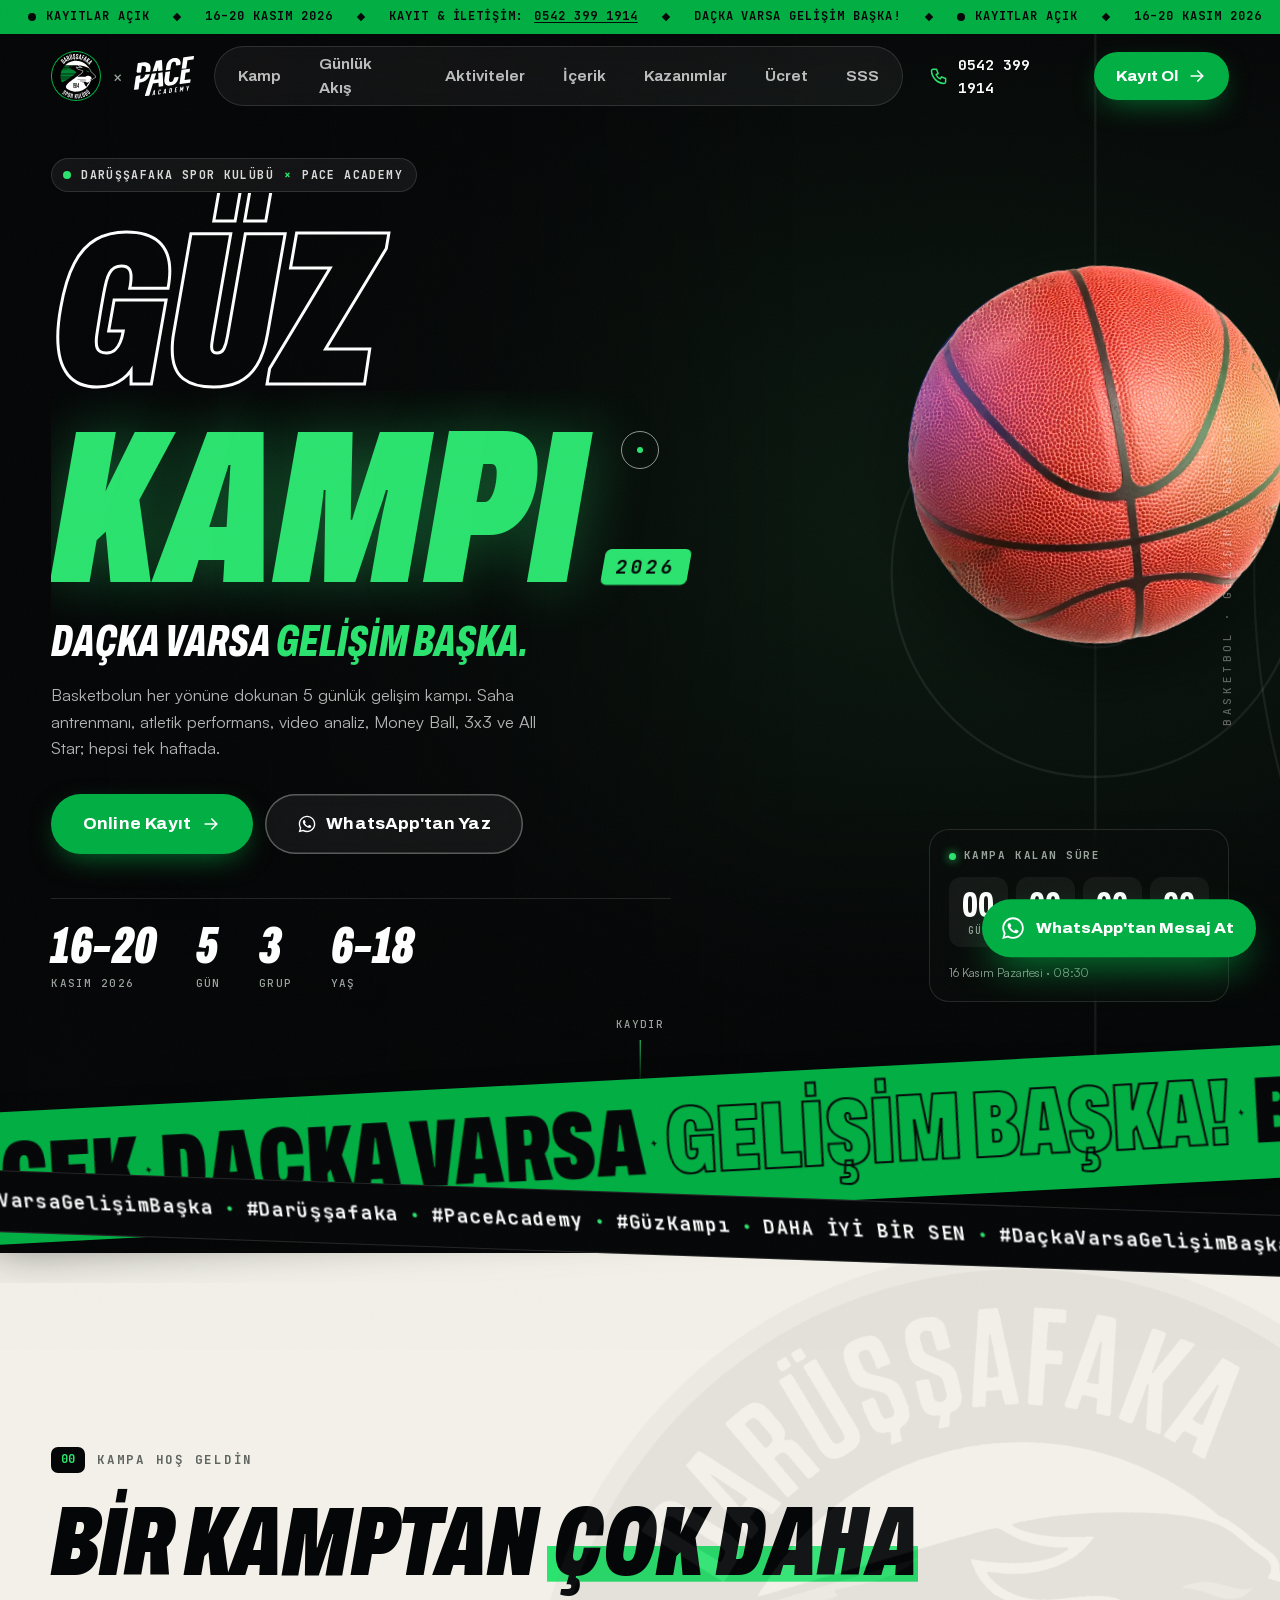
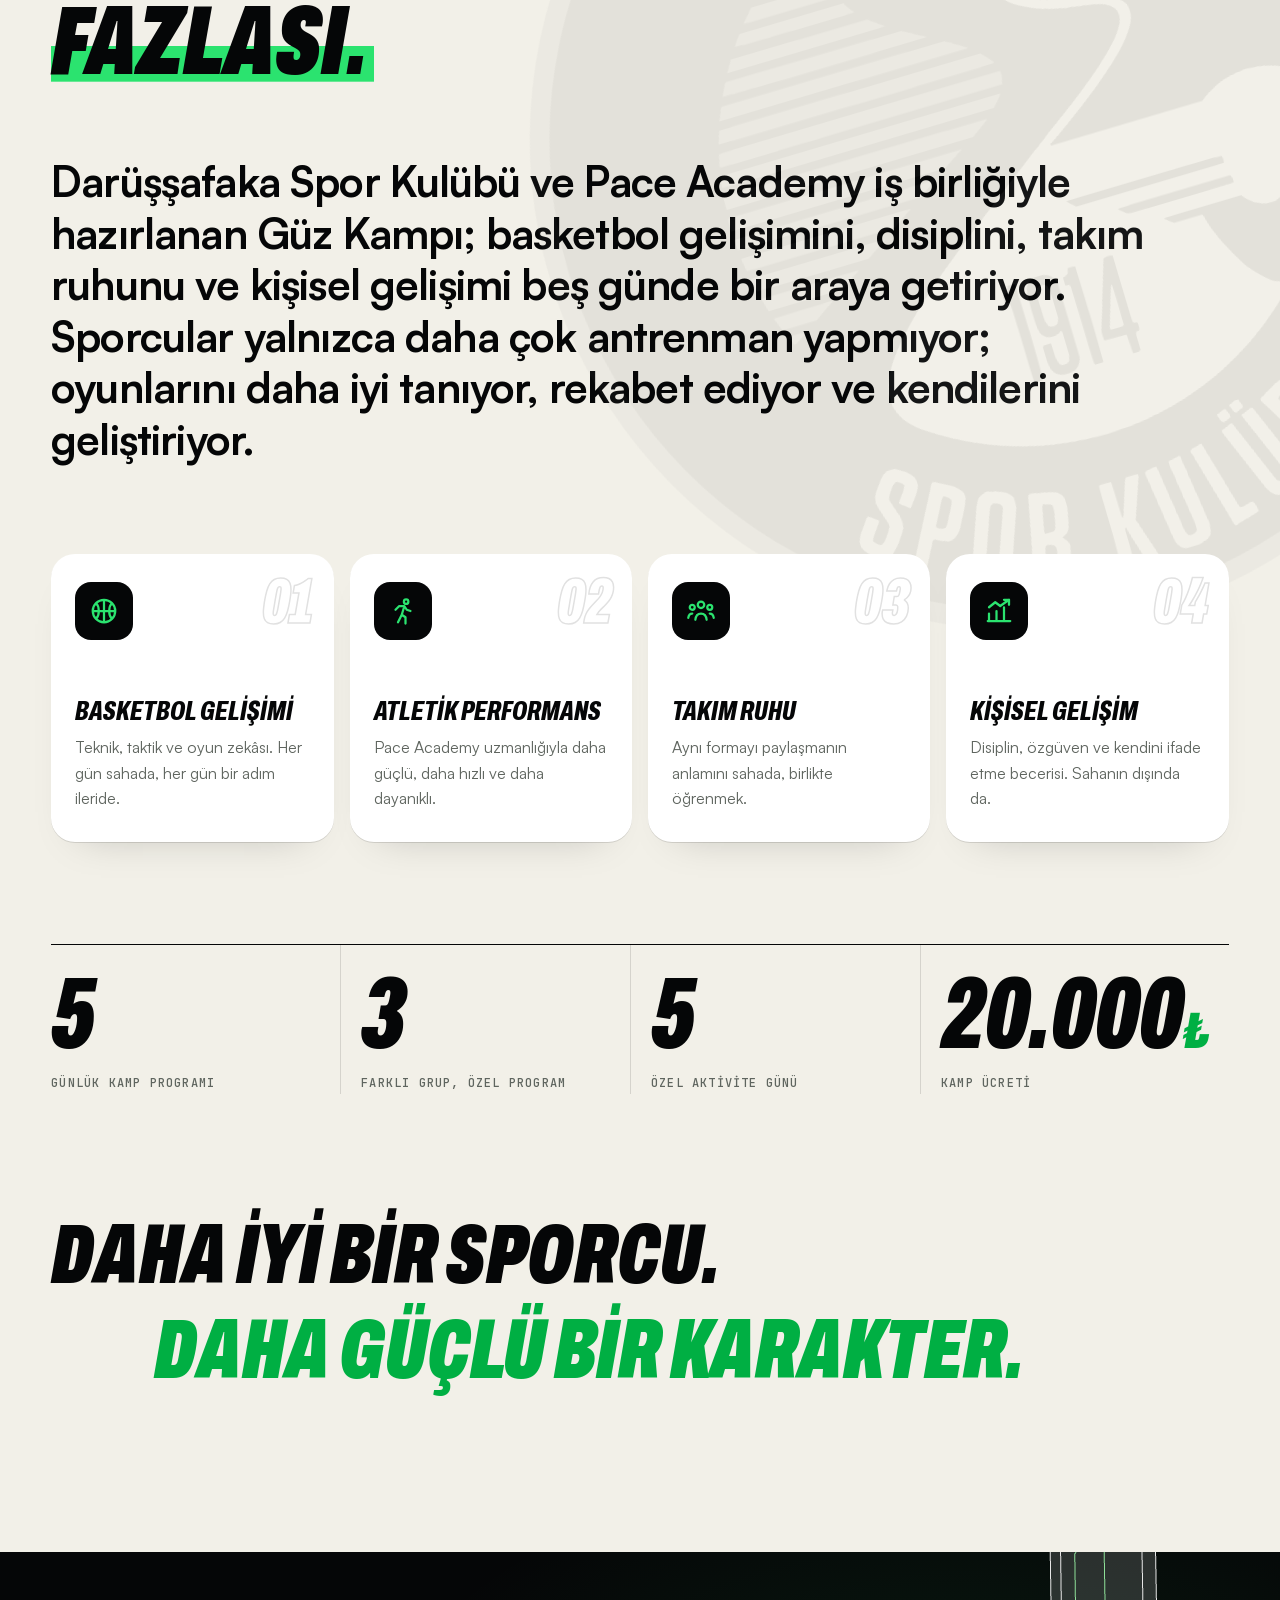
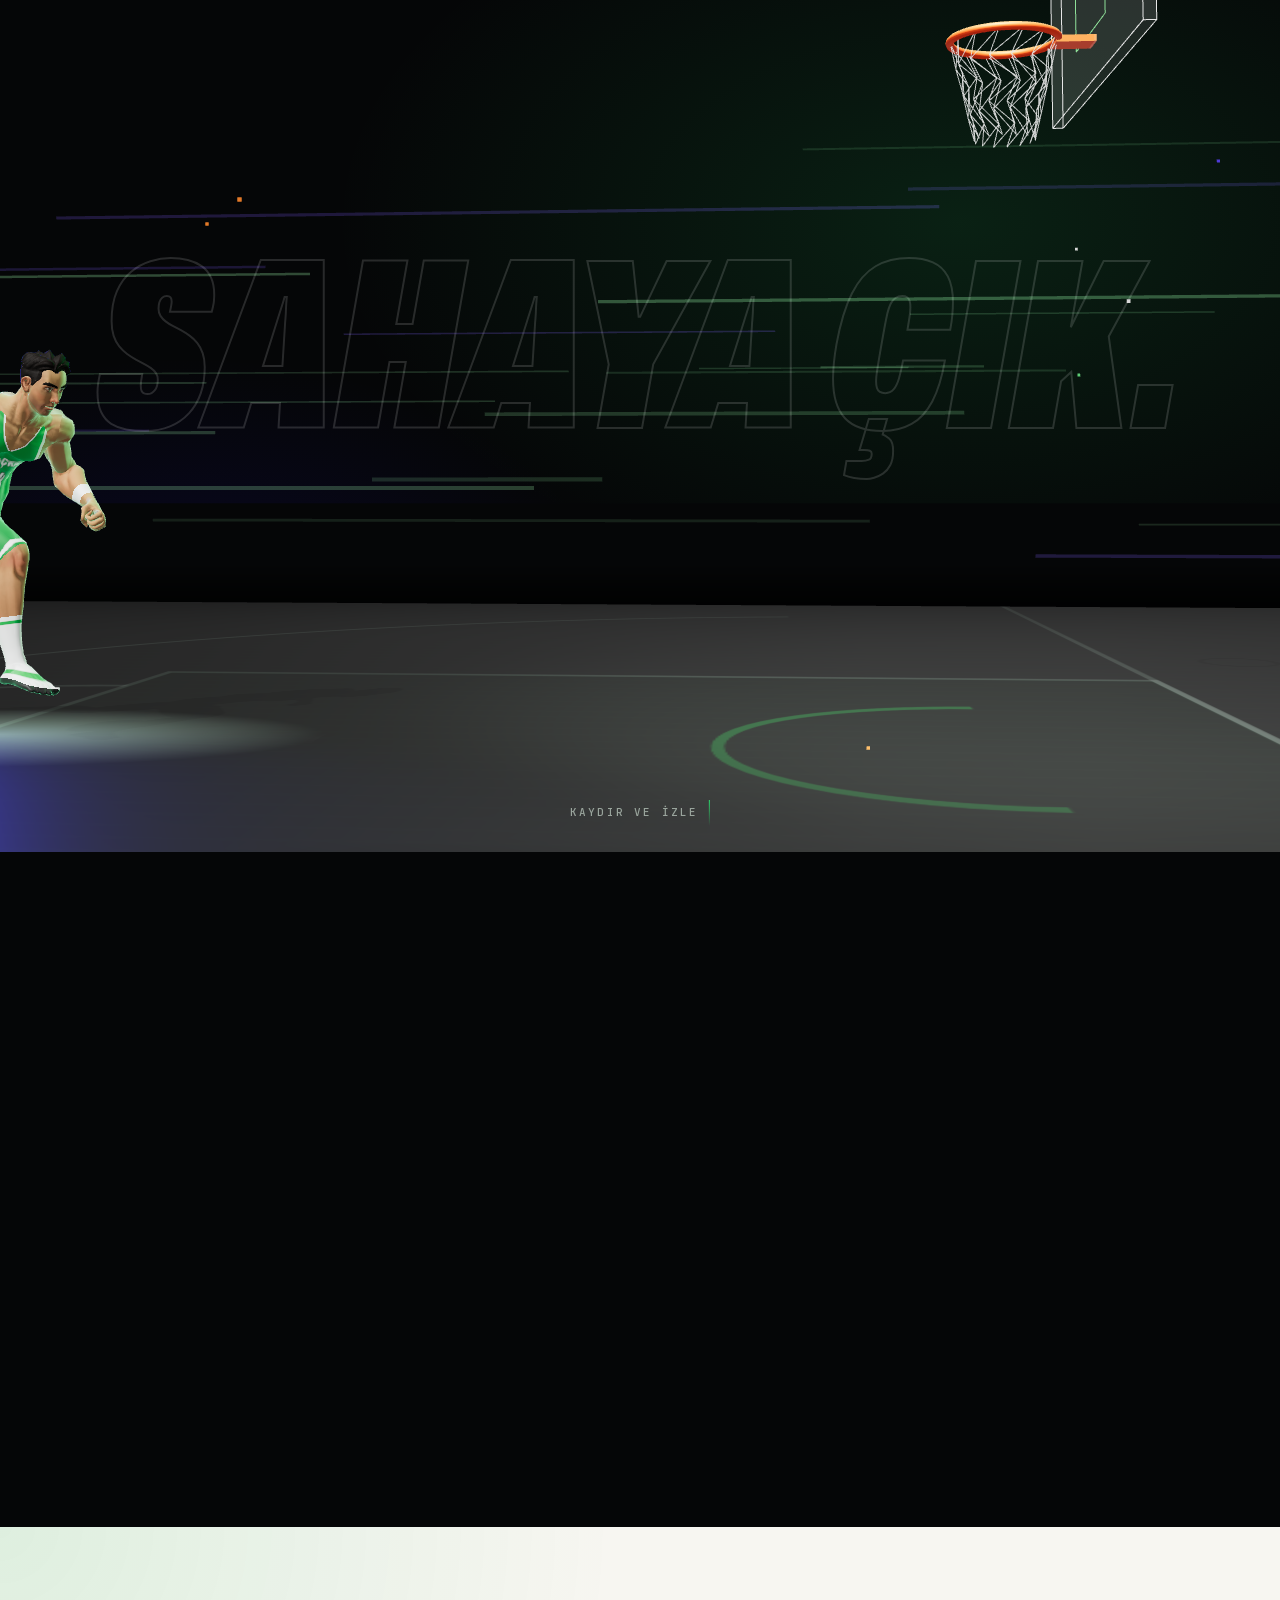
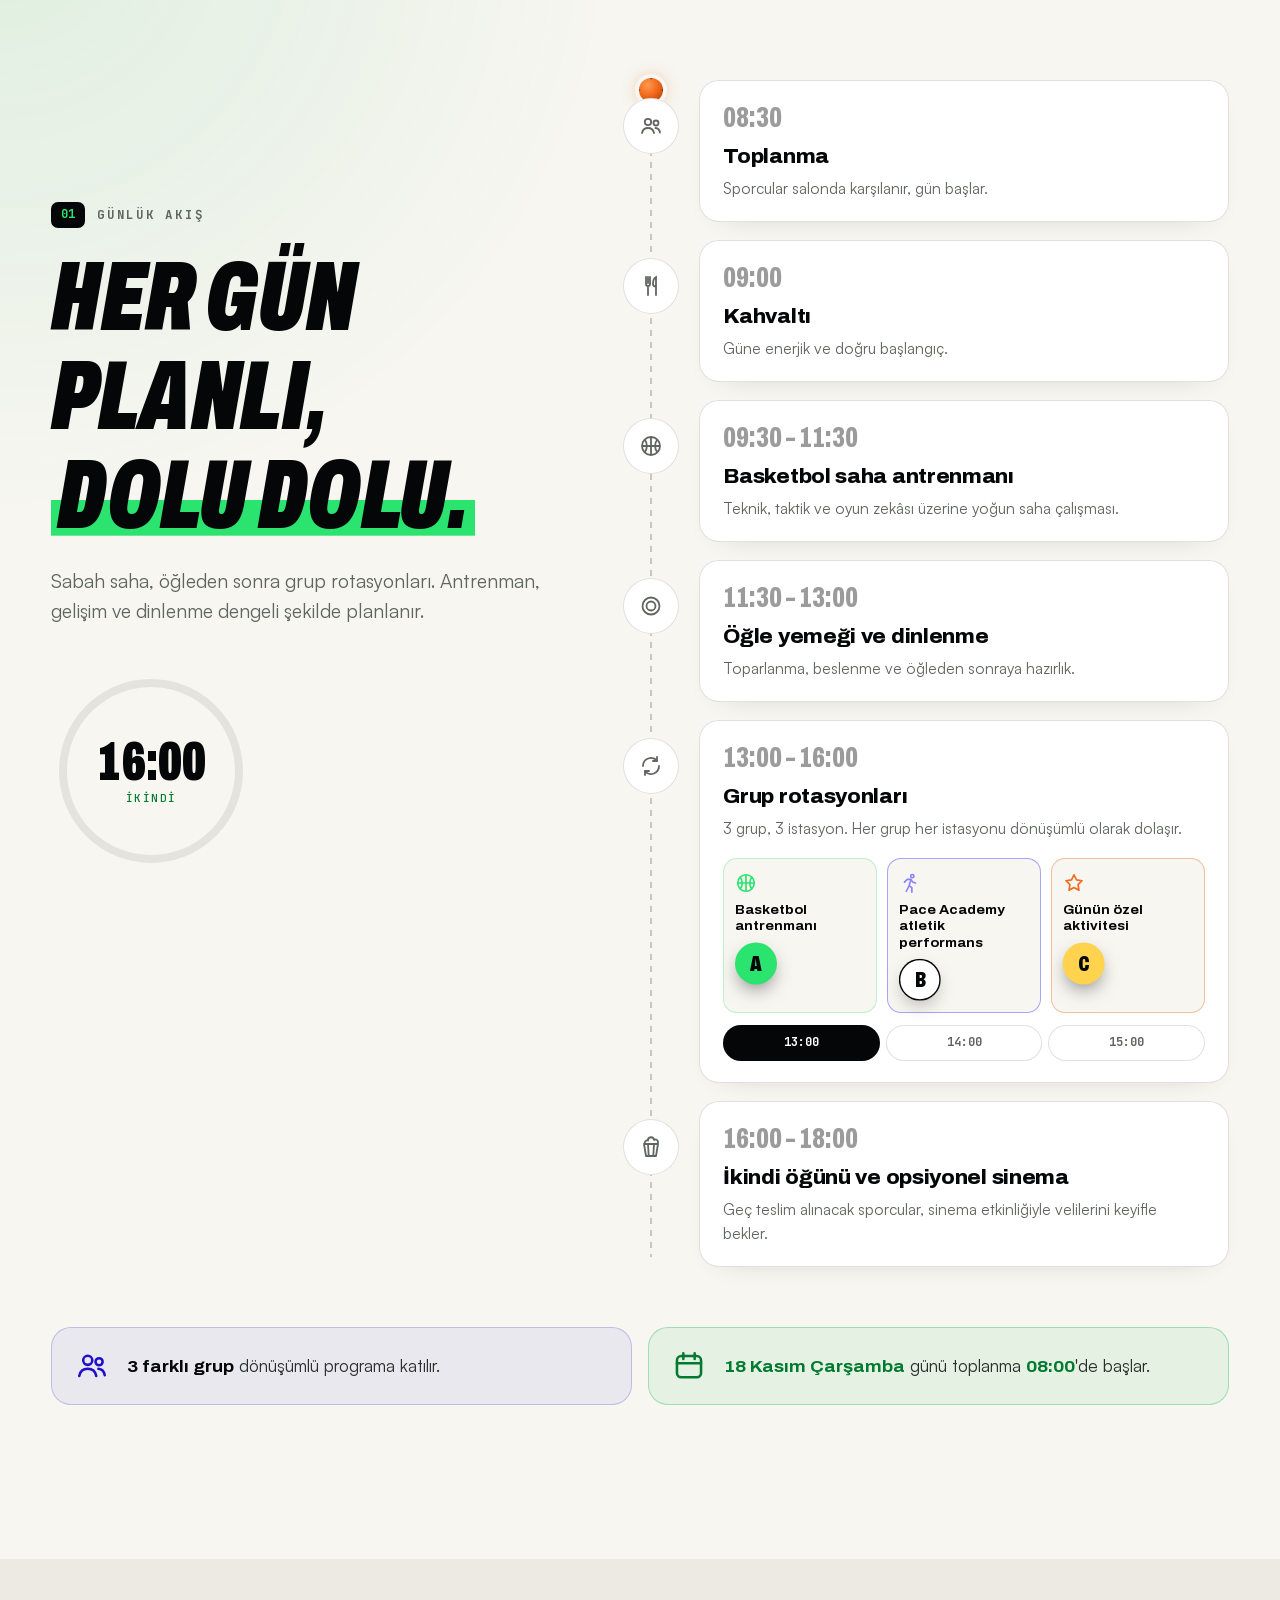
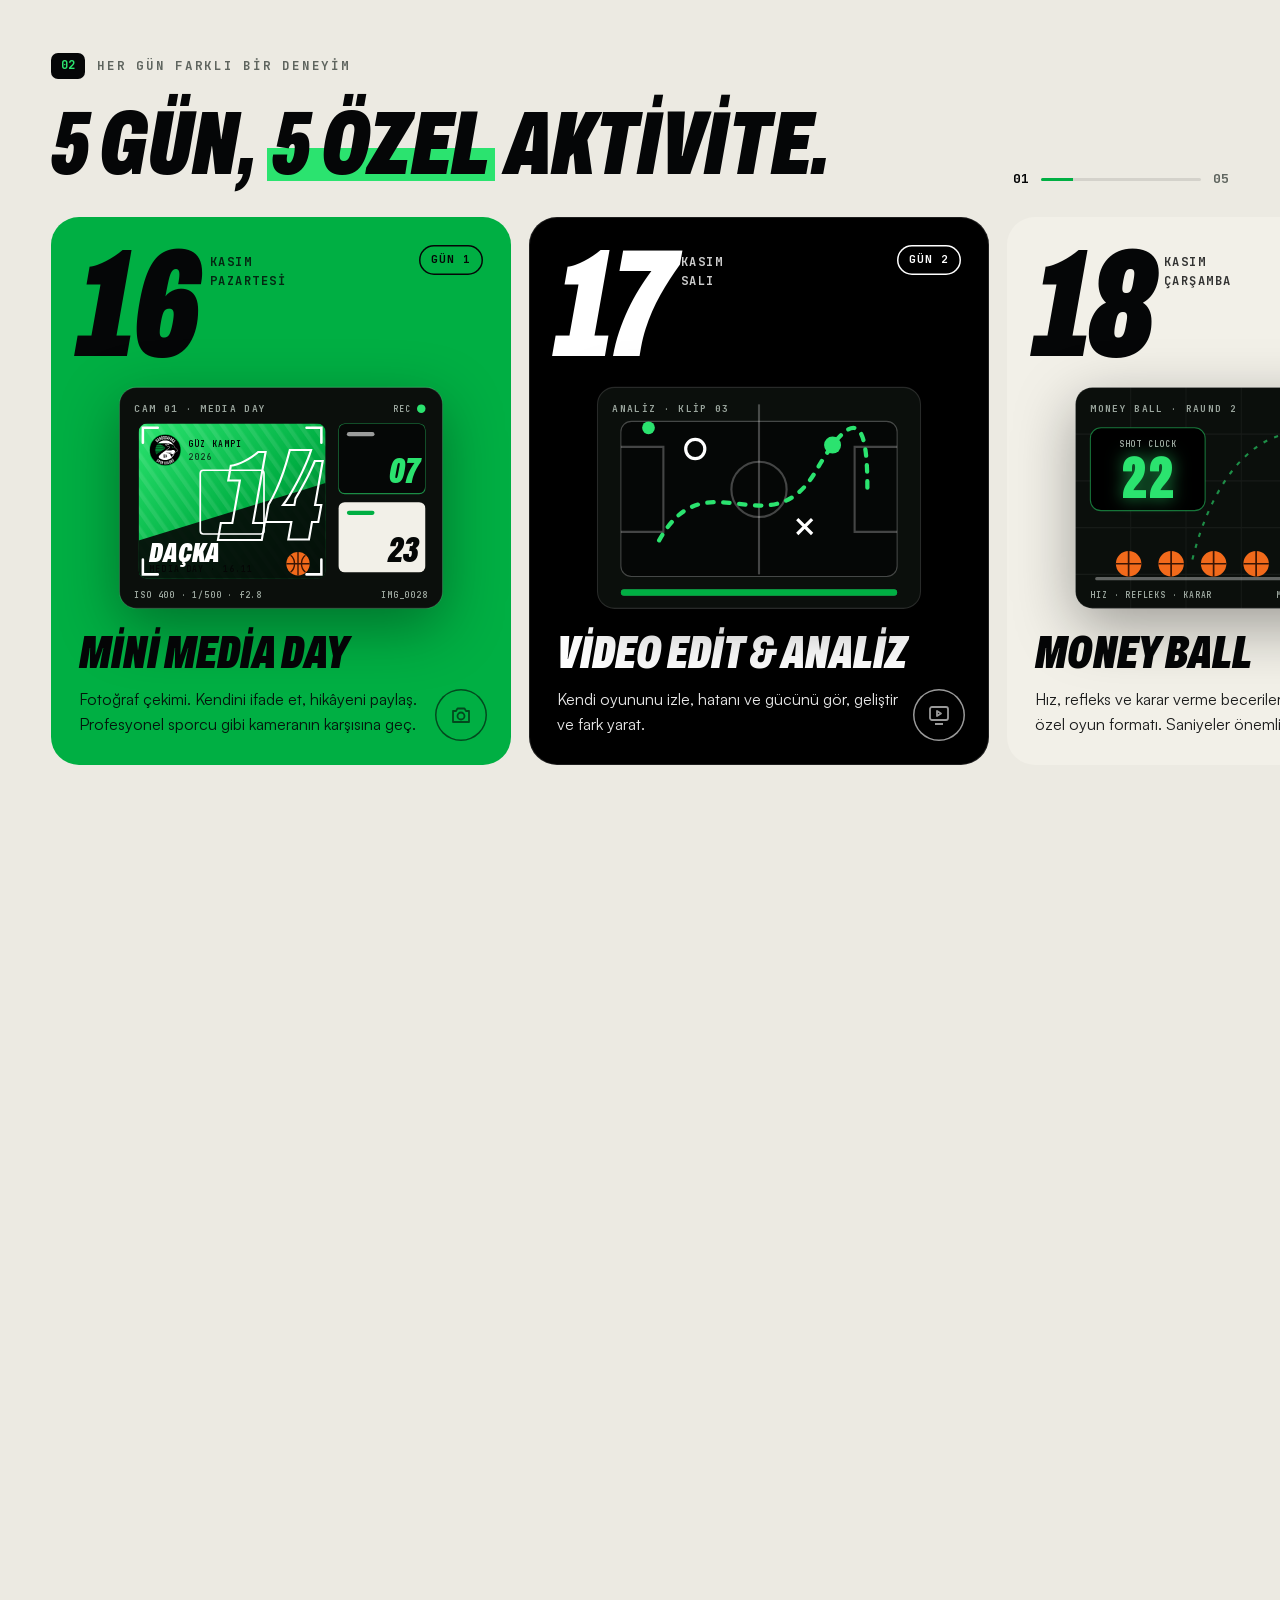
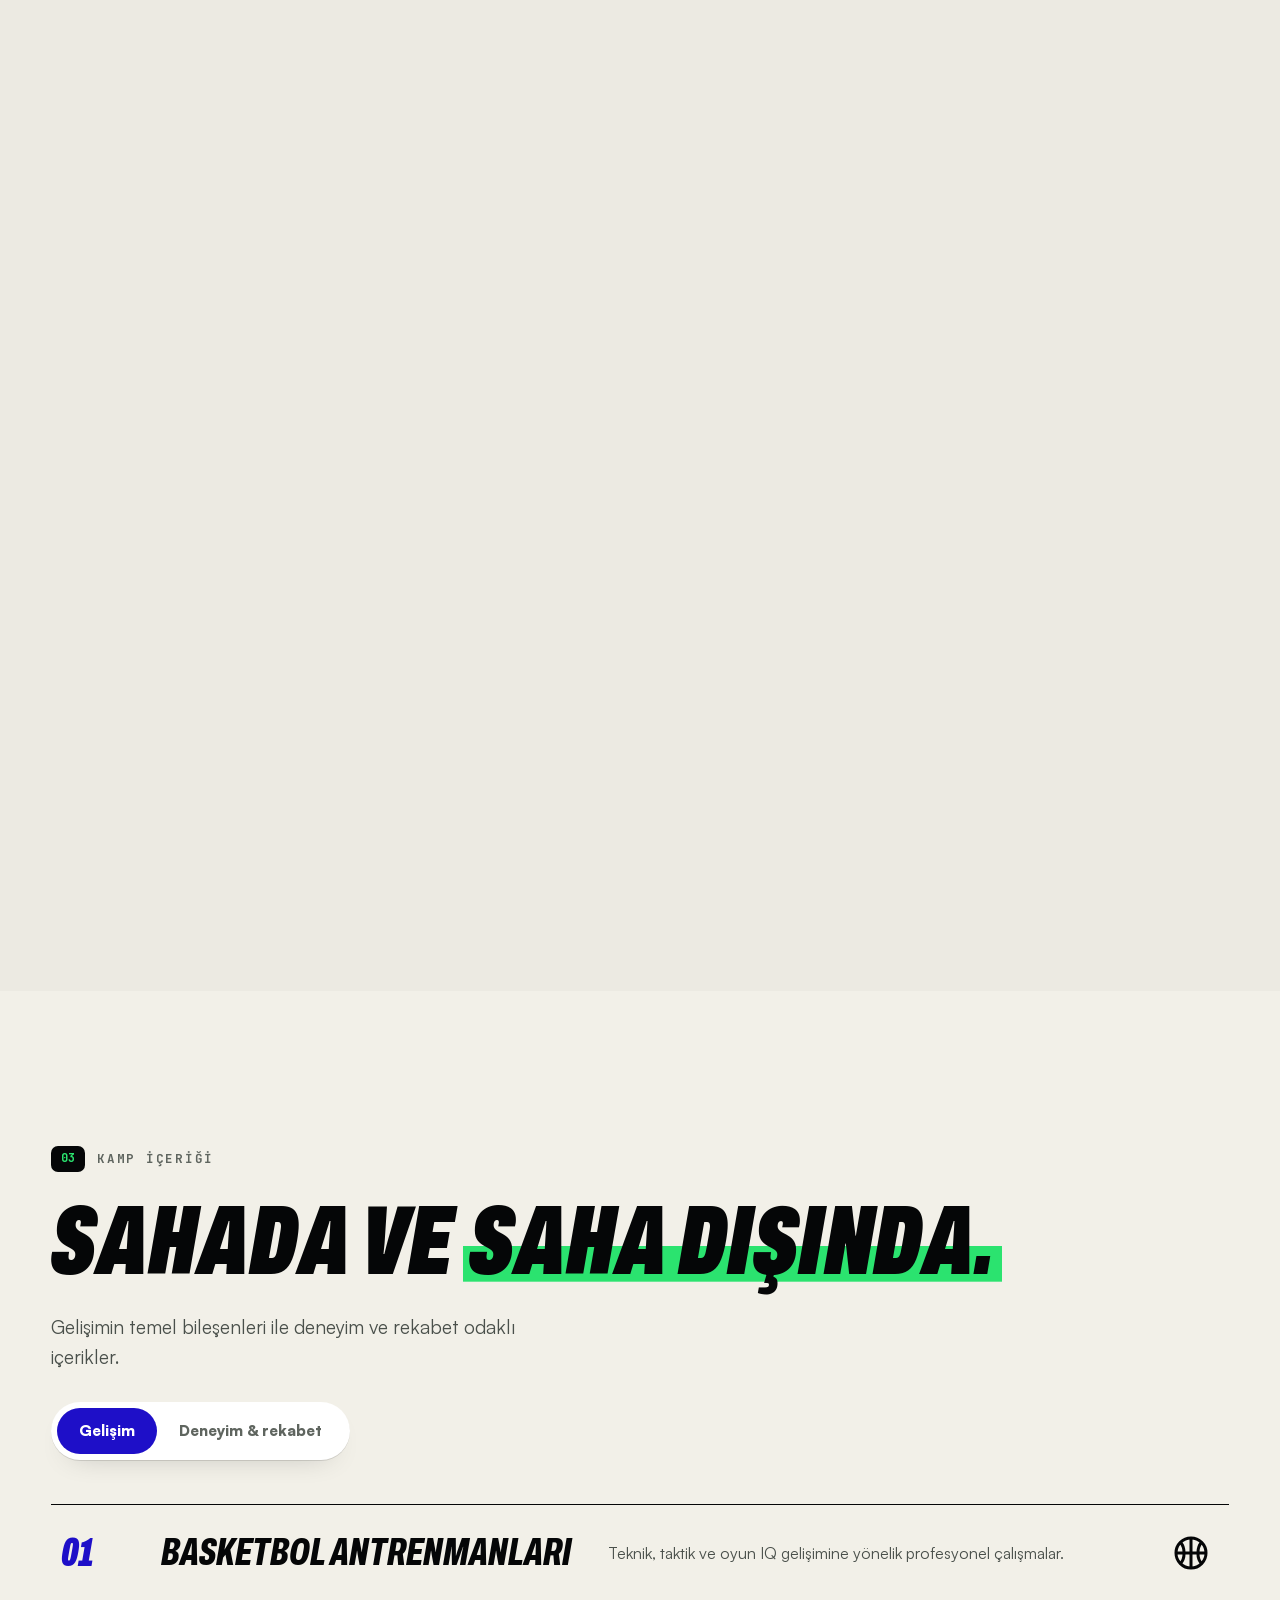
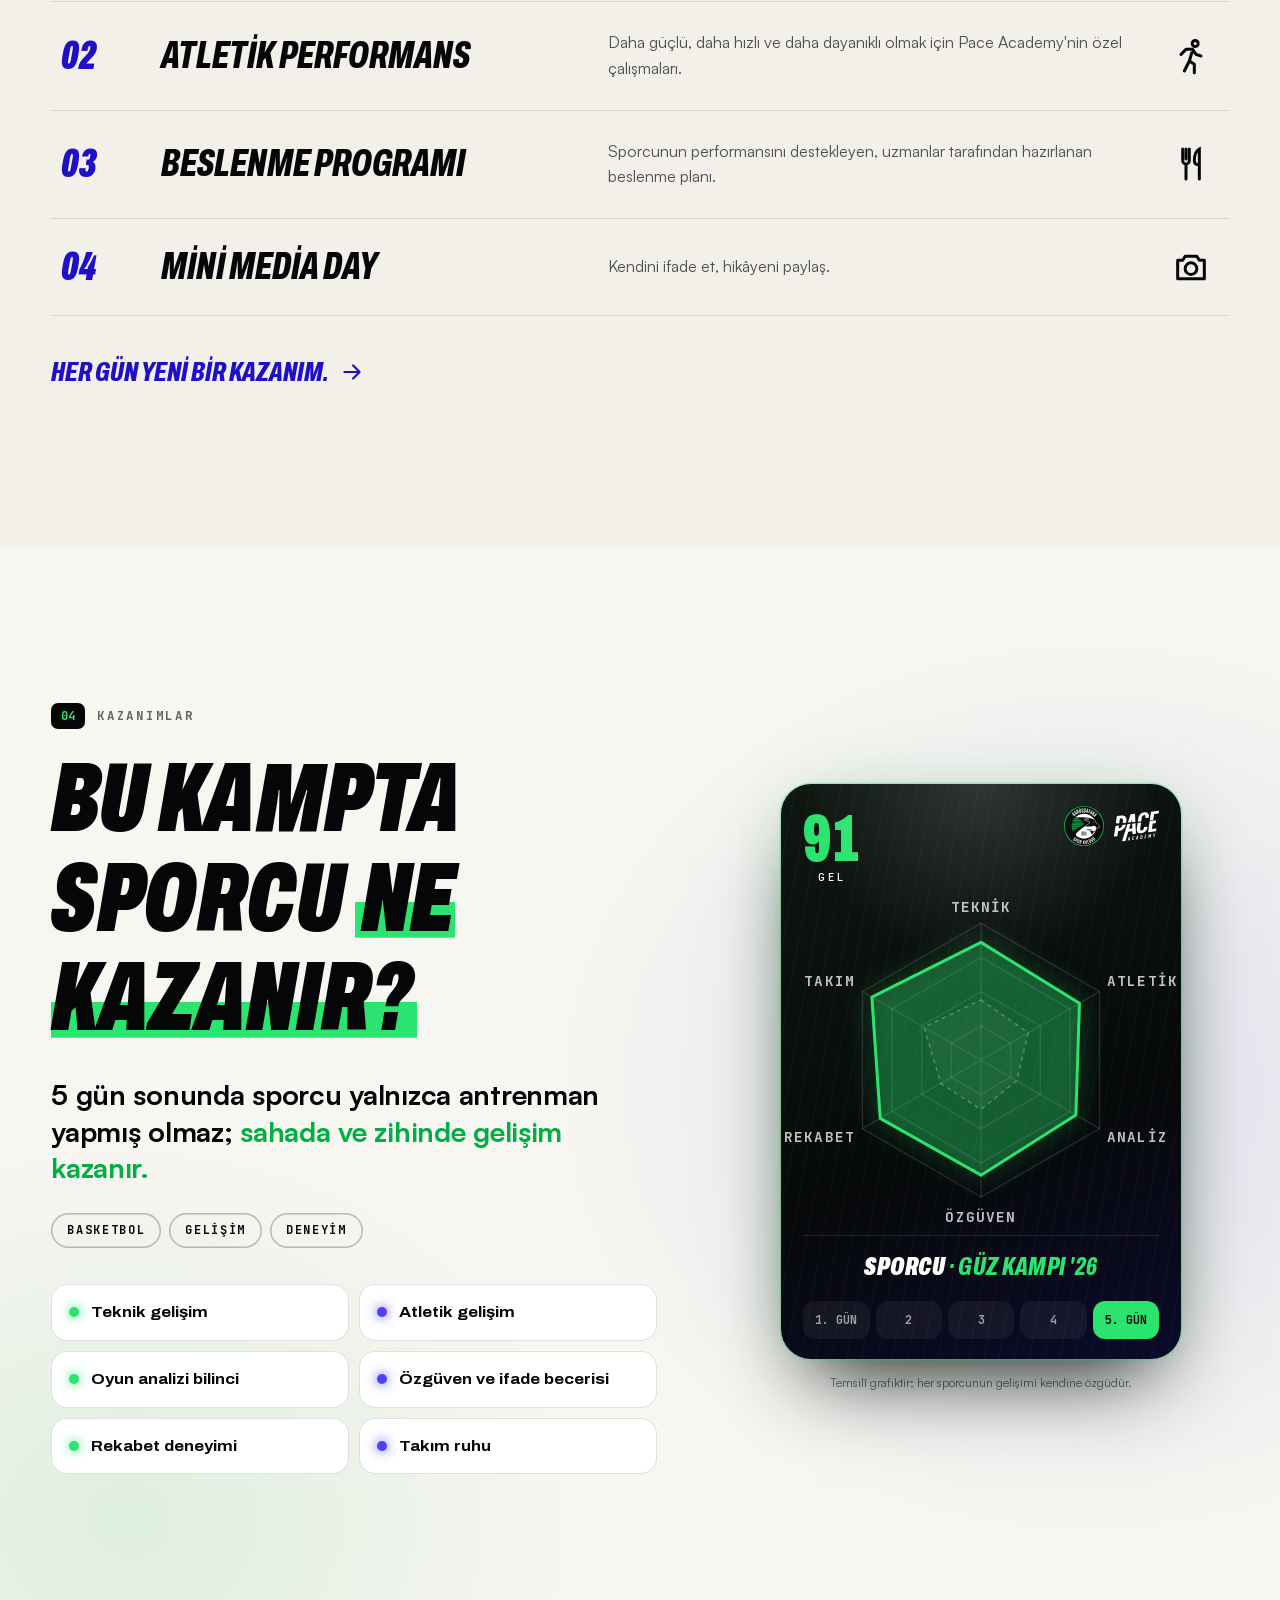
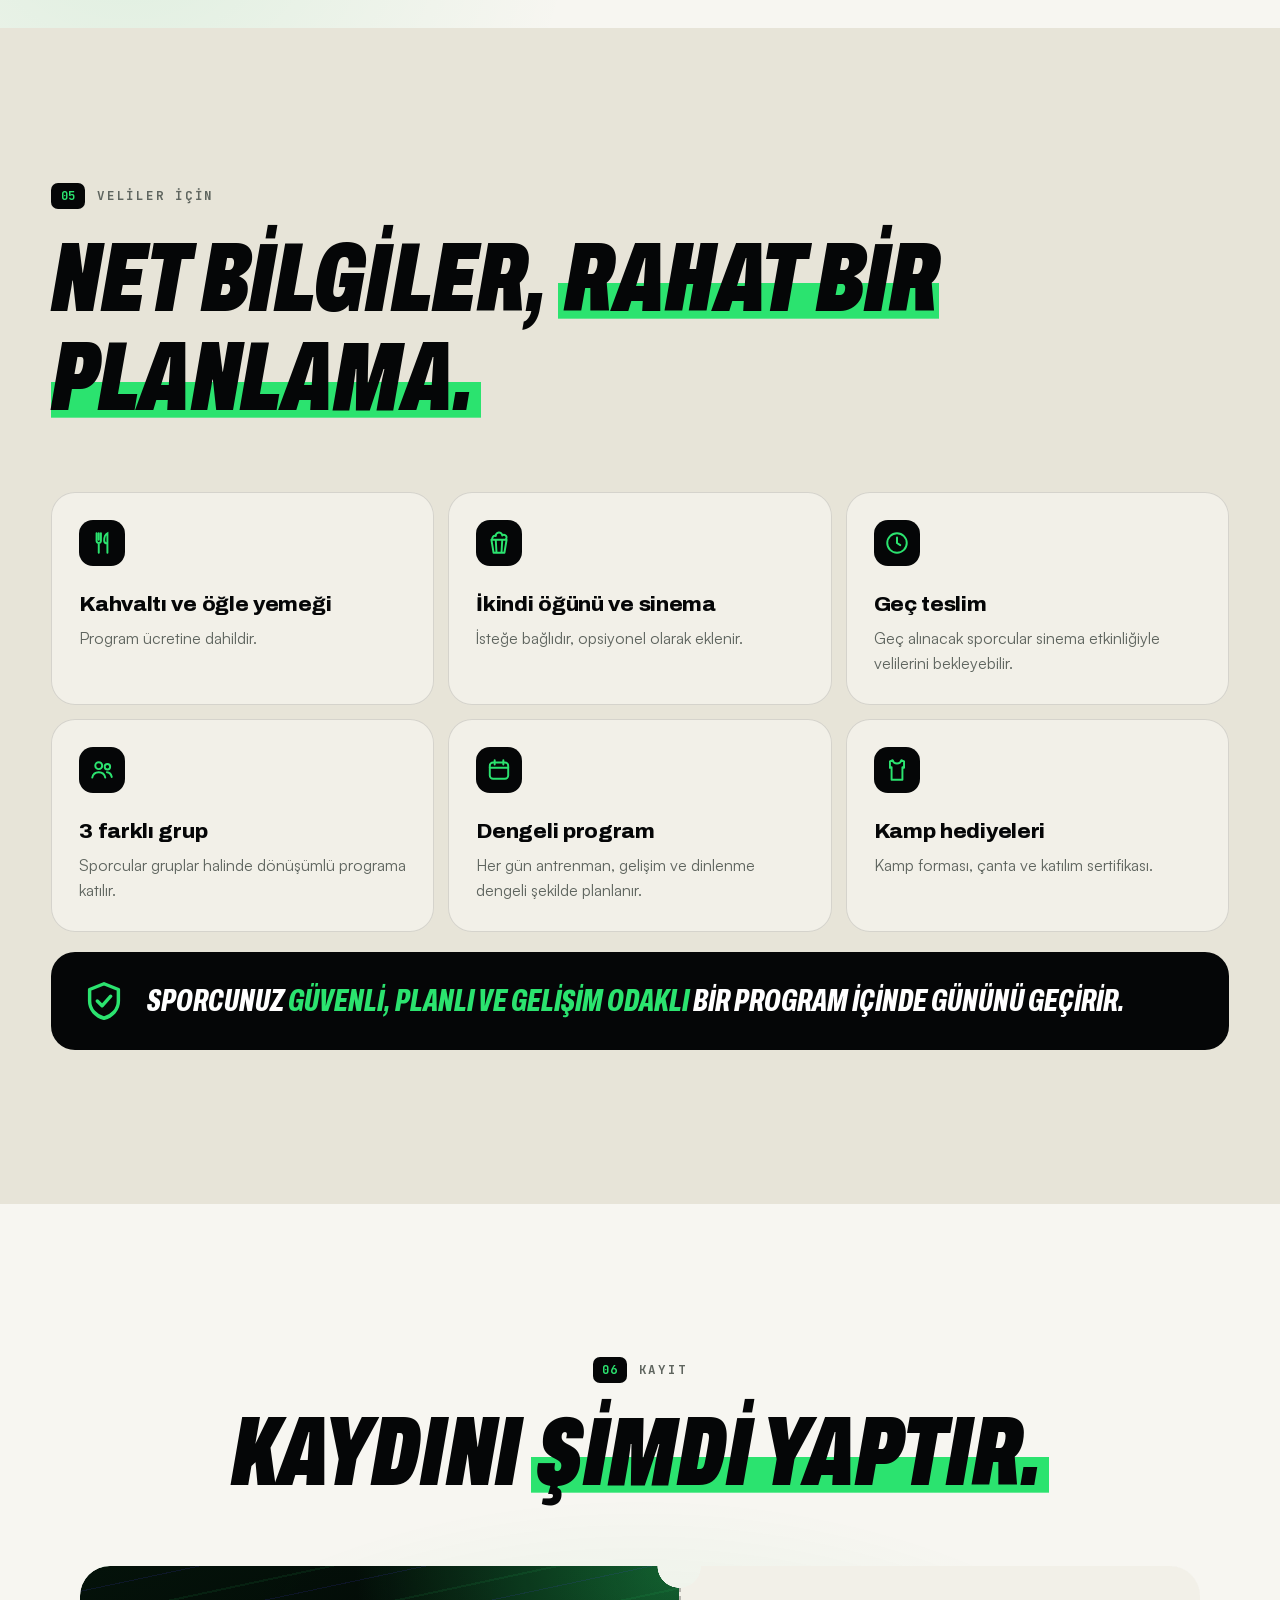
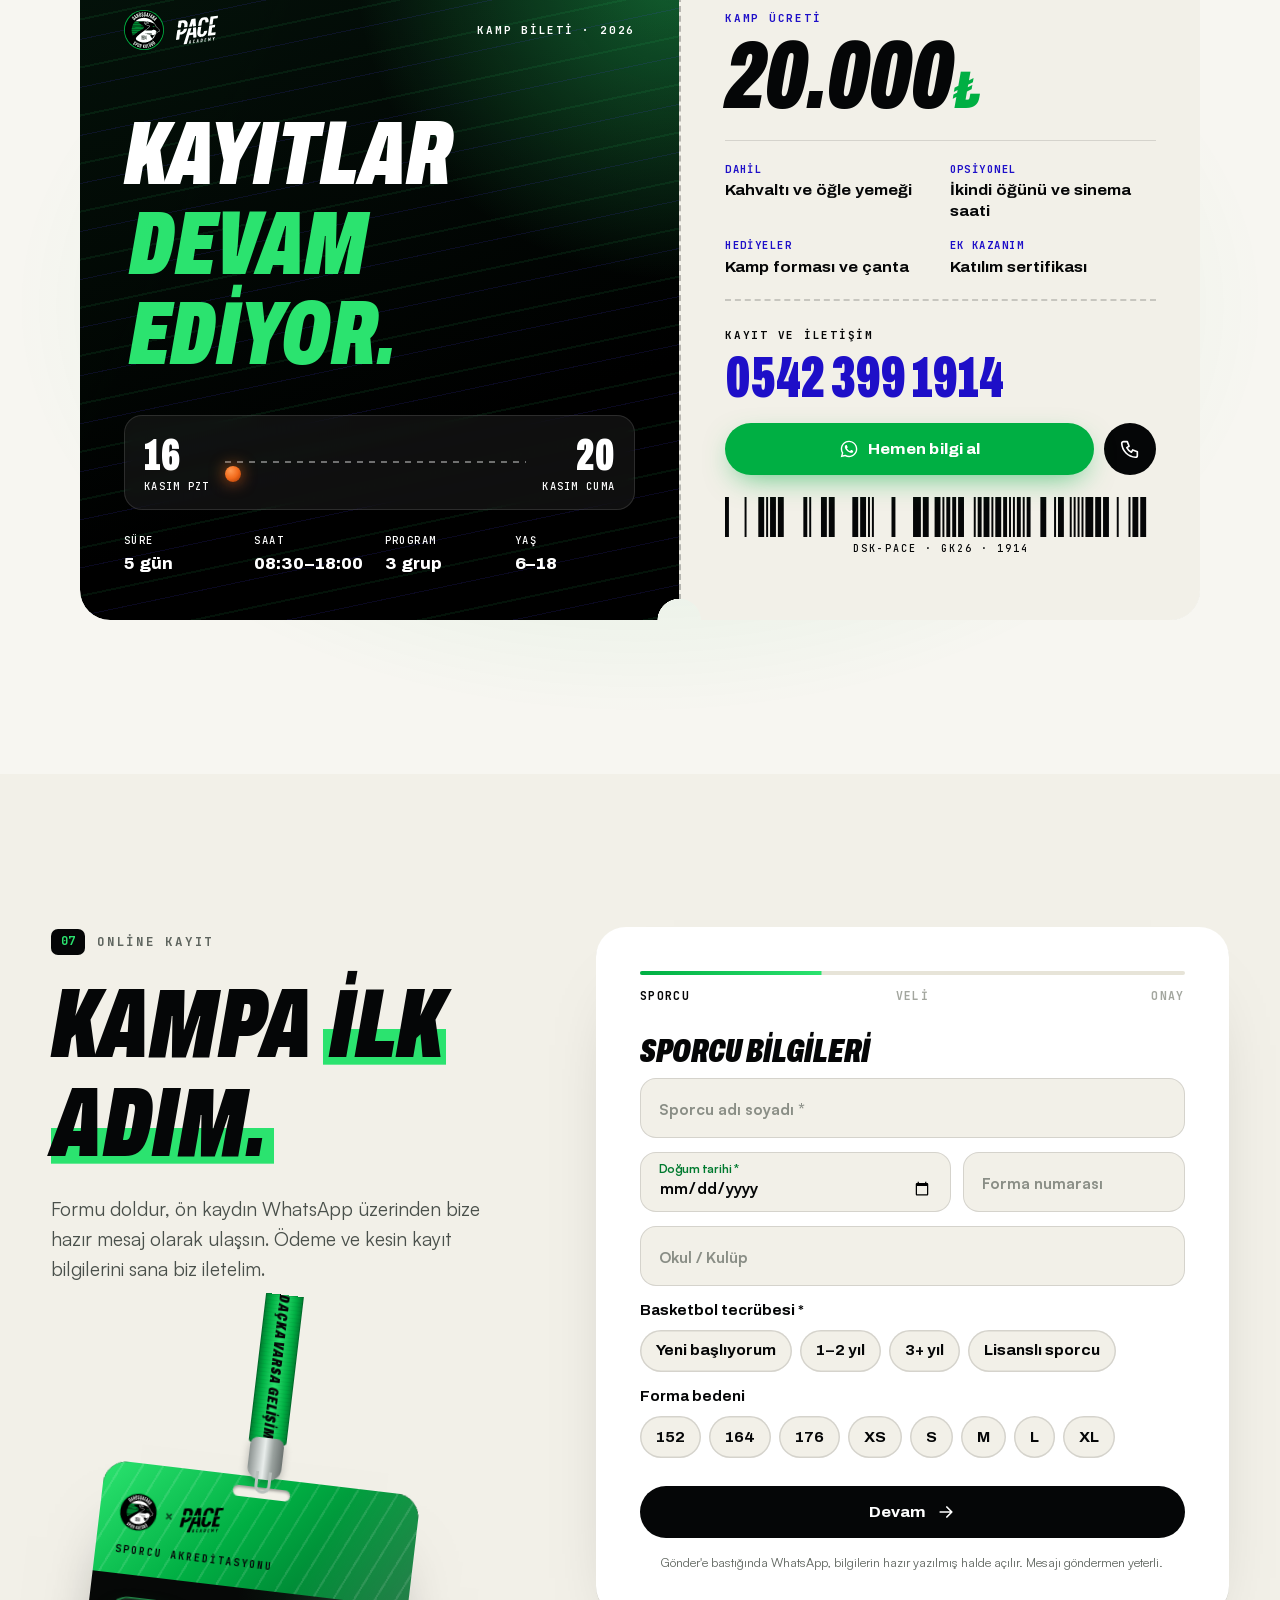
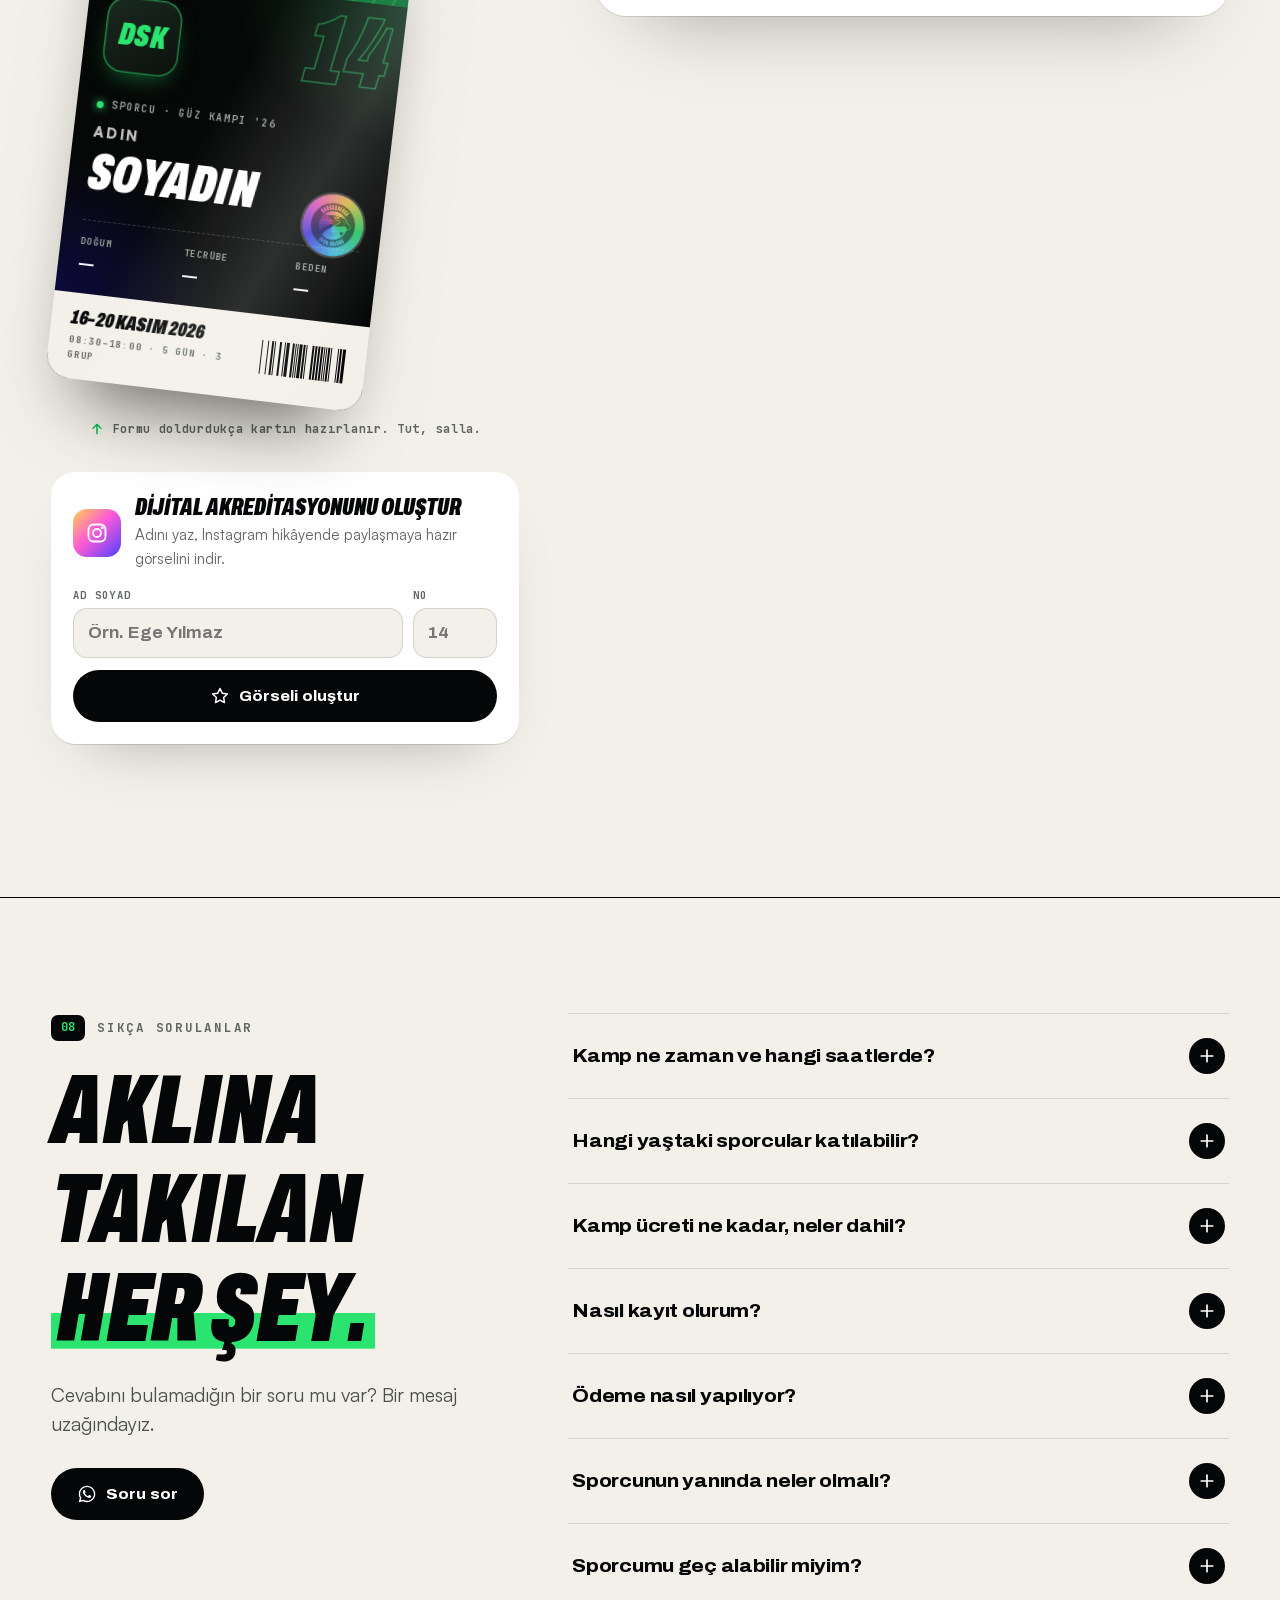
==== index.html @ 989ff37c "Açık içerik bölgeleri, satır aralığı ve okunabilirlik düzeltmeleri - Günlük akış, 5 gün, kazanımlar " ====
<!DOCTYPE html>
<html lang="tr">
<head>
<meta charset="UTF-8">
<meta name="viewport" content="width=device-width, initial-scale=1, viewport-fit=cover">
<title>Güz Kampı 2026 | Darüşşafaka × Pace Academy Basketbol Kampı</title>
<meta name="description" content="Darüşşafaka Spor Kulübü × Pace Academy Basketbol Güz Kampı. 16–20 Kasım 2026, 5 gün, 3 grup, 6–18 yaş. Online kayıt ve WhatsApp: 0542 399 1914.">
<meta name="theme-color" content="#050607">
<link rel="canonical" href="https://xn--darussafakaguzkamp-v0c.online/">
<meta property="og:url" content="https://xn--darussafakaguzkamp-v0c.online/">

<meta property="og:type" content="website">
<meta property="og:locale" content="tr_TR">
<meta property="og:site_name" content="Darüşşafaka × Pace Academy · Güz Kampı 2026">
<meta property="og:title" content="Güz Kampı 2026 · Daçka varsa gelişim başka.">
<meta property="og:description" content="Darüşşafaka × Pace Academy Basketbol Güz Kampı · 16–20 Kasım 2026 · Kayıt: 0542 399 1914">
<meta property="og:image" content="https://xn--darussafakaguzkamp-v0c.online/assets/img/og-kapak.jpg">
<meta name="twitter:image" content="https://xn--darussafakaguzkamp-v0c.online/assets/img/og-kapak.jpg">
<meta property="og:image:width" content="1200">
<meta property="og:image:height" content="630">
<meta property="og:image:type" content="image/jpeg">
<meta property="og:image:alt" content="Güz Kampı 2026 · Darüşşafaka × Pace Academy · 16–20 Kasım 2026">
<meta name="twitter:title" content="Güz Kampı 2026 · Daçka varsa gelişim başka.">
<meta name="twitter:description" content="Darüşşafaka × Pace Academy Basketbol Güz Kampı · 16–20 Kasım 2026 · Kayıt: 0542 399 1914">
<meta name="twitter:card" content="summary_large_image">

<link rel="icon" href="assets/img/favicon.svg" type="image/svg+xml">
<link rel="icon" href="assets/img/favicon-64.png" sizes="64x64" type="image/png">
<link rel="apple-touch-icon" href="assets/img/apple-touch-icon.png">

<link rel="preload" href="assets/fonts/archivo-italic-100-900-latin.woff2" as="font" type="font/woff2" crossorigin>
<link rel="preload" href="assets/fonts/satoshi-normal-500.woff2" as="font" type="font/woff2" crossorigin>
<link rel="stylesheet" href="assets/fonts/fonts.css">
<link rel="stylesheet" href="assets/css/style.css">
<script>document.documentElement.setAttribute('data-theme','dark');document.documentElement.classList.add('js');</script>

<script type="application/ld+json">
{
  "@context": "https://schema.org",
  "@type": "SportsEvent",
  "name": "Darüşşafaka × Pace Academy Basketbol Güz Kampı 2026",
  "description": "Basketbol antrenmanları, atletik performans, video analiz, Money Ball, 3x3 turnuvası ve All Star yarışmalarıyla 5 günlük gelişim kampı.",
  "sport": "Basketbol",
  "startDate": "2026-11-16T08:30:00+03:00",
  "endDate": "2026-11-20T18:00:00+03:00",
  "eventStatus": "https://schema.org/EventScheduled",
  "eventAttendanceMode": "https://schema.org/OfflineEventAttendanceMode",
  "location": { "@type": "Place", "name": "Darüşşafaka Spor Kulübü", "address": { "@type": "PostalAddress", "addressLocality": "İstanbul", "addressCountry": "TR" } },
  "organizer": [
    { "@type": "SportsOrganization", "name": "Darüşşafaka Spor Kulübü" },
    { "@type": "Organization", "name": "Pace Academy" }
  ],
  "offers": { "@type": "Offer", "price": "20000", "priceCurrency": "TRY", "availability": "https://schema.org/InStock" },
  "telephone": "+905423991914"
}
</script>
</head>
<body class="is-loading">

<!-- ============ İKON SETİ ============ -->
<svg width="0" height="0" style="position:absolute" aria-hidden="true">
  <defs>
    <symbol id="i-wa" viewBox="0 0 24 24"><path fill="currentColor" d="M12.04 2C6.58 2 2.13 6.45 2.13 11.91c0 1.75.46 3.45 1.32 4.95L2.05 22l5.25-1.38a9.9 9.9 0 0 0 4.74 1.21c5.46 0 9.91-4.45 9.91-9.91C21.95 6.45 17.5 2 12.04 2Zm0 18.15c-1.48 0-2.93-.4-4.2-1.15l-.3-.18-3.12.82.83-3.04-.2-.31a8.2 8.2 0 0 1-1.26-4.38c0-4.54 3.7-8.24 8.25-8.24 4.54 0 8.24 3.7 8.24 8.24 0 4.55-3.7 8.24-8.24 8.24Zm4.52-6.16c-.25-.12-1.47-.72-1.69-.81-.23-.08-.39-.12-.56.13-.16.25-.64.81-.78.97-.14.17-.29.19-.54.06-.25-.12-1.05-.39-1.99-1.23-.74-.66-1.23-1.47-1.38-1.72-.14-.25-.01-.38.11-.5.11-.11.25-.29.37-.43.13-.15.17-.25.25-.42.08-.17.04-.31-.02-.43-.06-.13-.56-1.35-.77-1.85-.2-.48-.41-.42-.56-.43h-.48c-.17 0-.43.06-.66.31-.22.25-.86.85-.86 2.07 0 1.22.89 2.4 1.01 2.56.12.17 1.75 2.67 4.23 3.74.59.26 1.05.41 1.41.52.59.19 1.13.16 1.56.1.48-.07 1.47-.6 1.67-1.18.21-.58.21-1.07.14-1.18-.06-.1-.22-.16-.47-.28Z"/></symbol>
    <symbol id="i-phone" viewBox="0 0 24 24"><path fill="none" stroke="currentColor" stroke-width="1.8" stroke-linecap="round" stroke-linejoin="round" d="M5 4h4l2 5-2.5 1.5a11 11 0 0 0 5 5L15 13l5 2v4a2 2 0 0 1-2 2A16 16 0 0 1 3 6a2 2 0 0 1 2-2"/></symbol>
    <symbol id="i-arrow" viewBox="0 0 24 24"><path fill="none" stroke="currentColor" stroke-width="2" stroke-linecap="round" stroke-linejoin="round" d="M5 12h14M13 6l6 6-6 6"/></symbol>
    <symbol id="i-cal" viewBox="0 0 24 24"><g fill="none" stroke="currentColor" stroke-width="1.8" stroke-linecap="round"><rect x="3.5" y="5" width="17" height="15" rx="3"/><path d="M3.5 10h17M8 3v4M16 3v4"/></g></symbol>
    <symbol id="i-users" viewBox="0 0 24 24"><g fill="none" stroke="currentColor" stroke-width="1.8" stroke-linecap="round"><circle cx="9" cy="8" r="3.2"/><path d="M3 19c.6-3.2 3-5 6-5s5.4 1.8 6 5"/><circle cx="17" cy="9" r="2.5"/><path d="M16.5 14c2.4.2 4 1.7 4.5 4.5"/></g></symbol>
    <symbol id="i-ball" viewBox="0 0 24 24"><g fill="none" stroke="currentColor" stroke-width="1.8"><circle cx="12" cy="12" r="9"/><path d="M3 12h18M12 3v18M5.6 5.6c3 3 3 9.8 0 12.8M18.4 5.6c-3 3-3 9.8 0 12.8"/></g></symbol>
    <symbol id="i-run" viewBox="0 0 24 24"><g fill="none" stroke="currentColor" stroke-width="1.8" stroke-linecap="round" stroke-linejoin="round"><circle cx="14.5" cy="4.5" r="1.8"/><path d="m8 21 3-6 3 2v5M6 11l3-3h4l2 3 3 1M11 15l1.5-5"/></g></symbol>
    <symbol id="i-team" viewBox="0 0 24 24"><g fill="none" stroke="currentColor" stroke-width="1.8" stroke-linecap="round"><circle cx="12" cy="7" r="2.6"/><circle cx="5" cy="9" r="2"/><circle cx="19" cy="9" r="2"/><path d="M7.5 19c.3-3.3 2-5 4.5-5s4.2 1.7 4.5 5M1.8 17.5c.3-2.2 1.4-3.5 3.2-3.5M22.2 17.5c-.3-2.2-1.4-3.5-3.2-3.5"/></g></symbol>
    <symbol id="i-growth" viewBox="0 0 24 24"><g fill="none" stroke="currentColor" stroke-width="1.8" stroke-linecap="round" stroke-linejoin="round"><path d="M4 20V14M10 20v-8M16 20V9M3 20h18"/><path d="m4 9 5-4 4 3 7-5M16 3h4v4"/></g></symbol>
    <symbol id="i-fork" viewBox="0 0 24 24"><g fill="none" stroke="currentColor" stroke-width="1.8" stroke-linecap="round"><path d="M7 3v7a2 2 0 0 0 2 2v9M11 3v7a2 2 0 0 1-2 2M9 3v6M17 21V3c-2 1-3 3.5-3 7 0 1.5 1 2.5 3 2.5"/></g></symbol>
    <symbol id="i-plate" viewBox="0 0 24 24"><g fill="none" stroke="currentColor" stroke-width="1.8"><circle cx="12" cy="12" r="8.5"/><circle cx="12" cy="12" r="4.5"/></g></symbol>
    <symbol id="i-rotate" viewBox="0 0 24 24"><g fill="none" stroke="currentColor" stroke-width="1.8" stroke-linecap="round" stroke-linejoin="round"><path d="M20 12a8 8 0 0 1-14 5.3M4 12A8 8 0 0 1 18 6.7"/><path d="M18 3v4h-4M6 21v-4h4"/></g></symbol>
    <symbol id="i-film" viewBox="0 0 24 24"><g fill="none" stroke="currentColor" stroke-width="1.8" stroke-linecap="round" stroke-linejoin="round"><rect x="3" y="8" width="18" height="12" rx="2"/><path d="m3 8 2.5-4 3.5 1-2.5 3M9 5l3.5 1-2.5 3M13 6l3.5 1-1.5 1"/></g></symbol>
    <symbol id="i-cam" viewBox="0 0 24 24"><g fill="none" stroke="currentColor" stroke-width="1.8" stroke-linejoin="round"><path d="M4 8h3l1.5-2.5h7L17 8h3v11H4z"/><circle cx="12" cy="13" r="3.5"/></g></symbol>
    <symbol id="i-play" viewBox="0 0 24 24"><g fill="none" stroke="currentColor" stroke-width="1.8" stroke-linejoin="round"><rect x="3" y="4" width="18" height="13" rx="2"/><path d="M10 8v5l4-2.5zM8 21h8"/></g></symbol>
    <symbol id="i-bolt" viewBox="0 0 24 24"><path fill="none" stroke="currentColor" stroke-width="1.8" stroke-linejoin="round" d="M13 2 4 14h7l-1 8 9-12h-7z"/></symbol>
    <symbol id="i-star" viewBox="0 0 24 24"><path fill="none" stroke="currentColor" stroke-width="1.8" stroke-linejoin="round" d="m12 3 2.7 5.6 6.1.9-4.4 4.3 1 6.1L12 17l-5.4 2.9 1-6.1-4.4-4.3 6.1-.9z"/></symbol>
    <symbol id="i-trophy" viewBox="0 0 24 24"><g fill="none" stroke="currentColor" stroke-width="1.8" stroke-linecap="round" stroke-linejoin="round"><path d="M7 4h10v5a5 5 0 0 1-10 0zM7 6H4v1a3 3 0 0 0 3 3M17 6h3v1a3 3 0 0 1-3 3M12 14v3M8 21h8M9 17h6v4H9z"/></g></symbol>
    <symbol id="i-shield" viewBox="0 0 24 24"><g fill="none" stroke="currentColor" stroke-width="1.8" stroke-linecap="round" stroke-linejoin="round"><path d="M12 3 4.5 6v6c0 4.5 3.2 7.8 7.5 9 4.3-1.2 7.5-4.5 7.5-9V6z"/><path d="m8.5 12 2.5 2.5 4.5-5"/></g></symbol>
    <symbol id="i-check" viewBox="0 0 24 24"><path fill="none" stroke="currentColor" stroke-width="2.4" stroke-linecap="round" stroke-linejoin="round" d="m5 12.5 4.5 4.5L19 7"/></symbol>
    <symbol id="i-popcorn" viewBox="0 0 24 24"><g fill="none" stroke="currentColor" stroke-width="1.8" stroke-linejoin="round"><path d="M5 9h14l-2 12H7zM9 9l.7 12M15 9l-.7 12"/><path d="M6 9a2.5 2.5 0 0 1 3-3.5A3 3 0 0 1 15 5a2.5 2.5 0 0 1 3 4"/></g></symbol>
    <symbol id="i-clock" viewBox="0 0 24 24"><g fill="none" stroke="currentColor" stroke-width="1.8" stroke-linecap="round"><circle cx="12" cy="12" r="9"/><path d="M12 7v5l3 2"/></g></symbol>
    <symbol id="i-shirt" viewBox="0 0 24 24"><path fill="none" stroke="currentColor" stroke-width="1.8" stroke-linejoin="round" d="M8 3c.5 2 2 3 4 3s3.5-1 4-3l2.5 1v6L17 9.5V21H7V9.5L5.5 10V4z"/></symbol>
    <symbol id="i-cert" viewBox="0 0 24 24"><g fill="none" stroke="currentColor" stroke-width="1.8" stroke-linecap="round" stroke-linejoin="round"><rect x="3" y="4" width="18" height="12" rx="2"/><path d="M7 8h10M7 11h6"/><circle cx="16.5" cy="17" r="2.5"/><path d="m15 19-1 3 2.5-1 2.5 1-1-3"/></g></symbol>
    <symbol id="i-pin" viewBox="0 0 24 24"><g fill="none" stroke="currentColor" stroke-width="1.8"><path d="M12 21s7-6.2 7-11.5A7 7 0 0 0 5 9.5C5 14.8 12 21 12 21Z"/><circle cx="12" cy="9.5" r="2.5"/></g></symbol>
    <symbol id="i-ig" viewBox="0 0 24 24"><g fill="none" stroke="currentColor" stroke-width="1.8"><rect x="3.5" y="3.5" width="17" height="17" rx="5"/><circle cx="12" cy="12" r="4"/><circle cx="17.3" cy="6.7" r=".6" fill="currentColor"/></g></symbol>
    <symbol id="i-plus" viewBox="0 0 24 24"><path fill="none" stroke="currentColor" stroke-width="2" stroke-linecap="round" d="M12 5v14M5 12h14"/></symbol>
  </defs>
</svg>

<!-- ============ PRELOADER ============ -->
<div class="preloader" id="preloader" aria-hidden="true">
  <div class="pl-cols"><i></i><i></i><i></i><i></i><i></i></div>
  <div class="pl-inner">
    <img class="pl-crest" src="assets/img/dsk-arma.svg" alt="" width="96" height="96">
    <div class="pl-num"><span id="plNum">0000</span></div>
    <div class="pl-slogan"><span>DAÇKA VARSA</span><b>GELİŞİM BAŞKA!</b></div>
    <div class="pl-bar"><i id="plBar"></i></div>
  </div>
</div>

<div class="grain" aria-hidden="true"></div>
<div class="progress" aria-hidden="true"><i id="progressBar"></i></div>
<div class="cursor" aria-hidden="true"><div class="cursor-ring"><span class="cursor-label"></span></div><div class="cursor-dot"></div></div>

<!-- ============ DUYURU BANDI ============ -->
<div class="ticker" role="note" aria-label="Duyuru">
  <div class="ticker-track">
    <span><i class="live"></i>KAYITLAR AÇIK</span><span>16–20 KASIM 2026</span><span>KAYIT &amp; İLETİŞİM: <a href="tel:+905423991914">0542 399 1914</a></span><span>DAÇKA VARSA GELİŞİM BAŞKA!</span>
    <span aria-hidden="true"><i class="live"></i>KAYITLAR AÇIK</span><span aria-hidden="true">16–20 KASIM 2026</span><span aria-hidden="true">KAYIT &amp; İLETİŞİM: 0542 399 1914</span><span aria-hidden="true">DAÇKA VARSA GELİŞİM BAŞKA!</span>
  </div>
</div>

<!-- ============ ÜST MENÜ ============ -->
<header class="hdr" id="hdr">
  <a class="hdr-brand" href="#top" aria-label="Güz Kampı ana sayfa">
    <img src="assets/img/dsk-arma.svg" alt="Darüşşafaka Spor Kulübü" width="44" height="44">
    <span class="hdr-x">×</span>
    <img class="hdr-pace hdr-pace-w" src="assets/img/pace-beyaz.svg" alt="Pace Academy" width="62" height="44"><img class="hdr-pace hdr-pace-b" src="assets/img/pace-mavi.svg" alt="" width="62" height="44">
  </a>
  <nav class="hdr-nav" aria-label="Ana menü">
    <a href="#kamp">Kamp</a>
    <a href="#akis">Günlük Akış</a>
    <a href="#aktiviteler">Aktiviteler</a>
    <a href="#icerik">İçerik</a>
    <a href="#kazanimlar">Kazanımlar</a>
    <a href="#kayit">Ücret</a>
    <a href="#sss">SSS</a>
  </nav>
  <div class="hdr-right">
    <a class="hdr-tel" href="tel:+905423991914"><svg><use href="#i-phone"/></svg><span>0542 399 1914</span></a>
    <a class="btn btn-green btn-sm magnetic" href="#kayit-formu" data-cursor="KAYIT">Kayıt Ol<svg><use href="#i-arrow"/></svg></a>
    <button class="menu-btn" id="menuBtn" aria-label="Menüyü aç" aria-expanded="false" aria-controls="mnav"><span></span><span></span></button>
  </div>
</header>

<div class="mnav" id="mnav" aria-hidden="true">
  <nav aria-label="Mobil menü">
    <a href="#kamp"><small>01</small>Kamp</a>
    <a href="#akis"><small>02</small>Günlük Akış</a>
    <a href="#aktiviteler"><small>03</small>Aktiviteler</a>
    <a href="#icerik"><small>04</small>İçerik</a>
    <a href="#kazanimlar"><small>05</small>Kazanımlar</a>
    <a href="#kayit"><small>06</small>Ücret &amp; Bilet</a>
    <a href="#sss"><small>07</small>SSS</a>
  </nav>
  <div class="mnav-foot">
    <a class="btn btn-green" href="#kayit-formu">Online Kayıt<svg><use href="#i-arrow"/></svg></a>
    <a class="btn btn-ghost" href="https://wa.me/905423991914" target="_blank" rel="noopener"><svg><use href="#i-wa"/></svg>WhatsApp</a>
    <a class="mnav-tel" href="tel:+905423991914">0542 399 1914</a>
  </div>
</div>

<main id="top">

<!-- ============ HERO ============ -->
<section class="hero" id="hero">
  <canvas class="hero-gl" id="heroGL" aria-hidden="true"></canvas>
  <div class="hero-ball" id="heroBall" aria-hidden="true"><img src="assets/img/top.webp" srcset="assets/img/top-640.webp 640w, assets/img/top.webp 1100w" sizes="(max-width:760px) 70vw, 45vw" alt="" width="1100" height="1100" fetchpriority="high" decoding="async"></div>
  <div class="hero-vignette" aria-hidden="true"></div>
  <svg class="hero-court" viewBox="0 0 1600 900" preserveAspectRatio="xMidYMid slice" aria-hidden="true">
    <g fill="none" stroke="currentColor" stroke-width="2">
      <circle class="draw" cx="1180" cy="450" r="170"/>
      <circle class="draw" cx="1180" cy="450" r="62"/>
      <path class="draw" d="M1180 -20V920"/>
      <path class="draw" d="M1650 140H1440V760H1650"/>
      <path class="draw" d="M1650 -40C1200 40 1200 860 1650 940"/>
    </g>
  </svg>

  <div class="hero-inner wrap">
    <p class="eyebrow hero-eyebrow" data-reveal><span class="live"></span><span class="ey-long">Darüşşafaka Spor Kulübü</span><span class="ey-short">DSK</span> <b>×</b> Pace Academy</p>
    <h1 class="hero-title" aria-label="Güz Kampı 2026">
      <span class="ht-row"><span class="ht-word ht-outline" data-split>GÜZ</span></span>
      <span class="ht-row"><span class="ht-word ht-green" data-split>KAMPI</span><span class="ht-year" data-reveal>2026</span></span>
    </h1>
    <p class="hero-slogan" data-reveal>Daçka varsa <em>gelişim başka.</em></p>
    <p class="hero-lead" data-reveal>Basketbolun her yönüne dokunan 5 günlük gelişim kampı. Saha antrenmanı, atletik performans, video analiz, Money Ball, 3x3 ve All Star; hepsi tek haftada.</p>
    <div class="hero-cta" data-reveal>
      <a class="btn btn-green btn-lg magnetic" href="#kayit-formu" data-cursor="KAYIT">Online Kayıt<svg><use href="#i-arrow"/></svg></a>
      <a class="btn btn-ghost btn-lg magnetic" href="https://wa.me/905423991914?text=Merhaba%2C%20G%C3%BCz%20Kamp%C4%B1%202026%20hakk%C4%B1nda%20bilgi%20almak%20istiyorum." target="_blank" rel="noopener" data-cursor="YAZ"><svg><use href="#i-wa"/></svg>WhatsApp'tan Yaz</a>
    </div>
    <ul class="hero-stats" data-reveal>
      <li><b>16–20</b><span>Kasım 2026</span></li>
      <li><b data-count="5">5</b><span>gün</span></li>
      <li><b data-count="3">3</b><span>grup</span></li>
      <li><b>6–18</b><span>yaş</span></li>
    </ul>
  </div>

  <aside class="hero-count" data-reveal aria-label="Kampa kalan süre">
    <p>Kampa kalan süre</p>
    <div class="hc-grid">
      <div><b data-cd="d">00</b><span>gün</span></div>
      <div><b data-cd="h">00</b><span>saat</span></div>
      <div><b data-cd="m">00</b><span>dk</span></div>
      <div><b data-cd="s">00</b><span>sn</span></div>
    </div>
    <small>16 Kasım Pazartesi · 08:30</small>
  </aside>

  <a class="hero-scroll" href="#kamp" aria-label="Aşağı kaydır"><span>Kaydır</span><i></i></a>
  <p class="hero-vertical" aria-hidden="true">BASKETBOL · GELİŞİM · GELECEK</p>
</section>

<!-- ============ KAYAN BANTLAR ============ -->
<div class="bands" aria-hidden="true">
  <div class="band band-a"><div class="band-track" data-dir="1">
    <span>DAÇKA VARSA</span><i>✦</i><span class="o">GELİŞİM BAŞKA!</span><i>✦</i><span>BASKETBOL</span><i>✦</i><span class="o">GELİŞİM</span><i>✦</i><span>GELECEK</span><i>✦</i>
    <span>DAÇKA VARSA</span><i>✦</i><span class="o">GELİŞİM BAŞKA!</span><i>✦</i><span>BASKETBOL</span><i>✦</i><span class="o">GELİŞİM</span><i>✦</i><span>GELECEK</span><i>✦</i>
  </div></div>
  <div class="band band-b"><div class="band-track" data-dir="-1">
    <span>#DaçkaVarsaGelişimBaşka</span><i>●</i><span>#Darüşşafaka</span><i>●</i><span>#PaceAcademy</span><i>●</i><span>#GüzKampı</span><i>●</i><span>DAHA İYİ BİR SEN</span><i>●</i>
    <span>#DaçkaVarsaGelişimBaşka</span><i>●</i><span>#Darüşşafaka</span><i>●</i><span>#PaceAcademy</span><i>●</i><span>#GüzKampı</span><i>●</i><span>DAHA İYİ BİR SEN</span><i>●</i>
  </div></div>
</div>

<!-- ============ KAMPA HOŞ GELDİN ============ -->
<section class="sec sec-paper intro" id="kamp">
  <div class="intro-panther" aria-hidden="true"><img src="assets/img/dsk-arma.svg" alt=""></div>
  <div class="wrap">
    <div class="sec-head">
      <p class="sec-label" data-reveal><b>00</b>Kampa hoş geldin</p>
      <h2 class="h2" data-reveal>Bir kamptan <mark>çok daha fazlası.</mark></h2>
    </div>
    <p class="scrub" data-scrub>Darüşşafaka Spor Kulübü ve Pace Academy iş birliğiyle hazırlanan Güz Kampı; basketbol gelişimini, disiplini, takım ruhunu ve kişisel gelişimi beş günde bir araya getiriyor. Sporcular yalnızca daha çok antrenman yapmıyor; oyunlarını daha iyi tanıyor, rekabet ediyor ve kendilerini geliştiriyor.</p>

    <div class="pillars">
      <article class="pillar tilt" data-reveal style="--d:0">
        <div class="pillar-ic"><svg><use href="#i-ball"/></svg></div>
        <span class="pillar-n">01</span>
        <h3>Basketbol gelişimi</h3>
        <p>Teknik, taktik ve oyun zekâsı. Her gün sahada, her gün bir adım ileride.</p>
      </article>
      <article class="pillar tilt" data-reveal style="--d:1">
        <div class="pillar-ic"><svg><use href="#i-run"/></svg></div>
        <span class="pillar-n">02</span>
        <h3>Atletik performans</h3>
        <p>Pace Academy uzmanlığıyla daha güçlü, daha hızlı ve daha dayanıklı.</p>
      </article>
      <article class="pillar tilt" data-reveal style="--d:2">
        <div class="pillar-ic"><svg><use href="#i-team"/></svg></div>
        <span class="pillar-n">03</span>
        <h3>Takım ruhu</h3>
        <p>Aynı formayı paylaşmanın anlamını sahada, birlikte öğrenmek.</p>
      </article>
      <article class="pillar tilt" data-reveal style="--d:3">
        <div class="pillar-ic"><svg><use href="#i-growth"/></svg></div>
        <span class="pillar-n">04</span>
        <h3>Kişisel gelişim</h3>
        <p>Disiplin, özgüven ve kendini ifade etme becerisi. Sahanın dışında da.</p>
      </article>
    </div>

    <ul class="numbers">
      <li data-reveal><b><span data-count="5">0</span></b><span>günlük kamp programı</span></li>
      <li data-reveal><b><span data-count="3">0</span></b><span>farklı grup, özel program</span></li>
      <li data-reveal><b><span data-count="5">0</span></b><span>özel aktivite günü</span></li>
      <li data-reveal><b><span data-count="20000" data-format="tr">0</span><small>₺</small></b><span>kamp ücreti</span></li>
    </ul>

    <p class="motto" data-reveal><span>Daha iyi bir sporcu.</span><span class="g">Daha güçlü bir karakter.</span></p>
  </div>
</section>

<!-- ============ SMAÇ SAHNESİ ============ -->
<section class="dunk" id="dunk" data-phase="1" aria-label="Kaydırdıkça smaç yapan basketbolcu animasyonu">
  <div class="dunk-pin">
    <div class="dunk-words" aria-hidden="true">
      <span class="dw" data-p="1">SAHAYA ÇIK.</span>
      <span class="dw" data-p="2">YÜKSEL.</span>
      <span class="dw" data-p="3">BİTİR.</span>
      <span class="dw dw-final" data-p="4">DAÇKA!</span>
    </div>
    <canvas class="dunk-canvas" id="dunkCanvas" aria-hidden="true"></canvas>
    <p class="dunk-hint" aria-hidden="true">Kaydır ve izle <i></i></p>
  </div>
</section>

<!-- ============ GÜNLÜK AKIŞ ============ -->
<div class="light-zone" data-theme="light">
<section class="sec sec-dark flow" id="akis">
  <div class="wrap flow-grid">
    <div class="flow-side">
      <div class="flow-sticky">
        <p class="sec-label" data-reveal><b>01</b>Günlük akış</p>
        <h2 class="h2" data-reveal>Her gün planlı,<br><mark>dolu dolu.</mark></h2>
        <p class="lead" data-reveal>Sabah saha, öğleden sonra grup rotasyonları. Antrenman, gelişim ve dinlenme dengeli şekilde planlanır.</p>
        <div class="flow-clock" aria-hidden="true">
          <svg viewBox="0 0 200 200">
            <circle cx="100" cy="100" r="88" class="fc-track"/>
            <circle cx="100" cy="100" r="88" class="fc-fill" id="flowArc"/>
          </svg>
          <div class="fc-time"><b id="flowTime">08:30</b><span id="flowLabel">Toplanma</span></div>
        </div>
      </div>
    </div>

    <ol class="timeline" id="timeline">
      <li class="tl-line" aria-hidden="true"><i id="tlFill"></i><span class="tl-ball" id="tlBall"></span></li>
      <li class="tl-item" data-time="08:30" data-label="Toplanma">
        <div class="tl-ic"><svg><use href="#i-users"/></svg></div>
        <div class="tl-card"><time>08:30</time><h3>Toplanma</h3><p>Sporcular salonda karşılanır, gün başlar.</p></div>
      </li>
      <li class="tl-item" data-time="09:00" data-label="Kahvaltı">
        <div class="tl-ic"><svg><use href="#i-fork"/></svg></div>
        <div class="tl-card"><time>09:00</time><h3>Kahvaltı</h3><p>Güne enerjik ve doğru başlangıç.</p></div>
      </li>
      <li class="tl-item" data-time="09:30" data-label="Saha">
        <div class="tl-ic"><svg><use href="#i-ball"/></svg></div>
        <div class="tl-card"><time>09:30 – 11:30</time><h3>Basketbol saha antrenmanı</h3><p>Teknik, taktik ve oyun zekâsı üzerine yoğun saha çalışması.</p></div>
      </li>
      <li class="tl-item" data-time="11:30" data-label="Öğle">
        <div class="tl-ic"><svg><use href="#i-plate"/></svg></div>
        <div class="tl-card"><time>11:30 – 13:00</time><h3>Öğle yemeği ve dinlenme</h3><p>Toparlanma, beslenme ve öğleden sonraya hazırlık.</p></div>
      </li>
      <li class="tl-item tl-rot" data-time="13:00" data-label="Rotasyon">
        <div class="tl-ic"><svg><use href="#i-rotate"/></svg></div>
        <div class="tl-card">
          <time>13:00 – 16:00</time><h3>Grup rotasyonları</h3>
          <p>3 grup, 3 istasyon. Her grup her istasyonu dönüşümlü olarak dolaşır.</p>
          <div class="rot" id="rot">
            <div class="rot-stations">
              <div class="rot-st" data-st="0"><svg><use href="#i-ball"/></svg><span>Basketbol antrenmanı</span><div class="rot-slot"></div></div>
              <div class="rot-st" data-st="1"><svg><use href="#i-run"/></svg><span>Pace Academy atletik performans</span><div class="rot-slot"></div></div>
              <div class="rot-st" data-st="2"><svg><use href="#i-star"/></svg><span>Günün özel aktivitesi</span><div class="rot-slot"></div></div>
            </div>
            <div class="rot-tokens" aria-hidden="true">
              <span class="rot-tk" data-g="0">A</span><span class="rot-tk" data-g="1">B</span><span class="rot-tk" data-g="2">C</span>
            </div>
            <div class="rot-ctrl" role="tablist" aria-label="Rotasyon seansı">
              <button type="button" class="is-on" data-s="0">13:00</button>
              <button type="button" data-s="1">14:00</button>
              <button type="button" data-s="2">15:00</button>
            </div>
          </div>
        </div>
      </li>
      <li class="tl-item" data-time="16:00" data-label="İkindi">
        <div class="tl-ic"><svg><use href="#i-popcorn"/></svg></div>
        <div class="tl-card"><time>16:00 – 18:00</time><h3>İkindi öğünü ve opsiyonel sinema</h3><p>Geç teslim alınacak sporcular, sinema etkinliğiyle velilerini keyifle bekler.</p></div>
      </li>
    </ol>
  </div>

  <div class="wrap flow-notes">
    <div class="note" data-reveal><svg><use href="#i-users"/></svg><p><b>3 farklı grup</b> dönüşümlü programa katılır.</p></div>
    <div class="note note-g" data-reveal><svg><use href="#i-cal"/></svg><p><b>18 Kasım Çarşamba</b> günü toplanma <b>08:00</b>'de başlar.</p></div>
  </div>
</section>
</div>

<!-- ============ 5 GÜN 5 AKTİVİTE ============ -->
<div class="light-zone" data-theme="light">
<section class="days" id="aktiviteler">
  <div class="days-pin">
    <div class="days-head wrap">
      <p class="sec-label"><b>02</b>Her gün farklı bir deneyim</p>
      <h2 class="h2">5 gün, <mark>5 özel</mark> aktivite.</h2>
      <div class="days-prog" aria-hidden="true"><span id="daysIdx">01</span><i><b id="daysBar"></b></i><span>05</span></div>
    </div>
    <div class="days-viewport" id="daysViewport">
      <div class="days-track" id="daysTrack">

        <article class="day day-1">
          <div class="day-top"><b class="day-n">16</b><div class="day-meta"><span>KASIM</span><span>PAZARTESİ</span></div><span class="day-tag">GÜN 1</span></div>
          <div class="day-art" aria-hidden="true">
            <svg viewBox="0 0 320 220" class="art art-cam">
              <rect x="8" y="6" width="304" height="208" rx="16" fill="#0b0f0c" stroke="#fff" stroke-opacity=".14"/>
              <text x="22" y="29" class="scr-l">CAM 01 · MEDIA DAY</text>
              <text x="282" y="29" class="scr-s" text-anchor="end" fill="#2be36f">REC</text><circle class="rec" cx="292" cy="26" r="4" fill="#2be36f"/>
              <defs>
                <linearGradient id="mdBg" x1="0" y1="0" x2="1" y2="1"><stop offset="0" stop-color="#2be36f"/><stop offset=".55" stop-color="#00af43"/><stop offset="1" stop-color="#005f23"/></linearGradient>
                <pattern id="mdStripe" width="10" height="10" patternUnits="userSpaceOnUse" patternTransform="rotate(-35)"><rect width="4" height="10" fill="#fff" fill-opacity=".09"/></pattern>
                <clipPath id="mdClip"><rect x="26" y="40" width="176" height="146" rx="8"/></clipPath>
                <clipPath id="mdRoll"><rect x="214" y="40" width="82" height="146" rx="6"/></clipPath>
              </defs>
              <g clip-path="url(#mdClip)" class="md-poster">
                <rect x="26" y="40" width="176" height="146" fill="url(#mdBg)"/>
                <rect x="26" y="40" width="176" height="146" fill="url(#mdStripe)"/>
                <path d="M26 150 L202 96 V186 H26z" fill="#050706" fill-opacity=".9"/>
                <text x="196" y="150" class="md-big" text-anchor="end">14</text>
                <image href="assets/img/dsk-arma.svg" x="36" y="50" width="30" height="30"/>
                <text x="72" y="62" class="md-tag">GÜZ KAMPI</text><text x="72" y="74" class="md-tag" fill-opacity=".7">2026</text>
                <text x="36" y="170" class="md-name">DAÇKA</text>
                <text x="36" y="180" class="md-tag" fill="#2be36f">MEDIA DAY · 16.11</text>
                <g transform="translate(176 172)"><circle r="11" fill="#f26a1b"/><path d="M-11 0h22M0-11v22M-7-8c5 4 5 12 0 16M7-8c-5 4-5 12 0 16" fill="none" stroke="#3a1505" stroke-width="1.3"/></g>
              </g>
              <g fill="none" stroke="#fff" stroke-width="2.4" stroke-linecap="round"><path d="M30 58v-14h14M198 58v-14h-14M30 168v14h14M198 168v14h-14"/></g>
              <rect class="md-focus" x="84" y="84" width="60" height="60" rx="3" fill="none" stroke="#fff" stroke-width="1.6"/>
              <g clip-path="url(#mdRoll)"><g class="md-roll">
                <g><rect x="214" y="40" width="82" height="66" rx="6" fill="#050706" stroke="#2be36f" stroke-opacity=".6"/><text x="290" y="96" class="md-mini" text-anchor="end" fill="#2be36f">07</text><rect x="222" y="48" width="26" height="4" rx="2" fill="#fff" fill-opacity=".6"/></g>
                <g><rect x="214" y="114" width="82" height="66" rx="6" fill="#f2f0e8"/><text x="290" y="170" class="md-mini" text-anchor="end" fill="#050706">23</text><rect x="222" y="122" width="26" height="4" rx="2" fill="#00af43"/></g>
                <g><rect x="214" y="188" width="82" height="66" rx="6" fill="#1e0fc8"/><text x="290" y="244" class="md-mini" text-anchor="end" fill="#fff">11</text><rect x="222" y="196" width="26" height="4" rx="2" fill="#2be36f"/></g>
                <g><rect x="214" y="262" width="82" height="66" rx="6" fill="url(#mdBg)"/><text x="290" y="318" class="md-mini" text-anchor="end" fill="#050706">14</text><rect x="222" y="270" width="26" height="4" rx="2" fill="#fff"/></g>
              </g></g>
              <text x="22" y="204" class="scr-s">ISO 400 · 1/500 · f2.8</text>
              <text x="298" y="204" class="scr-s" text-anchor="end">IMG_<tspan data-shots>0016</tspan></text>
              <rect class="flash" x="8" y="6" width="304" height="208" rx="16" fill="#fff"/>
            </svg>
          </div>
          <h3>Mini Media Day</h3>
          <p>Fotoğraf çekimi. Kendini ifade et, hikâyeni paylaş. Profesyonel sporcu gibi kameranın karşısına geç.</p>
          <span class="day-ic"><svg><use href="#i-cam"/></svg></span>
        </article>

        <article class="day day-2">
          <div class="day-top"><b class="day-n">17</b><div class="day-meta"><span>KASIM</span><span>SALI</span></div><span class="day-tag">GÜN 2</span></div>
          <div class="day-art" aria-hidden="true">
            <svg viewBox="0 0 320 220" class="art art-video">
              <rect x="8" y="6" width="304" height="208" rx="16" fill="#0b0f0c" stroke="#fff" stroke-opacity=".14"/><text x="22" y="29" class="scr-l">ANALİZ · KLİP 03</text>
              <rect x="30" y="38" width="260" height="146" rx="10" fill="#050706" stroke="#fff" stroke-opacity=".25"/>
              <g stroke="#fff" stroke-opacity=".25" fill="none" stroke-width="2"><path d="M160 22v160"/><circle cx="160" cy="102" r="26"/><path d="M30 62h40v80H30M290 62h-40v80h40"/></g>
              <path class="path-run" d="M66 150 C110 70, 170 160, 214 84 S 262 56, 262 102" fill="none" stroke="#2be36f" stroke-width="4" stroke-linecap="round" stroke-dasharray="6 9"/>
              <circle class="run-dot" r="8" fill="#2be36f"><animateMotion dur="3.2s" repeatCount="indefinite" path="M66 150 C110 70, 170 160, 214 84 S 262 56, 262 102"/></circle>
              <g fill="none" stroke="#fff" stroke-width="3"><circle cx="100" cy="64" r="9"/><path d="M196 130l14 14M210 130l-14 14"/></g>
              <rect x="30" y="196" width="260" height="6" rx="3" fill="#fff" fill-opacity=".2"/>
              <rect class="scrub-bar" x="30" y="196" width="260" height="6" rx="3" fill="#00af43"/>
              <circle class="rec" cx="56" cy="44" r="6" fill="#2be36f"/>
            </svg>
          </div>
          <h3>Video Edit &amp; Analiz</h3>
          <p>Kendi oyununu izle, hatanı ve gücünü gör, geliştir ve fark yarat.</p>
          <span class="day-ic"><svg><use href="#i-play"/></svg></span>
        </article>

        <article class="day day-3">
          <div class="day-top"><b class="day-n">18</b><div class="day-meta"><span>KASIM</span><span>ÇARŞAMBA</span></div><span class="day-tag">GÜN 3</span></div>
          <div class="day-art" aria-hidden="true">
            <svg viewBox="0 0 320 220" class="art art-money">
              <rect x="8" y="6" width="304" height="208" rx="16" fill="#0b0f0c" stroke="#fff" stroke-opacity=".14"/>
              <g stroke="#fff" stroke-opacity=".05"><path d="M8 50h304M8 94h304M8 138h304M8 182h304M60 6v208M112 6v208M164 6v208M216 6v208M268 6v208"/></g>
              <text x="22" y="29" class="scr-l">MONEY BALL · RAUND 2</text><text x="298" y="29" class="scr-l" text-anchor="end">SKOR <tspan data-score fill="#2be36f">18</tspan></text>
              <rect x="22" y="44" width="108" height="78" rx="10" fill="#000" stroke="#2be36f" stroke-opacity=".5"/>
              <text x="76" y="62" class="scr-s" text-anchor="middle">SHOT CLOCK</text>
              <text x="76" y="110" class="scr-clock" text-anchor="middle" data-shotclock>24</text>
              <g class="mb-hoop"><path d="M276 44v46" stroke="#fff" stroke-opacity=".5" stroke-width="3"/><rect x="262" y="40" width="34" height="26" rx="2" fill="none" stroke="#fff" stroke-opacity=".7" stroke-width="2"/>
              <path d="M240 72h36" stroke="#ef5a12" stroke-width="2"/><ellipse cx="250" cy="72" rx="16" ry="4" fill="none" stroke="#ef5a12" stroke-width="3"/>
              <path d="M236 73l5 18h18l5-18M241 91l9-18 9 18" fill="none" stroke="#fff" stroke-opacity=".6"/></g>
              <path id="mbArc" d="M118 168 C150 40, 230 30, 250 70" fill="none" stroke="#2be36f" stroke-width="2" stroke-dasharray="4 7" stroke-opacity=".6"/>
              <g class="mb-shot"><circle r="9" fill="#f26a1b"/><path d="M-9 0h18M0-9v18" stroke="#3a1505" stroke-width="1.5"/><animateMotion dur="2s" repeatCount="indefinite" keyPoints="0;1" keyTimes="0;1" calcMode="spline" keySplines=".3 0 .5 1"><mpath href="#mbArc"/></animateMotion></g>
              <text x="276" y="112" class="scr-pop">+2</text>
              <path d="M28 186h264" stroke="#fff" stroke-opacity=".35" stroke-width="3" stroke-linecap="round"/>
              <g class="mb-rack">
                <g><circle cx="58" cy="172" r="12" fill="#f26a1b"/><path d="M46 172h24M58 160v24" stroke="#3a1505" stroke-width="1.6"/></g>
                <g><circle cx="98" cy="172" r="12" fill="#f26a1b"/><path d="M86 172h24M98 160v24" stroke="#3a1505" stroke-width="1.6"/></g>
                <g><circle cx="138" cy="172" r="12" fill="#f26a1b"/><path d="M126 172h24M138 160v24" stroke="#3a1505" stroke-width="1.6"/></g>
                <g><circle cx="178" cy="172" r="12" fill="#f26a1b"/><path d="M166 172h24M178 160v24" stroke="#3a1505" stroke-width="1.6"/></g>
                <g class="mb-gold"><circle cx="232" cy="170" r="15" fill="url(#gGold)"/><path d="M217 170h30M232 155v30" stroke="#6b4a00" stroke-width="1.8"/></g>
              </g>
              <text x="232" y="204" class="scr-s" text-anchor="middle" fill="#ffd34d">MONEY BALL ×2</text>
              <text x="22" y="204" class="scr-s">HIZ · REFLEKS · KARAR</text>
              <defs><linearGradient id="gGold" x1="0" y1="0" x2="1" y2="1"><stop offset="0" stop-color="#ffe27a"/><stop offset="1" stop-color="#d79b10"/></linearGradient></defs>
            </svg>
          </div>
          <h3>Money Ball</h3>
          <p>Hız, refleks ve karar verme becerilerini test eden özel oyun formatı. Saniyeler önemli.</p>
          <span class="day-ic"><svg><use href="#i-bolt"/></svg></span>
        </article>

        <article class="day day-4">
          <div class="day-top"><b class="day-n">19</b><div class="day-meta"><span>KASIM</span><span>PERŞEMBE</span></div><span class="day-tag">GÜN 4</span></div>
          <div class="day-art" aria-hidden="true">
            <svg viewBox="0 0 320 220" class="art art-3x3">
              <rect x="8" y="6" width="304" height="208" rx="16" fill="#0b0f0c" stroke="#fff" stroke-opacity=".14"/>
              <g stroke="#fff" stroke-opacity=".05"><path d="M8 50h304M8 94h304M8 138h304M8 182h304M60 6v208M112 6v208M164 6v208M216 6v208M268 6v208"/></g>
              <text x="22" y="29" class="scr-l">3x3 · TURNUVA TABLOSU</text><text x="298" y="29" class="scr-l" text-anchor="end" fill="#2be36f">CANLI</text>
              <g fill="none" stroke="#fff" stroke-opacity=".3" stroke-width="1.5"><rect x="22" y="44" width="150" height="150" rx="6"/><path d="M62 44v52h70V44M48 44c0 110 98 110 98 0"/><circle cx="97" cy="58" r="6"/></g>
              <g class="xo" font-family="Archivo, sans-serif" font-stretch="62%" font-weight="900" font-size="20" text-anchor="middle">
                <text x="48" y="160" fill="#2be36f">O</text><text x="148" y="150" fill="#2be36f">O</text><text x="97" y="110" fill="#2be36f">O</text>
                <text x="70" y="180" fill="#fff">X</text><text x="128" y="180" fill="#fff">X</text><text x="104" y="140" fill="#fff">X</text>
              </g>
              <path id="t3Path" d="M50 154 Q70 120 96 104 Q124 112 146 144 Q130 90 98 62" fill="none" stroke="#fff" stroke-opacity=".55" stroke-width="2" stroke-dasharray="3 6"/>
              <circle r="6" fill="#f26a1b"><animateMotion dur="3.2s" repeatCount="indefinite"><mpath href="#t3Path"/></animateMotion></circle>
              <g class="br" fill="none" stroke="#fff" stroke-opacity=".25" stroke-width="1.5">
                <path d="M188 52h30v24h-30M188 92h30v-16M218 64h24v40h-24M188 116h30v24h-30M188 156h30v-16M218 128h24v0M242 84v44h22"/>
              </g>
              <path class="br-win" d="M188 52h30v24h24v52h22" fill="none" stroke="#2be36f" stroke-width="2.5"/>
              <g class="scr-s" font-size="7">
                <text x="190" y="49">DAÇKA A</text><text x="190" y="89">DAÇKA B</text><text x="190" y="113">DAÇKA C</text><text x="190" y="153">DAÇKA D</text>
              </g>
              <g class="br-cup" transform="translate(286 128)"><path d="M-10-12h20v8a10 10 0 0 1-20 0zM-4 6h8v6h-8zM-8 12h16" fill="none" stroke="#ffd34d" stroke-width="2.4" stroke-linejoin="round"/></g>
              <text x="298" y="204" class="scr-s" text-anchor="end">Ç.FİNAL → FİNAL</text>
              <text x="22" y="208" class="scr-s">3 KİŞİ · TEK POTA</text>
            </svg>
          </div>
          <h3>3x3 Turnuva</h3>
          <p>Rekabeti takım oyunuyla birleştiren özel turnuva. Üç kişi, tek pota, tek hedef.</p>
          <span class="day-ic day-ic-txt">3x3</span>
        </article>

        <article class="day day-5">
          <div class="day-top"><b class="day-n">20</b><div class="day-meta"><span>KASIM</span><span>CUMA</span></div><span class="day-tag">FİNAL</span></div>
          <div class="day-art" aria-hidden="true">
            <svg viewBox="0 0 320 220" class="art art-star">
              <rect x="8" y="6" width="304" height="208" rx="16" fill="#0b0f0c" stroke="#fff" stroke-opacity=".14"/>
              <g stroke="#fff" stroke-opacity=".05"><path d="M8 50h304M8 94h304M8 138h304M8 182h304M60 6v208M112 6v208M164 6v208M216 6v208M268 6v208"/></g>
              <text x="22" y="29" class="scr-l">ALL STAR · FİNAL GECESİ</text><text x="298" y="29" class="scr-l" text-anchor="end" fill="#ffd34d">★ 20.11</text>
              <defs><linearGradient id="gBeam" x1="0" y1="0" x2="0" y2="1"><stop offset="0" stop-color="#fff" stop-opacity=".5"/><stop offset="1" stop-color="#fff" stop-opacity="0"/></linearGradient>
              <linearGradient id="asBar" x1="0" y1="0" x2="1" y2="0"><stop offset="0" stop-color="#00af43"/><stop offset="1" stop-color="#2be36f"/></linearGradient></defs>
              <g class="beams" opacity=".35"><path d="M250 6 210 214h80z" fill="url(#gBeam)"/><path d="M60 6 100 214H40z" fill="url(#gBeam)" opacity=".5"/></g>
              <g class="star" transform="translate(252 112)"><circle r="40" fill="none" stroke="#ffd34d" stroke-opacity=".35" stroke-dasharray="3 5"/><path d="M0-30 9-10 31-8 14 6 19 28 0 17-19 28-14 6-31-8-9-10z" fill="#ffd34d"/><path d="M0-16 5-6 16-5 8 3 10 14 0 9-10 14-8 3-16-5-5-6z" fill="#0b0f0c"/></g>
              <g class="as-rows">
                <text x="24" y="66" class="scr-row">SMAÇ</text><rect x="24" y="72" width="170" height="8" rx="4" fill="#fff" fill-opacity=".08"/><rect class="as-bar b1" x="24" y="72" width="170" height="8" rx="4" fill="url(#asBar)"/><text x="194" y="66" class="scr-s" text-anchor="end">49.5</text>
                <text x="24" y="112" class="scr-row">ÜÇLÜK</text><rect x="24" y="118" width="170" height="8" rx="4" fill="#fff" fill-opacity=".08"/><rect class="as-bar b2" x="24" y="118" width="170" height="8" rx="4" fill="url(#asBar)"/><text x="194" y="112" class="scr-s" text-anchor="end">23/25</text>
                <text x="24" y="158" class="scr-row">BECERİ</text><rect x="24" y="164" width="170" height="8" rx="4" fill="#fff" fill-opacity=".08"/><rect class="as-bar b3" x="24" y="164" width="170" height="8" rx="4" fill="url(#asBar)"/><text x="194" y="158" class="scr-s" text-anchor="end">0:31.2</text>
              </g>
              <g class="sparks" fill="#fff"><circle cx="214" cy="56" r="2"/><circle cx="296" cy="70" r="2.5"/><circle cx="290" cy="170" r="2"/><circle cx="212" cy="168" r="1.6"/></g>
              <text x="22" y="204" class="scr-s">YETENEĞİNİ SERGİLE</text>
            </svg>
          </div>
          <h3>All Star Yarışmaları</h3>
          <p>Yeteneğini sergile, kampı zirvede kapat. Smaç, üçlük ve beceri yarışmaları.</p>
          <span class="day-ic"><svg><use href="#i-star"/></svg></span>
        </article>

        <article class="day day-end">
          <p>Rekabet, deneyim, eğlence ve <mark>gelişim</mark> aynı kampta buluşuyor.</p>
          <a class="btn btn-green btn-lg" href="#kayit-formu">Yerini ayırt<svg><use href="#i-arrow"/></svg></a>
        </article>
      </div>
    </div>
  </div>
</section>
</div>

<!-- ============ KAMP İÇERİĞİ ============ -->
<section class="sec sec-paper content" id="icerik">
  <div class="wrap">
    <div class="content-head">
      <div>
        <p class="sec-label" data-reveal><b>03</b>Kamp içeriği</p>
        <h2 class="h2" data-reveal>Sahada ve <mark>saha dışında.</mark></h2>
        <p class="lead" data-reveal>Gelişimin temel bileşenleri ile deneyim ve rekabet odaklı içerikler.</p>
      </div>
      <div class="tabs" role="tablist" aria-label="Kamp içeriği" data-reveal>
        <span class="tabs-pill" aria-hidden="true"></span>
        <button role="tab" aria-selected="true" aria-controls="tab-gelisim" id="t-gelisim">Gelişim</button>
        <button role="tab" aria-selected="false" aria-controls="tab-deneyim" id="t-deneyim">Deneyim &amp; rekabet</button>
      </div>
    </div>

    <div class="tab-panels">
      <ol class="rows is-on" id="tab-gelisim" role="tabpanel" aria-labelledby="t-gelisim">
        <li class="row"><span class="row-n">01</span><h3>Basketbol antrenmanları</h3><p>Teknik, taktik ve oyun IQ gelişimine yönelik profesyonel çalışmalar.</p><svg class="row-ic"><use href="#i-ball"/></svg></li>
        <li class="row"><span class="row-n">02</span><h3>Atletik performans</h3><p>Daha güçlü, daha hızlı ve daha dayanıklı olmak için Pace Academy'nin özel çalışmaları.</p><svg class="row-ic"><use href="#i-run"/></svg></li>
        <li class="row"><span class="row-n">03</span><h3>Beslenme programı</h3><p>Sporcunun performansını destekleyen, uzmanlar tarafından hazırlanan beslenme planı.</p><svg class="row-ic"><use href="#i-fork"/></svg></li>
        <li class="row"><span class="row-n">04</span><h3>Mini Media Day</h3><p>Kendini ifade et, hikâyeni paylaş.</p><svg class="row-ic"><use href="#i-cam"/></svg></li>
      </ol>
      <ol class="rows" id="tab-deneyim" role="tabpanel" aria-labelledby="t-deneyim" hidden>
        <li class="row"><span class="row-n">05</span><h3>Video Edit &amp; Analiz</h3><p>Kendi oyununu izle, geliştir ve fark yarat.</p><svg class="row-ic"><use href="#i-play"/></svg></li>
        <li class="row"><span class="row-n">06</span><h3>Money Ball</h3><p>Hız, refleks ve karar verme becerilerini test eden özel oyun formatı.</p><svg class="row-ic"><use href="#i-bolt"/></svg></li>
        <li class="row"><span class="row-n">07</span><h3>3x3 Turnuva</h3><p>Rekabeti takım oyunuyla birleştiren özel turnuva.</p><svg class="row-ic"><use href="#i-trophy"/></svg></li>
        <li class="row"><span class="row-n">08</span><h3>All Star yarışmaları</h3><p>Yeteneğini sergile, finali güçlü tamamla.</p><svg class="row-ic"><use href="#i-star"/></svg></li>
      </ol>
    </div>
    <p class="content-foot" data-reveal>Her gün yeni bir kazanım. <svg><use href="#i-arrow"/></svg></p>
  </div>
</section>

<!-- ============ KAZANIMLAR ============ -->
<div class="light-zone" data-theme="light">
<section class="sec sec-dark gains" id="kazanimlar">
  <div class="wrap gains-grid">
    <div class="gains-text">
      <p class="sec-label" data-reveal><b>04</b>Kazanımlar</p>
      <h2 class="h2" data-reveal>Bu kampta sporcu <mark>ne kazanır?</mark></h2>
      <p class="gains-big" data-reveal>5 gün sonunda sporcu yalnızca antrenman yapmış olmaz; <em>sahada ve zihinde gelişim kazanır.</em></p>
      <ul class="chips" data-reveal><li>Basketbol</li><li>Gelişim</li><li>Deneyim</li></ul>
      <ul class="gain-list">
        <li data-reveal><i class="g"></i>Teknik gelişim</li>
        <li data-reveal><i></i>Atletik gelişim</li>
        <li data-reveal><i class="g"></i>Oyun analizi bilinci</li>
        <li data-reveal><i></i>Özgüven ve ifade becerisi</li>
        <li data-reveal><i class="g"></i>Rekabet deneyimi</li>
        <li data-reveal><i></i>Takım ruhu</li>
      </ul>
    </div>

    <div class="pcard-wrap" data-reveal>
      <div class="pcard tilt" id="pcard">
        <div class="pcard-shine" aria-hidden="true"></div>
        <div class="pcard-top">
          <div class="pcard-ovr"><b id="pcOvr">62</b><span>GEL</span></div>
          <div class="pcard-logos"><img src="assets/img/dsk-arma.svg" alt="" width="40" height="40"><img src="assets/img/pace-beyaz.svg" alt="" width="52" height="36"></div>
        </div>
        <svg class="radar" viewBox="-130 -125 260 250" aria-label="Kazanım grafiği">
          <g class="radar-grid">
            <polygon points="0,-100 86.6,-50 86.6,50 0,100 -86.6,50 -86.6,-50"/>
            <polygon points="0,-75 65,-37.5 65,37.5 0,75 -65,37.5 -65,-37.5"/>
            <polygon points="0,-50 43.3,-25 43.3,25 0,50 -43.3,25 -43.3,-25"/>
            <polygon points="0,-25 21.7,-12.5 21.7,12.5 0,25 -21.7,12.5 -21.7,-12.5"/>
            <path d="M0 0V-100M0 0 86.6-50M0 0 86.6 50M0 0V100M0 0-86.6 50M0 0-86.6-50"/>
          </g>
          <polygon class="radar-base" id="radarBase"/>
          <polygon class="radar-val" id="radarVal"/>
          <g class="radar-lbl" font-size="10.5">
            <text x="0" y="-108" text-anchor="middle">TEKNİK</text>
            <text x="92" y="-54">ATLETİK</text>
            <text x="92" y="60">ANALİZ</text>
            <text x="0" y="118" text-anchor="middle">ÖZGÜVEN</text>
            <text x="-92" y="60" text-anchor="end">REKABET</text>
            <text x="-92" y="-54" text-anchor="end">TAKIM</text>
          </g>
        </svg>
        <div class="pcard-name">SPORCU <b>· GÜZ KAMPI '26</b></div>
        <div class="pcard-days" role="group" aria-label="Kamp günü">
          <button type="button" data-day="1" class="is-on">1. GÜN</button>
          <button type="button" data-day="2">2</button>
          <button type="button" data-day="3">3</button>
          <button type="button" data-day="4">4</button>
          <button type="button" data-day="5">5. GÜN</button>
        </div>
      </div>
      <p class="pcard-note">Temsilî grafiktir; her sporcunun gelişimi kendine özgüdür.</p>
    </div>
  </div>
</section>
</div>

<!-- ============ VELİLER İÇİN ============ -->
<section class="sec sec-paper parents" id="veliler">
  <div class="wrap">
    <div class="sec-head">
      <p class="sec-label" data-reveal><b>05</b>Veliler için</p>
      <h2 class="h2" data-reveal>Net bilgiler, <mark>rahat bir planlama.</mark></h2>
    </div>
    <div class="pgrid">
      <div class="pitem" data-reveal><svg><use href="#i-fork"/></svg><h3>Kahvaltı ve öğle yemeği</h3><p>Program ücretine dahildir.</p></div>
      <div class="pitem" data-reveal><svg><use href="#i-popcorn"/></svg><h3>İkindi öğünü ve sinema</h3><p>İsteğe bağlıdır, opsiyonel olarak eklenir.</p></div>
      <div class="pitem" data-reveal><svg><use href="#i-clock"/></svg><h3>Geç teslim</h3><p>Geç alınacak sporcular sinema etkinliğiyle velilerini bekleyebilir.</p></div>
      <div class="pitem" data-reveal><svg><use href="#i-users"/></svg><h3>3 farklı grup</h3><p>Sporcular gruplar halinde dönüşümlü programa katılır.</p></div>
      <div class="pitem" data-reveal><svg><use href="#i-cal"/></svg><h3>Dengeli program</h3><p>Her gün antrenman, gelişim ve dinlenme dengeli şekilde planlanır.</p></div>
      <div class="pitem" data-reveal><svg><use href="#i-shirt"/></svg><h3>Kamp hediyeleri</h3><p>Kamp forması, çanta ve katılım sertifikası.</p></div>
    </div>
    <div class="safe" data-reveal><svg><use href="#i-shield"/></svg><p>Sporcunuz <b>güvenli, planlı ve gelişim odaklı</b> bir program içinde gününü geçirir.</p></div>
  </div>
</section>

<!-- ============ KAYIT BİLETİ ============ -->
<div class="light-zone" data-theme="light">
<section class="sec sec-dark ticket-sec" id="kayit">
  <div class="wrap">
    <div class="sec-head center">
      <p class="sec-label" data-reveal><b>06</b>Kayıt</p>
      <h2 class="h2" data-reveal>Kaydını <mark>şimdi yaptır.</mark></h2>
    </div>

    <div class="ticket-stage" data-reveal>
      <div class="ticket tilt" id="ticket">
        <div class="tk-left">
          <div class="tk-streaks" aria-hidden="true"></div>
          <div class="tk-brand"><img src="assets/img/dsk-arma.svg" alt="" width="40" height="40"><img src="assets/img/pace-beyaz.svg" alt="" width="54" height="38"><span>KAMP BİLETİ · 2026</span></div>
          <h3 class="tk-title">Kayıtlar <mark>devam</mark><br><mark>ediyor.</mark></h3>
          <div class="tk-rail">
            <div><b>16</b><span>KASIM PZT</span></div>
            <i><span class="tk-ballrun"></span></i>
            <div class="r"><b>20</b><span>KASIM CUMA</span></div>
          </div>
          <dl class="tk-specs">
            <div><dt>SÜRE</dt><dd>5 gün</dd></div>
            <div><dt>SAAT</dt><dd>08:30–18:00</dd></div>
            <div><dt>PROGRAM</dt><dd>3 grup</dd></div>
            <div><dt>YAŞ</dt><dd>6–18</dd></div>
          </dl>
        </div>
        <div class="tk-right">
          <div class="tk-price"><span>KAMP ÜCRETİ</span><b>20.000<small>₺</small></b></div>
          <dl class="tk-info">
            <div><dt>DAHİL</dt><dd>Kahvaltı ve öğle yemeği</dd></div>
            <div><dt>OPSİYONEL</dt><dd>İkindi öğünü ve sinema saati</dd></div>
            <div><dt>HEDİYELER</dt><dd>Kamp forması ve çanta</dd></div>
            <div><dt>EK KAZANIM</dt><dd>Katılım sertifikası</dd></div>
          </dl>
          <div class="tk-contact">
            <span>KAYIT VE İLETİŞİM</span>
            <a class="tk-phone" href="tel:+905423991914">0542 399 1914</a>
            <div class="tk-btns">
              <a class="btn btn-green magnetic" href="https://wa.me/905423991914?text=Merhaba%2C%20G%C3%BCz%20Kamp%C4%B1%202026%20hakk%C4%B1nda%20bilgi%20almak%20istiyorum." target="_blank" rel="noopener"><svg><use href="#i-wa"/></svg>Hemen bilgi al</a>
              <a class="btn-round magnetic" href="tel:+905423991914" aria-label="Ara"><svg><use href="#i-phone"/></svg></a>
            </div>
          </div>
          <svg class="tk-barcode" id="barcode" viewBox="0 0 220 40" preserveAspectRatio="none" aria-hidden="true"></svg>
          <small class="tk-code">DSK-PACE · GK26 · 1914</small>
        </div>
        <div class="tk-sheen" aria-hidden="true"></div>
      </div>
    </div>
  </div>
</section>
</div>

<!-- ============ ONLINE KAYIT ============ -->
<section class="sec sec-paper reg" id="kayit-formu">
  <div class="wrap reg-grid">
    <div class="reg-side">
      <p class="sec-label" data-reveal><b>07</b>Online kayıt</p>
      <h2 class="h2" data-reveal>Kampa <mark>ilk adım.</mark></h2>
      <p class="lead" data-reveal>Formu doldur, ön kaydın WhatsApp üzerinden bize hazır mesaj olarak ulaşsın. Ödeme ve kesin kayıt bilgilerini sana biz iletelim.</p>

      <div class="pass-stage" data-reveal>
        <div class="pass-rig" id="passRig">
          <div class="lanyard" aria-hidden="true"><span>DAÇKA VARSA GELİŞİM BAŞKA! ✦ GÜZ KAMPI 2026 ✦ DAÇKA VARSA GELİŞİM BAŞKA! ✦ GÜZ KAMPI 2026 ✦</span></div>
          <div class="pass-clip" aria-hidden="true"><i></i></div>
          <div class="pass" id="pass" aria-label="Sporcu akreditasyon kartı önizlemesi">
            <div class="pass-head">
              <span class="pass-hole" aria-hidden="true"></span>
              <div class="pass-logos"><img src="assets/img/dsk-arma.svg" alt="" width="38" height="38"><i>×</i><img src="assets/img/pace-beyaz.svg" alt="" width="48" height="34"></div>
              <p>SPORCU AKREDİTASYONU</p>
            </div>
            <div class="pass-body">
              <b class="pass-num" id="pNum">14</b>
              <div class="pass-avatar" id="pInit">DSK</div>
              <p class="pass-role"><i></i>SPORCU · GÜZ KAMPI '26</p>
              <p class="pass-first" id="pFirst">ADIN</p>
              <p class="pass-last" id="pLast">SOYADIN</p>
              <dl class="pass-meta">
                <div><dt>DOĞUM</dt><dd id="pBirth">—</dd></div>
                <div><dt>TECRÜBE</dt><dd id="pExp">—</dd></div>
                <div><dt>BEDEN</dt><dd id="pSize">—</dd></div>
              </dl>
              <div class="pass-holo" aria-hidden="true"><img src="assets/img/dsk-arma.svg" alt=""></div>
            </div>
            <div class="pass-foot">
              <div><b>16–20 KASIM 2026</b><span>08:30–18:00 · 5 GÜN · 3 GRUP</span></div>
              <svg class="pass-code" id="pCode" viewBox="0 0 90 34" preserveAspectRatio="none" aria-hidden="true"></svg>
            </div>
            <span class="pass-glare" aria-hidden="true"></span>
          </div>
        </div>
        <p class="pass-hint"><svg><use href="#i-arrow"/></svg>Formu doldurdukça kartın hazırlanır. Tut, salla.</p>
      </div>

      <div class="story-gen" id="storyGen" data-reveal>
        <div class="sg-head">
          <span class="sg-badge"><svg><use href="#i-ig"/></svg></span>
          <div><p class="sg-t">Dijital akreditasyonunu oluştur</p><p class="sg-d">Adını yaz, Instagram hikâyende paylaşmaya hazır görselini indir.</p></div>
        </div>
        <div class="sg-row">
          <label class="sg-field"><span>Ad Soyad</span><input id="sgName" type="text" maxlength="36" autocomplete="name" placeholder="Örn. Ege Yılmaz"></label>
          <label class="sg-field sg-no"><span>No</span><input id="sgNo" type="text" inputmode="numeric" maxlength="2" placeholder="14"></label>
        </div>
        <button class="btn btn-dark sg-make" id="sgMake" type="button"><svg><use href="#i-star"/></svg>Görseli oluştur</button>
        <div class="sg-prev" id="sgPrev" hidden>
          <img id="sgImg" alt="Dijital akreditasyon görseli önizlemesi" width="1080" height="1920">
          <div class="sg-acts">
            <a class="btn btn-green" id="sgDl" href="#" download><svg><use href="#i-arrow"/></svg>Görseli indir</a>
            <button class="btn btn-line" id="sgShare" type="button" hidden><svg><use href="#i-ig"/></svg>Paylaş</button>
            <p class="sg-note">1080×1920 · Instagram hikâyesi formatı</p>
          </div>
        </div>
      </div>
    </div>

    <div class="reg-form-wrap" data-reveal>
      <form class="reg-form" id="regForm" novalidate>
        <div class="steps" aria-hidden="true">
          <div class="steps-bar"><i id="stepsBar"></i></div>
          <ol><li class="is-on">Sporcu</li><li>Veli</li><li>Onay</li></ol>
        </div>

        <input type="text" name="website" class="hp" tabindex="-1" autocomplete="off" aria-hidden="true">

        <fieldset class="step is-on" data-step="0">
          <legend>Sporcu bilgileri</legend>
          <div class="field"><input id="fAd" name="sporcu" type="text" required autocomplete="name" placeholder=" "><label for="fAd">Sporcu adı soyadı *</label><small class="err">Ad soyad gerekli.</small></div>
          <div class="field-row">
            <div class="field"><input id="fDogum" name="dogum" type="date" required min="2006-01-01" max="2021-12-31" placeholder=" "><label for="fDogum" class="is-up">Doğum tarihi *</label><small class="err">Doğum tarihi gerekli.</small></div>
            <div class="field"><input id="fNo" name="numara" type="number" min="0" max="99" inputmode="numeric" placeholder=" "><label for="fNo">Forma numarası</label></div>
          </div>
          <div class="field"><input id="fOkul" name="okul" type="text" placeholder=" "><label for="fOkul">Okul / Kulüp</label></div>
          <div class="choice" data-name="tecrube" data-required>
            <p class="choice-l">Basketbol tecrübesi *</p>
            <div class="chips-in">
              <label><input type="radio" name="tecrube" value="Yeni başlıyorum"><span>Yeni başlıyorum</span></label>
              <label><input type="radio" name="tecrube" value="1–2 yıl"><span>1–2 yıl</span></label>
              <label><input type="radio" name="tecrube" value="3+ yıl"><span>3+ yıl</span></label>
              <label><input type="radio" name="tecrube" value="Lisanslı sporcu"><span>Lisanslı sporcu</span></label>
            </div>
            <small class="err">Bir seçenek seç.</small>
          </div>
          <div class="choice" data-name="beden">
            <p class="choice-l">Forma bedeni</p>
            <div class="chips-in">
              <label><input type="radio" name="beden" value="152"><span>152</span></label>
              <label><input type="radio" name="beden" value="164"><span>164</span></label>
              <label><input type="radio" name="beden" value="176"><span>176</span></label>
              <label><input type="radio" name="beden" value="XS"><span>XS</span></label>
              <label><input type="radio" name="beden" value="S"><span>S</span></label>
              <label><input type="radio" name="beden" value="M"><span>M</span></label>
              <label><input type="radio" name="beden" value="L"><span>L</span></label>
              <label><input type="radio" name="beden" value="XL"><span>XL</span></label>
            </div>
          </div>
        </fieldset>

        <fieldset class="step" data-step="1">
          <legend>Veli bilgileri</legend>
          <div class="field"><input id="fVeli" name="veli" type="text" required autocomplete="name" placeholder=" "><label for="fVeli">Veli adı soyadı *</label><small class="err">Veli adı soyadı gerekli.</small></div>
          <div class="field"><input id="fTel" name="telefon" type="tel" required inputmode="tel" autocomplete="tel" placeholder=" " maxlength="15"><label for="fTel">Veli telefonu *</label><small class="err">0 5xx xxx xx xx biçiminde gir.</small></div>
          <div class="field"><input id="fMail" name="eposta" type="email" autocomplete="email" placeholder=" "><label for="fMail">E-posta</label><small class="err">Geçerli bir e-posta gir.</small></div>
          <div class="field"><textarea id="fSaglik" name="saglik" rows="2" placeholder=" "></textarea><label for="fSaglik">Sağlık / alerji notu</label></div>
          <div class="field"><textarea id="fNot" name="not" rows="2" placeholder=" "></textarea><label for="fNot">Eklemek istediğin not</label></div>
        </fieldset>

        <fieldset class="step" data-step="2">
          <legend>Özet ve onay</legend>
          <dl class="summary" id="summary"></dl>
          <label class="check"><input type="checkbox" name="kvkk" required><span class="box"><svg><use href="#i-check"/></svg></span><span><button type="button" class="link" data-open-kvkk>KVKK aydınlatma metnini</button> okudum, kişisel verilerin kayıt amacıyla işlenmesini onaylıyorum. *</span></label>
          <small class="err err-kvkk">Devam etmek için onay gerekli.</small>
          <label class="check"><input type="checkbox" name="medya"><span class="box"><svg><use href="#i-check"/></svg></span><span>Mini Media Day ve kamp boyunca çekilen fotoğraf/videoların kulübün sosyal medyasında paylaşılmasına izin veriyorum.</span></label>
        </fieldset>

        <div class="form-nav">
          <button type="button" class="btn btn-line" id="prevBtn" hidden><svg class="flip"><use href="#i-arrow"/></svg>Geri</button>
          <button type="button" class="btn btn-dark" id="nextBtn">Devam<svg><use href="#i-arrow"/></svg></button>
          <button type="submit" class="btn btn-green" id="sendBtn" hidden><svg><use href="#i-wa"/></svg>WhatsApp ile gönder</button>
        </div>
        <p class="form-hint">Gönder'e bastığında WhatsApp, bilgilerin hazır yazılmış halde açılır. Mesajı göndermen yeterli.</p>
      </form>

      <div class="reg-done" id="regDone" hidden>
        <div class="done-badge"><svg><use href="#i-check"/></svg></div>
        <h3>Ön kaydın hazır!</h3>
        <p>WhatsApp açılmadıysa aşağıdaki butonla mesajı gönderebilirsin. Ekibimiz en kısa sürede dönüş yapacak.</p>
        <a class="btn btn-green btn-lg" id="waAgain" href="#" target="_blank" rel="noopener"><svg><use href="#i-wa"/></svg>WhatsApp ile gönder</a>
        <button class="link" type="button" id="regReset">Yeni kayıt oluştur</button>
      </div>
    </div>
  </div>
  <canvas class="confetti" id="confetti" aria-hidden="true"></canvas>
</section>

<!-- ============ SSS ============ -->
<section class="sec sec-paper faq" id="sss">
  <div class="wrap faq-grid">
    <div>
      <p class="sec-label" data-reveal><b>08</b>Sıkça sorulanlar</p>
      <h2 class="h2" data-reveal>Aklına takılan <mark>her şey.</mark></h2>
      <p class="lead" data-reveal>Cevabını bulamadığın bir soru mu var? Bir mesaj uzağındayız.</p>
      <a class="btn btn-dark" href="https://wa.me/905423991914" target="_blank" rel="noopener" data-reveal><svg><use href="#i-wa"/></svg>Soru sor</a>
    </div>
    <div class="acc">
      <details data-reveal><summary>Kamp ne zaman ve hangi saatlerde?<svg><use href="#i-plus"/></svg></summary><div class="acc-b"><p>Kamp <b>16–20 Kasım 2026</b> tarihleri arasında, Pazartesi'den Cuma'ya 5 gün sürer. Program her gün <b>08:30–18:00</b> arasındadır. <b>18 Kasım Çarşamba</b> günü toplanma <b>08:00</b>'de başlar.</p></div></details>
      <details data-reveal><summary>Hangi yaştaki sporcular katılabilir?<svg><use href="#i-plus"/></svg></summary><div class="acc-b"><p>Kamp <b>6–18 yaş</b> arası sporculara açıktır. Sporcular 3 farklı gruba ayrılır ve gruplar dönüşümlü bir programa katılır.</p></div></details>
      <details data-reveal><summary>Kamp ücreti ne kadar, neler dahil?<svg><use href="#i-plus"/></svg></summary><div class="acc-b"><p>Kamp ücreti <b>20.000₺</b>'dir. Kahvaltı ve öğle yemeği dahildir; kamp forması, çanta ve katılım sertifikası hediyedir. İkindi öğünü ve sinema saati opsiyoneldir.</p></div></details>
      <details data-reveal><summary>Nasıl kayıt olurum?<svg><use href="#i-plus"/></svg></summary><div class="acc-b"><p>Bu sayfadaki <a href="#kayit-formu">online kayıt formunu</a> doldurman yeterli; bilgiler WhatsApp'a hazır mesaj olarak aktarılır. Dilersen <a href="tel:+905423991914">0542 399 1914</a> numarasını arayabilir ya da WhatsApp'tan yazabilirsin.</p></div></details>
      <details data-reveal><summary>Ödeme nasıl yapılıyor?<svg><use href="#i-plus"/></svg></summary><div class="acc-b"><p>Ön kaydın bize ulaştıktan sonra ödeme ve kesin kayıt bilgileri telefon veya WhatsApp üzerinden sana iletilir.</p></div></details>
      <details data-reveal><summary>Sporcunun yanında neler olmalı?<svg><use href="#i-plus"/></svg></summary><div class="acc-b"><p>Basketbol ayakkabısı, antrenman kıyafeti, yedek tişört, havlu, su matarası ve varsa kişisel ilaçları.</p></div></details>
      <details data-reveal><summary>Sporcumu geç alabilir miyim?<svg><use href="#i-plus"/></svg></summary><div class="acc-b"><p>Evet. Geç teslim alınacak sporcular, 16:00–18:00 arasındaki opsiyonel sinema etkinliğiyle velilerini bekleyebilir.</p></div></details>
      <details data-reveal><summary>Kamp nerede yapılacak?<svg><use href="#i-plus"/></svg></summary><div class="acc-b"><p>Kamp yeri ve ulaşım bilgileri kayıt sırasında paylaşılır. Bilgi için <a href="tel:+905423991914">0542 399 1914</a>.</p></div></details>
    </div>
  </div>
</section>

<!-- ============ KAPANIŞ ============ -->
<section class="final" id="iletisim">
  <div class="final-bg" aria-hidden="true"><img src="assets/img/dsk-arma.svg" alt=""></div>
  <div class="wrap">
    <p class="final-pre" data-reveal>Sahada daha fazlası için.</p>
    <h2 class="final-title" aria-label="Daçka varsa gelişim başka!">
      <span class="ft-row"><span data-split>DAÇKA VARSA</span></span>
      <span class="ft-row"><span class="ft-o" data-split>GELİŞİM BAŞKA!</span></span>
    </h2>
    <a class="final-phone magnetic" href="tel:+905423991914" data-cursor="ARA" data-reveal><svg><use href="#i-phone"/></svg>0542 399 1914</a>
    <div class="final-cta" data-reveal>
      <a class="btn btn-dark btn-lg magnetic" href="#kayit-formu">Online Kayıt<svg><use href="#i-arrow"/></svg></a>
      <a class="btn btn-white btn-lg magnetic" href="https://wa.me/905423991914" target="_blank" rel="noopener"><svg><use href="#i-wa"/></svg>WhatsApp</a>
    </div>
  </div>
</section>

</main>

<!-- ============ FOOTER ============ -->
<footer class="ftr">
  <div class="wrap ftr-grid">
    <div class="ftr-brand">
      <div class="ftr-logos"><img src="assets/img/dsk-arma.svg" alt="Darüşşafaka Spor Kulübü" width="56" height="56"><span>×</span><img src="assets/img/pace-beyaz.svg" alt="Pace Academy" width="78" height="54"></div>
      <p>Darüşşafaka Spor Kulübü × Pace Academy<br>Basketbol Güz Kampı 2026</p>
      <p class="ftr-credit">created by <b>sezercancetinkaya</b></p>
    </div>
    <div class="ftr-col">
      <h4>İletişim</h4>
      <a href="tel:+905423991914"><svg><use href="#i-phone"/></svg>0542 399 1914</a>
      <a href="https://wa.me/905423991914" target="_blank" rel="noopener"><svg><use href="#i-wa"/></svg>WhatsApp</a>
      <a href="https://www.instagram.com/darussafakabasketbol/" target="_blank" rel="noopener"><svg><use href="#i-ig"/></svg>@darussafakabasketbol</a>
    </div>
    <div class="ftr-col">
      <h4>Kamp</h4>
      <a href="#akis">Günlük akış</a>
      <a href="#aktiviteler">5 gün, 5 aktivite</a>
      <a href="#kayit">Ücret ve bilet</a>
      <a href="#sss">SSS</a>
    </div>
  </div>
  <div class="wrap ftr-bottom">
    <p>#DaçkaVarsaGelişimBaşka #Darüşşafaka #PaceAcademy #GüzKampı</p>
    <p class="ftr-lic">Top fotoğrafı: MrX, <a href="https://commons.wikimedia.org/wiki/File:Isolated_basketball.png" target="_blank" rel="noopener">Wikimedia Commons</a>, CC BY-SA 3.0 (düzenlendi) · 3D sporcu: Quaternius (CC0)</p>
    <p>© <span id="yr">2026</span> Darüşşafaka Spor Kulübü · <button type="button" class="link" data-open-kvkk>KVKK Aydınlatma Metni</button></p>
  </div>
  <div class="ftr-mega" aria-hidden="true">DAÇKA</div>
</footer>

<!-- ============ SABİT ÖĞELER ============ -->
<a class="wa-float magnetic" href="https://wa.me/905423991914?text=Merhaba%2C%20G%C3%BCz%20Kamp%C4%B1%202026%20hakk%C4%B1nda%20bilgi%20almak%20istiyorum." target="_blank" rel="noopener" aria-label="WhatsApp'tan mesaj at"><svg><use href="#i-wa"/></svg><span>WhatsApp'tan Mesaj At</span></a>

<nav class="dock" aria-label="Hızlı işlemler">
  <a href="tel:+905423991914"><svg><use href="#i-phone"/></svg>Ara</a>
  <a href="https://wa.me/905423991914" target="_blank" rel="noopener" class="dock-wa"><svg><use href="#i-wa"/></svg>WhatsApp</a>
  <a href="#kayit-formu" class="dock-main">Kayıt Ol<svg><use href="#i-arrow"/></svg></a>
</nav>

<dialog class="kvkk" id="kvkk">
  <form method="dialog"><button class="kvkk-x" aria-label="Kapat"><svg><use href="#i-plus"/></svg></button></form>
  <h3>KVKK Aydınlatma Metni</h3>
  <div class="kvkk-b">
    <p>6698 sayılı Kişisel Verilerin Korunması Kanunu kapsamında, Darüşşafaka Spor Kulübü olarak Güz Kampı 2026 kayıt formu aracılığıyla paylaştığınız kişisel verileri (sporcu ve veli ad soyad, doğum tarihi, iletişim bilgileri, sağlık notu) yalnızca kamp kaydının oluşturulması, kampın organizasyonu, sporcunun sağlığı ve güvenliğinin sağlanması ve sizinle iletişim kurulması amaçlarıyla işlemekteyiz.</p>
    <p>Verileriniz, kampın iş birliği ortağı Pace Academy ile yalnızca organizasyonun gerektirdiği ölçüde paylaşılır; bunun dışında üçüncü kişilere aktarılmaz. Form gönderimi WhatsApp üzerinden yapıldığından mesajınız WhatsApp hizmet koşullarına tabidir.</p>
    <p>Kanun'un 11. maddesi kapsamındaki haklarınızı kullanmak için 0542 399 1914 numarası üzerinden bize ulaşabilirsiniz.</p>
    <p class="kvkk-n">Bu metin örnek niteliğindedir; yayın öncesinde kulübün hukuk birimi tarafından gözden geçirilmelidir.</p>
  </div>
</dialog>

<script>
  /* Güvenlik ağı: JS yüklenemezse yükleme ekranı 6 sn sonra kalkar */
  setTimeout(function(){var p=document.getElementById('preloader');if(p&&!p.classList.contains('is-done')){p.style.display='none';document.body.classList.remove('is-loading');document.documentElement.classList.remove('js');}},6000);
</script>
<script src="assets/js/hero-gl.js" defer></script>
<script type="importmap">{"imports":{"three":"./assets/vendor/three/three.module.min.js"}}</script>
<script src="assets/js/dunk.js" defer></script>
<script type="module" src="assets/js/dunk3d.js"></script>
<script src="assets/js/story.js" defer></script>
<script src="assets/vendor/lenis/lenis.min.js" defer></script>
<script src="assets/js/main.js" defer></script>
</body>
</html>
---- assets/fonts/fonts.css ----
@font-face {
  font-family: 'Archivo';
  font-style: italic;
  font-weight: 100 900;
  font-stretch: 62% 125%;
  font-display: swap;
  src: url(../fonts/archivo-italic-100-900-latin-ext.woff2) format('woff2');
  unicode-range: U+0100-02BA, U+02BD-02C5, U+02C7-02CC, U+02CE-02D7, U+02DD-02FF, U+0304, U+0308, U+0329, U+1D00-1DBF, U+1E00-1E9F, U+1EF2-1EFF, U+2020, U+20A0-20AB, U+20AD-20C4, U+2113, U+2C60-2C7F, U+A720-A7FF;
}
@font-face {
  font-family: 'Archivo';
  font-style: italic;
  font-weight: 100 900;
  font-stretch: 62% 125%;
  font-display: swap;
  src: url(../fonts/archivo-italic-100-900-latin.woff2) format('woff2');
  unicode-range: U+0000-00FF, U+0131, U+0152-0153, U+02BB-02BC, U+02C6, U+02DA, U+02DC, U+0304, U+0308, U+0329, U+2000-206F, U+20AC, U+2122, U+2191, U+2193, U+2212, U+2215, U+FEFF, U+FFFD;
}
@font-face {
  font-family: 'Archivo';
  font-style: normal;
  font-weight: 100 900;
  font-stretch: 62% 125%;
  font-display: swap;
  src: url(../fonts/archivo-normal-100-900-latin-ext.woff2) format('woff2');
  unicode-range: U+0100-02BA, U+02BD-02C5, U+02C7-02CC, U+02CE-02D7, U+02DD-02FF, U+0304, U+0308, U+0329, U+1D00-1DBF, U+1E00-1E9F, U+1EF2-1EFF, U+2020, U+20A0-20AB, U+20AD-20C4, U+2113, U+2C60-2C7F, U+A720-A7FF;
}
@font-face {
  font-family: 'Archivo';
  font-style: normal;
  font-weight: 100 900;
  font-stretch: 62% 125%;
  font-display: swap;
  src: url(../fonts/archivo-normal-100-900-latin.woff2) format('woff2');
  unicode-range: U+0000-00FF, U+0131, U+0152-0153, U+02BB-02BC, U+02C6, U+02DA, U+02DC, U+0304, U+0308, U+0329, U+2000-206F, U+20AC, U+2122, U+2191, U+2193, U+2212, U+2215, U+FEFF, U+FFFD;
}
@font-face {
  font-family: 'JetBrains Mono';
  font-style: normal;
  font-weight: 500;
  font-display: swap;
  src: url(../fonts/jbmono-normal-500-latin-ext.woff2) format('woff2');
  unicode-range: U+0100-02BA, U+02BD-02C5, U+02C7-02CC, U+02CE-02D7, U+02DD-02FF, U+0304, U+0308, U+0329, U+1D00-1DBF, U+1E00-1E9F, U+1EF2-1EFF, U+2020, U+20A0-20AB, U+20AD-20C4, U+2113, U+2C60-2C7F, U+A720-A7FF;
}
@font-face {
  font-family: 'JetBrains Mono';
  font-style: normal;
  font-weight: 500;
  font-display: swap;
  src: url(../fonts/jbmono-normal-500-latin.woff2) format('woff2');
  unicode-range: U+0000-00FF, U+0131, U+0152-0153, U+02BB-02BC, U+02C6, U+02DA, U+02DC, U+0304, U+0308, U+0329, U+2000-206F, U+20AC, U+2122, U+2191, U+2193, U+2212, U+2215, U+FEFF, U+FFFD;
}
@font-face {
  font-family: 'JetBrains Mono';
  font-style: normal;
  font-weight: 700;
  font-display: swap;
  src: url(../fonts/jbmono-normal-700-latin-ext.woff2) format('woff2');
  unicode-range: U+0100-02BA, U+02BD-02C5, U+02C7-02CC, U+02CE-02D7, U+02DD-02FF, U+0304, U+0308, U+0329, U+1D00-1DBF, U+1E00-1E9F, U+1EF2-1EFF, U+2020, U+20A0-20AB, U+20AD-20C4, U+2113, U+2C60-2C7F, U+A720-A7FF;
}
@font-face {
  font-family: 'JetBrains Mono';
  font-style: normal;
  font-weight: 700;
  font-display: swap;
  src: url(../fonts/jbmono-normal-700-latin.woff2) format('woff2');
  unicode-range: U+0000-00FF, U+0131, U+0152-0153, U+02BB-02BC, U+02C6, U+02DA, U+02DC, U+0304, U+0308, U+0329, U+2000-206F, U+20AC, U+2122, U+2191, U+2193, U+2212, U+2215, U+FEFF, U+FFFD;
}
@font-face{font-family:'Satoshi';src:url('../fonts/satoshi-normal-400.woff2') format('woff2');font-weight:400;font-style:normal;font-display:swap}
@font-face{font-family:'Satoshi';src:url('../fonts/satoshi-normal-500.woff2') format('woff2');font-weight:500;font-style:normal;font-display:swap}
@font-face{font-family:'Satoshi';src:url('../fonts/satoshi-normal-700.woff2') format('woff2');font-weight:700;font-style:normal;font-display:swap}
@font-face{font-family:'Satoshi';src:url('../fonts/satoshi-normal-900.woff2') format('woff2');font-weight:900;font-style:normal;font-display:swap}
---- assets/css/style.css ----
/* =========================================================
   DARÜŞŞAFAKA × PACE ACADEMY · GÜZ KAMPI 2026
   ========================================================= */
:root{
  --ink:#050607; --coal:#0c100e; --coal-2:#141a16; --line-d:rgba(255,255,255,.12);
  --green:#00af43; --green-hi:#2be36f; --green-d:#007a2f;
  --pace:#1e0fc8; --pace-hi:#4d40ff;
  --paper:#f2f0e8; --paper-2:#e7e4d8; --white:#fff; --line:rgba(5,6,7,.12);
  --muted:#5f655f; --muted-d:#9aa59d;
  --orange:#f26a1b;
  --f-d:'Archivo', 'Arial Narrow', Impact, sans-serif;
  --f-b:'Satoshi', 'Archivo', system-ui, -apple-system, 'Segoe UI', sans-serif;
  --f-m:'JetBrains Mono', ui-monospace, Menlo, monospace;
  --r:24px; --r-sm:14px;
  --ease:cubic-bezier(.2,.8,.2,1); --ease-o:cubic-bezier(.16,1,.3,1); --ease-io:cubic-bezier(.76,0,.24,1);
  --tick:34px; --hdr:84px;
  --wrap:1320px; --gut:clamp(20px,4vw,56px);
  --safe-b:env(safe-area-inset-bottom,0px);
}
*,*::before,*::after{box-sizing:border-box}
[hidden]{display:none!important}
html{-webkit-text-size-adjust:100%;scroll-behavior:smooth;scroll-padding-top:90px}
body{margin:0;background:var(--ink);color:var(--white);font-family:var(--f-b);font-size:16px;line-height:1.6;-webkit-font-smoothing:antialiased;-moz-osx-font-smoothing:grayscale;overflow-x:hidden;text-rendering:optimizeLegibility}
body.is-loading{overflow:hidden}
img,svg{display:block;max-width:100%}
a{color:inherit;text-decoration:none}
button{font:inherit;color:inherit;background:none;border:0;padding:0;cursor:pointer}
h1,h2,h3,h4,p{margin:0}
ul,ol{list-style:none;margin:0;padding:0}
dl,dd{margin:0}
::selection{background:var(--green-hi);color:var(--ink)}
:focus-visible{outline:3px solid var(--green-hi);outline-offset:3px;border-radius:6px}
svg use{pointer-events:none}
.wrap{width:100%;max-width:var(--wrap);margin-inline:auto;padding-inline:var(--gut)}

/* ---------- BUTTONS ---------- */
.btn{--bg:var(--white);--fg:var(--ink);position:relative;display:inline-flex;align-items:center;justify-content:center;gap:.6em;height:52px;padding:0 26px;border-radius:999px;background:var(--bg);color:var(--fg);font-weight:800;font-size:15px;letter-spacing:.01em;white-space:nowrap;isolation:isolate;overflow:hidden;transition:transform .35s var(--ease),box-shadow .35s var(--ease),background .3s,color .3s}
.btn svg{width:20px;height:20px;flex:none;transition:transform .35s var(--ease)}
.btn:hover svg:last-child:not(:first-child){transform:translateX(4px)}
.btn::after{content:"";position:absolute;inset:0;z-index:-1;background:linear-gradient(110deg,transparent 30%,rgba(255,255,255,.45) 50%,transparent 70%);transform:translateX(-120%);transition:transform .8s var(--ease)}
.btn:hover::after{transform:translateX(120%)}
.btn-green{--bg:var(--green);--fg:#fff;box-shadow:0 10px 30px -10px rgba(0,175,67,.7)}
.btn-green:hover{--bg:var(--green-hi);--fg:var(--ink);box-shadow:0 16px 40px -10px rgba(43,227,111,.8)}
.btn-ghost{--bg:rgba(255,255,255,.06);--fg:#fff;box-shadow:inset 0 0 0 1.5px rgba(255,255,255,.3);backdrop-filter:blur(8px);-webkit-backdrop-filter:blur(8px)}
.btn-ghost:hover{--bg:#fff;--fg:var(--ink)}
.btn-dark{--bg:var(--ink);--fg:#fff}
.btn-dark:hover{--bg:var(--green);}
.btn-white{--bg:#fff;--fg:var(--ink)}
.btn-line{--bg:transparent;--fg:var(--ink);box-shadow:inset 0 0 0 1.5px var(--line)}
.btn-line:hover{box-shadow:inset 0 0 0 1.5px var(--ink)}
.btn-sm{height:48px;padding:0 22px;font-size:15px}
.btn-lg{height:60px;padding:0 32px;font-size:16px}
.btn-round{display:grid;place-items:center;width:52px;height:52px;border-radius:50%;background:var(--ink);color:#fff;flex:none;transition:background .3s,transform .35s var(--ease)}
.btn-round svg{width:22px;height:22px}
.btn-round:hover{background:var(--pace)}
.flip{transform:scaleX(-1)}
.link{color:inherit;text-decoration:underline;text-underline-offset:3px;font-weight:700}
.link:hover{color:var(--green)}

/* ---------- PRELOADER ---------- */
.preloader{position:fixed;inset:0;z-index:1000;display:grid;place-items:center;pointer-events:none}
.pl-cols{position:absolute;inset:0;display:grid;grid-template-columns:repeat(5,1fr)}
.pl-cols i{background:var(--ink);transition:transform 1s var(--ease-io);transition-delay:calc(var(--k,0) * 70ms)}
.pl-cols i:nth-child(1){--k:0}.pl-cols i:nth-child(2){--k:1}.pl-cols i:nth-child(3){--k:2}.pl-cols i:nth-child(4){--k:3}.pl-cols i:nth-child(5){--k:4}
.pl-inner{position:relative;display:grid;justify-items:center;gap:14px;transition:opacity .4s,transform .6s var(--ease-io)}
.pl-crest{width:84px;height:84px;animation:plSpin 2.2s var(--ease-io) both}
@keyframes plSpin{from{transform:rotateY(-180deg) scale(.6);opacity:0}to{transform:none;opacity:1}}
.pl-num{font-family:var(--f-d);font-stretch:62%;font-weight:900;font-style:italic;font-size:clamp(90px,18vw,200px);line-height:.8;letter-spacing:-.01em;color:transparent;-webkit-text-stroke:2px #fff;font-variant-numeric:tabular-nums}
.pl-num span{display:block}
.pl-slogan{display:grid;justify-items:center;padding-bottom:.12em;font-family:var(--f-d);font-stretch:62%;font-weight:900;font-style:italic;text-transform:uppercase;line-height:.95;overflow:hidden}
.pl-slogan span,.pl-slogan b{display:block;transform:translateY(110%);transition:transform .7s var(--ease-o)}
.pl-slogan span{font-size:22px;background:var(--green);color:var(--ink);padding:2px 10px;transform-origin:left;clip-path:polygon(0 0,100% 0,100% 100%,0 100%)}
.pl-slogan b{font-size:32px;color:#fff;transition-delay:.08s}
.preloader.is-slogan .pl-slogan span,.preloader.is-slogan .pl-slogan b{transform:none}
.pl-bar{width:200px;height:3px;background:rgba(255,255,255,.12);border-radius:3px;overflow:hidden}
.pl-bar i{display:block;height:100%;width:100%;background:linear-gradient(90deg,var(--green),var(--green-hi));transform:scaleX(0);transform-origin:left}
.preloader.is-done .pl-inner{opacity:0;transform:translateY(-40px)}
.preloader.is-done .pl-cols i{transform:translateY(-101%)}
.preloader.is-gone{display:none}

/* ---------- GLOBAL FX ---------- */
.grain{position:fixed;inset:-50%;z-index:900;pointer-events:none;opacity:.028;background-image:url("data:image/svg+xml,%3Csvg xmlns='http://www.w3.org/2000/svg' width='220' height='220'%3E%3Cfilter id='n'%3E%3CfeTurbulence type='fractalNoise' baseFrequency='.9' numOctaves='3' stitchTiles='stitch'/%3E%3C/filter%3E%3Crect width='100%25' height='100%25' filter='url(%23n)'/%3E%3C/svg%3E");animation:grain 1.2s steps(6) infinite}
@keyframes grain{0%{transform:translate(0,0)}20%{transform:translate(-4%,3%)}40%{transform:translate(3%,-5%)}60%{transform:translate(-6%,-2%)}80%{transform:translate(5%,4%)}100%{transform:translate(0,0)}}
.progress{position:fixed;top:0;left:0;right:0;height:3px;z-index:120;pointer-events:none}
.progress i{display:block;height:100%;background:linear-gradient(90deg,var(--green),var(--green-hi) 60%,var(--pace-hi));transform:scaleX(0);transform-origin:left;box-shadow:0 0 12px var(--green-hi)}
.cursor{display:none}
@media (hover:hover) and (pointer:fine){
  .cursor{display:block;position:fixed;inset:0;z-index:950;pointer-events:none}
  .cursor-ring,.cursor-dot{position:fixed;top:0;left:0;border-radius:50%;will-change:transform}
  .cursor-ring{width:38px;height:38px;margin:-19px 0 0 -19px;border:1.5px solid rgba(255,255,255,.55);mix-blend-mode:difference;display:grid;place-items:center;transition:width .35s var(--ease),height .35s var(--ease),margin .35s var(--ease),background .3s,border-color .3s}
  .cursor-dot{width:6px;height:6px;margin:-3px 0 0 -3px;background:var(--green-hi)}
  .cursor-label{font-family:var(--f-d);font-stretch:62%;font-weight:900;font-style:italic;font-size:15px;letter-spacing:.04em;color:var(--ink);opacity:0;transition:opacity .2s}
  .cursor.is-hover .cursor-ring{width:64px;height:64px;margin:-32px 0 0 -32px;border-color:#fff;background:rgba(255,255,255,.08)}
  .cursor.is-label .cursor-ring{width:84px;height:84px;margin:-42px 0 0 -42px;background:var(--green-hi);border-color:var(--green-hi);mix-blend-mode:normal}
  .cursor.is-label .cursor-label{opacity:1}
  .cursor.is-hidden{opacity:0}
}

/* ---------- TICKER ---------- */
.ticker{position:relative;z-index:70;height:var(--tick);overflow:hidden;background:var(--green);color:var(--ink);font-family:var(--f-m);font-size:12px;font-weight:700;letter-spacing:.08em;display:flex;align-items:center}
.ticker-track{display:flex;flex:none;animation:marq 32s linear infinite}
.ticker-track span{display:inline-flex;align-items:center;gap:10px;padding:0 28px;white-space:nowrap;position:relative}
.ticker-track span::after{content:"";position:absolute;right:-3px;width:6px;height:6px;background:var(--ink);transform:rotate(45deg)}
.ticker a{text-decoration:underline;text-underline-offset:2px}
.live{display:inline-block;width:8px;height:8px;border-radius:50%;background:var(--green-hi);box-shadow:0 0 0 0 rgba(43,227,111,.6);animation:pulse 1.6s infinite}
.ticker .live{background:var(--ink);box-shadow:0 0 0 0 rgba(5,6,7,.5)}
@keyframes pulse{70%{box-shadow:0 0 0 8px rgba(43,227,111,0)}100%{box-shadow:0 0 0 0 rgba(43,227,111,0)}}
@keyframes marq{to{transform:translateX(-50%)}}

/* ---------- HEADER ---------- */
.hdr{position:fixed;left:0;right:0;top:var(--tick);z-index:80;height:var(--hdr);display:flex;align-items:center;justify-content:space-between;gap:20px;padding:0 var(--gut);transition:top .4s var(--ease),transform .5s var(--ease),background .4s,height .4s var(--ease)}
.hdr::before{content:"";position:absolute;inset:0;z-index:-1;background:rgba(5,6,7,.72);backdrop-filter:blur(16px) saturate(1.4);-webkit-backdrop-filter:blur(16px) saturate(1.4);border-bottom:1px solid var(--line-d);opacity:0;transition:opacity .4s}
.hdr.is-scrolled{top:0;height:72px}
.hdr.is-scrolled::before{opacity:1}
.hdr.is-hidden{transform:translateY(-110%)}
.hdr-brand{display:flex;align-items:center;gap:12px;flex:none}
.hdr-brand img{height:50px;width:auto;transition:transform .5s var(--ease)}
.hdr-brand:hover img:first-child{transform:rotate(-12deg) scale(1.06)}
.hdr-brand .hdr-pace{height:42px}
.hdr-x{font-family:var(--f-d);font-stretch:62%;font-size:20px;color:var(--muted-d)}
.hdr-nav{display:flex;gap:2px;padding:6px;border-radius:999px;background:rgba(255,255,255,.05);box-shadow:inset 0 0 0 1px var(--line-d);backdrop-filter:blur(10px);-webkit-backdrop-filter:blur(10px)}
.hdr-nav a{position:relative;display:inline-flex;align-items:center;min-height:44px;padding:0 18px;border-radius:999px;font-size:15px;font-weight:700;color:rgba(255,255,255,.72);transition:color .25s,background .25s}
.hdr-nav a:hover{color:#fff;background:rgba(255,255,255,.08)}
.hdr-nav a.is-active{color:var(--ink);background:var(--green-hi)}
.hdr-right{display:flex;align-items:center;gap:14px}
.hdr-tel{display:flex;align-items:center;gap:9px;min-height:48px;padding:0 6px;font-family:var(--f-m);font-size:14.5px;font-weight:700;color:#fff}
.hdr-tel svg{width:20px;height:20px;color:var(--green-hi)}
.hdr-tel:hover{color:var(--green-hi)}
.menu-btn{display:none;width:50px;height:50px;border-radius:50%;background:#fff;position:relative}
.menu-btn span{position:absolute;left:15px;right:15px;height:2px;background:var(--ink);border-radius:2px;transition:transform .45s var(--ease),top .45s var(--ease)}
.menu-btn span:first-child{top:21px}.menu-btn span:last-child{top:27px}
.menu-open .menu-btn span:first-child{top:24px;transform:rotate(45deg)}
.menu-open .menu-btn span:last-child{top:24px;transform:rotate(-45deg)}

.mnav{position:fixed;inset:0;z-index:75;background:var(--green);color:var(--ink);display:flex;flex-direction:column;justify-content:space-between;padding:calc(var(--hdr) + var(--tick) + 20px) var(--gut) calc(30px + var(--safe-b));clip-path:circle(0% at calc(100% - 46px) 70px);transition:clip-path .8s var(--ease-io);visibility:hidden;overflow-y:auto}
.menu-open .mnav{clip-path:circle(150% at calc(100% - 46px) 70px);visibility:visible}
.mnav nav{display:grid}
.mnav nav a{display:flex;align-items:baseline;gap:14px;font-family:var(--f-d);font-stretch:62%;font-weight:900;font-style:italic;text-transform:uppercase;font-size:clamp(40px,11vw,72px);line-height:1;padding:6px 0;border-bottom:1.5px solid rgba(5,6,7,.15);transform:translateY(30px);opacity:0;transition:transform .6s var(--ease-o),opacity .6s}
.mnav nav a small{font-family:var(--f-m);font-style:normal;font-size:12px;font-weight:700}
.menu-open .mnav nav a{transform:none;opacity:1}
.menu-open .mnav nav a:nth-child(1){transition-delay:.15s}.menu-open .mnav nav a:nth-child(2){transition-delay:.19s}.menu-open .mnav nav a:nth-child(3){transition-delay:.23s}.menu-open .mnav nav a:nth-child(4){transition-delay:.27s}.menu-open .mnav nav a:nth-child(5){transition-delay:.31s}.menu-open .mnav nav a:nth-child(6){transition-delay:.35s}.menu-open .mnav nav a:nth-child(7){transition-delay:.39s}
.mnav-foot{display:flex;flex-wrap:wrap;gap:10px;align-items:center;margin-top:28px}
.mnav-foot .btn-green{--bg:var(--ink);--fg:#fff;box-shadow:none}
.mnav-foot .btn-ghost{--fg:var(--ink);box-shadow:inset 0 0 0 1.5px var(--ink)}
.mnav-tel{width:100%;font-family:var(--f-d);font-stretch:62%;font-weight:900;font-size:36px;font-style:italic}
.menu-open .hdr .hdr-brand,.menu-open .hdr .btn-sm,.menu-open .hdr .hdr-tel{opacity:0;pointer-events:none}

/* ---------- SECTION BASICS ---------- */
.sec{position:relative;padding:clamp(90px,12vw,170px) 0;overflow:hidden}
.sec-paper{background:var(--paper);color:var(--ink)}
.sec-dark{background:var(--ink);color:#fff}
.sec-head{margin-bottom:clamp(36px,5vw,64px)}
.sec-head.center{text-align:center;display:grid;justify-items:center}
.sec-label{display:inline-flex;align-items:center;gap:12px;font-family:var(--f-m);font-size:12.5px;font-weight:700;letter-spacing:.14em;text-transform:uppercase;color:var(--muted);margin-bottom:20px}
.sec-dark .sec-label{color:var(--muted-d)}
.sec-label b{display:inline-grid;place-items:center;min-width:34px;height:26px;padding:0 8px;border-radius:7px;background:var(--ink);color:var(--green-hi);font-size:12px;letter-spacing:.04em}
.sec-dark .sec-label b{background:var(--green);color:var(--ink)}
.h2{font-family:var(--f-d);font-stretch:62%;font-weight:900;font-style:italic;text-transform:uppercase;font-size:clamp(46px,7.6vw,118px);line-height:1.02;letter-spacing:-.005em}
mark{color:inherit;background:linear-gradient(var(--green-hi),var(--green-hi)) no-repeat 0 82%/0% 34%;padding:0 .06em;transition:background-size 1.1s var(--ease-o) .35s}
.in mark,.in.mark,mark.in{background-size:100% 34%}
.sec-dark mark,.final mark{background:none;color:var(--green-hi)}
.lead{font-size:clamp(17px,1.5vw,20px);line-height:1.55;color:var(--muted);max-width:520px;margin-top:22px}
.sec-dark .lead{color:var(--muted-d)}
.eyebrow{display:inline-flex;align-items:center;gap:10px;font-family:var(--f-m);font-size:12.5px;font-weight:700;letter-spacing:.12em;text-transform:uppercase}

/* reveal */
.js [data-reveal]{opacity:0;transform:translateY(40px);transition:opacity 1s var(--ease-o),transform 1.1s var(--ease-o);transition-delay:calc(var(--d,0) * 90ms)}
.js [data-reveal].in{opacity:1;transform:none}
[data-split] .ch{display:inline-block;transform:translateY(105%) rotate(6deg);opacity:0;transition:transform 1s var(--ease-o),opacity .6s;transition-delay:calc(var(--i) * 45ms + var(--base,0ms))}
[data-split].in .ch{transform:none;opacity:1}
[data-split] .sp{display:inline-block;width:.22em}
[data-split] .wd{display:inline-block;white-space:nowrap}

/* ---------- HERO ---------- */
.hero{position:relative;min-height:100svh;min-height:100vh;display:flex;align-items:center;padding:calc(var(--hdr) + 40px) 0 120px;overflow:hidden;background:radial-gradient(120% 90% at 75% 45%,#0b1a10 0%,var(--ink) 55%)}
@supports (min-height:100svh){.hero{min-height:calc(100svh - var(--tick))}}
.hero-gl{position:absolute;inset:0;width:100%;height:100%;z-index:0}
.hero-ball{position:absolute;left:0;top:0;z-index:2;width:520px;height:520px;pointer-events:none;opacity:0;transition:opacity 1s;will-change:transform;border-radius:50%}
.hero-ball.is-on{opacity:1}
.hero-ball img{width:100%;height:100%;display:block;filter:drop-shadow(0 30px 40px rgba(0,0,0,.55)) saturate(1.08) contrast(1.05)}
.hero-ball::after{content:"";position:absolute;inset:0;border-radius:50%;pointer-events:none;background:radial-gradient(circle at 92% 46%,rgba(43,227,111,.62),transparent 38%),radial-gradient(circle at 6% 30%,rgba(77,64,255,.5),transparent 36%),radial-gradient(circle at 40% 105%,rgba(0,0,0,.55),transparent 55%);mix-blend-mode:screen}
.hero-ball::before{content:"";position:absolute;inset:-8%;border-radius:50%;background:radial-gradient(circle,rgba(43,227,111,.22),transparent 62%);z-index:-1;filter:blur(20px)}
.hero-ball.is-static{left:auto;right:4%;top:50%;width:min(46vw,560px);height:auto;aspect-ratio:1;transform:translateY(-50%)}
.hero-vignette{position:absolute;inset:0;z-index:1;pointer-events:none;background:linear-gradient(90deg,rgba(5,6,7,.92) 0%,rgba(5,6,7,.55) 38%,rgba(5,6,7,0) 62%),linear-gradient(0deg,var(--ink) 0%,rgba(5,6,7,0) 28%)}
.hero-court{position:absolute;inset:0;width:100%;height:100%;z-index:1;color:rgba(255,255,255,.07);pointer-events:none}
.hero-court .draw{stroke-dasharray:var(--len,3000);stroke-dashoffset:var(--len,3000);transition:stroke-dashoffset 2.6s var(--ease-io) .6s}
.is-loaded .hero-court .draw{stroke-dashoffset:0}
.hero-inner{position:relative;z-index:3}
.hero-eyebrow{padding:8px 14px 8px 12px;border-radius:999px;background:rgba(255,255,255,.06);box-shadow:inset 0 0 0 1px var(--line-d);backdrop-filter:blur(10px);-webkit-backdrop-filter:blur(10px);color:rgba(255,255,255,.85);font-size:11.5px}
.hero-eyebrow b{color:var(--green-hi)}
.ey-short{display:none}
@media (max-width:760px){.ey-short{display:inline}}
.hero-title{display:grid;margin:22px 0 6px;font-family:var(--f-d);font-stretch:62%;font-weight:900;font-style:italic;text-transform:uppercase;line-height:.78;letter-spacing:-.01em;font-size:clamp(110px,min(17vw,30vh),290px)}
.ht-row{display:flex;align-items:flex-end;gap:.08em;overflow:hidden;padding:.16em .08em .17em 0;margin:-.1em 0 -.1em}
.ht-outline{color:transparent;-webkit-text-stroke:clamp(1.5px,.3vw,3px) #fff}
.ht-green{color:var(--green-hi);text-shadow:0 0 60px rgba(43,227,111,.35)}
.ht-year{flex:none;font-family:var(--f-m);font-style:normal;font-size:clamp(13px,1.5vw,20px);line-height:1;font-weight:700;letter-spacing:.14em;color:var(--ink);background:var(--green-hi);margin:0 0 .5em .15em;padding:.45em .7em;border-radius:6px;transform:skewX(-10deg)}
.hero-slogan{font-family:var(--f-d);font-stretch:62%;font-weight:800;font-style:italic;text-transform:uppercase;font-size:clamp(26px,3.4vw,46px);line-height:1;margin-top:10px}
.hero-slogan em{color:var(--green-hi);font-style:inherit}
.hero-lead{max-width:520px;margin-top:18px;color:rgba(255,255,255,.7);font-size:clamp(15.5px,1.3vw,18px)}
.hero-cta{display:flex;flex-wrap:wrap;gap:12px;margin-top:32px}
.hero-stats{display:flex;flex-wrap:wrap;gap:clamp(18px,3vw,44px);margin-top:44px;padding-top:24px;border-top:1px solid var(--line-d);max-width:620px}
.hero-stats li{display:grid}
.hero-stats b{font-family:var(--f-d);font-stretch:62%;font-weight:900;font-style:italic;font-size:clamp(34px,4vw,54px);line-height:.9}
.hero-stats span{font-family:var(--f-m);font-size:11px;letter-spacing:.12em;text-transform:uppercase;color:var(--muted-d);margin-top:6px}
.hero-count{position:absolute;z-index:3;right:var(--gut);bottom:110px;padding:18px 20px;border-radius:20px;background:rgba(10,14,12,.55);box-shadow:inset 0 0 0 1px var(--line-d);backdrop-filter:blur(16px);-webkit-backdrop-filter:blur(16px);min-width:300px}
.hero-count p{display:flex;align-items:center;gap:8px;font-family:var(--f-m);font-size:11px;font-weight:700;letter-spacing:.14em;text-transform:uppercase;color:var(--muted-d)}
.hero-count p::before{content:"";width:7px;height:7px;border-radius:50%;background:var(--green-hi);box-shadow:0 0 10px var(--green-hi)}
.hc-grid{display:grid;grid-template-columns:repeat(4,1fr);gap:8px;margin:12px 0}
.hc-grid div{display:grid;justify-items:center;padding:10px 4px 8px;border-radius:12px;background:rgba(255,255,255,.05)}
.hc-grid b{font-family:var(--f-d);font-stretch:62%;font-weight:800;font-size:36px;line-height:1;font-variant-numeric:tabular-nums}
.hc-grid span{font-family:var(--f-m);font-size:10px;letter-spacing:.12em;text-transform:uppercase;color:var(--muted-d)}
.hero-count small{font-size:12px;color:var(--muted-d)}
.hero-scroll{position:absolute;z-index:3;left:50%;bottom:28px;transform:translateX(-50%);display:grid;justify-items:center;gap:8px;font-family:var(--f-m);font-size:10.5px;letter-spacing:.2em;text-transform:uppercase;color:var(--muted-d)}
.hero-scroll i{width:1.5px;height:44px;background:linear-gradient(var(--green-hi),transparent);transform-origin:top;animation:scrollcue 2s var(--ease-io) infinite}
@keyframes scrollcue{0%{transform:scaleY(0)}50%{transform:scaleY(1);transform-origin:top}51%{transform-origin:bottom}100%{transform:scaleY(0);transform-origin:bottom}}
.hero-vertical{position:absolute;z-index:3;right:calc(var(--gut) - 8px);top:50%;transform:translateY(-50%) rotate(180deg);writing-mode:vertical-rl;font-family:var(--f-m);font-size:11px;letter-spacing:.32em;color:rgba(255,255,255,.35)}

/* ---------- BANDS ---------- */
.bands{position:relative;z-index:5;padding:40px 0 30px;margin:-70px 0 -30px;overflow:hidden;pointer-events:none}
.band{overflow:hidden;white-space:nowrap}
.band-track{display:inline-flex;align-items:center;gap:.4em;will-change:transform}
.band-a{background:var(--green);color:var(--ink);transform:rotate(-3deg) scale(1.05);padding:10px 0;box-shadow:0 20px 50px -20px rgba(0,0,0,.6)}
.band-a span,.band-a i{font-family:var(--f-d);font-stretch:62%;font-weight:900;font-style:italic;text-transform:uppercase;font-size:clamp(44px,7vw,96px);line-height:1.18}
.band-a i{font-style:normal;font-size:.5em}
.band-a .o{color:transparent;-webkit-text-stroke:2px var(--ink)}
.band-b{background:var(--ink);color:#fff;transform:rotate(2deg) scale(1.05);margin-top:-14px;padding:14px 0;border-block:1px solid var(--line-d)}
.band-b span,.band-b i{font-family:var(--f-m);font-weight:700;font-size:clamp(14px,1.5vw,18px);letter-spacing:.06em}
.band-b i{color:var(--green-hi);font-style:normal;font-size:10px;margin:0 .6em}

/* ---------- INTRO ---------- */
.intro{padding-top:clamp(130px,15vw,210px)}
.intro-panther{position:absolute;right:-18vw;top:4%;width:min(78vw,980px);opacity:.06;pointer-events:none;filter:grayscale(1) contrast(1.4);will-change:transform}
.intro-panther img{width:100%;height:auto}
.scrub{font-size:clamp(24px,3.3vw,46px);font-weight:700;line-height:1.22;letter-spacing:-.02em;max-width:1100px}
.scrub .w{opacity:.14;transition:opacity .25s linear}
.scrub .w.on{opacity:1}
.pillars{display:grid;grid-template-columns:repeat(4,1fr);gap:16px;margin-top:clamp(56px,7vw,96px)}
.pillar{position:relative;padding:28px 24px 30px;border-radius:var(--r);background:#fff;box-shadow:0 1px 0 var(--line),0 20px 40px -30px rgba(0,0,0,.25);overflow:hidden;transition:background .45s var(--ease),color .45s,transform .45s var(--ease);transform-style:preserve-3d;isolation:isolate}
.pillar::before{content:"";position:absolute;inset:0;z-index:-1;background:radial-gradient(120% 80% at 100% 0%,rgba(43,227,111,.35),transparent 60%),var(--ink);opacity:0;transition:opacity .45s}
.pillar:hover{color:#fff}
.pillar:hover::before{opacity:1}
.pillar-ic{width:58px;height:58px;border-radius:16px;display:grid;place-items:center;background:var(--ink);color:var(--green-hi);transition:transform .6s var(--ease),background .4s,color .4s}
.pillar-ic svg{width:30px;height:30px}
.pillar:hover .pillar-ic{background:var(--green-hi);color:var(--ink);transform:rotate(-10deg) scale(1.08)}
.pillar-n{position:absolute;right:20px;top:16px;font-family:var(--f-d);font-stretch:62%;font-weight:900;font-style:italic;font-size:64px;line-height:1;color:transparent;-webkit-text-stroke:1.5px rgba(5,6,7,.12);transition:-webkit-text-stroke-color .4s}
.pillar:hover .pillar-n{-webkit-text-stroke-color:rgba(255,255,255,.25)}
.pillar h3{font-family:var(--f-d);font-stretch:62%;font-weight:800;font-style:italic;text-transform:uppercase;font-size:28px;line-height:1.05;margin:56px 0 10px}
.pillar p{font-size:16px;line-height:1.6;color:var(--muted);transition:color .4s}
.pillar:hover p{color:rgba(255,255,255,.7)}
.numbers{display:grid;grid-template-columns:repeat(4,1fr);margin-top:clamp(60px,8vw,110px);border-top:1.5px solid var(--ink)}
.numbers li{padding:26px 20px 0 0;display:grid;gap:16px;border-right:1px solid var(--line);padding-left:20px}
.numbers li:first-child{padding-left:0}
.numbers li:last-child{border-right:0}
.numbers b{font-family:var(--f-d);font-stretch:62%;font-weight:900;font-style:italic;font-size:clamp(64px,8vw,128px);line-height:.85;letter-spacing:-.01em;font-variant-numeric:tabular-nums}
.numbers b small{font-size:.5em;color:var(--green)}
.numbers li>span{font-family:var(--f-m);font-size:12px;letter-spacing:.1em;text-transform:uppercase;color:var(--muted)}
.motto{display:grid;margin-top:clamp(70px,9vw,130px);font-family:var(--f-d);font-stretch:62%;font-weight:900;font-style:italic;text-transform:uppercase;font-size:clamp(40px,6.6vw,100px);line-height:1.04}
.motto .g{color:var(--green);padding-left:clamp(30px,8vw,140px)}
.motto span{display:block;padding:.04em 0}

/* ---------- DUNK SCENE ---------- */
.dunk{position:relative;height:175vh;background:var(--ink);color:#fff}
.dunk-pin{position:sticky;top:0;height:100vh;height:100svh;overflow:hidden;background:radial-gradient(70% 60% at 75% 30%,rgba(43,227,111,.12),transparent 70%),radial-gradient(50% 50% at 15% 80%,rgba(30,15,200,.18),transparent 70%),var(--ink)}
.dunk-canvas,.dunk-3d{position:absolute;inset:0;width:100%;height:100%;z-index:2}
.dunk.is-3d .dunk-canvas{display:none}
.dunk-words{position:absolute;inset:0;z-index:1;display:grid;place-items:center;pointer-events:none}
.dw{grid-area:1/1;font-family:var(--f-d);font-stretch:62%;font-weight:900;font-style:italic;text-transform:uppercase;font-size:clamp(90px,19vw,300px);line-height:.8;letter-spacing:-.01em;color:transparent;-webkit-text-stroke:2px rgba(255,255,255,.14);opacity:0;transform:translateY(40px) scale(.96);transition:opacity .6s var(--ease-o),transform .8s var(--ease-o);white-space:nowrap;margin-top:-12vh}
.dw-final{color:rgba(43,227,111,.14);-webkit-text-stroke:2px rgba(43,227,111,.5)}
.dunk[data-phase="1"] .dw[data-p="1"],.dunk[data-phase="2"] .dw[data-p="2"],.dunk[data-phase="3"] .dw[data-p="3"],.dunk[data-phase="4"] .dw[data-p="4"]{opacity:1;transform:none}
.dunk-ui{position:absolute;left:0;right:0;top:calc(var(--hdr) + 26px);z-index:3;display:flex;align-items:center;gap:24px;flex-wrap:wrap;margin:0 auto}
.dunk-ui .sec-label{margin:0;color:var(--muted-d)}
.dunk-ui .sec-label b{background:var(--green);color:var(--ink)}
.dunk-steps{display:flex;gap:6px;margin-left:auto}
.dunk-steps span{padding:7px 12px;border-radius:999px;font-family:var(--f-m);font-size:11px;font-weight:700;letter-spacing:.1em;text-transform:uppercase;color:var(--muted-d);box-shadow:inset 0 0 0 1px var(--line-d);transition:background .4s,color .4s}
.dunk[data-phase="1"] .dunk-steps [data-p="1"],.dunk[data-phase="2"] .dunk-steps [data-p="2"],.dunk[data-phase="3"] .dunk-steps [data-p="3"],.dunk[data-phase="4"] .dunk-steps [data-p="4"]{background:var(--green-hi);color:var(--ink);box-shadow:none}
.dunk-bar{flex-basis:100%;height:3px;border-radius:3px;background:rgba(255,255,255,.1);overflow:hidden}
.dunk-bar i{display:block;height:100%;background:linear-gradient(90deg,var(--green),var(--green-hi),var(--pace-hi));transform:scaleX(0);transform-origin:left}
.dunk-hint{position:absolute;z-index:3;left:50%;bottom:26px;transform:translateX(-50%);display:flex;align-items:center;gap:10px;font-family:var(--f-m);font-size:11px;letter-spacing:.2em;text-transform:uppercase;color:var(--muted-d);transition:opacity .4s}
.dunk-hint i{width:1.5px;height:26px;background:linear-gradient(var(--green-hi),transparent);animation:scrollcue 2s var(--ease-io) infinite}
.dunk:not([data-phase="1"]) .dunk-hint{opacity:0}
@media (max-width:760px){
  .dunk{height:165vh}
  .days-head{grid-template-columns:1fr;gap:14px}
  .days-prog i{width:120px}
  .days-head .sec-label{max-width:100%;flex-wrap:wrap}
  .dunk-steps{margin-left:0}
  .dunk-steps span{padding:6px 9px;font-size:10px}
  .dw{font-size:clamp(70px,24vw,140px);margin-top:-22vh}
}

/* ---------- FLOW ---------- */
.flow{background:radial-gradient(80% 60% at 0% 0%,rgba(0,175,67,.12),transparent 60%),var(--ink)}
.flow-grid{display:grid;grid-template-columns:.9fr 1.1fr;gap:clamp(30px,6vw,100px)}
.flow-sticky{position:sticky;top:120px}
.flow-clock{position:relative;width:200px;height:200px;margin-top:44px}
.flow-clock svg{width:100%;height:100%;transform:rotate(-90deg)}
.fc-track{fill:none;stroke:rgba(255,255,255,.08);stroke-width:8}
.fc-fill{fill:none;stroke:var(--green-hi);stroke-width:8;stroke-linecap:round;stroke-dasharray:553;stroke-dashoffset:553;filter:drop-shadow(0 0 8px rgba(43,227,111,.6));transition:stroke-dashoffset .3s linear}
.fc-time{position:absolute;inset:0;display:grid;place-content:center;text-align:center}
.fc-time b{font-family:var(--f-d);font-stretch:62%;font-weight:900;font-size:56px;line-height:1;font-variant-numeric:tabular-nums}
.fc-time span{font-family:var(--f-m);font-size:11px;letter-spacing:.14em;text-transform:uppercase;color:var(--green-hi)}
.timeline{position:relative;display:grid;gap:18px;padding-left:76px}
.tl-line{position:absolute;left:27px;top:10px;bottom:10px;width:2px;background:repeating-linear-gradient(to bottom,rgba(255,255,255,.18) 0 6px,transparent 6px 12px)}
.tl-line i{position:absolute;left:0;top:0;width:100%;height:100%;background:linear-gradient(var(--green-hi),var(--green));transform:scaleY(0);transform-origin:top;box-shadow:0 0 12px var(--green-hi)}
.tl-ball{position:absolute;left:50%;top:0;width:24px;height:24px;margin:-12px 0 0 -12px;border-radius:50%;background:radial-gradient(circle at 35% 30%,#ff9a52,var(--orange) 45%,#a83a05);box-shadow:0 0 0 4px var(--ink),0 0 20px rgba(242,106,27,.7)}
.tl-ball::before,.tl-ball::after{content:"";position:absolute;inset:0;border-radius:50%;border:1.2px solid rgba(0,0,0,.55);clip-path:inset(0 46% 0 46%)}
.tl-ball::after{clip-path:inset(46% 0 46% 0)}
.tl-item{position:relative;display:block}
.tl-ic{position:absolute;left:-76px;top:18px;width:56px;height:56px;border-radius:50%;display:grid;place-items:center;background:var(--coal-2);box-shadow:inset 0 0 0 1px var(--line-d);color:var(--muted-d);transition:background .5s,color .5s,transform .5s var(--ease)}
.tl-ic svg{width:24px;height:24px}
.tl-card{padding:22px 24px;border-radius:20px;background:rgba(255,255,255,.035);box-shadow:inset 0 0 0 1px var(--line-d);transition:background .5s,box-shadow .5s,transform .5s var(--ease)}
.tl-card time{display:block;font-family:var(--f-d);font-stretch:62%;font-weight:800;font-size:30px;line-height:1;font-variant-numeric:tabular-nums;color:rgba(255,255,255,.55);transition:color .5s}
.tl-card h3{font-size:19px;font-weight:800;margin-top:8px}
.tl-card p{font-size:15.5px;line-height:1.55;color:var(--muted-d);margin-top:4px}
.tl-item.on .tl-ic{background:var(--green-hi);color:var(--ink);transform:scale(1.06)}
.tl-item.on .tl-card{background:rgba(255,255,255,.06);box-shadow:inset 0 0 0 1px rgba(43,227,111,.35)}
.tl-item.on .tl-card time{color:var(--green-hi)}
.rot{position:relative;margin-top:18px}
.rot-stations{display:grid;grid-template-columns:repeat(3,1fr);gap:10px}
.rot-st{display:grid;justify-items:start;gap:8px;padding:14px 12px 12px;border-radius:14px;background:rgba(255,255,255,.04);box-shadow:inset 0 0 0 1px var(--line-d);font-size:13px;font-weight:700;line-height:1.25;min-height:132px;align-content:start}
.rot-st:nth-child(1){box-shadow:inset 0 0 0 1px rgba(43,227,111,.3)}
.rot-st:nth-child(2){box-shadow:inset 0 0 0 1px rgba(77,64,255,.45)}
.rot-st:nth-child(3){box-shadow:inset 0 0 0 1px rgba(242,106,27,.4)}
.rot-st svg{width:22px;height:22px;color:var(--green-hi)}
.rot-st:nth-child(2) svg{color:#8a80ff}
.rot-st:nth-child(3) svg{color:var(--orange)}
.rot-slot{width:42px;height:42px;margin-top:auto}
.rot-tokens{position:absolute;inset:0;pointer-events:none}
.rot-tk{position:absolute;left:0;top:0;width:42px;height:42px;border-radius:50%;display:grid;place-items:center;font-family:var(--f-d);font-stretch:62%;font-weight:900;font-size:22px;color:var(--ink);background:#fff;box-shadow:0 8px 20px -6px rgba(0,0,0,.6);transition:transform .9s var(--ease-io)}
.rot-tk[data-g="0"]{background:var(--green-hi)}
.rot-tk[data-g="1"]{background:#fff}
.rot-tk[data-g="2"]{background:#ffd34d}
.rot-ctrl{display:flex;gap:6px;margin-top:12px}
.rot-ctrl button{flex:1;height:36px;border-radius:999px;font-family:var(--f-m);font-size:12px;font-weight:700;color:var(--muted-d);box-shadow:inset 0 0 0 1px var(--line-d);transition:background .3s,color .3s}
.rot-ctrl button.is-on{background:#fff;color:var(--ink)}
.flow-notes{display:grid;grid-template-columns:1fr 1fr;gap:16px;margin-top:60px}
.note{display:flex;align-items:center;gap:18px;padding:22px 24px;border-radius:20px;background:rgba(77,64,255,.12);box-shadow:inset 0 0 0 1px rgba(77,64,255,.35)}
.note svg{width:34px;height:34px;flex:none;color:#8a80ff}
.note p{font-size:17px;color:rgba(255,255,255,.85)}
.note b{color:#fff}
.note-g{background:rgba(43,227,111,.08);box-shadow:inset 0 0 0 1px rgba(43,227,111,.3)}
.note-g svg{color:var(--green-hi)}
.note-g b{color:var(--green-hi)}

/* ---------- DAYS (horizontal) ---------- */
.days{position:relative;background:var(--coal);color:#fff}
.days-pin{position:relative;padding:clamp(90px,10vw,140px) 0 clamp(70px,8vw,110px);overflow:hidden}
.days-head{display:grid;grid-template-columns:1fr auto;align-items:end;gap:20px 40px;margin-bottom:clamp(30px,4vw,50px)}
.days-head .sec-label{grid-column:1/-1;margin-bottom:0;color:var(--muted-d)}
.days-head .sec-label b{background:var(--green);color:var(--ink)}
.days-head mark{background:none;color:var(--green-hi)}
.days-prog{display:flex;align-items:center;gap:12px;font-family:var(--f-m);font-size:13px;font-weight:700;color:var(--muted-d)}
.days-prog i{width:160px;height:3px;border-radius:3px;background:rgba(255,255,255,.12);overflow:hidden}
.days-prog i b{display:block;height:100%;width:100%;background:var(--green-hi);transform:scaleX(.2);transform-origin:left;transition:transform .2s linear}
.days-prog span:first-child{color:#fff}
.days-viewport{overflow-x:auto;overflow-y:hidden;scroll-snap-type:x mandatory;-webkit-overflow-scrolling:touch;scrollbar-width:none;padding:10px 0 20px}
.days-viewport::-webkit-scrollbar{display:none}
.days-track{display:flex;gap:18px;padding:0 var(--gut);width:max-content}
.day{position:relative;flex:none;width:min(84vw,460px);min-height:clamp(520px,66vh,640px);padding:28px;border-radius:28px;display:flex;flex-direction:column;scroll-snap-align:center;overflow:hidden;isolation:isolate;transition:transform .5s var(--ease)}
.day-top{display:flex;align-items:flex-start;gap:12px}
.day-n{font-family:var(--f-d);font-stretch:62%;font-weight:900;font-style:italic;font-size:clamp(110px,12vw,160px);line-height:.78;letter-spacing:-.02em}
.day-meta{display:grid;font-family:var(--f-m);font-size:12px;font-weight:700;letter-spacing:.12em;padding-top:8px;opacity:.8}
.day-tag{margin-left:auto;padding:6px 12px;border-radius:999px;font-family:var(--f-m);font-size:11px;font-weight:700;letter-spacing:.1em;box-shadow:inset 0 0 0 1.5px currentColor}
.day-art{flex:1;display:grid;place-items:center;padding:14px 0;min-height:200px}
.art{width:100%;max-width:340px;height:auto;overflow:visible}
.day h3{font-family:var(--f-d);font-stretch:62%;font-weight:900;font-style:italic;text-transform:uppercase;font-size:clamp(38px,3.6vw,50px);line-height:1.02}
.day p{margin-top:10px;font-size:16px;line-height:1.55;opacity:.9;max-width:360px}
.day-ic{position:absolute;right:24px;bottom:24px;width:52px;height:52px;border-radius:50%;display:grid;place-items:center;box-shadow:inset 0 0 0 1.5px currentColor;opacity:.6}
.day-ic svg{width:24px;height:24px}
.day-ic-txt{font-family:var(--f-d);font-stretch:62%;font-weight:900;font-style:italic;font-size:18px}
.day-1{background:var(--green);color:var(--ink)}
.day-2{background:#000;color:#fff;box-shadow:inset 0 0 0 1px var(--line-d)}
.day-3{background:var(--paper);color:var(--ink)}
.day-4{background:var(--pace);color:#fff}
.day-5{background:linear-gradient(150deg,#0e7a3a 0%,var(--green) 30%,#1a2bd0 85%,var(--pace) 100%);color:#fff}
.day-5::before{content:"";position:absolute;inset:0;z-index:-1;background:repeating-linear-gradient(115deg,transparent 0 22px,rgba(255,255,255,.06) 22px 24px)}
.day-end{display:flex;flex-direction:column;justify-content:center;gap:30px;background:transparent;width:min(84vw,520px)}
.day-end p{font-family:var(--f-d);font-stretch:62%;font-weight:900;font-style:italic;text-transform:uppercase;font-size:clamp(48px,5vw,76px);line-height:1.02}
.day-end mark{background:none;color:var(--green-hi)}
.day-end .btn{align-self:flex-start}
/* art anims */
.art-cam .flash{opacity:0;animation:flash 2.6s infinite}
.art-cam .burst{opacity:0;animation:flash 2.6s infinite}
.art-cam .lens{animation:lens 2.6s infinite;transform-origin:160px 130px}
@keyframes flash{0%,62%{opacity:0}66%{opacity:1}80%,100%{opacity:0}}
@keyframes lens{0%,60%{transform:scale(1)}66%{transform:scale(.8)}80%{transform:scale(1)}}
.art-video .scrub-bar{transform-origin:30px 0;animation:scrubbar 3.2s linear infinite}
@keyframes scrubbar{from{transform:scaleX(0)}to{transform:scaleX(1)}}
.art-video .rec{animation:blink 1s steps(2) infinite}
@keyframes blink{50%{opacity:0}}
.art-video .path-run{animation:dash 1s linear infinite}
@keyframes dash{to{stroke-dashoffset:-30}}
.art-money .b{animation:hop 1.6s var(--ease) infinite}
.art-money .b2{animation-delay:.12s}.art-money .b3{animation-delay:.24s}.art-money .bm{animation-delay:.36s}
@keyframes hop{0%,60%,100%{transform:translateY(0)}30%{transform:translateY(-26px)}}
.art-money .hand{transform-origin:0 0;animation:tick 2s steps(12) infinite}
@keyframes tick{to{transform:rotate(360deg)}}
.art-money .rack path{stroke:currentColor}
.art-3x3 .pass{stroke-dasharray:140;stroke-dashoffset:140;animation:passd 3.6s var(--ease-io) infinite}
.art-3x3 .p2{animation-delay:.5s}.art-3x3 .p3{animation-delay:1s}
@keyframes passd{0%{stroke-dashoffset:140}30%,80%{stroke-dashoffset:0}100%{stroke-dashoffset:-140}}
.art-star .star{animation:starspin 6s var(--ease-io) infinite}
@keyframes starspin{0%{transform:translate(160px,106px) rotate(0) scale(1)}50%{transform:translate(160px,106px) rotate(72deg) scale(1.08)}100%{transform:translate(160px,106px) rotate(144deg) scale(1)}}
.art-star .sparks circle{animation:twinkle 1.8s infinite}
.art-star .sparks circle:nth-child(2n){animation-delay:.6s}.art-star .sparks circle:nth-child(3n){animation-delay:1.1s}
@keyframes twinkle{50%{opacity:.15}}
.art-star .beams{animation:beams 4s ease-in-out infinite;transform-origin:160px 0}
@keyframes beams{50%{transform:rotate(4deg)}}

/* yayın ekranı illüstrasyonları */
.art .scr-l{font-family:var(--f-m);font-size:9px;font-weight:700;letter-spacing:.14em;fill:#9aa59d}
.art .scr-s{font-family:var(--f-m);font-size:7.5px;font-weight:700;letter-spacing:.1em;fill:#9aa59d}
.art .scr-num{font-family:var(--f-d);font-stretch:62%;font-weight:900;font-style:italic;font-size:30px;fill:#fff}
.art .scr-clock{font-family:var(--f-d);font-stretch:62%;font-weight:900;font-size:56px;fill:#2be36f;font-variant-numeric:tabular-nums;filter:drop-shadow(0 0 8px rgba(43,227,111,.6))}
.art .scr-pop{font-family:var(--f-d);font-stretch:62%;font-weight:900;font-style:italic;font-size:22px;fill:#2be36f;animation:pop2 2s infinite}
.art .scr-row{font-family:var(--f-d);font-stretch:62%;font-weight:800;font-style:italic;font-size:15px;fill:#fff;letter-spacing:.02em}
@keyframes pop2{0%,70%{opacity:0;transform:translateY(6px)}78%{opacity:1;transform:none}100%{opacity:0;transform:translateY(-10px)}}
.art-cam .md-focus{transform-origin:114px 114px;animation:focus 2.6s var(--ease-o) infinite}
@keyframes focus{0%{transform:scale(1.35);opacity:.2}25%,100%{transform:scale(1);opacity:1}}
.art .md-big{font-family:var(--f-d);font-stretch:62%;font-weight:900;font-style:italic;font-size:120px;fill:none;stroke:#fff;stroke-width:2;letter-spacing:-.02em}
.art .md-tag{font-family:var(--f-m);font-size:7.5px;font-weight:700;letter-spacing:.14em;fill:#050706}
.art .md-name{font-family:var(--f-d);font-stretch:62%;font-weight:900;font-style:italic;font-size:26px;fill:#fff}
.art .md-mini{font-family:var(--f-d);font-stretch:62%;font-weight:900;font-style:italic;font-size:34px}
.art-cam .md-poster{animation:mdzoom 2.6s var(--ease-o) infinite;transform-origin:114px 113px}
@keyframes mdzoom{0%,60%{transform:scale(1)}66%{transform:scale(1.04)}100%{transform:scale(1)}}
.art-cam .md-roll{animation:mdroll 7.8s steps(1) infinite}
.art-cam .md-roll{animation:mdroll 7.8s var(--ease-io) infinite}
@keyframes mdroll{0%,28%{transform:translateY(0)}33%,61%{transform:translateY(-74px)}66%,94%{transform:translateY(-148px)}100%{transform:translateY(0)}}
.art-cam .flash{opacity:0;animation:flash 2.6s infinite;pointer-events:none}
.art-money .mb-gold{animation:goldglow 2s ease-in-out infinite;transform-origin:232px 170px}
@keyframes goldglow{50%{filter:drop-shadow(0 0 10px rgba(255,211,77,.9));transform:scale(1.06)}}
.art-money .mb-rack g:not(.mb-gold){animation:none}
.art-3x3 .br-win{stroke-dasharray:180;stroke-dashoffset:180;animation:brwin 3.2s var(--ease-io) infinite}
@keyframes brwin{0%{stroke-dashoffset:180}55%,85%{stroke-dashoffset:0}100%{stroke-dashoffset:-180}}
.art-3x3 .br-cup{animation:cup 3.2s infinite}
@keyframes cup{0%,50%{opacity:.35}60%,85%{opacity:1;filter:drop-shadow(0 0 6px #ffd34d)}100%{opacity:.35}}
.art-star .as-bar{transform-box:fill-box;transform-origin:left;animation:asbar 3.6s var(--ease-o) infinite}
.art-star .b1{--w:.92}.art-star .b2{--w:.78;animation-delay:.25s}.art-star .b3{--w:.64;animation-delay:.5s}
@keyframes asbar{0%{transform:scaleX(0)}45%,85%{transform:scaleX(var(--w))}100%{transform:scaleX(0)}}
.art-star .star{animation:starspin2 6s var(--ease-io) infinite}
@keyframes starspin2{0%{transform:translate(252px,112px) rotate(0)}50%{transform:translate(252px,112px) rotate(36deg) scale(1.06)}100%{transform:translate(252px,112px) rotate(72deg)}}
.art-star .beams{transform-origin:160px 0}
.day .art{filter:drop-shadow(0 18px 30px rgba(0,0,0,.35))}

/* pinned mode (desktop) */
.days.is-pinned .days-pin{position:sticky;top:0;height:100vh;display:flex;flex-direction:column;justify-content:center;padding:0}
.days.is-pinned .days-viewport{overflow:visible;scroll-snap-type:none;padding:0}
.days.is-pinned .days-track{will-change:transform}
.days.is-pinned .day{min-height:min(60vh,580px)}
.days.is-pinned .days-head{margin-bottom:clamp(20px,3vh,40px)}
.days.is-pinned .h2{font-size:clamp(48px,min(7vw,11vh),112px)}
.days.is-pinned .day-art{min-height:0}
@media (max-height:820px){.days.is-pinned .day-n{font-size:110px}.days.is-pinned .art{max-width:260px}}

/* ---------- CONTENT / TABS ---------- */
.content-head{display:flex;justify-content:space-between;align-items:flex-end;gap:30px;flex-wrap:wrap;margin-bottom:44px}
.tabs{position:relative;display:inline-flex;padding:6px;border-radius:999px;background:#fff;box-shadow:0 1px 0 var(--line),0 12px 30px -20px rgba(0,0,0,.3)}
.tabs button{position:relative;z-index:1;height:46px;padding:0 22px;border-radius:999px;font-weight:800;font-size:15px;color:var(--muted);transition:color .35s}
.tabs button[aria-selected="true"]{color:#fff}
.tabs-pill{position:absolute;z-index:0;top:6px;bottom:6px;left:6px;border-radius:999px;background:var(--pace);transition:transform .55s var(--ease-o),width .55s var(--ease-o)}
.rows{display:grid;border-top:1.5px solid var(--ink)}
.rows[hidden]{display:none}
.row{position:relative;display:grid;grid-template-columns:80px 1.1fr 1.4fr 48px;align-items:center;gap:20px;padding:28px 10px;border-bottom:1px solid var(--line);isolation:isolate;transition:color .45s,padding .45s var(--ease)}
.row::before{content:"";position:absolute;inset:0;z-index:-1;background:var(--ink);transform:scaleY(0);transform-origin:bottom;transition:transform .5s var(--ease-o);border-radius:4px}
.row:hover{color:#fff;padding-inline:26px}
.row:hover::before{transform:scaleY(1)}
.row-n{font-family:var(--f-d);font-stretch:62%;font-weight:900;font-style:italic;font-size:40px;line-height:1;color:var(--pace);transition:color .4s}
.row:hover .row-n{color:var(--green-hi)}
.row h3{font-family:var(--f-d);font-stretch:62%;font-weight:800;font-style:italic;text-transform:uppercase;font-size:clamp(28px,3vw,42px);line-height:1.04}
.row p{font-size:16px;color:var(--muted);transition:color .4s}
.row:hover p{color:rgba(255,255,255,.72)}
.row-ic{width:40px;height:40px;color:var(--ink);transition:transform .6s var(--ease),color .4s}
.row:hover .row-ic{color:var(--green-hi);transform:rotate(-15deg) scale(1.15)}
.rows.is-on .row{animation:rowin .7s var(--ease-o) both}
.rows.is-on .row:nth-child(2){animation-delay:.06s}.rows.is-on .row:nth-child(3){animation-delay:.12s}.rows.is-on .row:nth-child(4){animation-delay:.18s}
@keyframes rowin{from{opacity:0;transform:translateY(24px)}}
.content-foot{display:inline-flex;align-items:center;gap:10px;margin-top:34px;font-family:var(--f-d);font-stretch:62%;font-weight:800;font-style:italic;text-transform:uppercase;font-size:28px;color:var(--pace)}
.content-foot svg{width:26px;height:26px}

/* ---------- GAINS ---------- */
.gains{background:radial-gradient(60% 60% at 85% 50%,rgba(30,15,200,.25),transparent 70%),radial-gradient(50% 50% at 10% 90%,rgba(0,175,67,.14),transparent 70%),var(--ink)}
.gains-grid{display:grid;grid-template-columns:1.1fr .9fr;gap:clamp(40px,6vw,100px);align-items:center}
.gains-big{font-size:clamp(22px,2.2vw,30px);font-weight:700;line-height:1.3;letter-spacing:-.01em;margin-top:30px;max-width:620px}
.gains-big em{font-style:normal;color:var(--green-hi)}
.chips{display:flex;flex-wrap:wrap;gap:8px;margin-top:26px}
.chips li{padding:8px 16px;border-radius:999px;font-family:var(--f-m);font-size:12px;font-weight:700;letter-spacing:.14em;text-transform:uppercase;box-shadow:inset 0 0 0 1.5px rgba(255,255,255,.3)}
.gain-list{display:grid;grid-template-columns:1fr 1fr;gap:10px;margin-top:36px;max-width:620px}
.gain-list li{display:flex;align-items:center;gap:12px;padding:16px 18px;border-radius:16px;background:rgba(255,255,255,.04);box-shadow:inset 0 0 0 1px var(--line-d);font-weight:700;font-size:15.5px;transition:background .3s,transform .4s var(--ease)}
.gain-list li:hover{background:rgba(255,255,255,.08);transform:translateX(6px)}
.gain-list i{width:10px;height:10px;border-radius:50%;background:var(--pace-hi);box-shadow:0 0 12px var(--pace-hi);flex:none}
.gain-list i.g{background:var(--green-hi);box-shadow:0 0 12px var(--green-hi)}
.pcard-wrap{display:grid;justify-items:center;perspective:1200px}
.pcard{position:relative;width:min(100%,400px);padding:22px 22px 20px;border-radius:30px;background:linear-gradient(160deg,#0f1712 0%,#07090a 60%,#0b0a2a 100%);box-shadow:0 0 0 1.5px rgba(43,227,111,.35),0 40px 80px -30px rgba(0,0,0,.9),0 0 80px -20px rgba(43,227,111,.25);overflow:hidden;transform-style:preserve-3d;isolation:isolate}
.pcard::before{content:"";position:absolute;inset:0;z-index:-1;background:repeating-linear-gradient(100deg,transparent 0 14px,rgba(43,227,111,.05) 14px 15px)}
.pcard-shine{position:absolute;inset:0;z-index:2;pointer-events:none;background:radial-gradient(400px circle at var(--mx,50%) var(--my,0%),rgba(255,255,255,.14),transparent 45%);mix-blend-mode:screen}
.pcard-top{display:flex;justify-content:space-between;align-items:flex-start}
.pcard-ovr{display:grid;justify-items:center;line-height:1}
.pcard-ovr b{font-family:var(--f-d);font-stretch:62%;font-weight:900;font-size:66px;color:var(--green-hi);font-variant-numeric:tabular-nums}
.pcard-ovr span{font-family:var(--f-m);font-size:11px;letter-spacing:.2em;color:var(--muted-d)}
.pcard-logos{display:flex;align-items:center;gap:10px}
.pcard-logos img{height:40px;width:auto}
.pcard-logos img+img{height:32px}
.radar{width:100%;height:auto;margin:6px 0 4px;overflow:visible}
.radar-grid polygon,.radar-grid path{fill:none;stroke:rgba(255,255,255,.12);stroke-width:1}
.radar-base{fill:rgba(255,255,255,.05);stroke:rgba(255,255,255,.35);stroke-width:1;stroke-dasharray:3 3}
.radar-val{fill:rgba(43,227,111,.28);stroke:var(--green-hi);stroke-width:2.2;stroke-linejoin:round;filter:drop-shadow(0 0 10px rgba(43,227,111,.55))}
.radar-lbl text{fill:rgba(255,255,255,.75);font-family:var(--f-m);font-weight:700;letter-spacing:.08em}
.pcard-name{text-align:center;font-family:var(--f-d);font-stretch:62%;font-weight:900;font-style:italic;font-size:26px;letter-spacing:.02em;padding:10px 0 14px;border-top:1px solid var(--line-d)}
.pcard-name b{color:var(--green-hi);font-weight:800}
.pcard-days{display:flex;gap:6px}
.pcard-days button{flex:1;height:38px;border-radius:12px;font-family:var(--f-m);font-weight:700;font-size:11.5px;color:var(--muted-d);background:rgba(255,255,255,.05);transition:background .3s,color .3s}
.pcard-days button.is-on{background:var(--green-hi);color:var(--ink)}
.pcard-note{margin-top:14px;font-size:12px;color:var(--muted-d)}

/* ---------- PARENTS ---------- */
.parents{background:var(--paper-2)}
.pgrid{display:grid;grid-template-columns:repeat(3,1fr);gap:14px}
.pitem{padding:28px;border-radius:var(--r);background:var(--paper);box-shadow:inset 0 0 0 1px var(--line);transition:transform .45s var(--ease),box-shadow .45s}
.pitem:hover{transform:translateY(-6px);box-shadow:inset 0 0 0 1.5px var(--green),0 24px 40px -28px rgba(0,0,0,.35)}
.pitem svg{width:46px;height:46px;padding:10px;border-radius:14px;background:var(--ink);color:var(--green-hi)}
.pitem h3{font-size:19px;font-weight:800;margin-top:22px;letter-spacing:-.01em}
.pitem p{margin-top:6px;color:var(--muted);font-size:16px;line-height:1.6}
.safe{display:flex;align-items:center;gap:20px;margin-top:20px;padding:26px 30px;border-radius:var(--r);background:var(--ink);color:#fff}
.safe svg{width:46px;height:46px;flex:none;color:var(--green-hi)}
.safe p{font-family:var(--f-d);font-stretch:62%;font-weight:800;font-style:italic;text-transform:uppercase;font-size:clamp(22px,2.4vw,32px);line-height:1.05}
.safe b{color:var(--green-hi);font-weight:inherit}

/* ---------- TICKET ---------- */
.ticket-sec{background:radial-gradient(70% 50% at 50% 60%,rgba(0,175,67,.16),transparent 70%),var(--ink)}
.ticket-stage{perspective:1600px;display:grid;justify-items:center}
.ticket{--notch:22px;position:relative;width:100%;max-width:1120px;display:grid;grid-template-columns:1.15fr 1fr;border-radius:30px;transform-style:preserve-3d;box-shadow:0 50px 100px -40px rgba(0,0,0,.9),0 0 0 1px rgba(255,255,255,.06);
  -webkit-mask:radial-gradient(circle var(--notch) at 53.5% 0,transparent 98%,#000) top/100% 51% no-repeat,radial-gradient(circle var(--notch) at 53.5% 100%,transparent 98%,#000) bottom/100% 51% no-repeat;
  mask:radial-gradient(circle var(--notch) at 53.5% 0,transparent 98%,#000) top/100% 51% no-repeat,radial-gradient(circle var(--notch) at 53.5% 100%,transparent 98%,#000) bottom/100% 51% no-repeat}
.tk-left{position:relative;padding:clamp(26px,3.5vw,44px);border-radius:30px 0 0 30px;background:radial-gradient(90% 80% at 100% 0%,rgba(43,227,111,.4),transparent 60%),linear-gradient(160deg,#04110a,#000 70%);overflow:hidden;isolation:isolate}
.tk-streaks{position:absolute;inset:-20%;z-index:-1;background:repeating-linear-gradient(-12deg,transparent 0 18px,rgba(43,227,111,.08) 18px 20px,transparent 20px 46px,rgba(77,64,255,.12) 46px 47px);animation:streak 6s linear infinite}
@keyframes streak{to{transform:translateX(-94px)}}
.tk-brand{display:flex;align-items:center;gap:12px}
.tk-brand img{height:40px;width:auto}
.tk-brand img+img{height:30px}
.tk-brand span{margin-left:auto;font-family:var(--f-m);font-size:11px;font-weight:700;letter-spacing:.16em;color:var(--muted-d)}
.tk-title{margin-top:clamp(34px,5vw,60px);font-family:var(--f-d);font-stretch:62%;font-weight:900;font-style:italic;text-transform:uppercase;font-size:clamp(58px,7vw,104px);line-height:1}
.tk-title mark{background:none;color:var(--green-hi)}
.tk-rail{display:flex;align-items:center;gap:16px;margin-top:36px;padding:18px 20px;border-radius:18px;background:rgba(255,255,255,.06);box-shadow:inset 0 0 0 1px var(--line-d);backdrop-filter:blur(6px);-webkit-backdrop-filter:blur(6px)}
.tk-rail div{display:grid;line-height:1}
.tk-rail .r{text-align:right}
.tk-rail b{font-family:var(--f-d);font-stretch:62%;font-weight:900;font-size:44px}
.tk-rail span{font-family:var(--f-m);font-size:10.5px;letter-spacing:.12em;color:var(--muted-d);margin-top:4px}
.tk-rail i{position:relative;flex:1;height:2px;background:repeating-linear-gradient(90deg,rgba(255,255,255,.4) 0 6px,transparent 6px 12px)}
.tk-ballrun{position:absolute;top:50%;left:0;width:16px;height:16px;margin-top:-8px;border-radius:50%;background:radial-gradient(circle at 35% 30%,#ff9a52,var(--orange) 50%,#9b3304);box-shadow:0 0 16px rgba(242,106,27,.8);animation:railrun 3.4s var(--ease-io) infinite alternate}
@keyframes railrun{to{left:calc(100% - 16px)}}
.tk-specs{display:grid;grid-template-columns:repeat(4,1fr);gap:10px;margin-top:22px}
.tk-specs dt{font-family:var(--f-m);font-size:10.5px;letter-spacing:.14em;color:var(--muted-d)}
.tk-specs dd{font-weight:800;font-size:16px;margin-top:2px}
.tk-right{position:relative;padding:clamp(26px,3.5vw,44px);border-radius:0 30px 30px 0;background:var(--paper);color:var(--ink);border-left:2.5px dashed rgba(5,6,7,.25);display:flex;flex-direction:column}
.tk-price span{display:block;margin-bottom:8px;font-family:var(--f-m);font-size:11px;font-weight:700;letter-spacing:.16em;color:var(--pace)}
.tk-price b{display:block;font-family:var(--f-d);font-stretch:62%;font-weight:900;font-style:italic;font-size:clamp(70px,7.5vw,108px);line-height:.85;letter-spacing:-.01em}
.tk-price small{font-size:.55em;color:var(--green)}
.tk-info{display:grid;grid-template-columns:1fr 1fr;gap:16px 18px;margin-top:22px;padding-top:20px;border-top:1px solid var(--line)}
.tk-info dt{font-family:var(--f-m);font-size:10.5px;font-weight:700;letter-spacing:.14em;color:var(--pace)}
.tk-info dd{font-weight:700;font-size:15px;line-height:1.35;margin-top:3px}
.tk-contact{margin-top:22px;padding-top:20px;border-top:2px dashed rgba(5,6,7,.18)}
.tk-contact>span{font-family:var(--f-m);font-size:11px;font-weight:700;letter-spacing:.16em;color:var(--muted)}
.tk-phone{display:block;font-family:var(--f-d);font-stretch:62%;font-weight:900;font-size:clamp(42px,4.4vw,60px);line-height:1;color:var(--pace);margin:4px 0 16px;transition:color .3s}
.tk-phone:hover{color:var(--green)}
.tk-btns{display:flex;gap:10px}
.tk-btns .btn{flex:1}
.tk-barcode{width:100%;height:40px;margin-top:22px}
.tk-barcode rect{fill:var(--ink)}
.tk-code{font-family:var(--f-m);font-size:10px;letter-spacing:.2em;color:var(--muted);text-align:center;margin-top:4px}
.tk-sheen{position:absolute;inset:0;border-radius:30px;pointer-events:none;background:linear-gradient(115deg,transparent 30%,rgba(255,255,255,.18) 45%,rgba(43,227,111,.12) 50%,transparent 62%);background-size:250% 100%;background-position:var(--sx,100%) 0;mix-blend-mode:overlay}

/* ---------- REGISTRATION ---------- */
.reg{background:var(--paper)}
.reg-grid{display:grid;grid-template-columns:.85fr 1.15fr;gap:clamp(30px,6vw,90px);align-items:start}
.reg-side{position:relative}
.pass-stage{position:relative;display:grid;justify-items:center;margin-top:10px;padding-top:0;perspective:1400px;user-select:none;-webkit-user-select:none}
.pass-rig{position:relative;display:grid;justify-items:center;transform-origin:50% 0;will-change:transform;touch-action:pan-y}
.lanyard{width:38px;height:150px;background:linear-gradient(90deg,#007a2f,var(--green) 18%,var(--green-hi) 50%,var(--green) 82%,#007a2f);border-radius:0 0 4px 4px;overflow:hidden;position:relative;box-shadow:inset 0 0 0 1px rgba(0,0,0,.15)}
.lanyard::before{content:"";position:absolute;inset:0;background:repeating-linear-gradient(0deg,transparent 0 3px,rgba(0,0,0,.05) 3px 4px)}
.lanyard span{position:absolute;left:50%;top:0;transform:translateX(-50%);writing-mode:vertical-rl;font-family:var(--f-d);font-stretch:62%;font-weight:900;font-style:italic;font-size:15px;letter-spacing:.06em;color:var(--ink);white-space:nowrap;animation:lan 14s linear infinite}
@keyframes lan{to{transform:translate(-50%,-50%)}}
.pass-clip{position:relative;width:34px;height:42px;margin-top:-6px;border-radius:8px 8px 12px 12px;background:linear-gradient(90deg,#8b9290,#e9eeec 45%,#9aa29f 70%,#6c7371);box-shadow:0 4px 8px rgba(0,0,0,.25);z-index:2}
.pass-clip i{position:absolute;left:50%;bottom:-14px;width:16px;height:22px;margin-left:-8px;border:3.5px solid #b9c0bd;border-top:0;border-radius:0 0 10px 10px}
.pass{position:relative;width:min(320px,82vw);margin-top:-2px;border-radius:24px;background:#060807;color:#fff;overflow:hidden;isolation:isolate;box-shadow:0 50px 70px -35px rgba(0,0,0,.6),0 0 0 1px rgba(255,255,255,.07);cursor:grab;transform-style:preserve-3d}
.pass:active{cursor:grabbing}
.pass-head{position:relative;padding:30px 20px 16px;background:linear-gradient(135deg,var(--green-hi) 0%,var(--green) 45%,#00692a 100%);color:var(--ink);overflow:hidden}
.pass-head::after{content:"";position:absolute;inset:0;background:repeating-linear-gradient(115deg,transparent 0 16px,rgba(255,255,255,.12) 16px 18px)}
.pass-hole{position:absolute;left:50%;top:10px;width:58px;height:11px;margin-left:-29px;border-radius:8px;background:var(--paper);box-shadow:inset 0 2px 3px rgba(0,0,0,.35);z-index:2}
.pass-logos{position:relative;z-index:1;display:flex;align-items:center;gap:8px}
.pass-logos img{height:38px;width:auto}
.pass-logos img+i+img{height:30px;filter:brightness(0)}
.pass-logos i{font-style:normal;font-family:var(--f-d);font-stretch:62%;font-weight:800;font-size:16px;opacity:.6}
.pass-head p{position:relative;z-index:1;margin-top:12px;font-family:var(--f-m);font-size:10px;font-weight:700;letter-spacing:.2em}
.pass-body{position:relative;padding:22px 20px 20px;background:radial-gradient(90% 70% at 100% 0%,rgba(43,227,111,.18),transparent 60%),radial-gradient(70% 60% at 0% 100%,rgba(30,15,200,.28),transparent 70%),#060807;overflow:hidden}
.pass-body::before{content:"";position:absolute;inset:0;z-index:-1;background:repeating-linear-gradient(-12deg,transparent 0 22px,rgba(255,255,255,.025) 22px 23px)}
.pass-num{position:absolute;right:14px;top:2px;font-family:var(--f-d);font-stretch:62%;font-weight:900;font-style:italic;font-size:100px;line-height:1;color:transparent;-webkit-text-stroke:1.5px rgba(43,227,111,.45);letter-spacing:-.02em;font-variant-numeric:tabular-nums;transition:transform .5s var(--ease-o)}
.pass-num.pop{animation:passpop .5s var(--ease-o)}
@keyframes passpop{from{transform:scale(1.15)}}
.pass-avatar{position:relative;width:76px;height:76px;border-radius:20px;display:grid;place-items:center;background:linear-gradient(145deg,#1a2a20,#0b100d);box-shadow:inset 0 0 0 1.5px rgba(43,227,111,.5),0 10px 24px -10px rgba(43,227,111,.5);font-family:var(--f-d);font-stretch:62%;font-weight:900;font-style:italic;font-size:32px;color:var(--green-hi);letter-spacing:.01em}
.pass-role{position:relative;z-index:1;display:flex;align-items:center;gap:8px;margin-top:26px;font-family:var(--f-m);font-size:10px;font-weight:700;letter-spacing:.16em;color:var(--muted-d)}
.pass-role i{width:7px;height:7px;border-radius:50%;background:var(--green-hi);box-shadow:0 0 8px var(--green-hi)}
.pass-first{margin-top:8px;font-weight:800;font-size:15px;letter-spacing:.16em;color:rgba(255,255,255,.75);min-height:1.4em;word-break:break-word}
.pass-last{font-family:var(--f-d);font-stretch:62%;font-weight:900;font-style:italic;font-size:52px;line-height:1.08;letter-spacing:.005em;white-space:nowrap;overflow:hidden;text-overflow:clip;max-width:100%;padding-right:4px}
.pass-meta{display:grid;grid-template-columns:1.1fr 1.2fr .7fr;gap:8px;margin-top:20px;padding-top:14px;border-top:1px dashed rgba(255,255,255,.18)}
.pass-meta dt{font-family:var(--f-m);font-size:9px;font-weight:700;letter-spacing:.16em;color:var(--muted-d)}
.pass-meta dd{font-weight:800;font-size:13.5px;margin-top:3px;white-space:nowrap;overflow:hidden;text-overflow:ellipsis}
.pass-holo{position:absolute;right:18px;bottom:66px;width:62px;height:62px;border-radius:50%;padding:8px;background:conic-gradient(from var(--h,0deg),#2be36f,#4dd7ff,#4d40ff,#ff5bd6,#ffd34d,#2be36f);opacity:.85;box-shadow:0 0 0 2px rgba(255,255,255,.25),0 6px 18px rgba(0,0,0,.4);mix-blend-mode:screen}
.pass-holo img{width:100%;height:100%;opacity:.55;filter:grayscale(1) brightness(1.6);mix-blend-mode:multiply}
.pass-foot{display:flex;align-items:center;justify-content:space-between;gap:12px;padding:14px 20px 16px;background:var(--paper);color:var(--ink)}
.pass-foot b{display:block;font-family:var(--f-d);font-stretch:62%;font-weight:900;font-style:italic;font-size:21px;line-height:1}
.pass-foot span{display:block;font-family:var(--f-m);font-size:9.5px;font-weight:700;letter-spacing:.08em;color:var(--muted);margin-top:4px}
.pass-code{width:90px;height:34px;flex:none}
.pass-code rect{fill:var(--ink)}
.pass-glare{position:absolute;inset:0;pointer-events:none;background:linear-gradient(115deg,transparent 35%,rgba(255,255,255,.16) 48%,rgba(255,255,255,0) 60%);background-size:260% 100%;background-position:var(--g,60%) 0;mix-blend-mode:screen;z-index:5}
.pass-hint{display:inline-flex;align-items:center;gap:8px;margin-top:22px;font-family:var(--f-m);font-size:11.5px;font-weight:700;letter-spacing:.06em;color:var(--muted)}
.story-gen{margin-top:34px;padding:22px;border-radius:24px;background:#fff;box-shadow:0 1px 0 var(--line),0 30px 60px -40px rgba(0,0,0,.35);width:100%}
.sg-head{display:flex;gap:14px;align-items:center}
.sg-badge{flex:none;width:48px;height:48px;border-radius:14px;display:grid;place-items:center;background:linear-gradient(135deg,#ffd34d,#ff5bd6 45%,#4d40ff);color:#fff}
.sg-badge svg{width:24px;height:24px}
.sg-t{font-family:var(--f-d);font-stretch:62%;font-weight:900;font-style:italic;text-transform:uppercase;font-size:24px;line-height:1.1}
.sg-d{font-size:15px;color:var(--muted);margin-top:2px}
.sg-row{display:grid;grid-template-columns:1fr 84px;gap:10px;margin-top:16px}
.sg-field{display:grid;gap:4px}
.sg-field span{font-family:var(--f-m);font-size:10.5px;font-weight:700;letter-spacing:.12em;text-transform:uppercase;color:var(--muted)}
.sg-field input{height:50px;padding:0 14px;border-radius:14px;border:1.5px solid var(--line);background:var(--paper);font:inherit;font-weight:700;font-size:16px;color:var(--ink);outline:none;transition:border-color .25s,box-shadow .25s}
.sg-field input:focus{border-color:var(--green);box-shadow:0 0 0 4px rgba(0,175,67,.14);background:#fff}
.sg-field.is-err input{border-color:#d6342c;animation:shake .45s}
.sg-make{width:100%;margin-top:12px}
.sg-make.is-busy{opacity:.6;pointer-events:none}
.sg-prev{display:grid;grid-template-columns:150px 1fr;gap:16px;align-items:center;margin-top:16px;padding-top:16px;border-top:1px dashed var(--line)}
.sg-prev[hidden]{display:none}
.sg-prev img{width:150px;height:auto;aspect-ratio:9/16;border-radius:14px;box-shadow:0 20px 40px -20px rgba(0,0,0,.5);object-fit:cover;animation:pop .6s var(--ease-o)}
.sg-acts{display:grid;gap:10px}
.sg-acts .btn{width:100%}
.sg-note{font-family:var(--f-m);font-size:11px;color:var(--muted);letter-spacing:.06em}
@media (max-width:420px){.sg-prev{grid-template-columns:110px 1fr}.sg-prev img{width:110px}}
.pass-hint svg{width:16px;height:16px;transform:rotate(-90deg);color:var(--green)}
.reg-form-wrap{position:relative;padding:clamp(24px,3.5vw,44px);border-radius:30px;background:#fff;box-shadow:0 1px 0 var(--line),0 40px 80px -50px rgba(0,0,0,.4)}
.steps{margin-bottom:28px}
.steps-bar{height:4px;border-radius:4px;background:var(--paper-2);overflow:hidden}
.steps-bar i{display:block;height:100%;width:100%;background:linear-gradient(90deg,var(--green),var(--green-hi));transform:scaleX(.333);transform-origin:left;transition:transform .6s var(--ease-o)}
.steps ol{display:grid;grid-template-columns:repeat(3,1fr);margin-top:12px;font-family:var(--f-m);font-size:11.5px;font-weight:700;letter-spacing:.12em;text-transform:uppercase;color:#a3a69f}
.steps li:nth-child(2){text-align:center}.steps li:nth-child(3){text-align:right}
.steps li.is-on{color:var(--ink)}
.steps li.is-done{color:var(--green)}
.hp{position:absolute;left:-9999px;width:1px;height:1px;opacity:0}
.step{border:0;margin:0;padding:0;min-width:0;display:none}
.step.is-on{display:grid;gap:14px;animation:stepin .6s var(--ease-o)}
.step.is-back{animation-name:stepinb}
@keyframes stepin{from{opacity:0;transform:translateX(40px)}}
@keyframes stepinb{from{opacity:0;transform:translateX(-40px)}}
.step legend{font-family:var(--f-d);font-stretch:62%;font-weight:900;font-style:italic;text-transform:uppercase;font-size:34px;line-height:1;margin-bottom:10px;padding:0}
.field{position:relative}
.field-row{display:grid;grid-template-columns:1.4fr 1fr;gap:12px}
.field input,.field textarea{width:100%;height:60px;padding:24px 18px 8px;border-radius:16px;border:1.5px solid var(--line);background:var(--paper);font:inherit;font-size:16px;font-weight:600;color:var(--ink);outline:none;transition:border-color .25s,background .25s,box-shadow .25s;-webkit-appearance:none;appearance:none}
.field textarea{height:auto;min-height:84px;padding-top:28px;resize:vertical;line-height:1.4}
.field input[type="date"]{padding-top:22px}
.field input:focus,.field textarea:focus{border-color:var(--green);background:#fff;box-shadow:0 0 0 4px rgba(0,175,67,.14)}
.field label{position:absolute;left:19px;top:19px;font-size:15.5px;font-weight:600;color:#8a8e86;pointer-events:none;transform-origin:left top;transition:transform .25s var(--ease),color .25s}
.field input:focus+label,.field input:not(:placeholder-shown)+label,.field textarea:focus+label,.field textarea:not(:placeholder-shown)+label,.field label.is-up{transform:translateY(-11px) scale(.74);color:var(--green-d)}
.err{display:none;font-size:12.5px;font-weight:700;color:#d6342c;margin-top:6px;padding-left:4px}
.field.is-err input,.field.is-err textarea{border-color:#d6342c;background:#fff5f4}
.field.is-err .err,.choice.is-err .err,.err-kvkk.is-show{display:block}
.is-shake{animation:shake .45s}
@keyframes shake{20%,60%{transform:translateX(-7px)}40%,80%{transform:translateX(7px)}}
.choice-l{font-size:14px;font-weight:700;margin-bottom:8px}
.chips-in{display:flex;flex-wrap:wrap;gap:8px}
.chips-in label{position:relative;cursor:pointer}
.chips-in input{position:absolute;opacity:0;pointer-events:none}
.chips-in span{display:inline-flex;align-items:center;height:42px;padding:0 16px;border-radius:999px;background:var(--paper);box-shadow:inset 0 0 0 1.5px var(--line);font-weight:700;font-size:14.5px;transition:background .25s,color .25s,box-shadow .25s,transform .25s var(--ease)}
.chips-in label:hover span{box-shadow:inset 0 0 0 1.5px var(--ink)}
.chips-in input:checked+span{background:var(--ink);color:var(--green-hi);box-shadow:none;transform:scale(1.03)}
.chips-in input:focus-visible+span{outline:3px solid var(--green-hi);outline-offset:2px}
.summary{display:grid;gap:0;border-radius:18px;background:var(--paper);padding:6px 18px;font-size:14.5px}
.summary div{display:grid;grid-template-columns:130px 1fr;gap:10px;padding:10px 0;border-bottom:1px solid var(--line)}
.summary div:last-child{border-bottom:0}
.summary dt{font-family:var(--f-m);font-size:11px;font-weight:700;letter-spacing:.1em;text-transform:uppercase;color:var(--muted);padding-top:3px}
.summary dd{font-weight:700;word-break:break-word}
.check{display:flex;gap:12px;align-items:flex-start;font-size:14.5px;line-height:1.45;cursor:pointer}
.check input{position:absolute;opacity:0;pointer-events:none}
.check .box{flex:none;width:26px;height:26px;border-radius:8px;display:grid;place-items:center;box-shadow:inset 0 0 0 1.5px rgba(5,6,7,.3);transition:background .25s,box-shadow .25s;margin-top:-1px}
.check .box svg{width:16px;height:16px;color:var(--ink);transform:scale(0);transition:transform .3s var(--ease)}
.check input:checked+.box{background:var(--green-hi);box-shadow:none}
.check input:checked+.box svg{transform:scale(1)}
.check input:focus-visible+.box{outline:3px solid var(--green-hi);outline-offset:2px}
.form-nav{display:flex;gap:10px;justify-content:space-between;margin-top:28px}
.form-nav .btn{flex:1}
.form-nav #prevBtn{flex:0 0 auto}
.form-hint{margin-top:14px;font-size:12.5px;color:var(--muted);text-align:center}
.reg-done{display:grid;justify-items:center;text-align:center;gap:14px;padding:30px 0}
.reg-done[hidden]{display:none}
.done-badge{width:96px;height:96px;border-radius:50%;display:grid;place-items:center;background:var(--green-hi);animation:pop .7s var(--ease-o)}
.done-badge svg{width:46px;height:46px;color:var(--ink)}
@keyframes pop{from{transform:scale(0) rotate(-40deg)}}
.reg-done h3{font-family:var(--f-d);font-stretch:62%;font-weight:900;font-style:italic;text-transform:uppercase;font-size:52px;line-height:1}
.reg-done p{color:var(--muted);max-width:380px}
.confetti{position:fixed;inset:0;width:100%;height:100%;pointer-events:none;z-index:960}

/* ---------- FAQ ---------- */
.faq{background:var(--paper);padding-top:0}
.faq-grid{display:grid;grid-template-columns:.8fr 1.2fr;gap:clamp(30px,6vw,90px);padding-top:clamp(70px,9vw,120px);border-top:1.5px solid var(--ink)}
.faq-grid .btn{margin-top:28px}
.acc details{border-bottom:1px solid var(--line)}
.acc details:first-child{border-top:1px solid var(--line)}
.acc summary{display:flex;justify-content:space-between;align-items:center;gap:20px;padding:24px 4px;cursor:pointer;list-style:none;font-weight:800;font-size:clamp(17px,1.5vw,20px);letter-spacing:-.01em;transition:color .25s}
.acc summary::-webkit-details-marker{display:none}
.acc summary:hover{color:var(--green-d)}
.acc summary svg{width:36px;height:36px;padding:8px;border-radius:50%;flex:none;background:var(--ink);color:#fff;transition:transform .45s var(--ease),background .3s}
.acc details[open] summary svg{transform:rotate(135deg);background:var(--green)}
.acc-b{overflow:hidden}
.acc-b p{padding:0 50px 26px 4px;color:var(--muted);font-size:16px}
.acc-b b{color:var(--ink)}
.acc-b a{color:var(--green-d);font-weight:700;text-decoration:underline;text-underline-offset:3px}

/* ---------- FINAL ---------- */
.final{position:relative;padding:clamp(100px,13vw,190px) 0;background:var(--green);color:var(--ink);overflow:hidden;text-align:center;isolation:isolate}
.final-bg{position:absolute;left:50%;top:50%;width:min(130vw,1300px);transform:translate(-50%,-50%);opacity:.09;z-index:-1;filter:grayscale(1) brightness(0);pointer-events:none}
.final-bg img{width:100%;height:auto;animation:slowspin 60s linear infinite}
@keyframes slowspin{to{transform:rotate(360deg)}}
.final-pre{font-family:var(--f-m);font-weight:700;font-size:13px;letter-spacing:.2em;text-transform:uppercase}
.final-title{display:grid;margin-top:16px;font-family:var(--f-d);font-stretch:62%;font-weight:900;font-style:italic;text-transform:uppercase;font-size:clamp(64px,13.5vw,220px);line-height:.82;letter-spacing:-.01em}
.ft-row{display:block;overflow:hidden;padding:.16em .06em .18em;margin:-.08em 0 -.1em}
.ft-o{color:transparent;-webkit-text-stroke:clamp(1.5px,.25vw,3px) var(--ink)}
.final-phone{display:inline-flex;align-items:center;gap:.25em;margin-top:clamp(30px,4vw,50px);font-family:var(--f-d);font-stretch:62%;font-weight:900;font-size:clamp(48px,7vw,104px);line-height:1;color:#fff;transition:color .3s}
.final-phone svg{width:.62em;height:.62em}
.final-phone:hover{color:var(--ink)}
.final-cta{display:flex;flex-wrap:wrap;gap:12px;justify-content:center;margin-top:34px}

/* ---------- FOOTER ---------- */
.ftr{position:relative;background:var(--ink);color:#fff;padding:80px 0 0;overflow:hidden}
.ftr-grid{display:grid;grid-template-columns:1.5fr 1fr 1fr;gap:40px;padding-bottom:50px;border-bottom:1px solid var(--line-d)}
.ftr-logos{display:flex;align-items:center;gap:14px}
.ftr-logos img{height:56px;width:auto}
.ftr-logos img+span+img{height:46px}
.ftr-logos span{font-family:var(--f-d);font-stretch:62%;font-size:22px;color:var(--muted-d)}
.ftr-brand p{margin-top:18px;color:var(--muted-d);font-size:15px}
.ftr-col{display:grid;align-content:start;gap:10px}
.ftr-col h4{font-family:var(--f-m);font-size:11.5px;letter-spacing:.16em;text-transform:uppercase;color:var(--muted-d);margin-bottom:6px}
.ftr-col a{display:inline-flex;align-items:center;gap:10px;font-weight:700;font-size:15.5px;transition:color .25s}
.ftr-col a svg{width:18px;height:18px;color:var(--green-hi)}
.ftr-col a:hover{color:var(--green-hi)}
.ftr-bottom{display:flex;justify-content:space-between;flex-wrap:wrap;gap:12px;padding-top:24px;padding-bottom:30px;font-size:13px;color:var(--muted-d)}
.ftr-brand .ftr-credit{margin-top:4px;font-size:13px;color:var(--muted-d);opacity:.75}
.ftr-credit b{font-weight:700;color:inherit}
.ftr-mega{font-family:var(--f-d);font-stretch:62%;font-weight:900;font-style:italic;font-size:clamp(110px,26vw,420px);line-height:1;padding:.04em .1em .12em;text-align:center;color:transparent;-webkit-text-stroke:1.5px rgba(255,255,255,.12);margin:0;white-space:nowrap;user-select:none;pointer-events:none;background:linear-gradient(transparent 40%,rgba(43,227,111,.18));-webkit-background-clip:text;background-clip:text}

/* ---------- FLOATING ---------- */
.wa-float{position:fixed;right:24px;bottom:24px;z-index:85;display:inline-flex;align-items:center;gap:10px;height:58px;padding:0 22px 0 18px;border-radius:999px;background:var(--green);color:#fff;font-weight:800;font-size:15px;box-shadow:0 18px 40px -12px rgba(0,175,67,.8);transform:translateY(140%);transition:transform .6s var(--ease-o),background .3s}
.wa-float.is-show{transform:none}
.wa-float svg{width:26px;height:26px}
.wa-float::before{content:"";position:absolute;inset:0;border-radius:inherit;box-shadow:0 0 0 0 rgba(0,175,67,.6);animation:waPulse 2.4s infinite}
@keyframes waPulse{70%{box-shadow:0 0 0 16px rgba(0,175,67,0)}100%{box-shadow:0 0 0 0 rgba(0,175,67,0)}}
.wa-float:hover{background:var(--green-d)}
.dock{display:none}
.kvkk{max-width:620px;width:calc(100% - 32px);border:0;border-radius:26px;padding:34px;background:var(--paper);color:var(--ink);box-shadow:0 40px 100px rgba(0,0,0,.5)}
.kvkk::backdrop{background:rgba(5,6,7,.7);backdrop-filter:blur(6px);-webkit-backdrop-filter:blur(6px)}
.kvkk[open]{animation:dlg .5s var(--ease-o)}
@keyframes dlg{from{opacity:0;transform:translateY(30px) scale(.97)}}
.kvkk h3{font-family:var(--f-d);font-stretch:62%;font-weight:900;font-style:italic;text-transform:uppercase;font-size:36px;line-height:1;margin-bottom:16px;padding-right:40px}
.kvkk-b{display:grid;gap:12px;font-size:15px;color:var(--muted);max-height:60vh;overflow:auto}
.kvkk-n{font-size:12.5px;padding:10px 14px;border-radius:12px;background:var(--paper-2)}
.kvkk-x{position:absolute;right:18px;top:18px;width:42px;height:42px;border-radius:50%;background:var(--ink);color:#fff;display:grid;place-items:center}
.kvkk-x svg{width:22px;height:22px;transform:rotate(45deg)}

/* ---------- TILT helper ---------- */
.tilt{transition:transform .6s var(--ease)}
.tilt.tilt-on{transform:perspective(1000px) rotateX(var(--rx,0deg)) rotateY(var(--ry,0deg))}
.tilt.is-tilting{transition:transform .12s linear}

/* =========================================================
   RESPONSIVE
   ========================================================= */
@media (max-width:1180px){
  .hdr-nav{display:none}
  .menu-btn{display:block}
  .hero-count{display:none}
  .pillars{grid-template-columns:repeat(2,1fr)}
}
@media (max-width:980px){
  .flow-grid,.gains-grid,.reg-grid,.faq-grid{grid-template-columns:1fr}
  .flow-sticky,.reg-side{position:static}
  .flow-clock{display:none}
  .ticket{grid-template-columns:1fr;--notch:20px;
    -webkit-mask:radial-gradient(circle var(--notch) at 0 var(--cut,56%),transparent 98%,#000) left/51% 100% no-repeat,radial-gradient(circle var(--notch) at 100% var(--cut,56%),transparent 98%,#000) right/51% 100% no-repeat;
    mask:radial-gradient(circle var(--notch) at 0 var(--cut,56%),transparent 98%,#000) left/51% 100% no-repeat,radial-gradient(circle var(--notch) at 100% var(--cut,56%),transparent 98%,#000) right/51% 100% no-repeat}
  .tk-left{border-radius:30px 30px 0 0}
  .tk-right{border-radius:0 0 30px 30px;border-left:0;border-top:2.5px dashed rgba(5,6,7,.25)}
  .pgrid{grid-template-columns:repeat(2,1fr)}
  .row{grid-template-columns:56px 1fr 40px;gap:6px 16px}
  .row p{grid-column:2/3}
  .row-ic{grid-row:1/3;grid-column:3}
  .lanyard{height:90px}
  .numbers{grid-template-columns:repeat(2,1fr)}
  .numbers li{padding:22px 16px 22px 0!important;border-right:0;border-bottom:1px solid var(--line)}
  .numbers li:nth-child(odd){border-right:1px solid var(--line)}
  .numbers li:nth-child(even){padding-left:20px!important}
}
@media (max-width:760px){
  :root{--tick:30px;--hdr:64px}
  body{font-size:16px}
  .ticker{font-size:11px}
  .hdr-tel,.hdr .btn-sm{display:none}
  .hdr-brand img{height:38px}
  .hdr-brand .hdr-pace{height:32px}
  .hero{align-items:flex-end;padding:calc(var(--hdr) + 30px) 0 110px}
  .hero-vignette{background:linear-gradient(0deg,rgba(5,6,7,.98) 0%,rgba(5,6,7,.75) 45%,rgba(5,6,7,.1) 75%),linear-gradient(90deg,rgba(5,6,7,.5),transparent)}
  .hero-title{font-size:min(27vw,140px);margin-top:16px}
  .ht-row{flex-wrap:nowrap}
  .ey-long{display:none}
  .hero-eyebrow{font-size:10.5px}
  .ht-year{font-size:11px;margin-bottom:.45em}
  .hero-stats{gap:16px 26px;margin-top:30px}
  .hero-stats li{min-width:calc(50% - 16px)}
  .hero-cta .btn{flex:1 1 100%}
  .hero-scroll,.hero-vertical{display:none}
  .bands{margin:-50px 0 -20px}
  .pillars{grid-template-columns:1fr}
  .pillar h3{margin-top:40px}
  .pgrid{grid-template-columns:1fr}
  .flow-notes{grid-template-columns:1fr}
  .timeline{padding-left:62px}
  .tl-ic{left:-62px;width:46px;height:46px}
  .tl-line{left:22px}
  .rot-stations{gap:6px}
  .rot-st{font-size:11.5px;padding:10px 8px;min-height:128px}
  .gain-list{grid-template-columns:1fr}
  .tk-specs{grid-template-columns:repeat(2,1fr)}
  .tk-info{grid-template-columns:1fr}
  .tk-brand span{display:none}
  .safe{flex-direction:column;align-items:flex-start}
  .summary div{grid-template-columns:1fr;gap:2px}
  .field-row{grid-template-columns:1fr}
  .form-nav{position:sticky;bottom:calc(76px + var(--safe-b));background:#fff;padding-top:10px}
  .wa-float{display:none}
  .dock{display:grid;grid-template-columns:1fr 1fr 1.3fr;gap:6px;position:fixed;left:10px;right:10px;bottom:calc(10px + var(--safe-b));z-index:85;padding:6px;border-radius:22px;background:rgba(5,6,7,.82);backdrop-filter:blur(16px) saturate(1.4);-webkit-backdrop-filter:blur(16px) saturate(1.4);box-shadow:0 20px 40px -10px rgba(0,0,0,.6),inset 0 0 0 1px var(--line-d);transform:translateY(140%);transition:transform .6s var(--ease-o)}
  .dock.is-show{transform:none}
  .dock a{display:flex;align-items:center;justify-content:center;gap:7px;height:50px;border-radius:16px;font-weight:800;font-size:14px;color:#fff;background:rgba(255,255,255,.07)}
  .dock a svg{width:20px;height:20px}
  .dock .dock-wa svg{color:var(--green-hi)}
  .dock .dock-main{background:var(--green-hi);color:var(--ink)}
  .ftr{padding-bottom:84px}
  .ftr-grid{grid-template-columns:1fr 1fr}
  .ftr-brand{grid-column:1/-1}
  .acc-b p{padding-right:4px}
  .reg-done h3{font-size:40px}
  .final-cta .btn{flex:1 1 100%}
}
@media (max-width:420px){
  .rot-st span{font-size:10.5px}
  .tk-btns .btn{padding:0 14px}
}

/* reduced motion */
@media (prefers-reduced-motion:reduce){
  *,*::before,*::after{animation-duration:.001ms!important;animation-iteration-count:1!important;transition-duration:.001ms!important;scroll-behavior:auto!important}
  .js [data-reveal]{opacity:1;transform:none}
  [data-split] .ch{transform:none;opacity:1}
  .grain{display:none}
}

/* =========================================================
   AÇIK TEMA (gündüz) — html[data-theme="light"]
   Kimlik objeleri (bilet, akreditasyon, oyuncu kartı, gün ekranları, footer) olduğu gibi kalır.
   ========================================================= */
.theme-btn{display:grid;place-items:center;width:46px;height:46px;border-radius:50%;color:#fff;background:rgba(255,255,255,.08);box-shadow:inset 0 0 0 1px var(--line-d);transition:background .3s,color .3s,transform .5s var(--ease)}
.theme-btn svg{width:21px;height:21px;grid-area:1/1;transition:transform .5s var(--ease),opacity .3s}
.theme-btn .ic-sun{opacity:0;transform:rotate(-90deg) scale(.5)}
.theme-btn:hover{transform:rotate(15deg)}
.hdr-pace-b{display:none}
[data-theme="light"] .theme-btn{color:var(--ink);background:rgba(5,6,7,.05);box-shadow:inset 0 0 0 1px var(--line)}
[data-theme="light"] .theme-btn .ic-sun{opacity:1;transform:none}
[data-theme="light"] .theme-btn .ic-moon{opacity:0;transform:rotate(90deg) scale(.5)}
html.theme-anim *,html.theme-anim *::before,html.theme-anim *::after{transition:background-color .5s,color .5s,border-color .5s,box-shadow .5s!important}

[data-theme="light"]{--lt-bg:#f7f6f1;--lt-bg2:#eceae2;color-scheme:light}
[data-theme="light"] body{background:var(--lt-bg);color:var(--ink)}
/* header */
[data-theme="light"] .hdr::before{background:rgba(247,246,241,.82);border-bottom-color:var(--line)}
[data-theme="light"] .hdr-nav{background:rgba(5,6,7,.04);box-shadow:inset 0 0 0 1px var(--line)}
[data-theme="light"] .hdr-nav a{color:rgba(5,6,7,.68)}
[data-theme="light"] .hdr-nav a:hover{color:var(--ink);background:rgba(5,6,7,.06)}
[data-theme="light"] .hdr-nav a.is-active{color:var(--ink);background:var(--green-hi)}
[data-theme="light"] .hdr-tel{color:var(--ink)}
[data-theme="light"] .hdr-tel svg{color:var(--green)}
[data-theme="light"] .hdr-x{color:var(--muted)}
[data-theme="light"] .hdr-pace-w{display:none}
[data-theme="light"] .hdr-pace-b{display:block}
[data-theme="light"] .menu-btn{background:var(--ink)}
[data-theme="light"] .menu-btn span{background:#fff}
/* hero */
[data-theme="light"] .hero{background:radial-gradient(110% 90% at 75% 45%,#dff5e7 0%,var(--lt-bg) 58%)}
[data-theme="light"] .hero-vignette{background:linear-gradient(90deg,rgba(247,246,241,.94) 0%,rgba(247,246,241,.55) 38%,rgba(247,246,241,0) 62%),linear-gradient(0deg,var(--lt-bg) 0%,rgba(247,246,241,0) 26%)}
[data-theme="light"] .hero-court{color:rgba(5,6,7,.08)}
[data-theme="light"] .ht-outline{-webkit-text-stroke-color:var(--ink)}
[data-theme="light"] .ht-green{color:var(--green);text-shadow:none}
[data-theme="light"] .hero-slogan{color:var(--ink)}
[data-theme="light"] .hero-slogan em{color:var(--green)}
[data-theme="light"] .hero-lead{color:#3c423e}
[data-theme="light"] .hero-eyebrow{background:rgba(255,255,255,.7);color:var(--ink);box-shadow:inset 0 0 0 1px var(--line)}
[data-theme="light"] .hero-eyebrow b{color:var(--green)}
[data-theme="light"] .hero-stats{border-top-color:var(--line)}
[data-theme="light"] .hero-stats span,[data-theme="light"] .hero-scroll,[data-theme="light"] .hero-count p,[data-theme="light"] .hero-count small,[data-theme="light"] .hc-grid span{color:var(--muted)}
[data-theme="light"] .hero-vertical{color:rgba(5,6,7,.35)}
[data-theme="light"] .hero-count{background:rgba(255,255,255,.72);box-shadow:inset 0 0 0 1px var(--line),0 20px 40px -24px rgba(0,0,0,.25)}
[data-theme="light"] .hc-grid div{background:rgba(5,6,7,.05)}
[data-theme="light"] .btn-ghost{--bg:rgba(255,255,255,.6);--fg:var(--ink);box-shadow:inset 0 0 0 1.5px rgba(5,6,7,.22)}
[data-theme="light"] .btn-ghost:hover{--bg:var(--ink);--fg:#fff}
[data-theme="light"] .hero-ball img{filter:drop-shadow(0 30px 40px rgba(0,60,25,.28)) saturate(1.08) contrast(1.05)}
[data-theme="light"] .hero-ball::after{background:radial-gradient(circle at 92% 46%,rgba(43,227,111,.45),transparent 36%),radial-gradient(circle at 6% 30%,rgba(77,64,255,.3),transparent 34%)}
/* koyu bölümler → açık */
[data-theme="light"] .sec-dark{background:var(--lt-bg);color:var(--ink)}
[data-theme="light"] .sec-dark .sec-label,[data-theme="light"] .sec-dark .lead{color:var(--muted)}
[data-theme="light"] .sec-dark .sec-label b{background:var(--ink);color:var(--green-hi)}
[data-theme="light"] .sec-dark mark,[data-theme="light"] .days-head mark{color:inherit;background:linear-gradient(var(--green-hi),var(--green-hi)) no-repeat 0 82%/0% 34%}
[data-theme="light"] .sec-dark .in mark,[data-theme="light"] .sec-dark mark.in,[data-theme="light"] .days-head mark{background-size:100% 34%}
[data-theme="light"] .flow{background:radial-gradient(80% 60% at 0% 0%,rgba(0,175,67,.1),transparent 60%),var(--lt-bg)}
[data-theme="light"] .fc-track{stroke:rgba(5,6,7,.08)}
[data-theme="light"] .fc-fill{stroke:var(--green);filter:none}
[data-theme="light"] .fc-time span{color:var(--green-d)}
[data-theme="light"] .tl-line{background:repeating-linear-gradient(to bottom,rgba(5,6,7,.2) 0 6px,transparent 6px 12px)}
[data-theme="light"] .tl-ball{box-shadow:0 0 0 4px var(--lt-bg),0 0 16px rgba(242,106,27,.5)}
[data-theme="light"] .tl-ic{background:#fff;box-shadow:inset 0 0 0 1px var(--line);color:var(--muted)}
[data-theme="light"] .tl-card{background:#fff;box-shadow:inset 0 0 0 1px var(--line),0 10px 30px -24px rgba(0,0,0,.3)}
[data-theme="light"] .tl-card time{color:rgba(5,6,7,.4)}
[data-theme="light"] .tl-card p{color:var(--muted)}
[data-theme="light"] .tl-item.on .tl-ic{background:var(--green);color:#fff}
[data-theme="light"] .tl-item.on .tl-card{background:#fff;box-shadow:inset 0 0 0 1.5px rgba(0,175,67,.55),0 16px 40px -26px rgba(0,120,45,.5)}
[data-theme="light"] .tl-item.on .tl-card time{color:var(--green-d)}
[data-theme="light"] .rot-st{background:var(--lt-bg)}
[data-theme="light"] .rot-ctrl button{color:var(--muted);box-shadow:inset 0 0 0 1px var(--line)}
[data-theme="light"] .rot-ctrl button.is-on{background:var(--ink);color:#fff}
[data-theme="light"] .rot-tk[data-g="1"]{box-shadow:inset 0 0 0 1.5px var(--ink),0 8px 20px -6px rgba(0,0,0,.35)}
[data-theme="light"] .note{background:rgba(30,15,200,.06);box-shadow:inset 0 0 0 1px rgba(30,15,200,.2)}
[data-theme="light"] .note p{color:#2b2f2c}
[data-theme="light"] .note b{color:var(--ink)}
[data-theme="light"] .note svg{color:var(--pace)}
[data-theme="light"] .note-g{background:rgba(0,175,67,.08);box-shadow:inset 0 0 0 1px rgba(0,175,67,.3)}
[data-theme="light"] .note-g svg,[data-theme="light"] .note-g b{color:var(--green-d)}
[data-theme="light"] .days{background:var(--lt-bg2);color:var(--ink)}
[data-theme="light"] .days-head .sec-label{color:var(--muted)}
[data-theme="light"] .days-head .sec-label b{background:var(--ink);color:var(--green-hi)}
[data-theme="light"] .days-prog{color:var(--muted)}
[data-theme="light"] .days-prog span:first-child{color:var(--ink)}
[data-theme="light"] .days-prog i{background:rgba(5,6,7,.1)}
[data-theme="light"] .days-prog i b{background:var(--green)}
[data-theme="light"] .day-end p{color:var(--ink)}
[data-theme="light"] .day-end mark{color:var(--green);background:none}
[data-theme="light"] .gains{background:radial-gradient(60% 60% at 85% 50%,rgba(30,15,200,.1),transparent 70%),radial-gradient(50% 50% at 10% 90%,rgba(0,175,67,.1),transparent 70%),var(--lt-bg)}
[data-theme="light"] .gains-big em{color:var(--green)}
[data-theme="light"] .chips li{box-shadow:inset 0 0 0 1.5px rgba(5,6,7,.25)}
[data-theme="light"] .gain-list li{background:#fff;box-shadow:inset 0 0 0 1px var(--line)}
[data-theme="light"] .gain-list li:hover{background:#fff;box-shadow:inset 0 0 0 1.5px var(--green)}
[data-theme="light"] .pcard-note{color:var(--muted)}
[data-theme="light"] .ticket-sec{background:radial-gradient(70% 50% at 50% 60%,rgba(0,175,67,.14),transparent 70%),var(--lt-bg)}
[data-theme="light"] .ticket{box-shadow:0 50px 100px -40px rgba(0,40,15,.45),0 0 0 1px rgba(5,6,7,.06)}
/* smaç sahnesi */
[data-theme="light"] .dunk,[data-theme="light"] .dunk-pin{background:radial-gradient(70% 60% at 75% 30%,rgba(43,227,111,.18),transparent 70%),radial-gradient(50% 50% at 15% 80%,rgba(30,15,200,.1),transparent 70%),#eef1ec;color:var(--ink)}
[data-theme="light"] .dw{-webkit-text-stroke-color:rgba(5,6,7,.14)}
[data-theme="light"] .dw-final{color:rgba(0,175,67,.12);-webkit-text-stroke-color:rgba(0,140,55,.45)}
[data-theme="light"] .dunk-hint{color:var(--muted)}
[data-theme="light"] .bands{filter:none}

.ftr-lic{width:100%;font-size:11px;opacity:.55}
.ftr-lic a{text-decoration:underline}

/* ikincil başlıklar: yarı geniş Archivo ile daha karakterli */
.tl-card h3,.pitem h3,.rot-st span,.note p b,.gain-list li,.acc summary,.tk-info dd,.tk-specs dd,.ftr-col a,.hdr-nav a,.btn,.dock a,.wa-float,.chips-in span,.choice-l,.sg-field input{font-family:'Archivo','Satoshi',sans-serif;font-stretch:108%}
.tl-card h3,.pitem h3{font-weight:800;letter-spacing:-.015em;font-size:20px}
.acc summary{font-weight:750;letter-spacing:-.015em}
.gain-list li{font-weight:700}
.btn{font-weight:750;letter-spacing:.005em}
.hdr-nav a{font-weight:650;font-stretch:104%}

html.has-lenis{scroll-behavior:auto}
html.lenis,html.lenis body{height:auto}
.lenis.lenis-stopped{overflow:hidden}
/* ızgara sütunları içerikten geniş olmasın (mobil taşma düzeltmesi) */
.reg-grid>*,.days-head>*,.flow-grid>*,.gains-grid>*,.faq-grid>*,.content-head>*{min-width:0}
@media (max-width:760px){
  .days-head{grid-template-columns:minmax(0,1fr)}
  .days-head .sec-label{white-space:normal}
  .days-prog{justify-self:start}
  .pass{width:min(320px,calc(100vw - 2*var(--gut) - 8px))}
}
.sg-row{grid-template-columns:minmax(0,1fr) 84px}
.sg-field input{width:100%;min-width:0}

/* ---------- AÇIK BÖLGELER (koyu sitede açık içerik alanları) ---------- */
.light-zone{color:var(--ink);background:#f7f6f1}
.light-zone .h2{color:var(--ink)}
.light-zone .ticket-sec .tk-left,.light-zone .ticket-sec .tk-left *{color:#fff}
.light-zone .ticket-sec .tk-left mark{color:var(--green-hi);background:none}
.light-zone .tk-right,.light-zone .tk-right *{color:var(--ink)}
.light-zone .tk-right .tk-phone{color:var(--pace)}
.light-zone .tk-right .tk-price small{color:var(--green)}
.light-zone .tk-right .btn-green,.light-zone .tk-right .btn-green *{color:#fff}
.light-zone .tk-right .btn-round,.light-zone .tk-right .btn-round *{color:#fff}
.light-zone .tk-right dt,.light-zone .tk-price span{color:var(--pace)}
.light-zone .pcard,.light-zone .pcard *{color:#fff}
.light-zone .pcard .pcard-days button{color:var(--muted-d)}
.light-zone .pcard .pcard-days button.is-on{color:var(--ink)}
.light-zone .pcard-ovr b,.light-zone .pcard-name b{color:var(--green-hi)}
.light-zone .day-2,.light-zone .day-4,.light-zone .day-5{color:#fff}
.light-zone .day-1,.light-zone .day-3{color:var(--ink)}
.light-zone .flow-sticky .h2 mark,.light-zone .gains .h2 mark{color:inherit}

/* okunabilirlik: gövde metni kontrastı */
.sec-paper .lead,.light-zone .lead{color:#4a504b}
.row p,.acc-b p{color:#4a504b}
.sec-dark .lead{color:#b4bdb6}
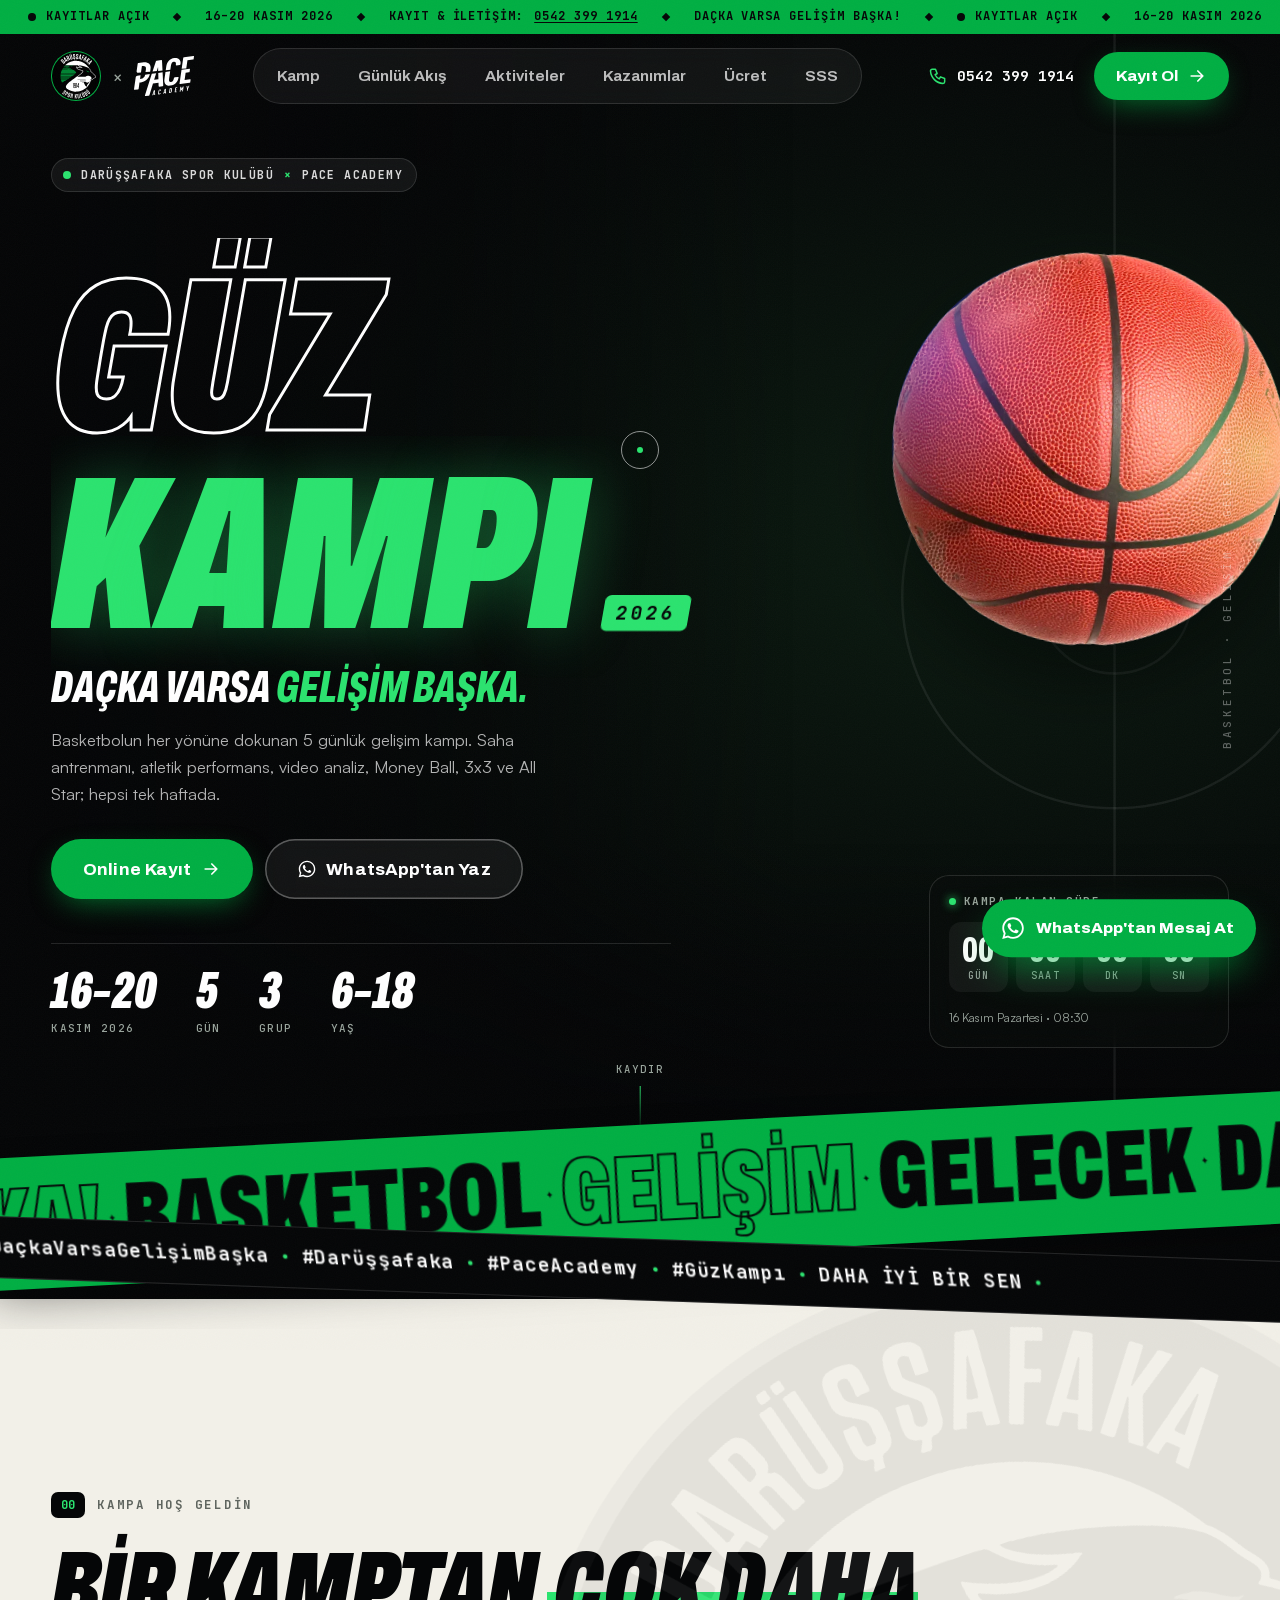
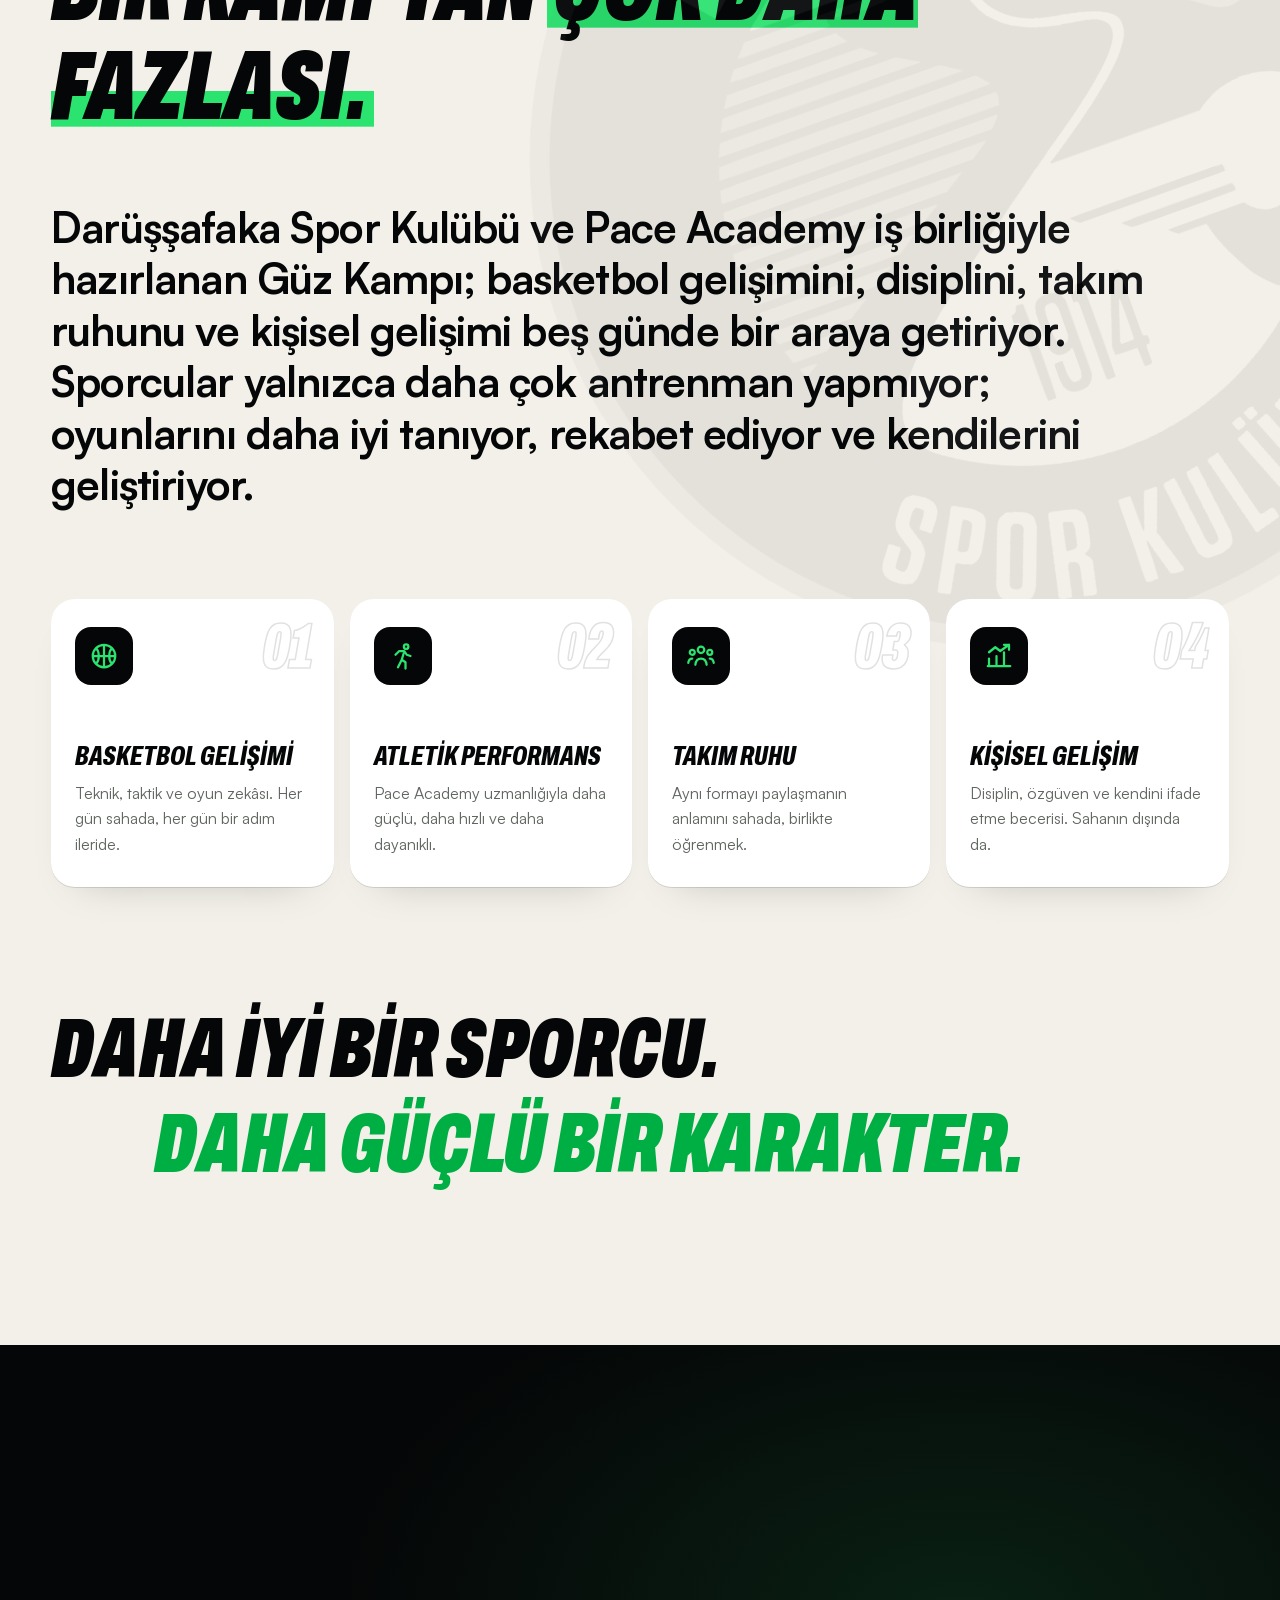
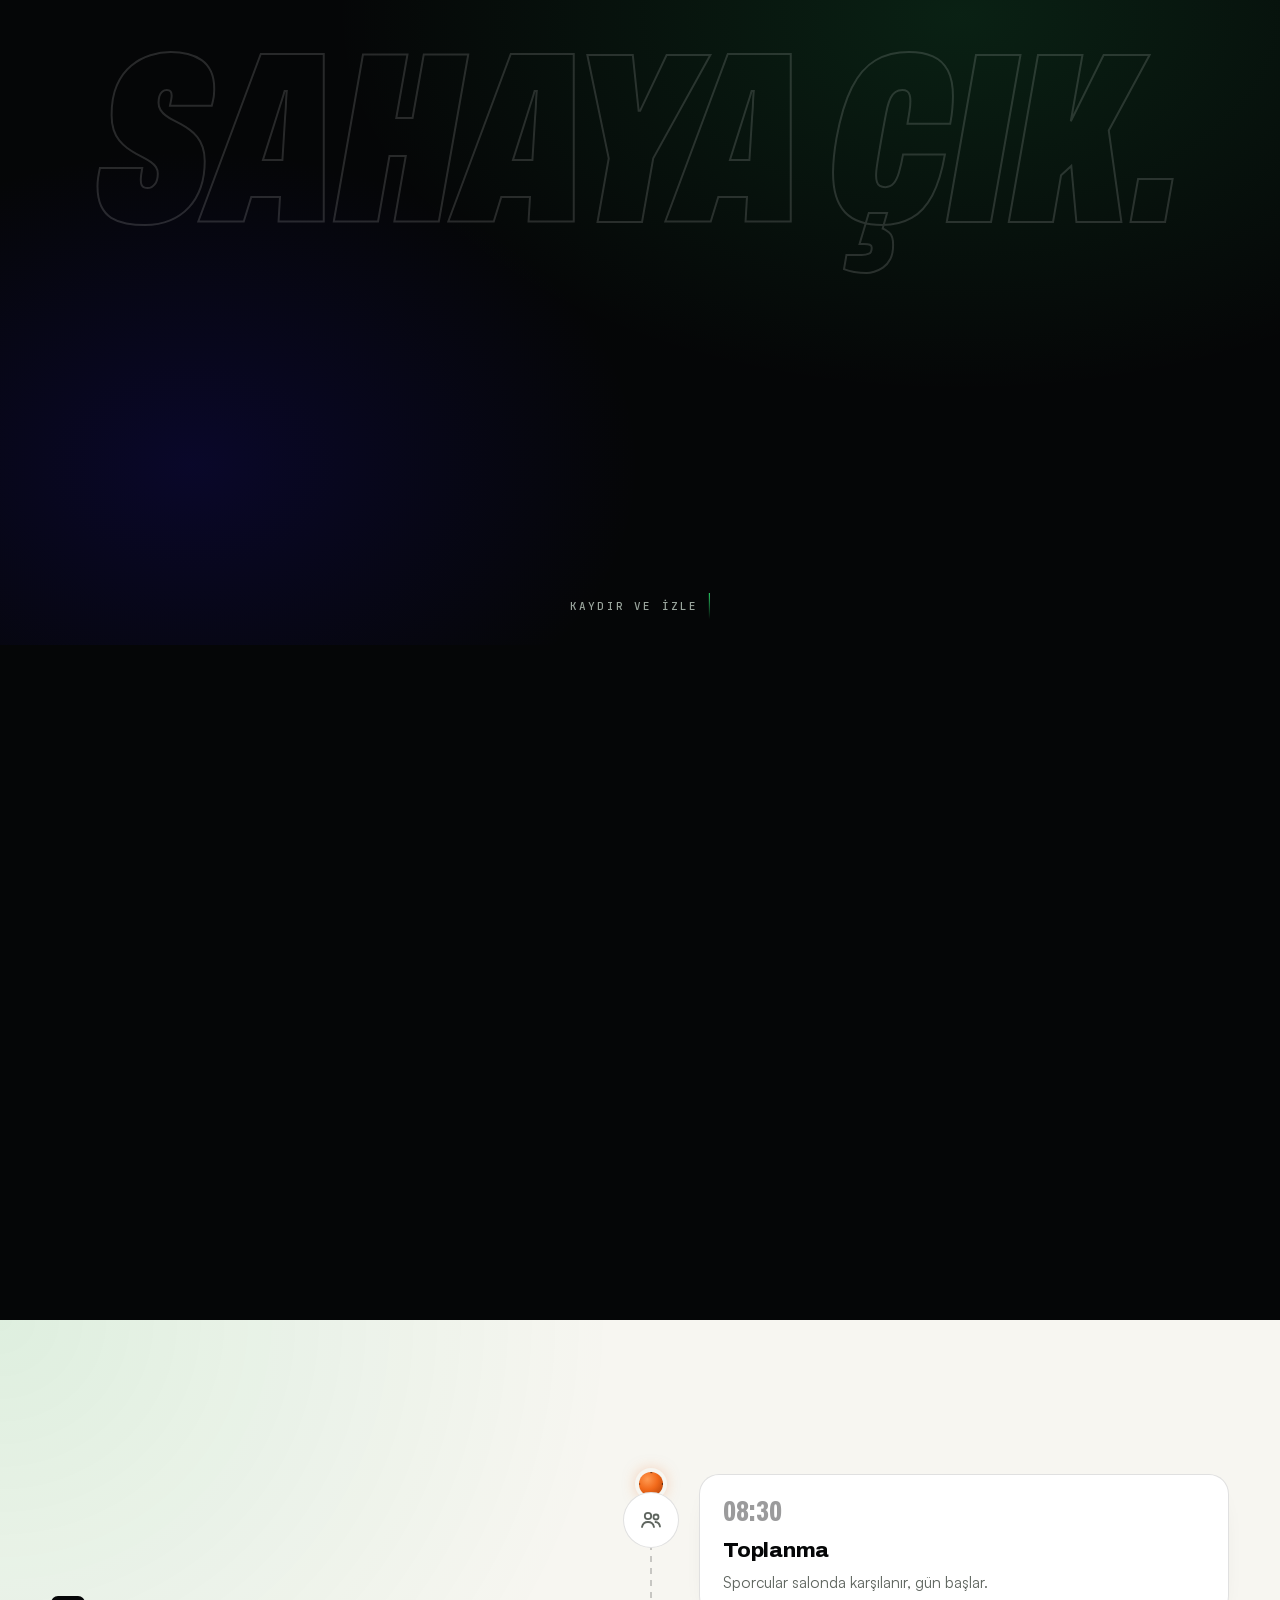
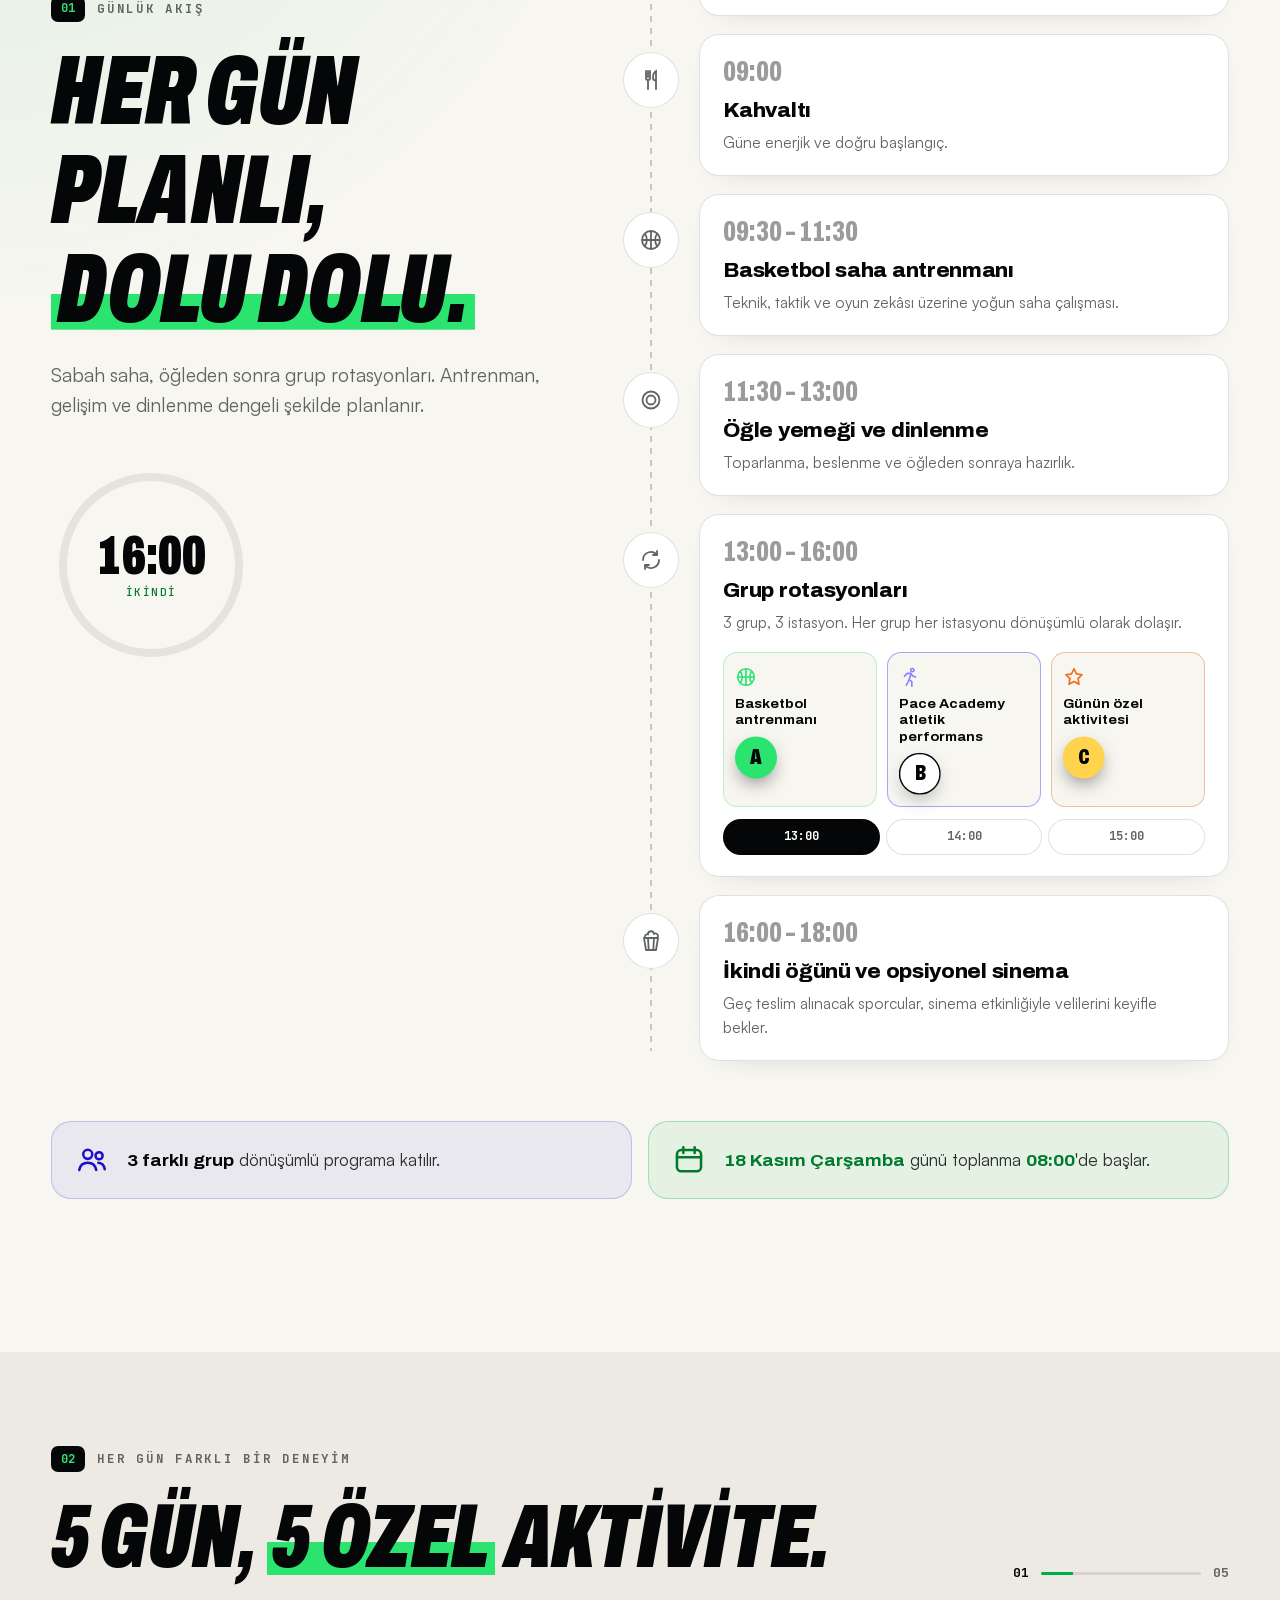
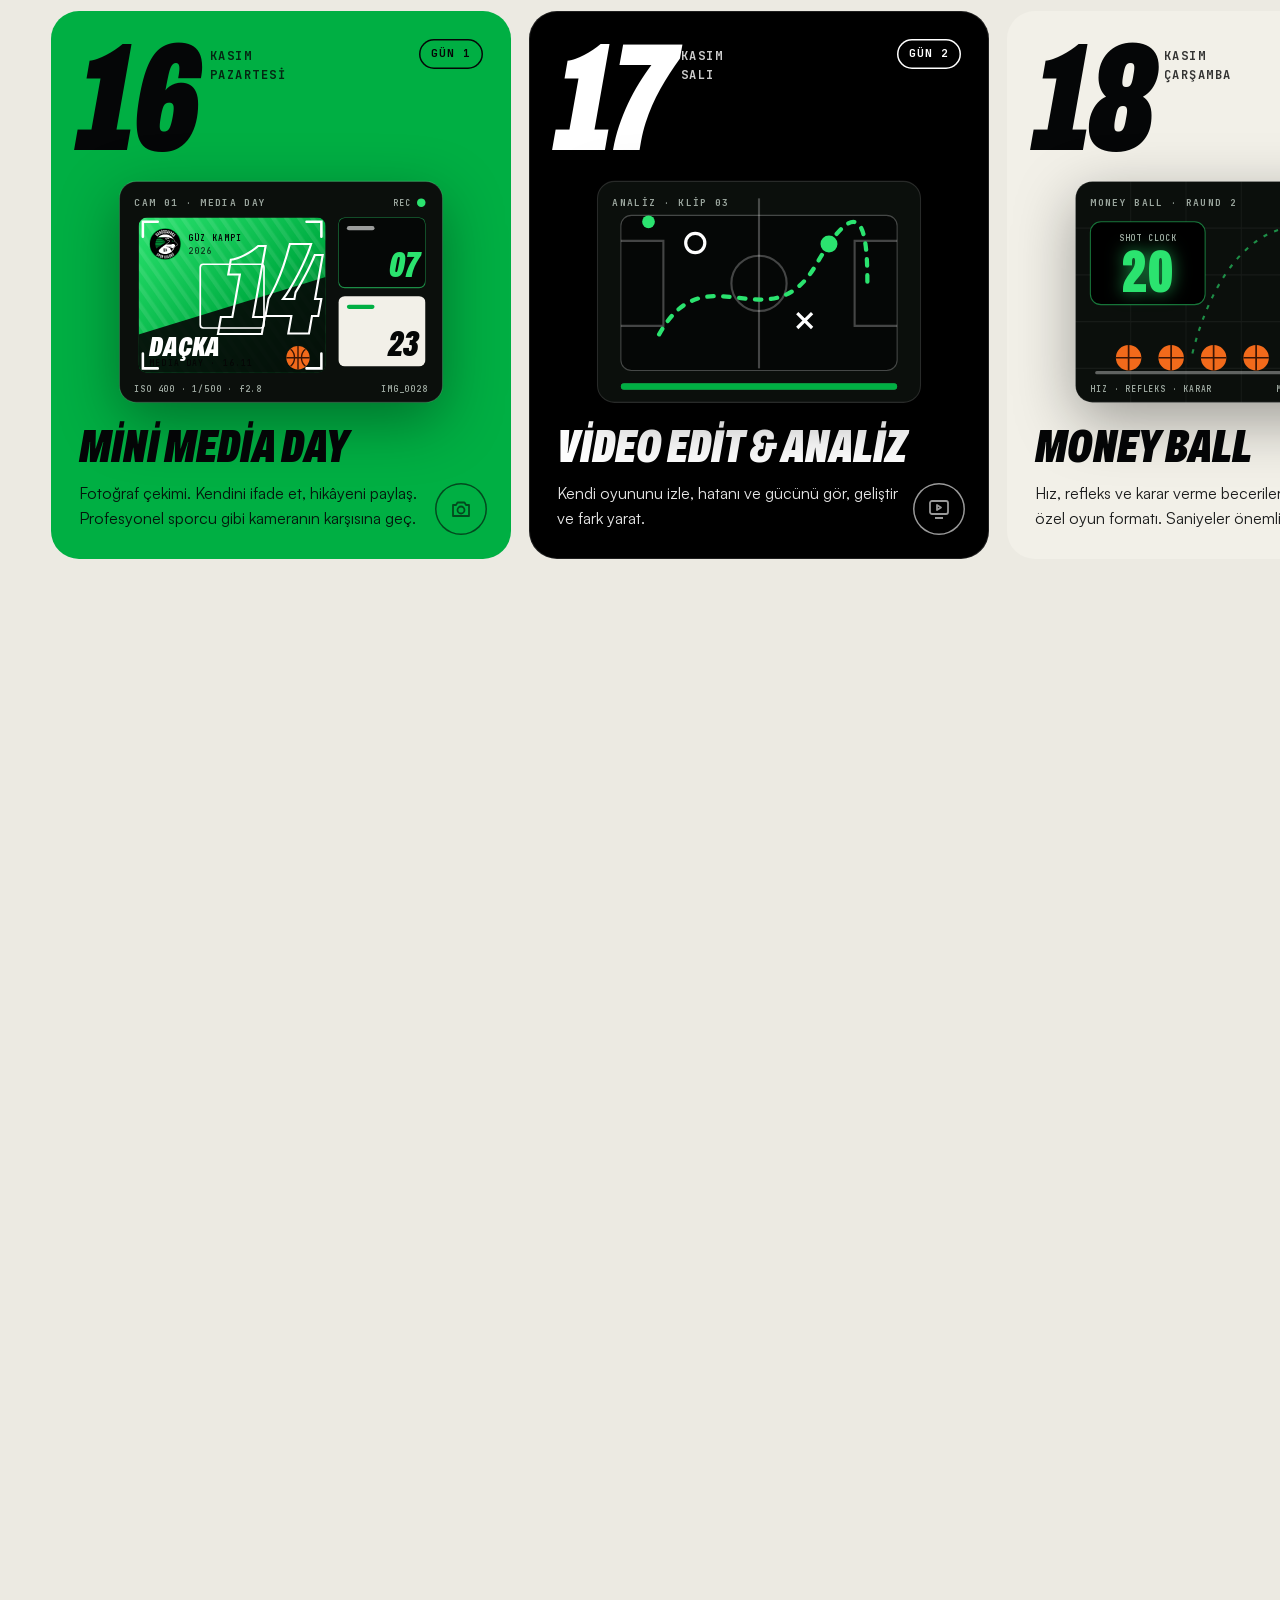
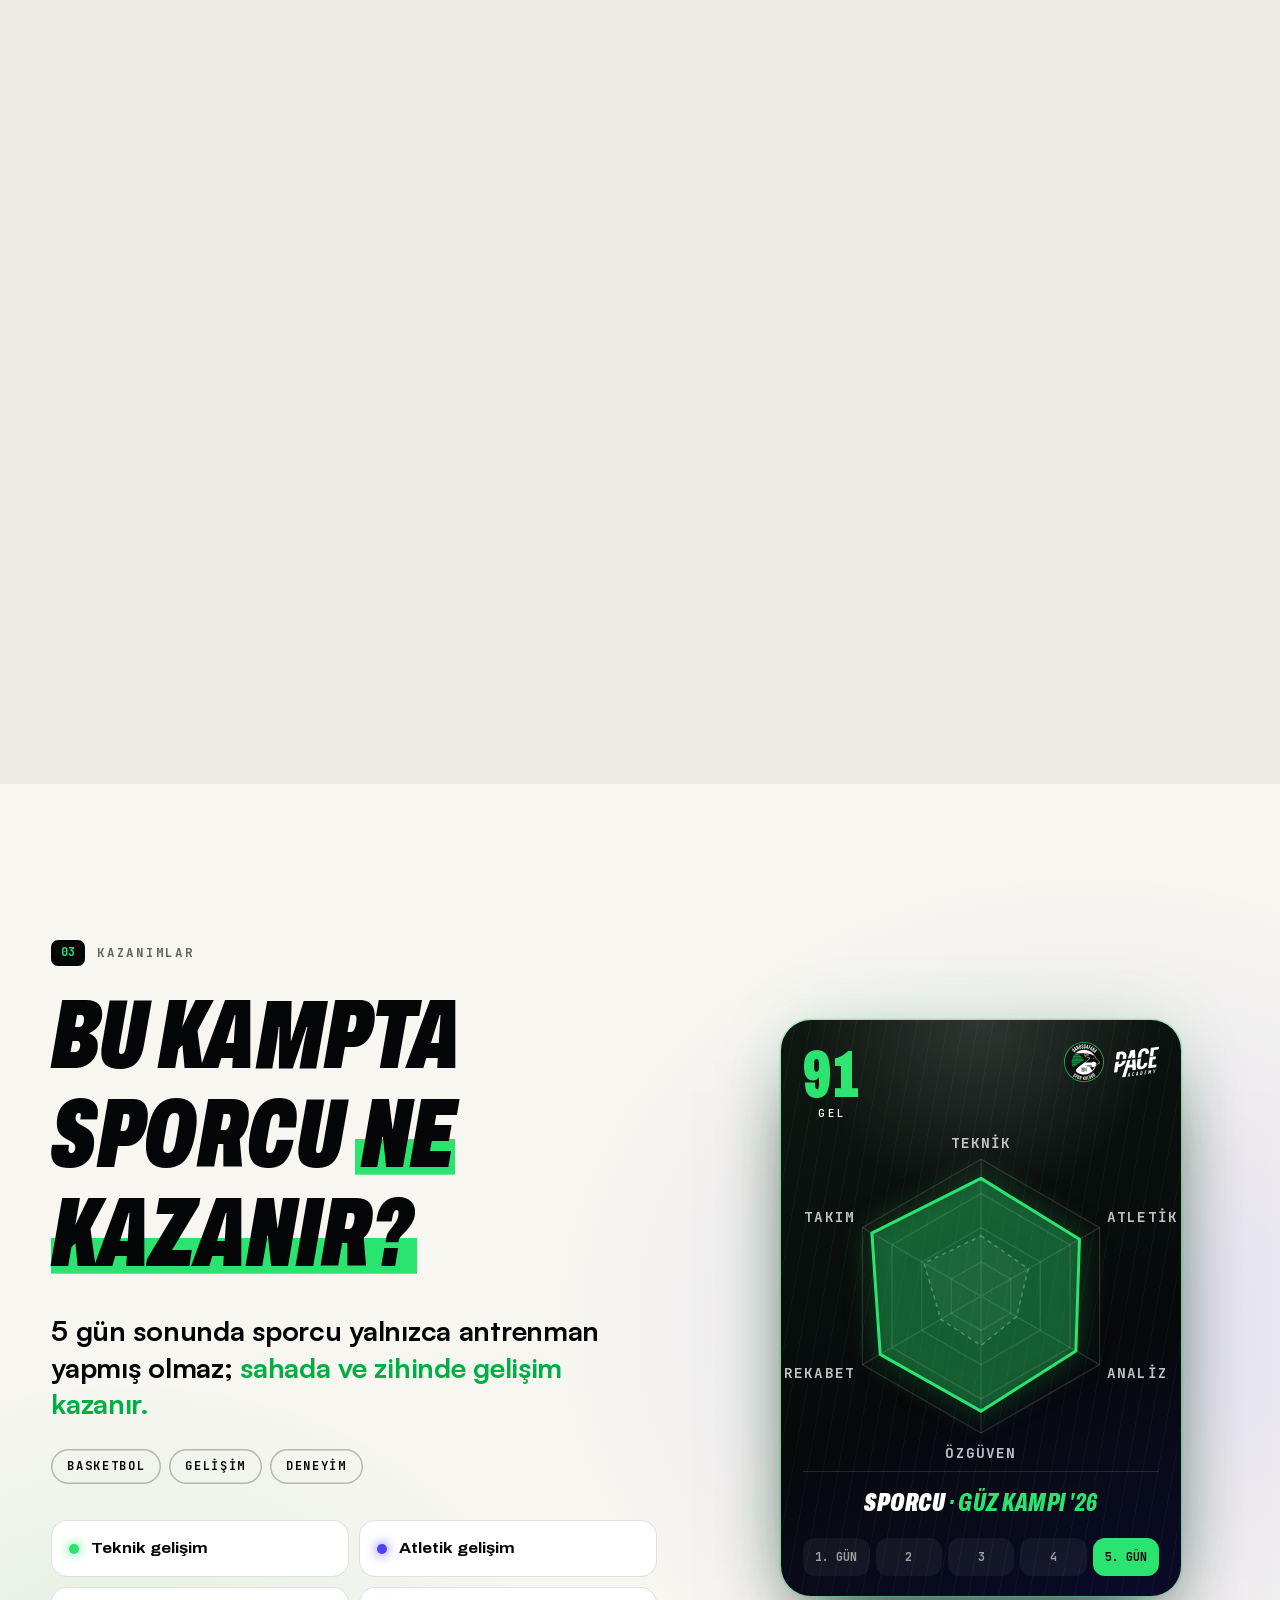
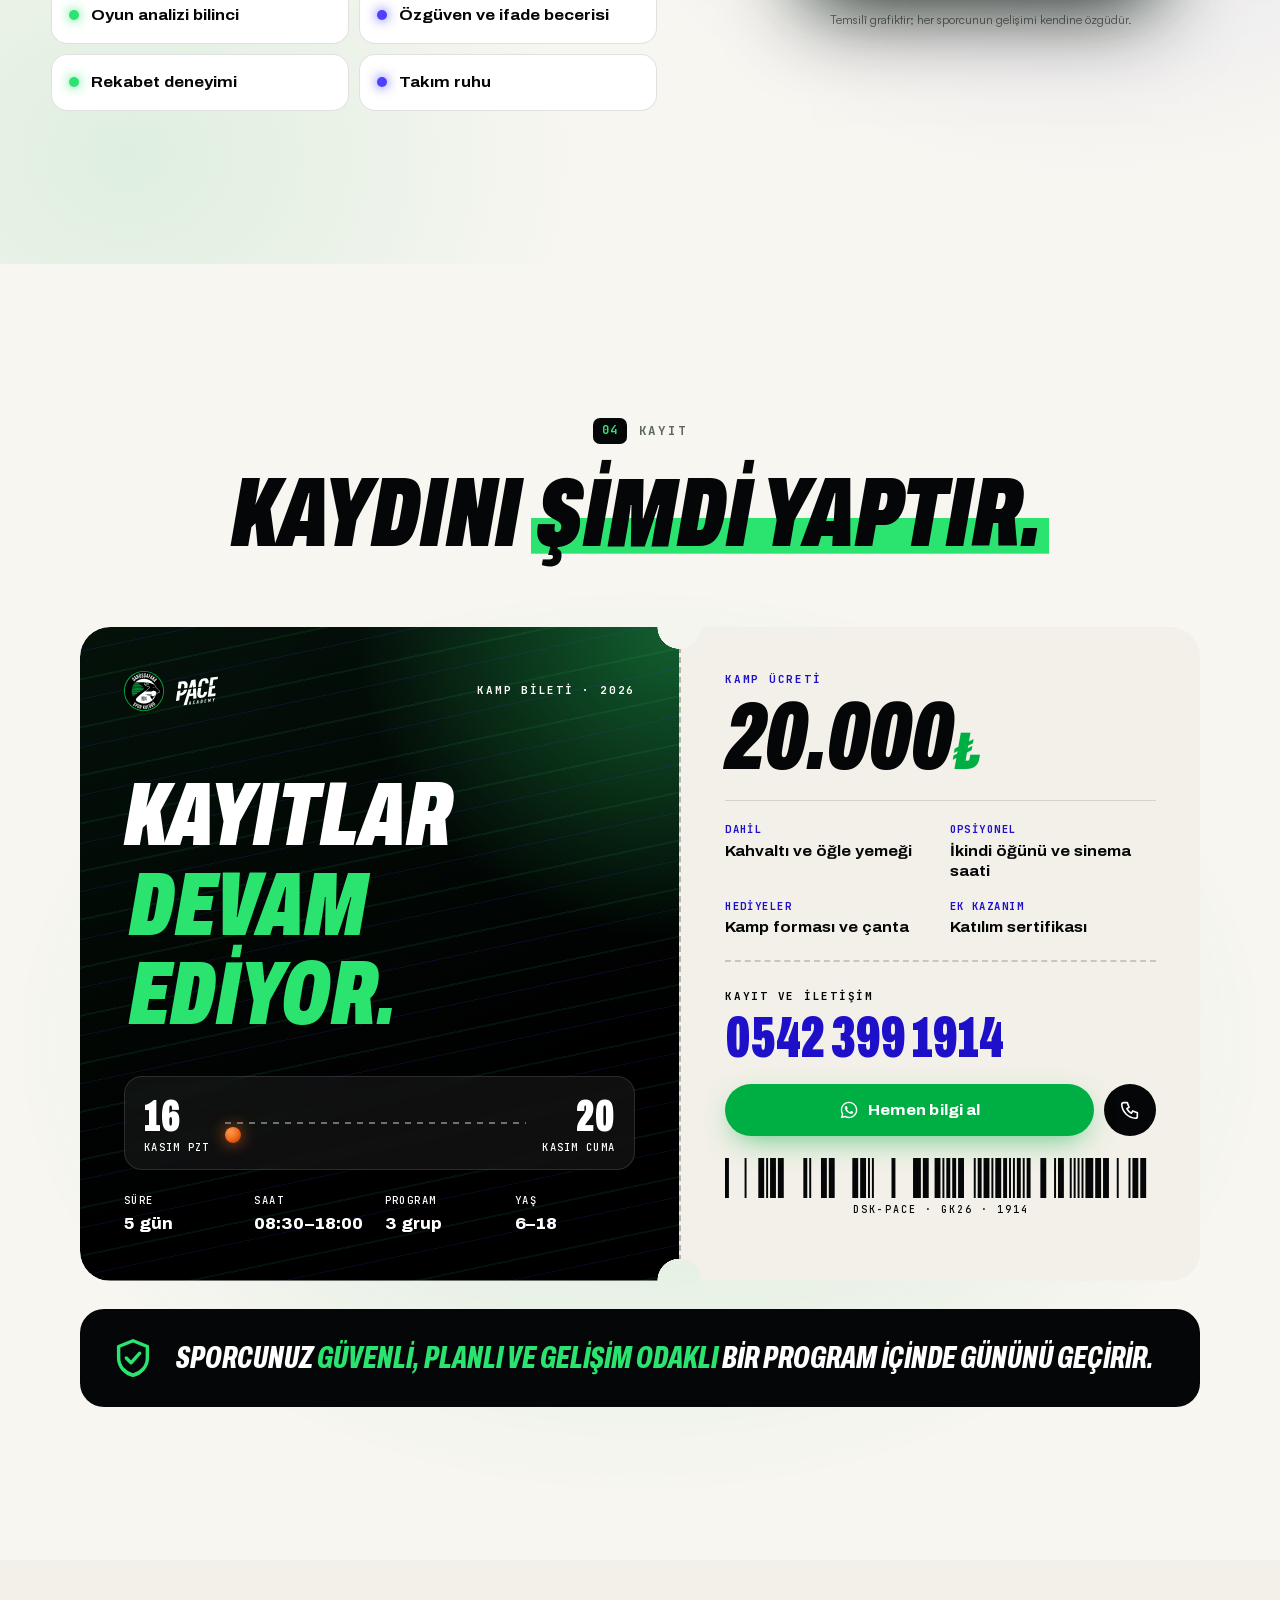
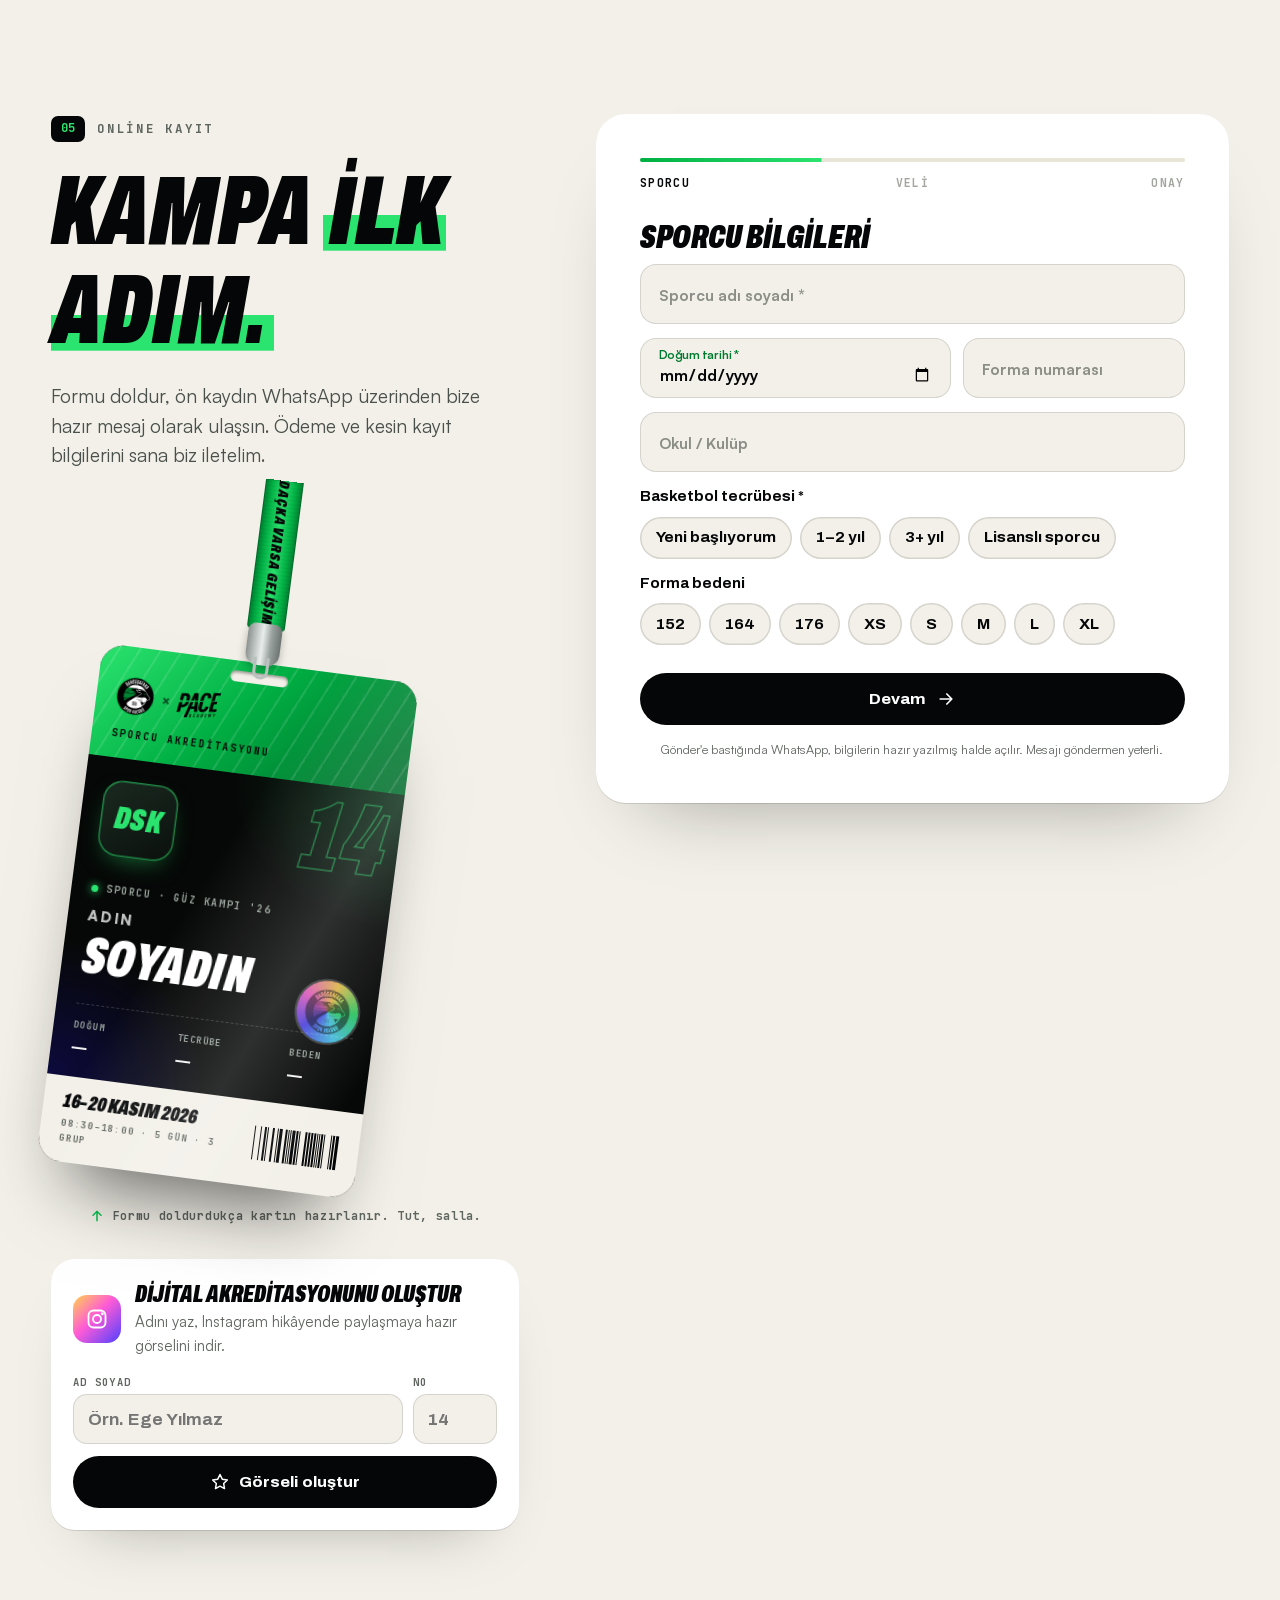
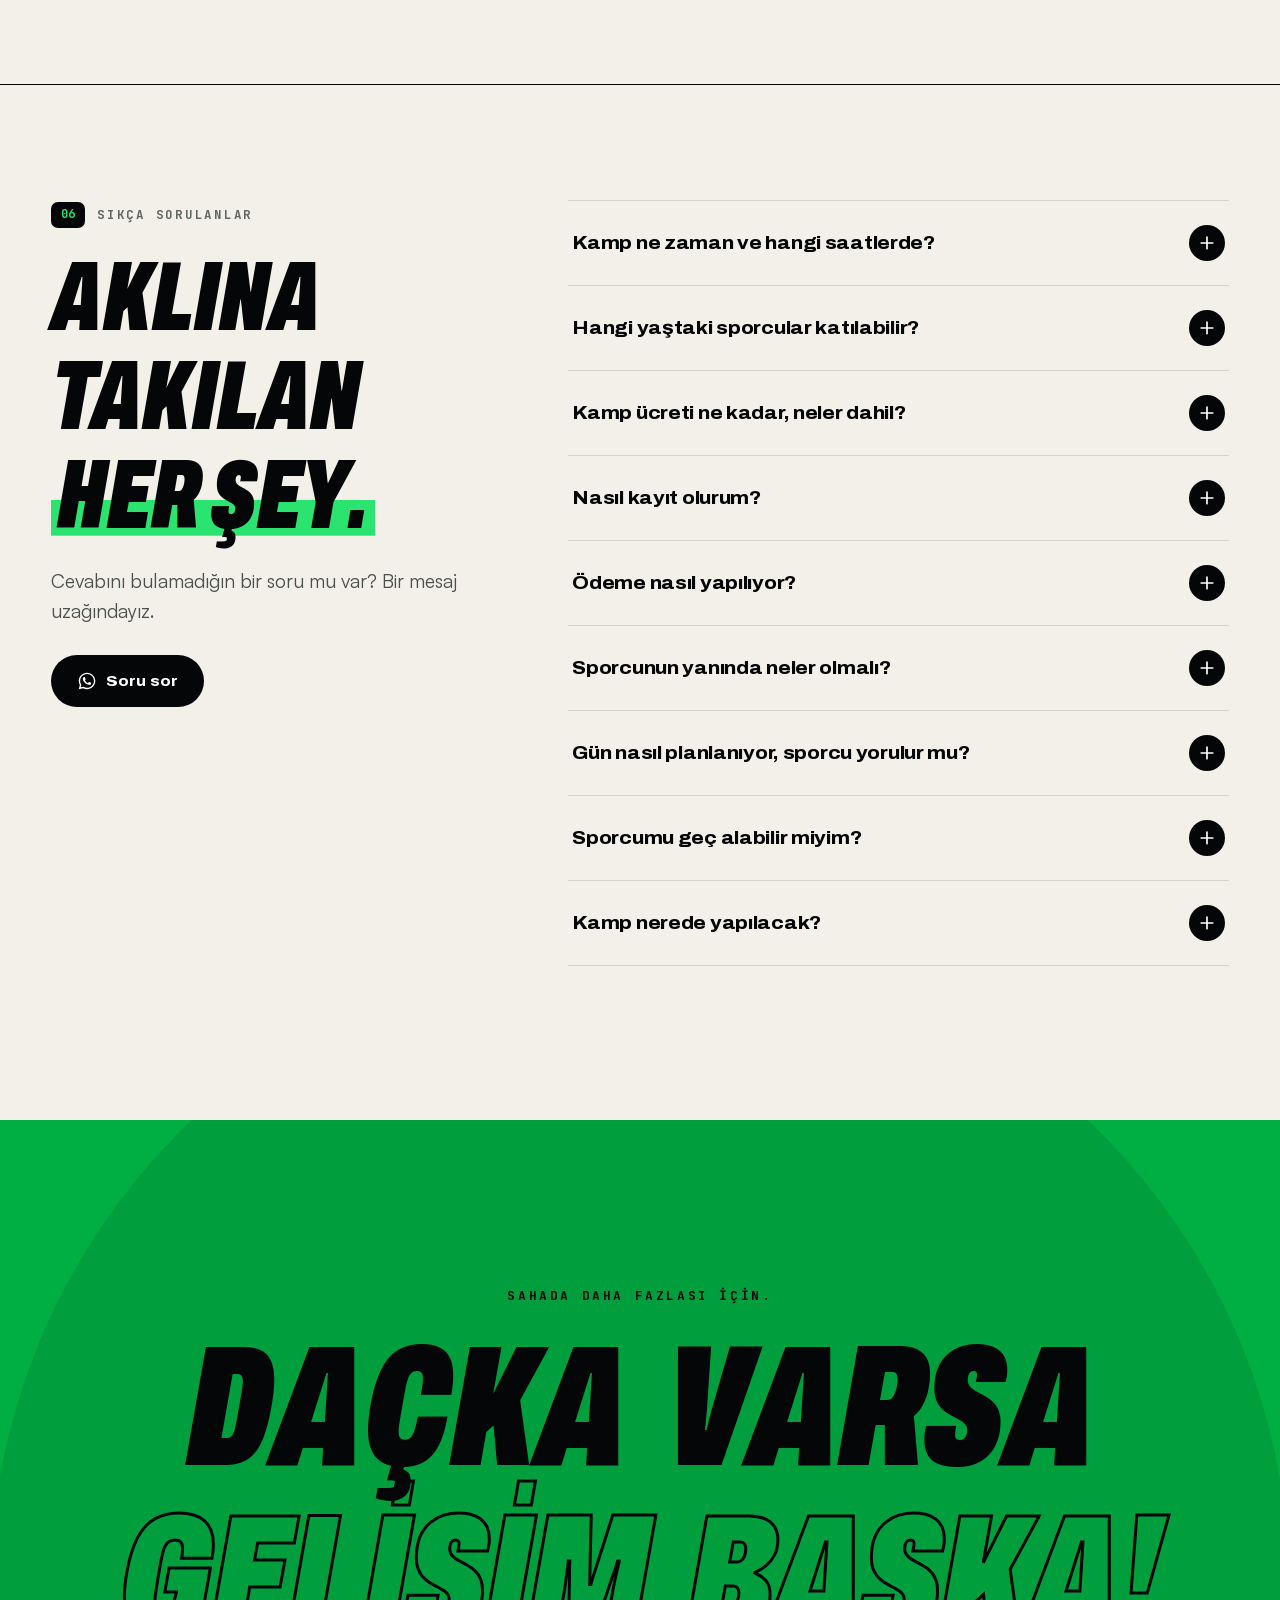
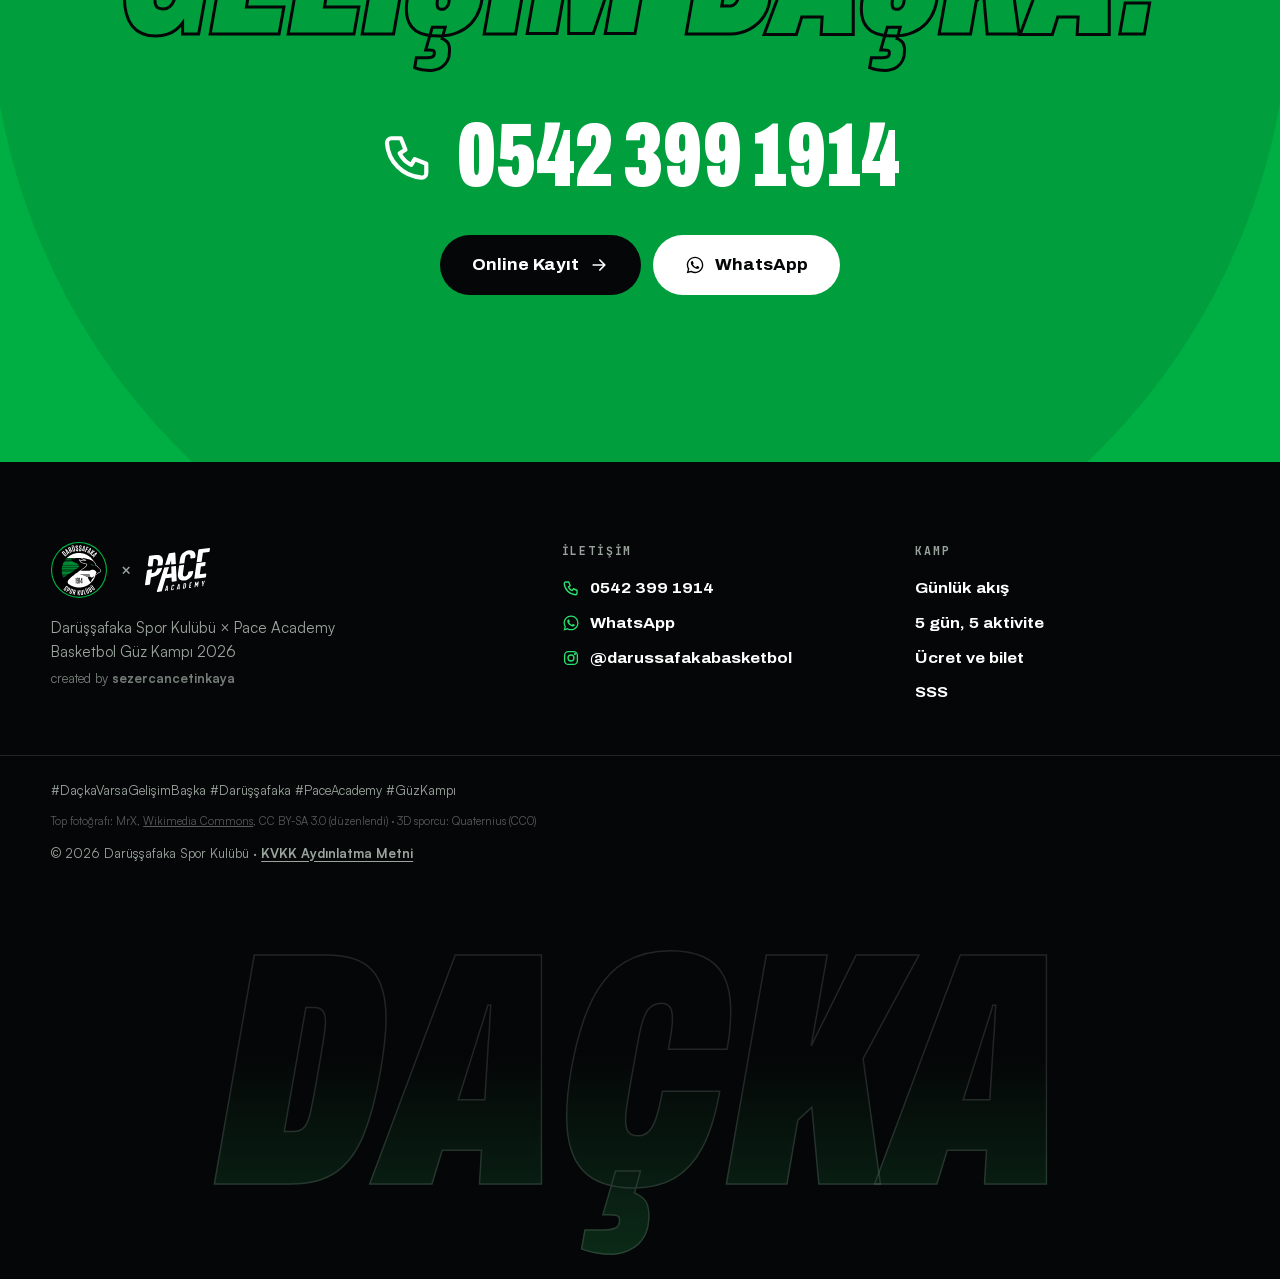
==== commit b6204dfb: "Kısa sürüm: tekrar eden bölümler kaldırıldı - Kamp İçeriği ve Veliler İçin bölümleri kaldırıldı - Ho" ====
--- a/index.html
+++ b/index.html
@@ -124,7 +124,6 @@
     <a href="#kamp">Kamp</a>
     <a href="#akis">Günlük Akış</a>
     <a href="#aktiviteler">Aktiviteler</a>
-    <a href="#icerik">İçerik</a>
     <a href="#kazanimlar">Kazanımlar</a>
     <a href="#kayit">Ücret</a>
     <a href="#sss">SSS</a>
@@ -141,10 +140,9 @@
     <a href="#kamp"><small>01</small>Kamp</a>
     <a href="#akis"><small>02</small>Günlük Akış</a>
     <a href="#aktiviteler"><small>03</small>Aktiviteler</a>
-    <a href="#icerik"><small>04</small>İçerik</a>
-    <a href="#kazanimlar"><small>05</small>Kazanımlar</a>
-    <a href="#kayit"><small>06</small>Ücret &amp; Bilet</a>
-    <a href="#sss"><small>07</small>SSS</a>
+    <a href="#kazanimlar"><small>04</small>Kazanımlar</a>
+    <a href="#kayit"><small>05</small>Ücret &amp; Bilet</a>
+    <a href="#sss"><small>06</small>SSS</a>
   </nav>
   <div class="mnav-foot">
     <a class="btn btn-green" href="#kayit-formu">Online Kayıt<svg><use href="#i-arrow"/></svg></a>
@@ -254,12 +252,6 @@
       </article>
     </div>
 
-    <ul class="numbers">
-      <li data-reveal><b><span data-count="5">0</span></b><span>günlük kamp programı</span></li>
-      <li data-reveal><b><span data-count="3">0</span></b><span>farklı grup, özel program</span></li>
-      <li data-reveal><b><span data-count="5">0</span></b><span>özel aktivite günü</span></li>
-      <li data-reveal><b><span data-count="20000" data-format="tr">0</span><small>₺</small></b><span>kamp ücreti</span></li>
-    </ul>
 
     <p class="motto" data-reveal><span>Daha iyi bir sporcu.</span><span class="g">Daha güçlü bir karakter.</span></p>
   </div>
@@ -526,46 +518,12 @@
 </section>
 </div>
 
-<!-- ============ KAMP İÇERİĞİ ============ -->
-<section class="sec sec-paper content" id="icerik">
-  <div class="wrap">
-    <div class="content-head">
-      <div>
-        <p class="sec-label" data-reveal><b>03</b>Kamp içeriği</p>
-        <h2 class="h2" data-reveal>Sahada ve <mark>saha dışında.</mark></h2>
-        <p class="lead" data-reveal>Gelişimin temel bileşenleri ile deneyim ve rekabet odaklı içerikler.</p>
-      </div>
-      <div class="tabs" role="tablist" aria-label="Kamp içeriği" data-reveal>
-        <span class="tabs-pill" aria-hidden="true"></span>
-        <button role="tab" aria-selected="true" aria-controls="tab-gelisim" id="t-gelisim">Gelişim</button>
-        <button role="tab" aria-selected="false" aria-controls="tab-deneyim" id="t-deneyim">Deneyim &amp; rekabet</button>
-      </div>
-    </div>
-
-    <div class="tab-panels">
-      <ol class="rows is-on" id="tab-gelisim" role="tabpanel" aria-labelledby="t-gelisim">
-        <li class="row"><span class="row-n">01</span><h3>Basketbol antrenmanları</h3><p>Teknik, taktik ve oyun IQ gelişimine yönelik profesyonel çalışmalar.</p><svg class="row-ic"><use href="#i-ball"/></svg></li>
-        <li class="row"><span class="row-n">02</span><h3>Atletik performans</h3><p>Daha güçlü, daha hızlı ve daha dayanıklı olmak için Pace Academy'nin özel çalışmaları.</p><svg class="row-ic"><use href="#i-run"/></svg></li>
-        <li class="row"><span class="row-n">03</span><h3>Beslenme programı</h3><p>Sporcunun performansını destekleyen, uzmanlar tarafından hazırlanan beslenme planı.</p><svg class="row-ic"><use href="#i-fork"/></svg></li>
-        <li class="row"><span class="row-n">04</span><h3>Mini Media Day</h3><p>Kendini ifade et, hikâyeni paylaş.</p><svg class="row-ic"><use href="#i-cam"/></svg></li>
-      </ol>
-      <ol class="rows" id="tab-deneyim" role="tabpanel" aria-labelledby="t-deneyim" hidden>
-        <li class="row"><span class="row-n">05</span><h3>Video Edit &amp; Analiz</h3><p>Kendi oyununu izle, geliştir ve fark yarat.</p><svg class="row-ic"><use href="#i-play"/></svg></li>
-        <li class="row"><span class="row-n">06</span><h3>Money Ball</h3><p>Hız, refleks ve karar verme becerilerini test eden özel oyun formatı.</p><svg class="row-ic"><use href="#i-bolt"/></svg></li>
-        <li class="row"><span class="row-n">07</span><h3>3x3 Turnuva</h3><p>Rekabeti takım oyunuyla birleştiren özel turnuva.</p><svg class="row-ic"><use href="#i-trophy"/></svg></li>
-        <li class="row"><span class="row-n">08</span><h3>All Star yarışmaları</h3><p>Yeteneğini sergile, finali güçlü tamamla.</p><svg class="row-ic"><use href="#i-star"/></svg></li>
-      </ol>
-    </div>
-    <p class="content-foot" data-reveal>Her gün yeni bir kazanım. <svg><use href="#i-arrow"/></svg></p>
-  </div>
-</section>
-
 <!-- ============ KAZANIMLAR ============ -->
 <div class="light-zone" data-theme="light">
 <section class="sec sec-dark gains" id="kazanimlar">
   <div class="wrap gains-grid">
     <div class="gains-text">
-      <p class="sec-label" data-reveal><b>04</b>Kazanımlar</p>
+      <p class="sec-label" data-reveal><b>03</b>Kazanımlar</p>
       <h2 class="h2" data-reveal>Bu kampta sporcu <mark>ne kazanır?</mark></h2>
       <p class="gains-big" data-reveal>5 gün sonunda sporcu yalnızca antrenman yapmış olmaz; <em>sahada ve zihinde gelişim kazanır.</em></p>
       <ul class="chips" data-reveal><li>Basketbol</li><li>Gelişim</li><li>Deneyim</li></ul>
@@ -620,31 +578,12 @@
 </section>
 </div>
 
-<!-- ============ VELİLER İÇİN ============ -->
-<section class="sec sec-paper parents" id="veliler">
-  <div class="wrap">
-    <div class="sec-head">
-      <p class="sec-label" data-reveal><b>05</b>Veliler için</p>
-      <h2 class="h2" data-reveal>Net bilgiler, <mark>rahat bir planlama.</mark></h2>
-    </div>
-    <div class="pgrid">
-      <div class="pitem" data-reveal><svg><use href="#i-fork"/></svg><h3>Kahvaltı ve öğle yemeği</h3><p>Program ücretine dahildir.</p></div>
-      <div class="pitem" data-reveal><svg><use href="#i-popcorn"/></svg><h3>İkindi öğünü ve sinema</h3><p>İsteğe bağlıdır, opsiyonel olarak eklenir.</p></div>
-      <div class="pitem" data-reveal><svg><use href="#i-clock"/></svg><h3>Geç teslim</h3><p>Geç alınacak sporcular sinema etkinliğiyle velilerini bekleyebilir.</p></div>
-      <div class="pitem" data-reveal><svg><use href="#i-users"/></svg><h3>3 farklı grup</h3><p>Sporcular gruplar halinde dönüşümlü programa katılır.</p></div>
-      <div class="pitem" data-reveal><svg><use href="#i-cal"/></svg><h3>Dengeli program</h3><p>Her gün antrenman, gelişim ve dinlenme dengeli şekilde planlanır.</p></div>
-      <div class="pitem" data-reveal><svg><use href="#i-shirt"/></svg><h3>Kamp hediyeleri</h3><p>Kamp forması, çanta ve katılım sertifikası.</p></div>
-    </div>
-    <div class="safe" data-reveal><svg><use href="#i-shield"/></svg><p>Sporcunuz <b>güvenli, planlı ve gelişim odaklı</b> bir program içinde gününü geçirir.</p></div>
-  </div>
-</section>
-
 <!-- ============ KAYIT BİLETİ ============ -->
 <div class="light-zone" data-theme="light">
 <section class="sec sec-dark ticket-sec" id="kayit">
   <div class="wrap">
     <div class="sec-head center">
-      <p class="sec-label" data-reveal><b>06</b>Kayıt</p>
+      <p class="sec-label" data-reveal><b>04</b>Kayıt</p>
       <h2 class="h2" data-reveal>Kaydını <mark>şimdi yaptır.</mark></h2>
     </div>
 
@@ -688,6 +627,7 @@
         <div class="tk-sheen" aria-hidden="true"></div>
       </div>
     </div>
+    <div class="safe" data-reveal><svg><use href="#i-shield"/></svg><p>Sporcunuz <b>güvenli, planlı ve gelişim odaklı</b> bir program içinde gününü geçirir.</p></div>
   </div>
 </section>
 </div>
@@ -696,7 +636,7 @@
 <section class="sec sec-paper reg" id="kayit-formu">
   <div class="wrap reg-grid">
     <div class="reg-side">
-      <p class="sec-label" data-reveal><b>07</b>Online kayıt</p>
+      <p class="sec-label" data-reveal><b>05</b>Online kayıt</p>
       <h2 class="h2" data-reveal>Kampa <mark>ilk adım.</mark></h2>
       <p class="lead" data-reveal>Formu doldur, ön kaydın WhatsApp üzerinden bize hazır mesaj olarak ulaşsın. Ödeme ve kesin kayıt bilgilerini sana biz iletelim.</p>
 
@@ -837,7 +777,7 @@
 <section class="sec sec-paper faq" id="sss">
   <div class="wrap faq-grid">
     <div>
-      <p class="sec-label" data-reveal><b>08</b>Sıkça sorulanlar</p>
+      <p class="sec-label" data-reveal><b>06</b>Sıkça sorulanlar</p>
       <h2 class="h2" data-reveal>Aklına takılan <mark>her şey.</mark></h2>
       <p class="lead" data-reveal>Cevabını bulamadığın bir soru mu var? Bir mesaj uzağındayız.</p>
       <a class="btn btn-dark" href="https://wa.me/905423991914" target="_blank" rel="noopener" data-reveal><svg><use href="#i-wa"/></svg>Soru sor</a>
@@ -849,6 +789,7 @@
       <details data-reveal><summary>Nasıl kayıt olurum?<svg><use href="#i-plus"/></svg></summary><div class="acc-b"><p>Bu sayfadaki <a href="#kayit-formu">online kayıt formunu</a> doldurman yeterli; bilgiler WhatsApp'a hazır mesaj olarak aktarılır. Dilersen <a href="tel:+905423991914">0542 399 1914</a> numarasını arayabilir ya da WhatsApp'tan yazabilirsin.</p></div></details>
       <details data-reveal><summary>Ödeme nasıl yapılıyor?<svg><use href="#i-plus"/></svg></summary><div class="acc-b"><p>Ön kaydın bize ulaştıktan sonra ödeme ve kesin kayıt bilgileri telefon veya WhatsApp üzerinden sana iletilir.</p></div></details>
       <details data-reveal><summary>Sporcunun yanında neler olmalı?<svg><use href="#i-plus"/></svg></summary><div class="acc-b"><p>Basketbol ayakkabısı, antrenman kıyafeti, yedek tişört, havlu, su matarası ve varsa kişisel ilaçları.</p></div></details>
+      <details data-reveal><summary>Gün nasıl planlanıyor, sporcu yorulur mu?<svg><use href="#i-plus"/></svg></summary><div class="acc-b"><p>Her gün antrenman, gelişim ve dinlenme <b>dengeli şekilde</b> planlanır. Sporcular 3 farklı grup halinde dönüşümlü programa katılır; öğle arasında yemek ve dinlenme vardır. Sporcunuz güvenli, planlı ve gelişim odaklı bir program içinde gününü geçirir.</p></div></details>
       <details data-reveal><summary>Sporcumu geç alabilir miyim?<svg><use href="#i-plus"/></svg></summary><div class="acc-b"><p>Evet. Geç teslim alınacak sporcular, 16:00–18:00 arasındaki opsiyonel sinema etkinliğiyle velilerini bekleyebilir.</p></div></details>
       <details data-reveal><summary>Kamp nerede yapılacak?<svg><use href="#i-plus"/></svg></summary><div class="acc-b"><p>Kamp yeri ve ulaşım bilgileri kayıt sırasında paylaşılır. Bilgi için <a href="tel:+905423991914">0542 399 1914</a>.</p></div></details>
     </div>
--- a/assets/css/style.css
+++ b/assets/css/style.css
@@ -190,7 +190,7 @@
 .hero-eyebrow b{color:var(--green-hi)}
 .ey-short{display:none}
 @media (max-width:760px){.ey-short{display:inline}}
-.hero-title{display:grid;margin:22px 0 6px;font-family:var(--f-d);font-stretch:62%;font-weight:900;font-style:italic;text-transform:uppercase;line-height:.78;letter-spacing:-.01em;font-size:clamp(110px,min(17vw,30vh),290px)}
+.hero-title{display:grid;margin:calc(24px + .2em) 0 6px;font-family:var(--f-d);font-stretch:62%;font-weight:900;font-style:italic;text-transform:uppercase;line-height:.78;letter-spacing:-.01em;font-size:clamp(110px,min(17vw,30vh),290px)}
 .ht-row{display:flex;align-items:flex-end;gap:.08em;overflow:hidden;padding:.16em .08em .17em 0;margin:-.1em 0 -.1em}
 .ht-outline{color:transparent;-webkit-text-stroke:clamp(1.5px,.3vw,3px) #fff}
 .ht-green{color:var(--green-hi);text-shadow:0 0 60px rgba(43,227,111,.35)}
@@ -805,7 +805,7 @@
   .hdr-brand .hdr-pace{height:32px}
   .hero{align-items:flex-end;padding:calc(var(--hdr) + 30px) 0 110px}
   .hero-vignette{background:linear-gradient(0deg,rgba(5,6,7,.98) 0%,rgba(5,6,7,.75) 45%,rgba(5,6,7,.1) 75%),linear-gradient(90deg,rgba(5,6,7,.5),transparent)}
-  .hero-title{font-size:min(27vw,140px);margin-top:16px}
+  .hero-title{font-size:min(27vw,140px);margin-top:calc(18px + .2em)}
   .ht-row{flex-wrap:nowrap}
   .ey-long{display:none}
   .hero-eyebrow{font-size:10.5px}
@@ -1009,3 +1009,4 @@
 .sec-paper .lead,.light-zone .lead{color:#4a504b}
 .row p,.acc-b p{color:#4a504b}
 .sec-dark .lead{color:#b4bdb6}
+.ticket-sec .safe{max-width:1120px;margin:28px auto 0}
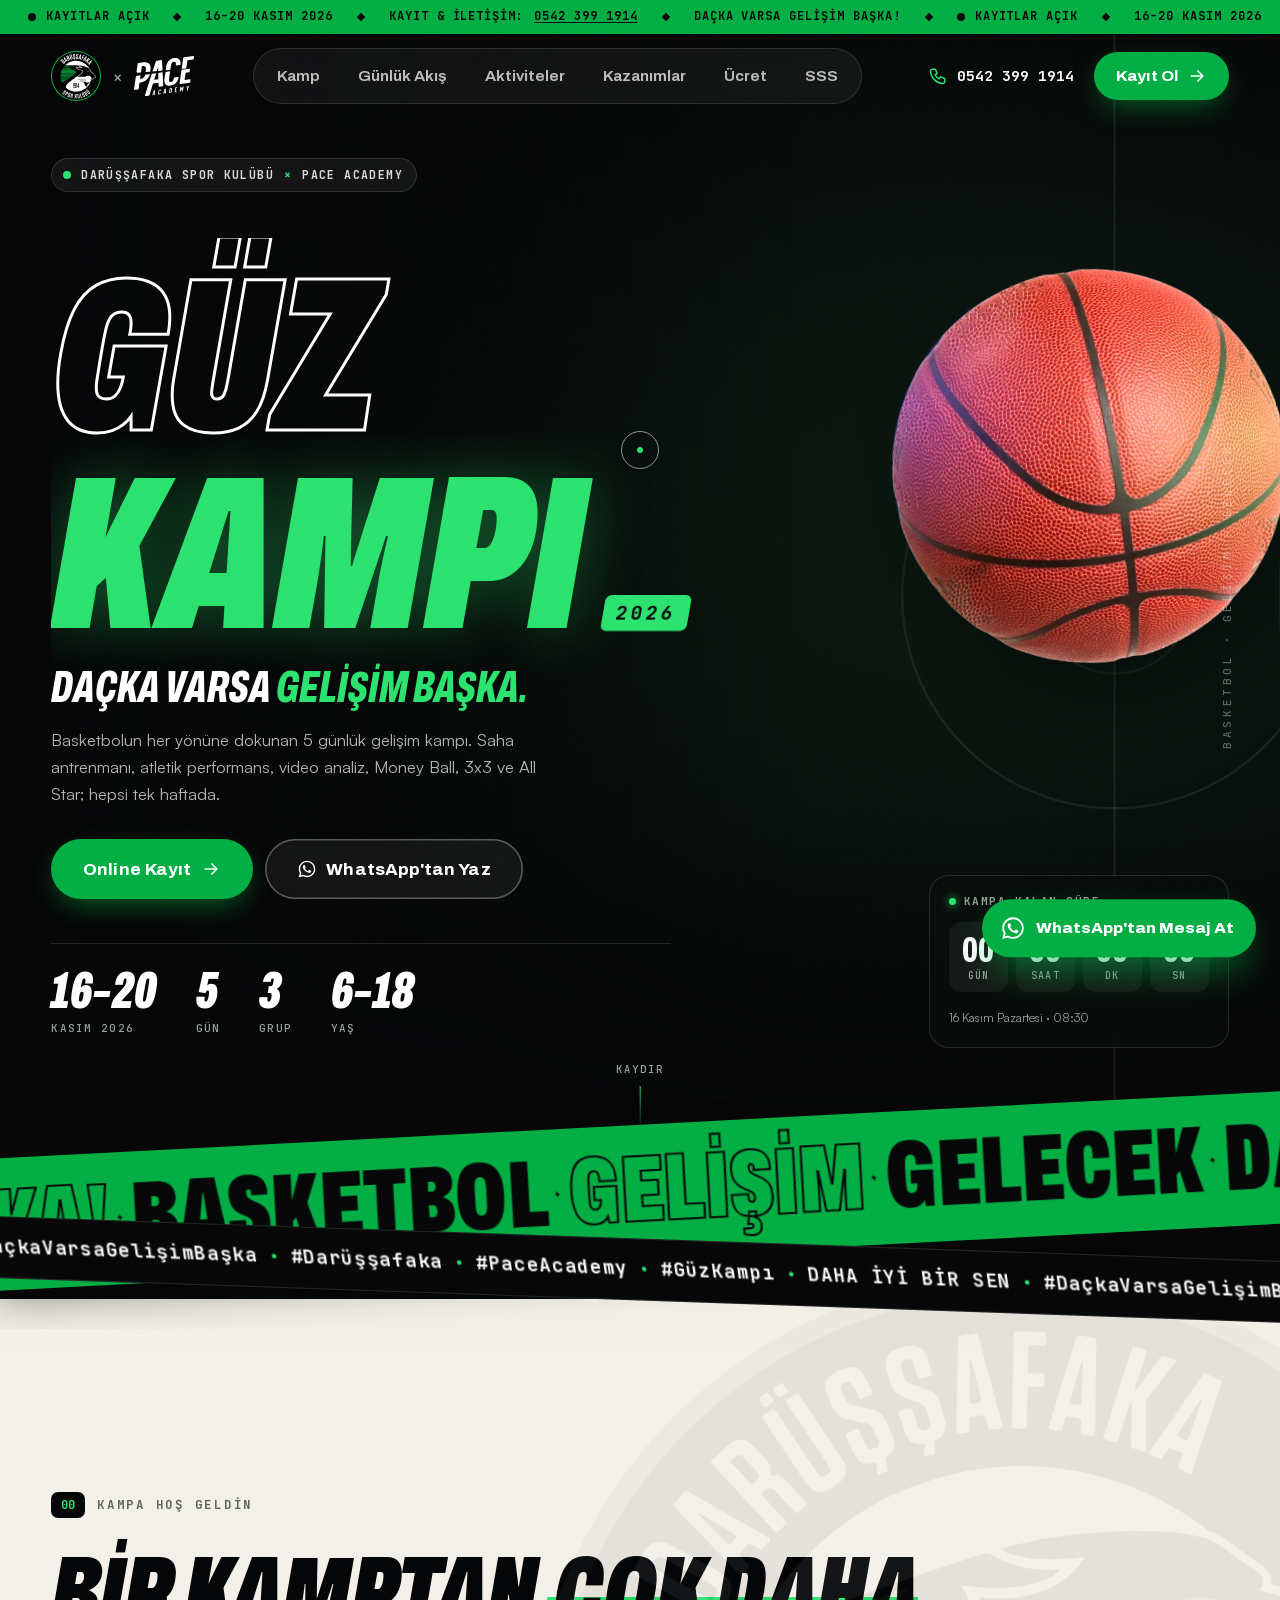
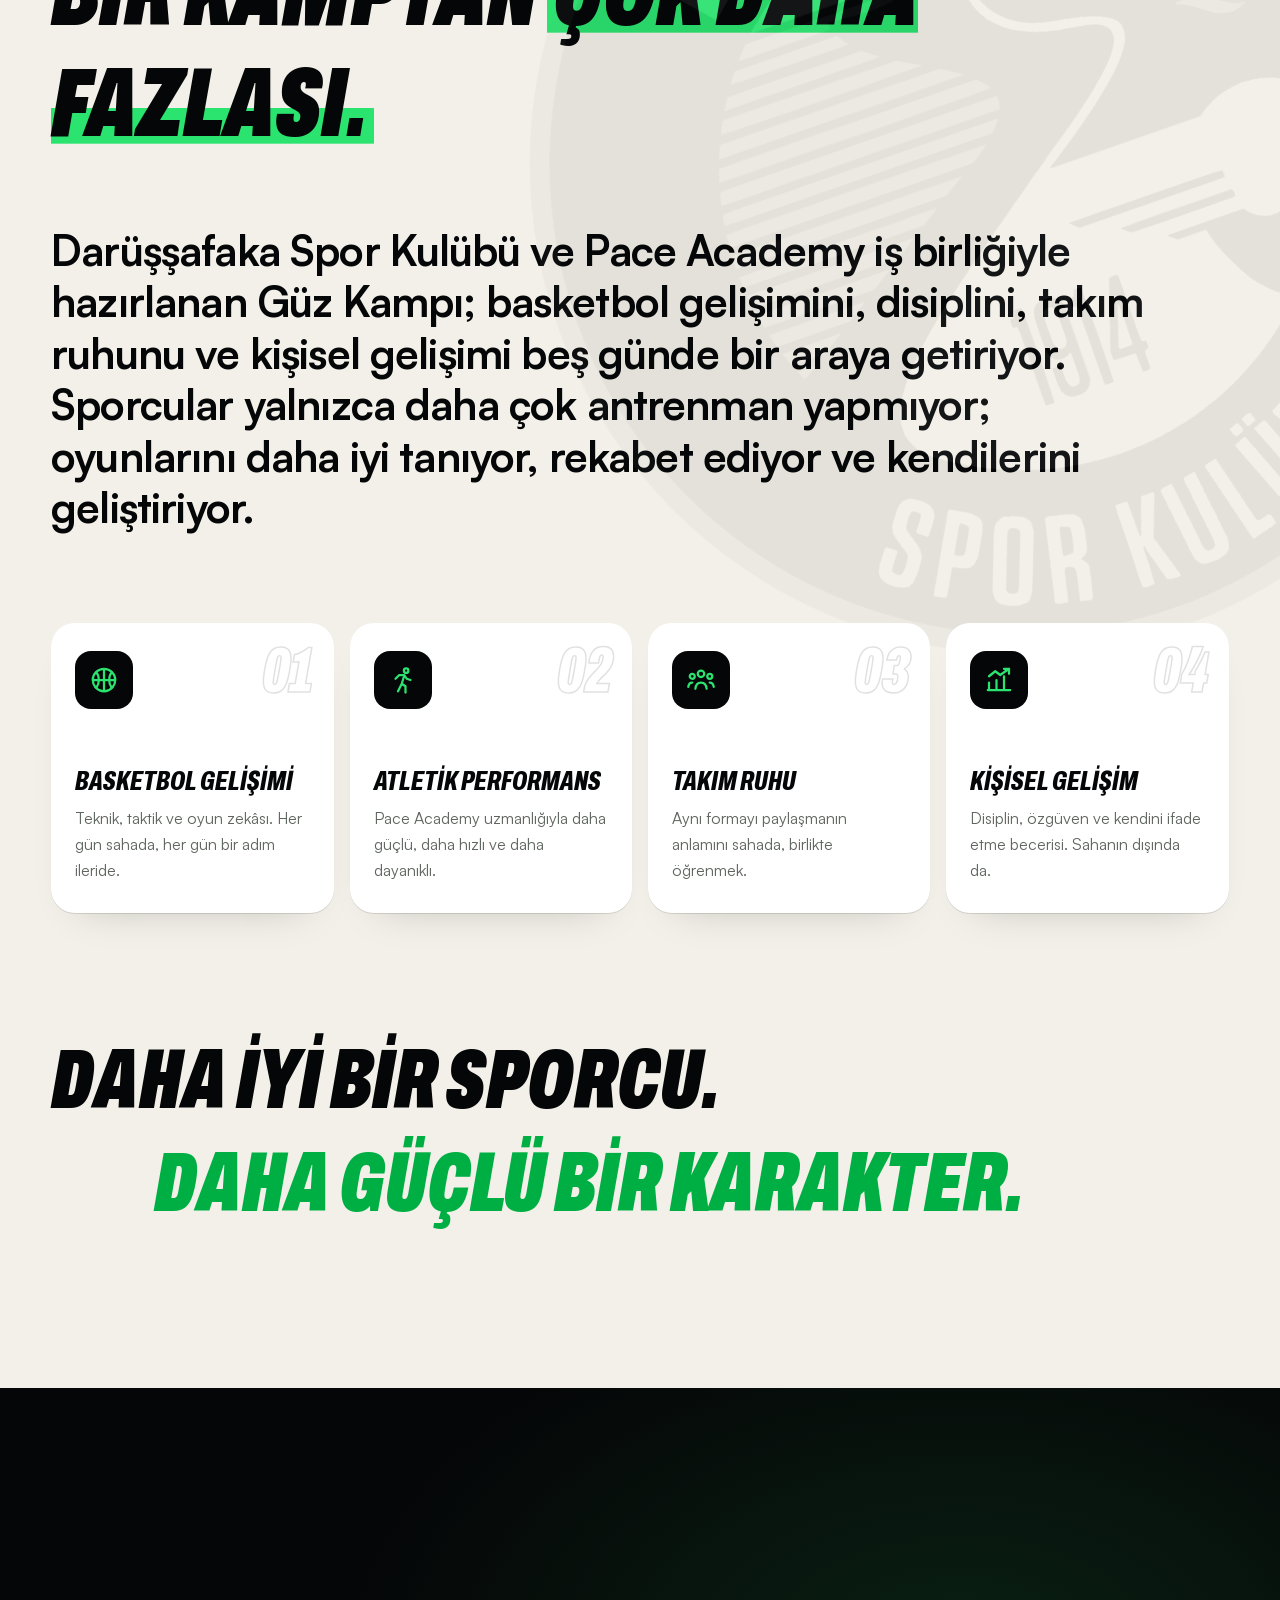
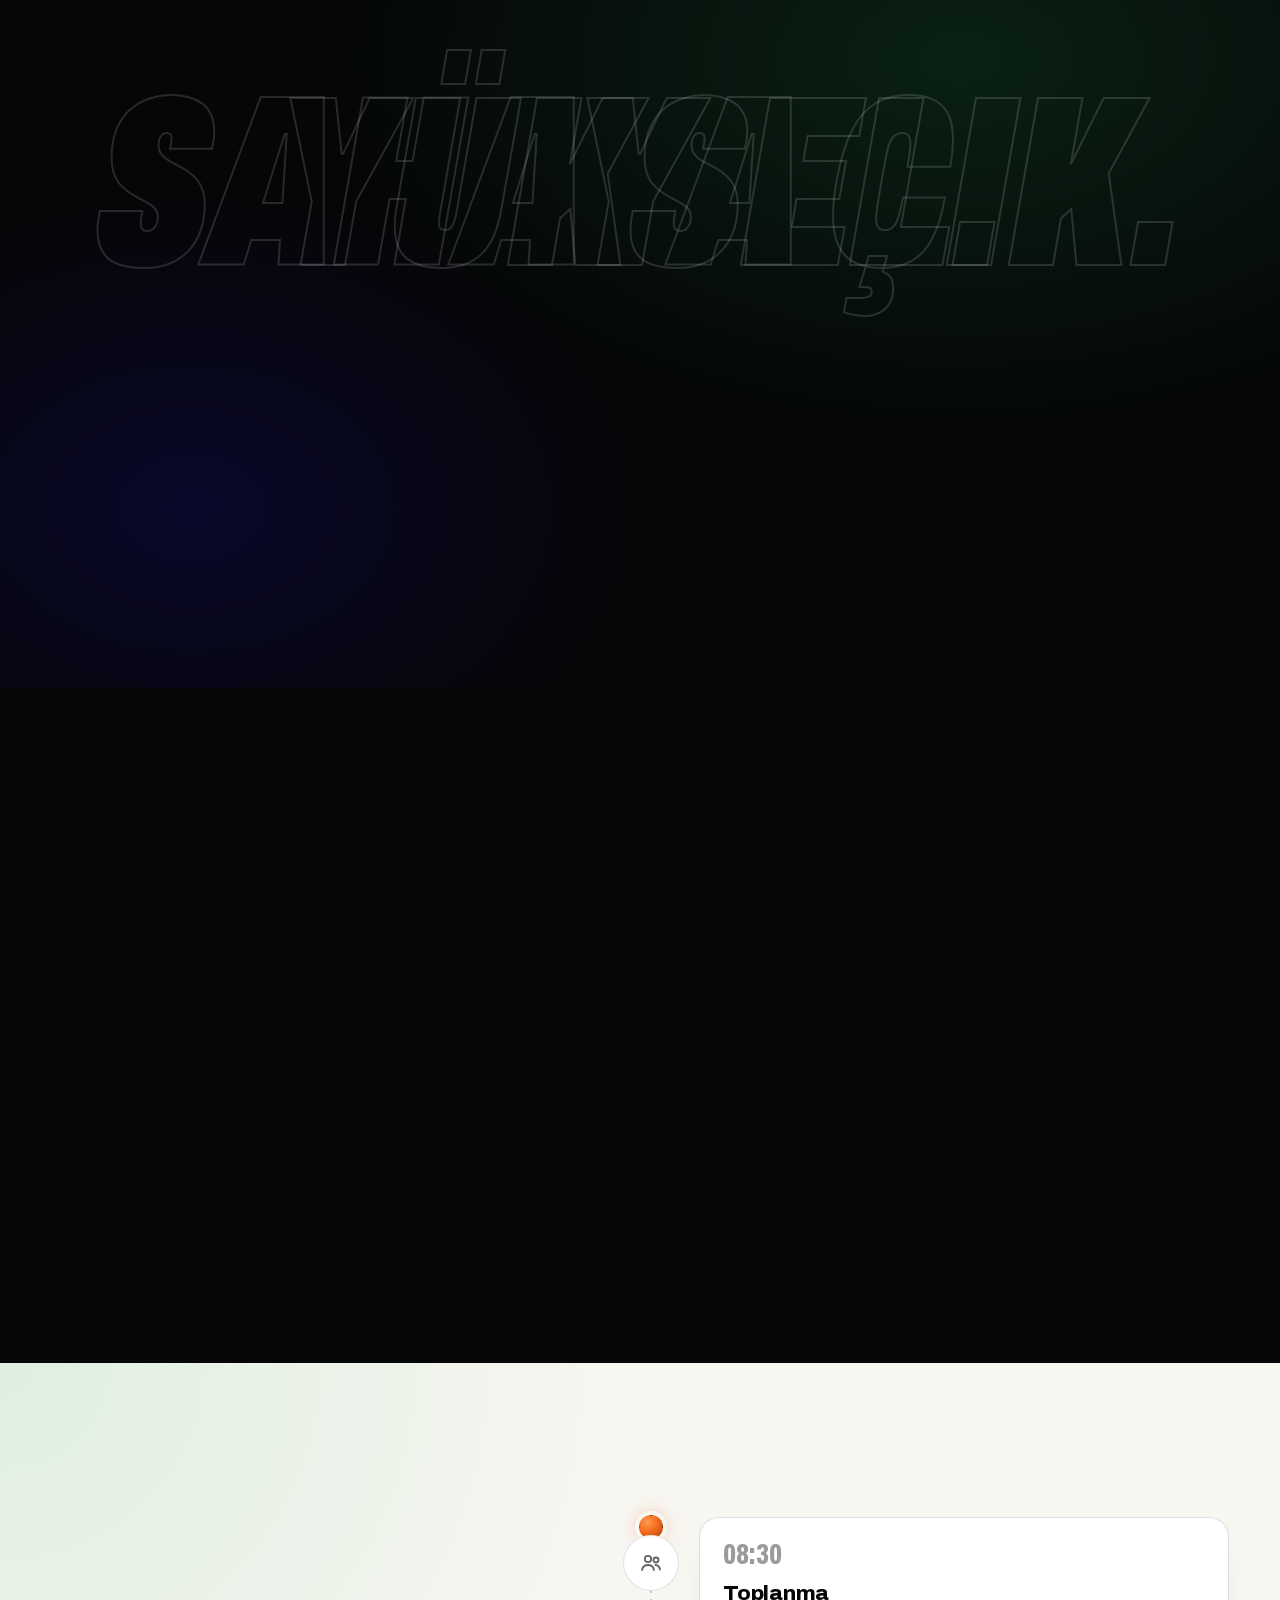
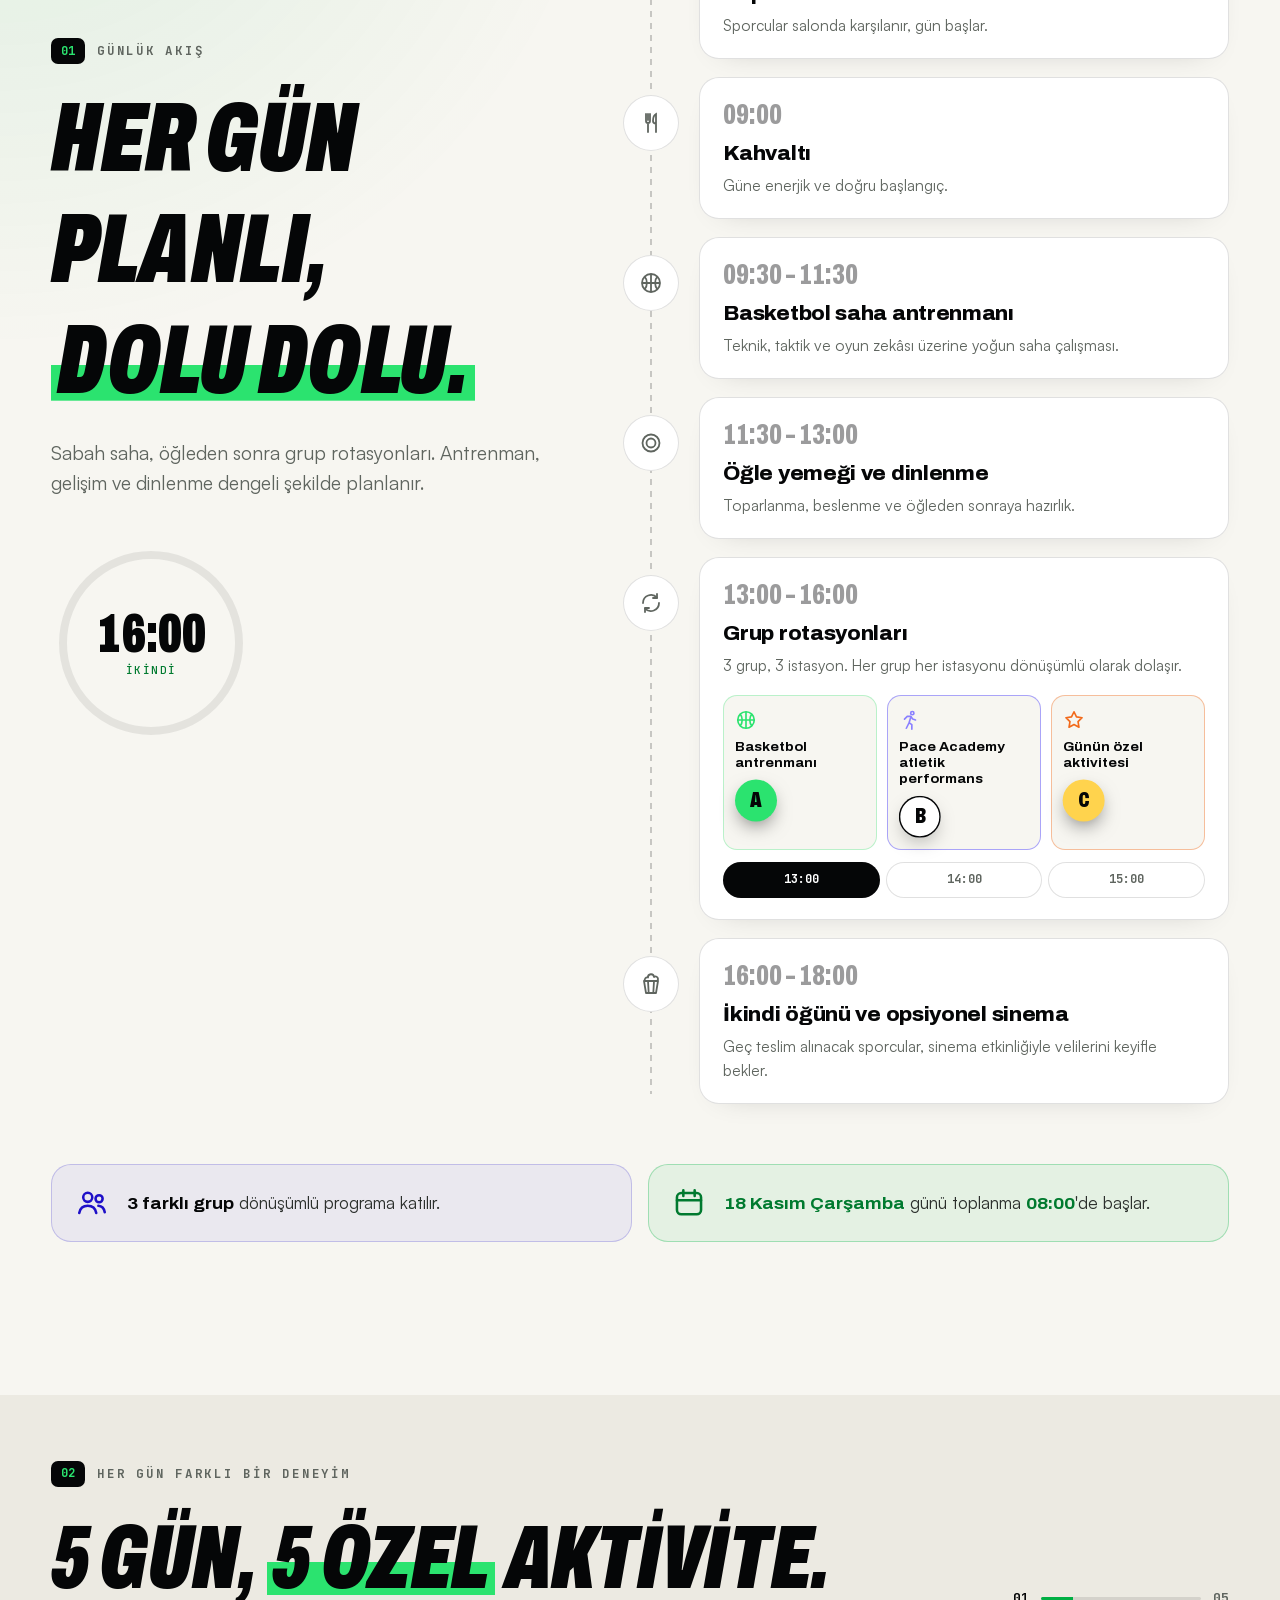
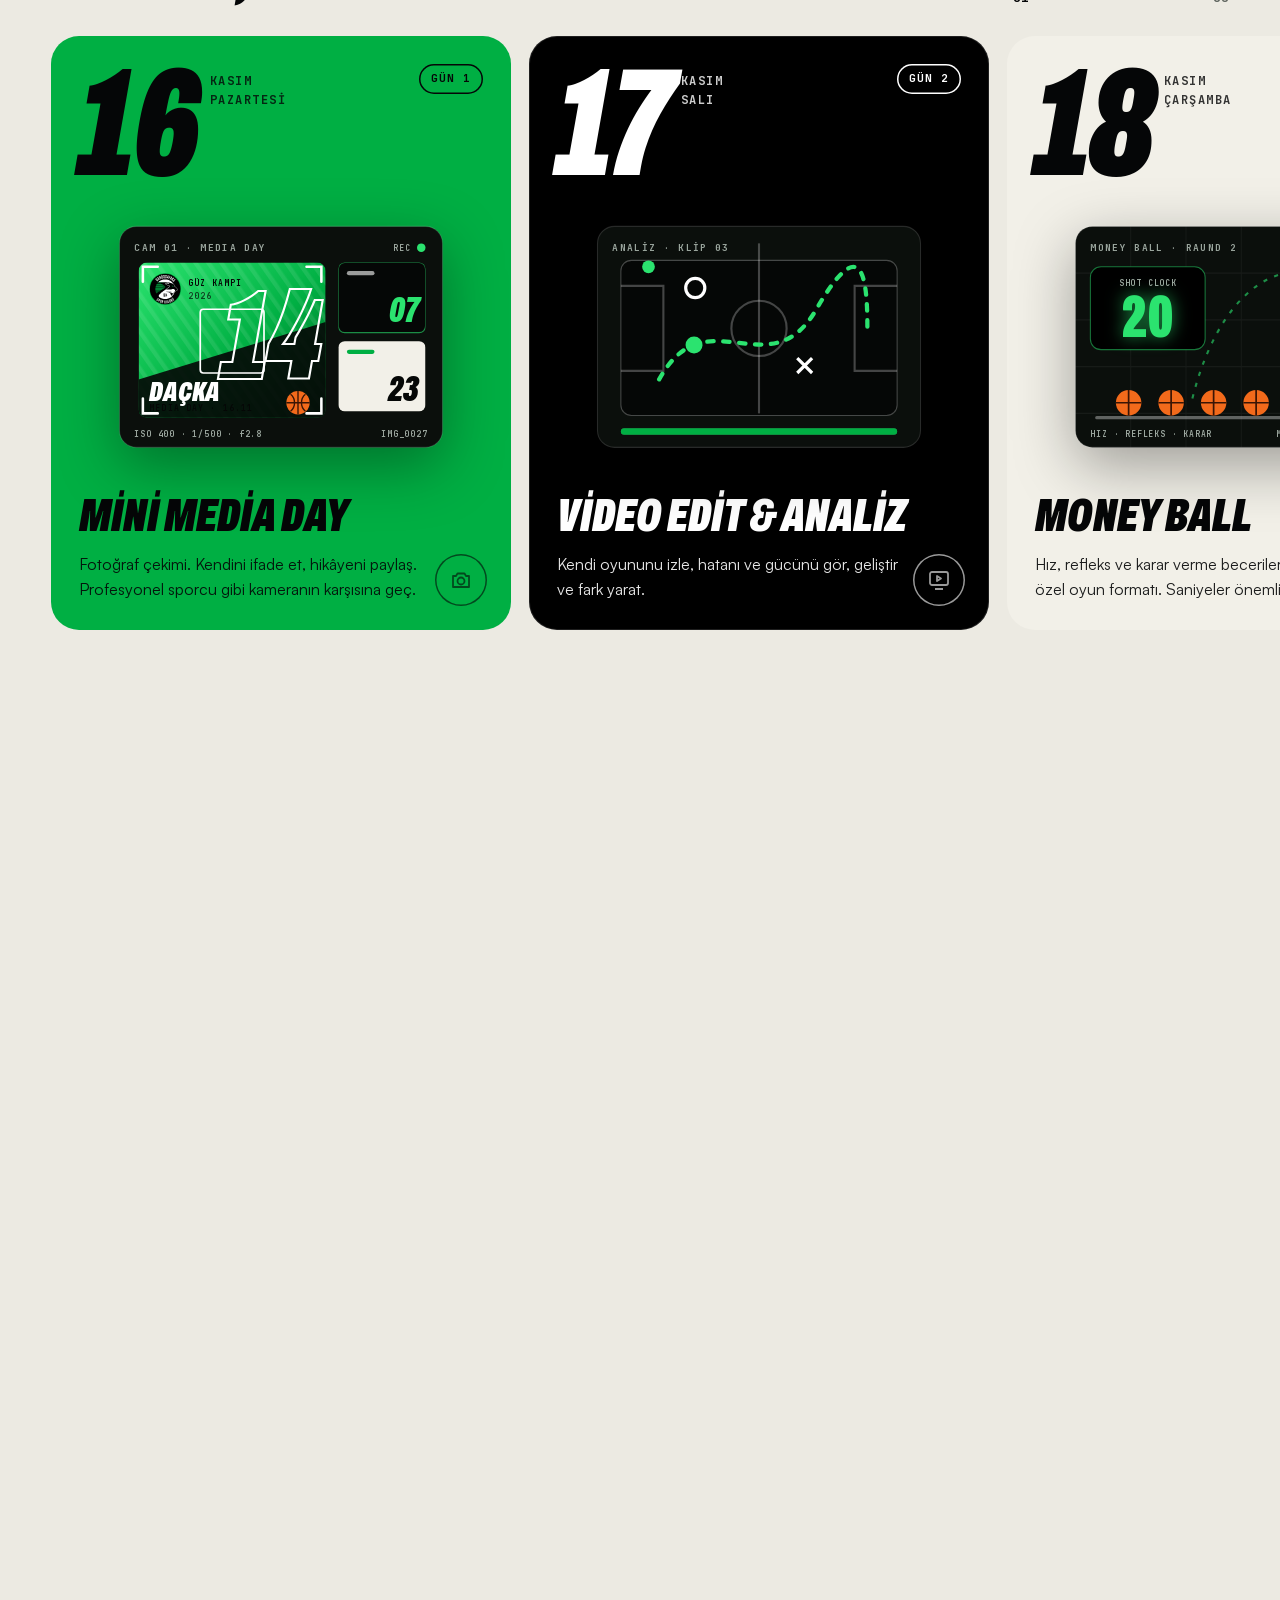
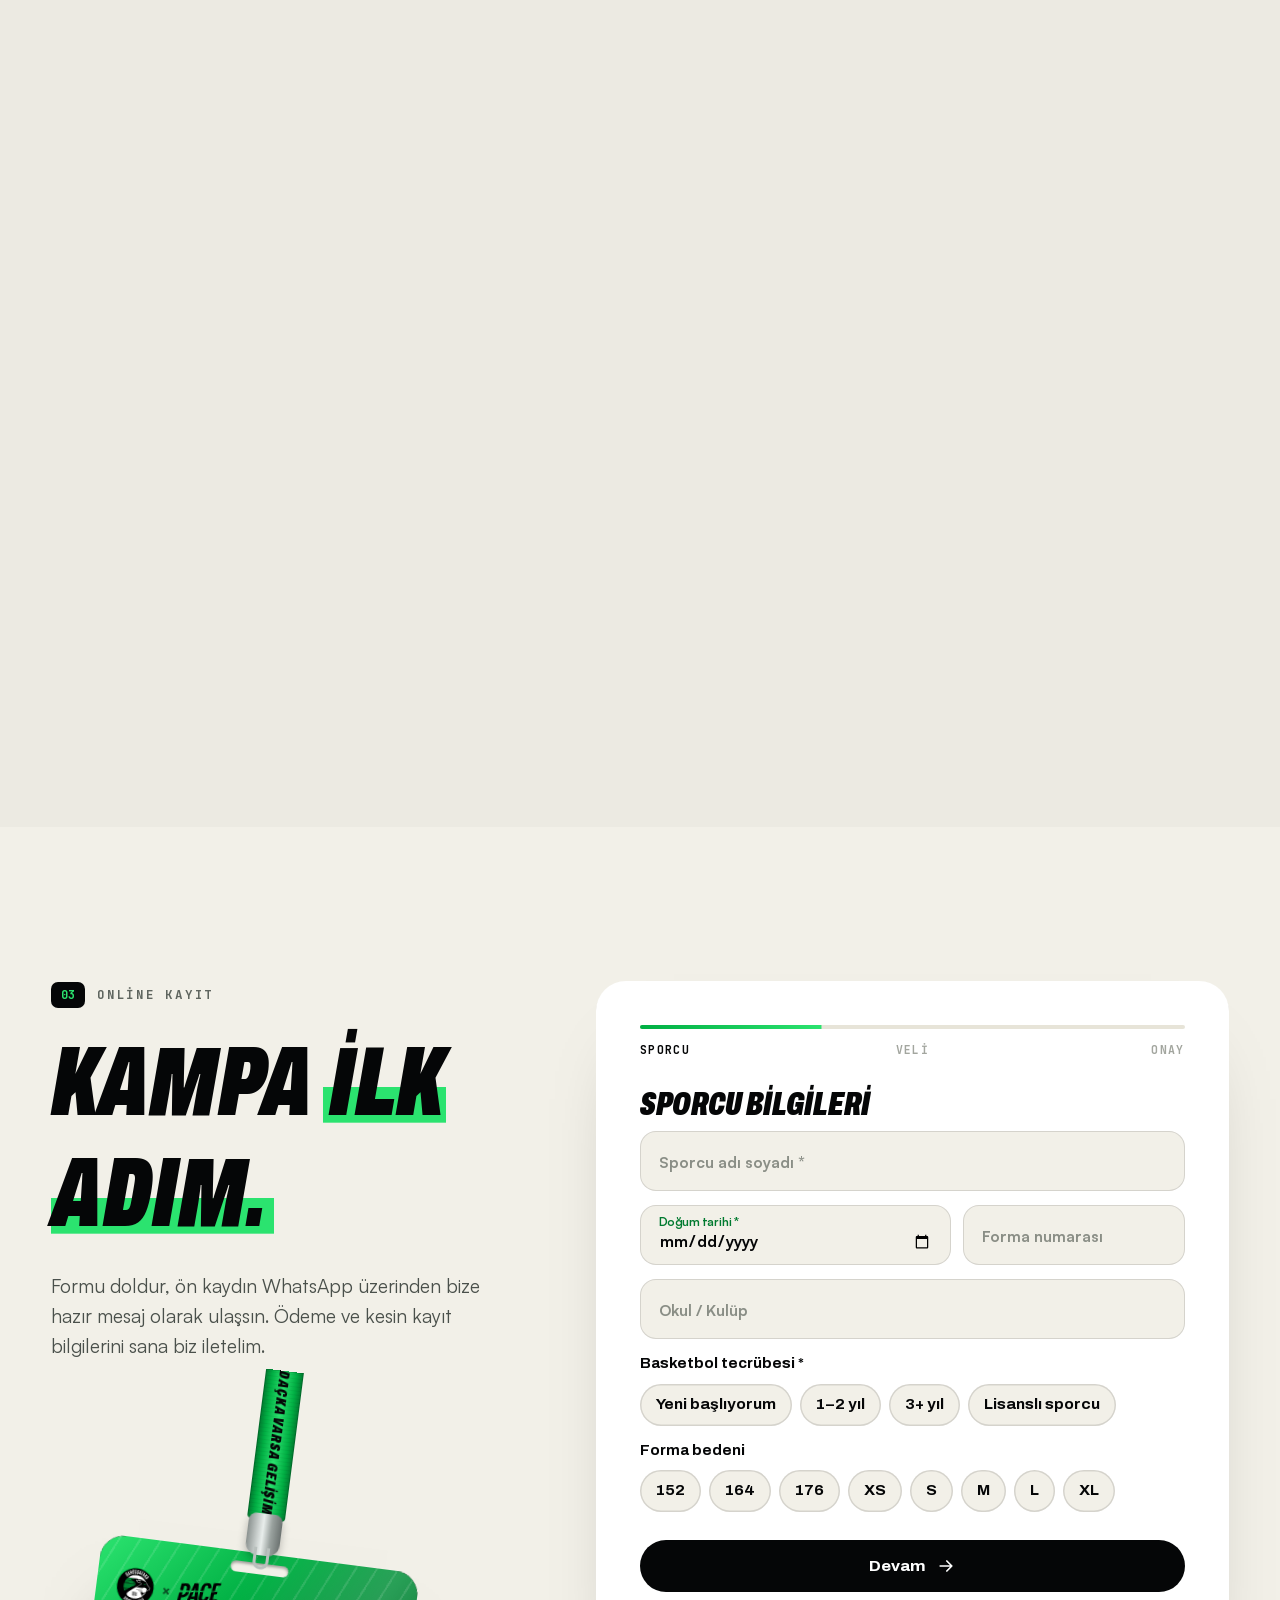
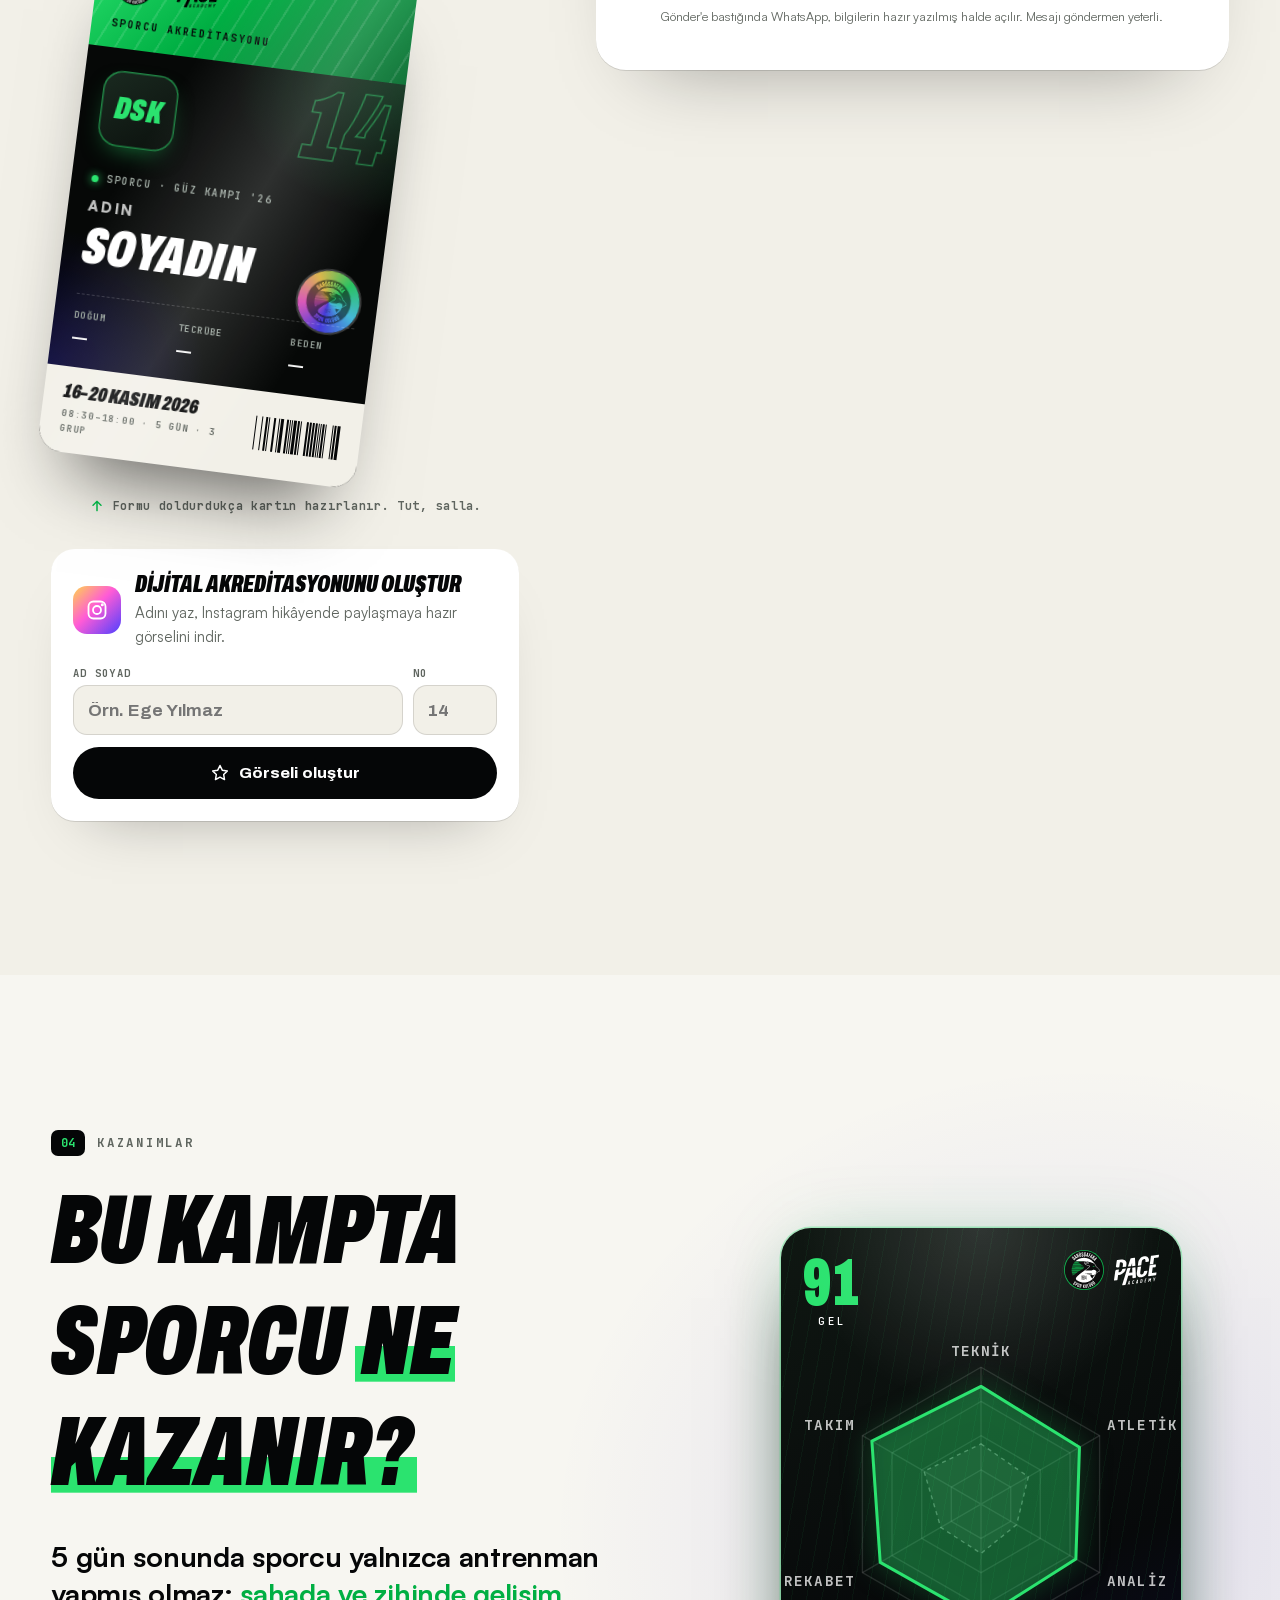
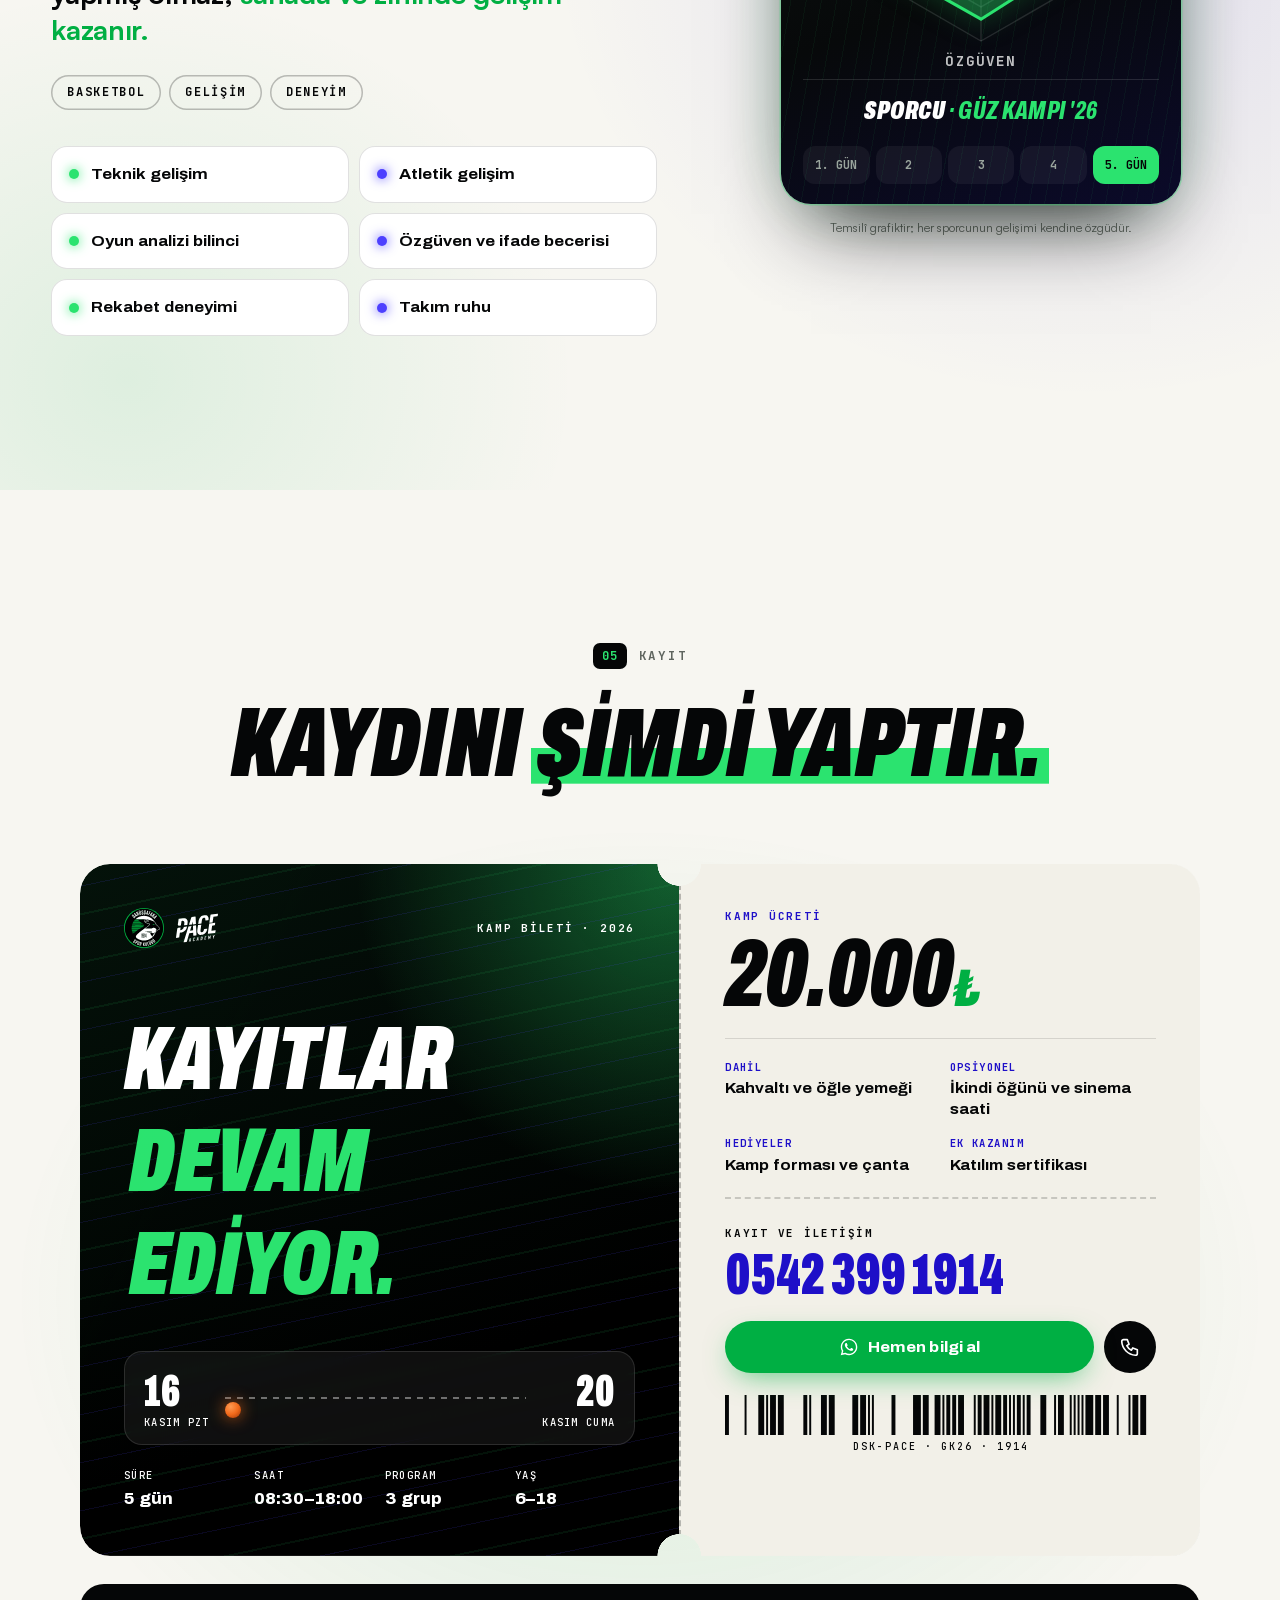
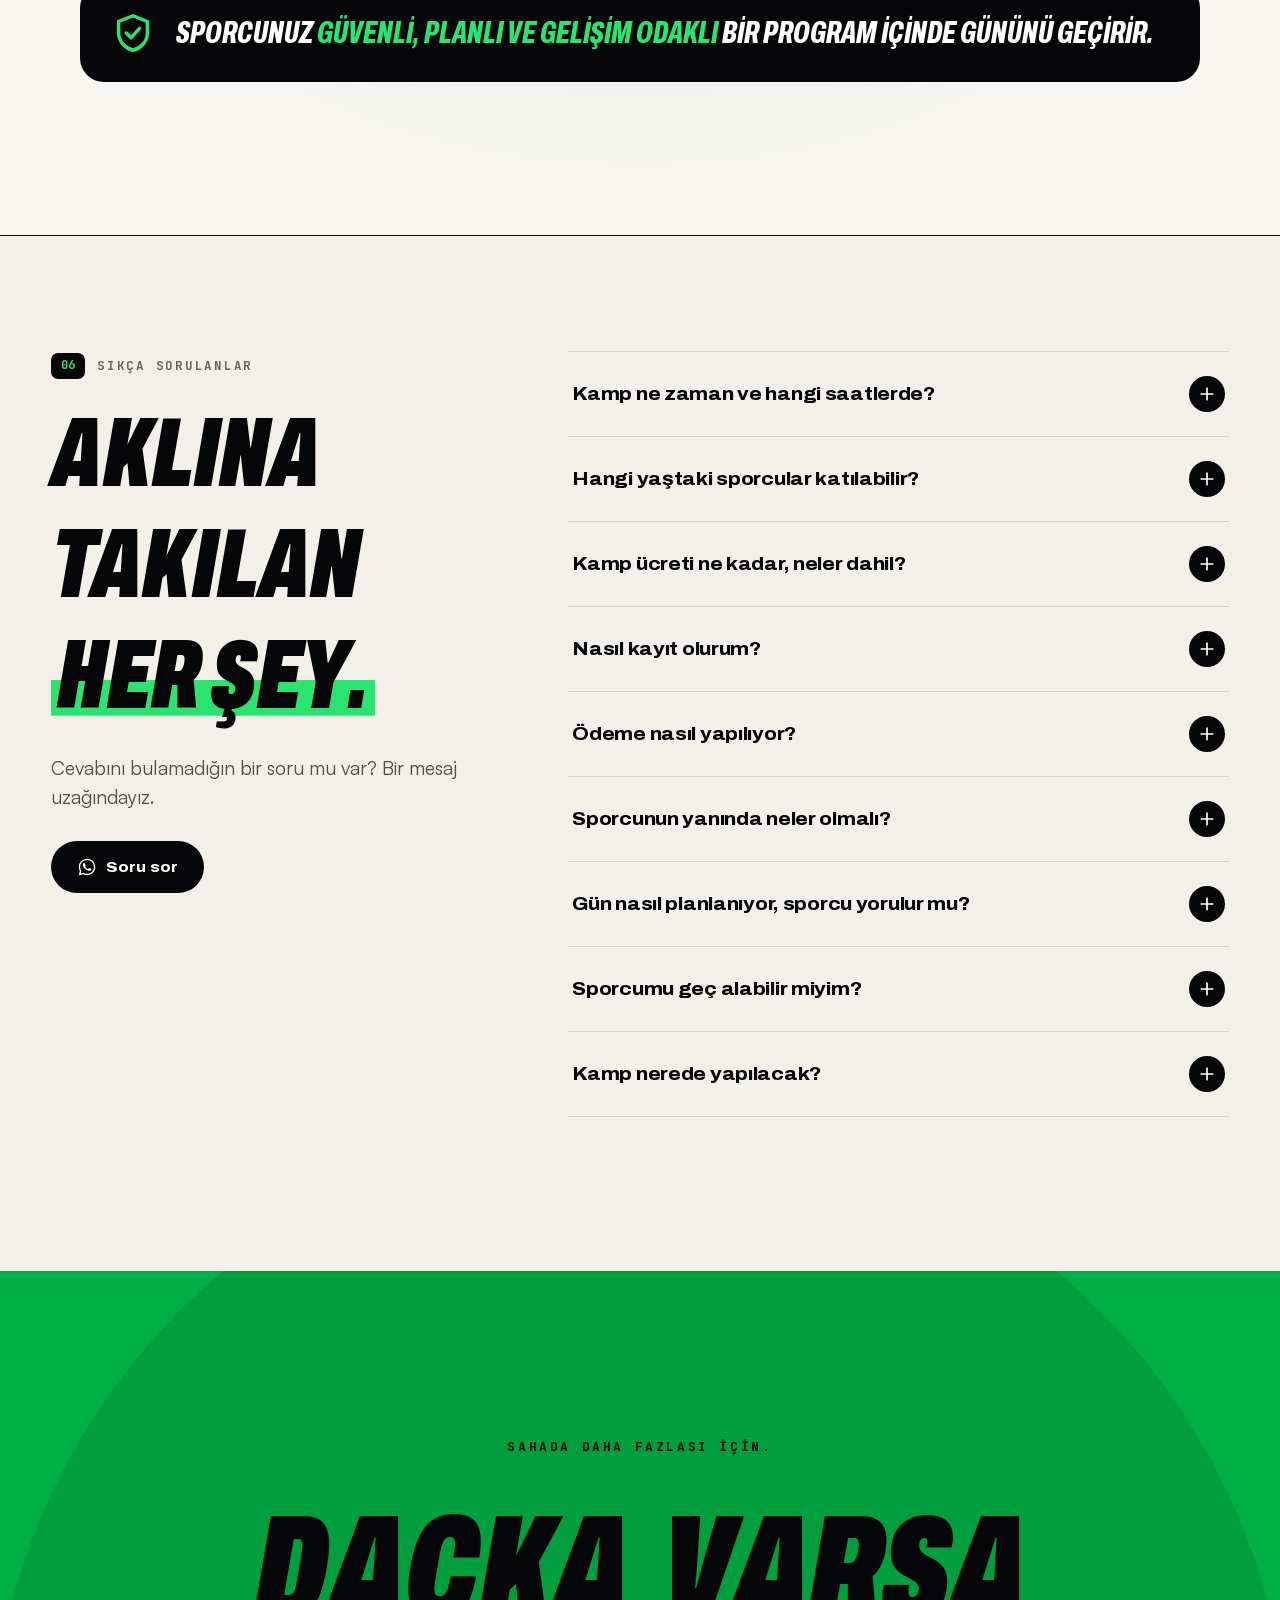
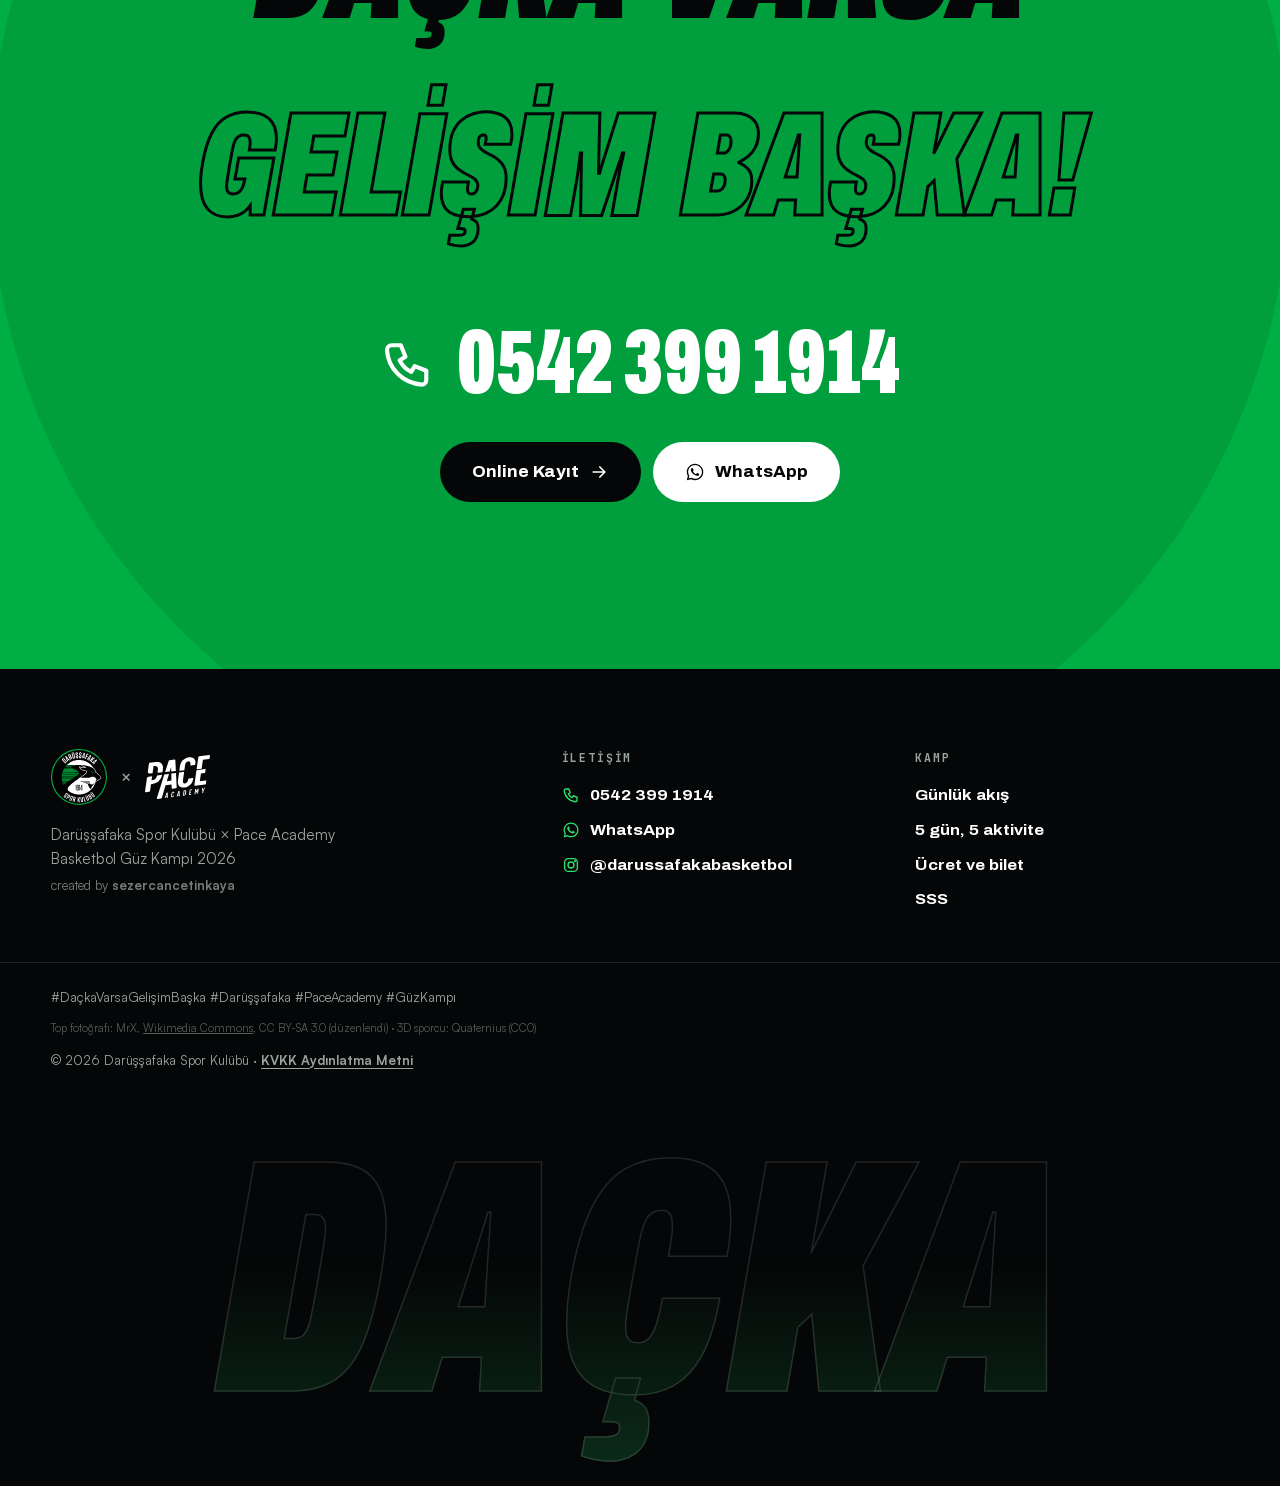
==== commit 7bf8c1a9: "Akreditasyon yukarı, Türkçe karakter satır aralıkları, WhatsApp hazır mesajı - Online kayıt ve dijit" ====
--- a/index.html
+++ b/index.html
@@ -146,7 +146,7 @@
   </nav>
   <div class="mnav-foot">
     <a class="btn btn-green" href="#kayit-formu">Online Kayıt<svg><use href="#i-arrow"/></svg></a>
-    <a class="btn btn-ghost" href="https://wa.me/905423991914" target="_blank" rel="noopener"><svg><use href="#i-wa"/></svg>WhatsApp</a>
+    <a class="btn btn-ghost" href="https://wa.me/905423991914?text=Merhaba%2C%20G%C3%BCz%20Kamp%C4%B1%202026%20hakk%C4%B1nda%20bilgi%20almak%20istiyorum." target="_blank" rel="noopener"><svg><use href="#i-wa"/></svg>WhatsApp</a>
     <a class="mnav-tel" href="tel:+905423991914">0542 399 1914</a>
   </div>
 </div>
@@ -518,125 +518,11 @@
 </section>
 </div>
 
-<!-- ============ KAZANIMLAR ============ -->
-<div class="light-zone" data-theme="light">
-<section class="sec sec-dark gains" id="kazanimlar">
-  <div class="wrap gains-grid">
-    <div class="gains-text">
-      <p class="sec-label" data-reveal><b>03</b>Kazanımlar</p>
-      <h2 class="h2" data-reveal>Bu kampta sporcu <mark>ne kazanır?</mark></h2>
-      <p class="gains-big" data-reveal>5 gün sonunda sporcu yalnızca antrenman yapmış olmaz; <em>sahada ve zihinde gelişim kazanır.</em></p>
-      <ul class="chips" data-reveal><li>Basketbol</li><li>Gelişim</li><li>Deneyim</li></ul>
-      <ul class="gain-list">
-        <li data-reveal><i class="g"></i>Teknik gelişim</li>
-        <li data-reveal><i></i>Atletik gelişim</li>
-        <li data-reveal><i class="g"></i>Oyun analizi bilinci</li>
-        <li data-reveal><i></i>Özgüven ve ifade becerisi</li>
-        <li data-reveal><i class="g"></i>Rekabet deneyimi</li>
-        <li data-reveal><i></i>Takım ruhu</li>
-      </ul>
-    </div>
-
-    <div class="pcard-wrap" data-reveal>
-      <div class="pcard tilt" id="pcard">
-        <div class="pcard-shine" aria-hidden="true"></div>
-        <div class="pcard-top">
-          <div class="pcard-ovr"><b id="pcOvr">62</b><span>GEL</span></div>
-          <div class="pcard-logos"><img src="assets/img/dsk-arma.svg" alt="" width="40" height="40"><img src="assets/img/pace-beyaz.svg" alt="" width="52" height="36"></div>
-        </div>
-        <svg class="radar" viewBox="-130 -125 260 250" aria-label="Kazanım grafiği">
-          <g class="radar-grid">
-            <polygon points="0,-100 86.6,-50 86.6,50 0,100 -86.6,50 -86.6,-50"/>
-            <polygon points="0,-75 65,-37.5 65,37.5 0,75 -65,37.5 -65,-37.5"/>
-            <polygon points="0,-50 43.3,-25 43.3,25 0,50 -43.3,25 -43.3,-25"/>
-            <polygon points="0,-25 21.7,-12.5 21.7,12.5 0,25 -21.7,12.5 -21.7,-12.5"/>
-            <path d="M0 0V-100M0 0 86.6-50M0 0 86.6 50M0 0V100M0 0-86.6 50M0 0-86.6-50"/>
-          </g>
-          <polygon class="radar-base" id="radarBase"/>
-          <polygon class="radar-val" id="radarVal"/>
-          <g class="radar-lbl" font-size="10.5">
-            <text x="0" y="-108" text-anchor="middle">TEKNİK</text>
-            <text x="92" y="-54">ATLETİK</text>
-            <text x="92" y="60">ANALİZ</text>
-            <text x="0" y="118" text-anchor="middle">ÖZGÜVEN</text>
-            <text x="-92" y="60" text-anchor="end">REKABET</text>
-            <text x="-92" y="-54" text-anchor="end">TAKIM</text>
-          </g>
-        </svg>
-        <div class="pcard-name">SPORCU <b>· GÜZ KAMPI '26</b></div>
-        <div class="pcard-days" role="group" aria-label="Kamp günü">
-          <button type="button" data-day="1" class="is-on">1. GÜN</button>
-          <button type="button" data-day="2">2</button>
-          <button type="button" data-day="3">3</button>
-          <button type="button" data-day="4">4</button>
-          <button type="button" data-day="5">5. GÜN</button>
-        </div>
-      </div>
-      <p class="pcard-note">Temsilî grafiktir; her sporcunun gelişimi kendine özgüdür.</p>
-    </div>
-  </div>
-</section>
-</div>
-
-<!-- ============ KAYIT BİLETİ ============ -->
-<div class="light-zone" data-theme="light">
-<section class="sec sec-dark ticket-sec" id="kayit">
-  <div class="wrap">
-    <div class="sec-head center">
-      <p class="sec-label" data-reveal><b>04</b>Kayıt</p>
-      <h2 class="h2" data-reveal>Kaydını <mark>şimdi yaptır.</mark></h2>
-    </div>
-
-    <div class="ticket-stage" data-reveal>
-      <div class="ticket tilt" id="ticket">
-        <div class="tk-left">
-          <div class="tk-streaks" aria-hidden="true"></div>
-          <div class="tk-brand"><img src="assets/img/dsk-arma.svg" alt="" width="40" height="40"><img src="assets/img/pace-beyaz.svg" alt="" width="54" height="38"><span>KAMP BİLETİ · 2026</span></div>
-          <h3 class="tk-title">Kayıtlar <mark>devam</mark><br><mark>ediyor.</mark></h3>
-          <div class="tk-rail">
-            <div><b>16</b><span>KASIM PZT</span></div>
-            <i><span class="tk-ballrun"></span></i>
-            <div class="r"><b>20</b><span>KASIM CUMA</span></div>
-          </div>
-          <dl class="tk-specs">
-            <div><dt>SÜRE</dt><dd>5 gün</dd></div>
-            <div><dt>SAAT</dt><dd>08:30–18:00</dd></div>
-            <div><dt>PROGRAM</dt><dd>3 grup</dd></div>
-            <div><dt>YAŞ</dt><dd>6–18</dd></div>
-          </dl>
-        </div>
-        <div class="tk-right">
-          <div class="tk-price"><span>KAMP ÜCRETİ</span><b>20.000<small>₺</small></b></div>
-          <dl class="tk-info">
-            <div><dt>DAHİL</dt><dd>Kahvaltı ve öğle yemeği</dd></div>
-            <div><dt>OPSİYONEL</dt><dd>İkindi öğünü ve sinema saati</dd></div>
-            <div><dt>HEDİYELER</dt><dd>Kamp forması ve çanta</dd></div>
-            <div><dt>EK KAZANIM</dt><dd>Katılım sertifikası</dd></div>
-          </dl>
-          <div class="tk-contact">
-            <span>KAYIT VE İLETİŞİM</span>
-            <a class="tk-phone" href="tel:+905423991914">0542 399 1914</a>
-            <div class="tk-btns">
-              <a class="btn btn-green magnetic" href="https://wa.me/905423991914?text=Merhaba%2C%20G%C3%BCz%20Kamp%C4%B1%202026%20hakk%C4%B1nda%20bilgi%20almak%20istiyorum." target="_blank" rel="noopener"><svg><use href="#i-wa"/></svg>Hemen bilgi al</a>
-              <a class="btn-round magnetic" href="tel:+905423991914" aria-label="Ara"><svg><use href="#i-phone"/></svg></a>
-            </div>
-          </div>
-          <svg class="tk-barcode" id="barcode" viewBox="0 0 220 40" preserveAspectRatio="none" aria-hidden="true"></svg>
-          <small class="tk-code">DSK-PACE · GK26 · 1914</small>
-        </div>
-        <div class="tk-sheen" aria-hidden="true"></div>
-      </div>
-    </div>
-    <div class="safe" data-reveal><svg><use href="#i-shield"/></svg><p>Sporcunuz <b>güvenli, planlı ve gelişim odaklı</b> bir program içinde gününü geçirir.</p></div>
-  </div>
-</section>
-</div>
-
 <!-- ============ ONLINE KAYIT ============ -->
 <section class="sec sec-paper reg" id="kayit-formu">
   <div class="wrap reg-grid">
     <div class="reg-side">
-      <p class="sec-label" data-reveal><b>05</b>Online kayıt</p>
+      <p class="sec-label" data-reveal><b>03</b>Online kayıt</p>
       <h2 class="h2" data-reveal>Kampa <mark>ilk adım.</mark></h2>
       <p class="lead" data-reveal>Formu doldur, ön kaydın WhatsApp üzerinden bize hazır mesaj olarak ulaşsın. Ödeme ve kesin kayıt bilgilerini sana biz iletelim.</p>
 
@@ -773,6 +659,120 @@
   <canvas class="confetti" id="confetti" aria-hidden="true"></canvas>
 </section>
 
+<!-- ============ KAZANIMLAR ============ -->
+<div class="light-zone" data-theme="light">
+<section class="sec sec-dark gains" id="kazanimlar">
+  <div class="wrap gains-grid">
+    <div class="gains-text">
+      <p class="sec-label" data-reveal><b>04</b>Kazanımlar</p>
+      <h2 class="h2" data-reveal>Bu kampta sporcu <mark>ne kazanır?</mark></h2>
+      <p class="gains-big" data-reveal>5 gün sonunda sporcu yalnızca antrenman yapmış olmaz; <em>sahada ve zihinde gelişim kazanır.</em></p>
+      <ul class="chips" data-reveal><li>Basketbol</li><li>Gelişim</li><li>Deneyim</li></ul>
+      <ul class="gain-list">
+        <li data-reveal><i class="g"></i>Teknik gelişim</li>
+        <li data-reveal><i></i>Atletik gelişim</li>
+        <li data-reveal><i class="g"></i>Oyun analizi bilinci</li>
+        <li data-reveal><i></i>Özgüven ve ifade becerisi</li>
+        <li data-reveal><i class="g"></i>Rekabet deneyimi</li>
+        <li data-reveal><i></i>Takım ruhu</li>
+      </ul>
+    </div>
+
+    <div class="pcard-wrap" data-reveal>
+      <div class="pcard tilt" id="pcard">
+        <div class="pcard-shine" aria-hidden="true"></div>
+        <div class="pcard-top">
+          <div class="pcard-ovr"><b id="pcOvr">62</b><span>GEL</span></div>
+          <div class="pcard-logos"><img src="assets/img/dsk-arma.svg" alt="" width="40" height="40"><img src="assets/img/pace-beyaz.svg" alt="" width="52" height="36"></div>
+        </div>
+        <svg class="radar" viewBox="-130 -125 260 250" aria-label="Kazanım grafiği">
+          <g class="radar-grid">
+            <polygon points="0,-100 86.6,-50 86.6,50 0,100 -86.6,50 -86.6,-50"/>
+            <polygon points="0,-75 65,-37.5 65,37.5 0,75 -65,37.5 -65,-37.5"/>
+            <polygon points="0,-50 43.3,-25 43.3,25 0,50 -43.3,25 -43.3,-25"/>
+            <polygon points="0,-25 21.7,-12.5 21.7,12.5 0,25 -21.7,12.5 -21.7,-12.5"/>
+            <path d="M0 0V-100M0 0 86.6-50M0 0 86.6 50M0 0V100M0 0-86.6 50M0 0-86.6-50"/>
+          </g>
+          <polygon class="radar-base" id="radarBase"/>
+          <polygon class="radar-val" id="radarVal"/>
+          <g class="radar-lbl" font-size="10.5">
+            <text x="0" y="-108" text-anchor="middle">TEKNİK</text>
+            <text x="92" y="-54">ATLETİK</text>
+            <text x="92" y="60">ANALİZ</text>
+            <text x="0" y="118" text-anchor="middle">ÖZGÜVEN</text>
+            <text x="-92" y="60" text-anchor="end">REKABET</text>
+            <text x="-92" y="-54" text-anchor="end">TAKIM</text>
+          </g>
+        </svg>
+        <div class="pcard-name">SPORCU <b>· GÜZ KAMPI '26</b></div>
+        <div class="pcard-days" role="group" aria-label="Kamp günü">
+          <button type="button" data-day="1" class="is-on">1. GÜN</button>
+          <button type="button" data-day="2">2</button>
+          <button type="button" data-day="3">3</button>
+          <button type="button" data-day="4">4</button>
+          <button type="button" data-day="5">5. GÜN</button>
+        </div>
+      </div>
+      <p class="pcard-note">Temsilî grafiktir; her sporcunun gelişimi kendine özgüdür.</p>
+    </div>
+  </div>
+</section>
+</div>
+
+<!-- ============ KAYIT BİLETİ ============ -->
+<div class="light-zone" data-theme="light">
+<section class="sec sec-dark ticket-sec" id="kayit">
+  <div class="wrap">
+    <div class="sec-head center">
+      <p class="sec-label" data-reveal><b>05</b>Kayıt</p>
+      <h2 class="h2" data-reveal>Kaydını <mark>şimdi yaptır.</mark></h2>
+    </div>
+
+    <div class="ticket-stage" data-reveal>
+      <div class="ticket tilt" id="ticket">
+        <div class="tk-left">
+          <div class="tk-streaks" aria-hidden="true"></div>
+          <div class="tk-brand"><img src="assets/img/dsk-arma.svg" alt="" width="40" height="40"><img src="assets/img/pace-beyaz.svg" alt="" width="54" height="38"><span>KAMP BİLETİ · 2026</span></div>
+          <h3 class="tk-title">Kayıtlar <mark>devam</mark><br><mark>ediyor.</mark></h3>
+          <div class="tk-rail">
+            <div><b>16</b><span>KASIM PZT</span></div>
+            <i><span class="tk-ballrun"></span></i>
+            <div class="r"><b>20</b><span>KASIM CUMA</span></div>
+          </div>
+          <dl class="tk-specs">
+            <div><dt>SÜRE</dt><dd>5 gün</dd></div>
+            <div><dt>SAAT</dt><dd>08:30–18:00</dd></div>
+            <div><dt>PROGRAM</dt><dd>3 grup</dd></div>
+            <div><dt>YAŞ</dt><dd>6–18</dd></div>
+          </dl>
+        </div>
+        <div class="tk-right">
+          <div class="tk-price"><span>KAMP ÜCRETİ</span><b>20.000<small>₺</small></b></div>
+          <dl class="tk-info">
+            <div><dt>DAHİL</dt><dd>Kahvaltı ve öğle yemeği</dd></div>
+            <div><dt>OPSİYONEL</dt><dd>İkindi öğünü ve sinema saati</dd></div>
+            <div><dt>HEDİYELER</dt><dd>Kamp forması ve çanta</dd></div>
+            <div><dt>EK KAZANIM</dt><dd>Katılım sertifikası</dd></div>
+          </dl>
+          <div class="tk-contact">
+            <span>KAYIT VE İLETİŞİM</span>
+            <a class="tk-phone" href="tel:+905423991914">0542 399 1914</a>
+            <div class="tk-btns">
+              <a class="btn btn-green magnetic" href="https://wa.me/905423991914?text=Merhaba%2C%20G%C3%BCz%20Kamp%C4%B1%202026%20hakk%C4%B1nda%20bilgi%20almak%20istiyorum." target="_blank" rel="noopener"><svg><use href="#i-wa"/></svg>Hemen bilgi al</a>
+              <a class="btn-round magnetic" href="tel:+905423991914" aria-label="Ara"><svg><use href="#i-phone"/></svg></a>
+            </div>
+          </div>
+          <svg class="tk-barcode" id="barcode" viewBox="0 0 220 40" preserveAspectRatio="none" aria-hidden="true"></svg>
+          <small class="tk-code">DSK-PACE · GK26 · 1914</small>
+        </div>
+        <div class="tk-sheen" aria-hidden="true"></div>
+      </div>
+    </div>
+    <div class="safe" data-reveal><svg><use href="#i-shield"/></svg><p>Sporcunuz <b>güvenli, planlı ve gelişim odaklı</b> bir program içinde gününü geçirir.</p></div>
+  </div>
+</section>
+</div>
+
 <!-- ============ SSS ============ -->
 <section class="sec sec-paper faq" id="sss">
   <div class="wrap faq-grid">
@@ -780,7 +780,7 @@
       <p class="sec-label" data-reveal><b>06</b>Sıkça sorulanlar</p>
       <h2 class="h2" data-reveal>Aklına takılan <mark>her şey.</mark></h2>
       <p class="lead" data-reveal>Cevabını bulamadığın bir soru mu var? Bir mesaj uzağındayız.</p>
-      <a class="btn btn-dark" href="https://wa.me/905423991914" target="_blank" rel="noopener" data-reveal><svg><use href="#i-wa"/></svg>Soru sor</a>
+      <a class="btn btn-dark" href="https://wa.me/905423991914?text=Merhaba%2C%20G%C3%BCz%20Kamp%C4%B1%202026%20hakk%C4%B1nda%20bilgi%20almak%20istiyorum." target="_blank" rel="noopener" data-reveal><svg><use href="#i-wa"/></svg>Soru sor</a>
     </div>
     <div class="acc">
       <details data-reveal><summary>Kamp ne zaman ve hangi saatlerde?<svg><use href="#i-plus"/></svg></summary><div class="acc-b"><p>Kamp <b>16–20 Kasım 2026</b> tarihleri arasında, Pazartesi'den Cuma'ya 5 gün sürer. Program her gün <b>08:30–18:00</b> arasındadır. <b>18 Kasım Çarşamba</b> günü toplanma <b>08:00</b>'de başlar.</p></div></details>
@@ -808,7 +808,7 @@
     <a class="final-phone magnetic" href="tel:+905423991914" data-cursor="ARA" data-reveal><svg><use href="#i-phone"/></svg>0542 399 1914</a>
     <div class="final-cta" data-reveal>
       <a class="btn btn-dark btn-lg magnetic" href="#kayit-formu">Online Kayıt<svg><use href="#i-arrow"/></svg></a>
-      <a class="btn btn-white btn-lg magnetic" href="https://wa.me/905423991914" target="_blank" rel="noopener"><svg><use href="#i-wa"/></svg>WhatsApp</a>
+      <a class="btn btn-white btn-lg magnetic" href="https://wa.me/905423991914?text=Merhaba%2C%20G%C3%BCz%20Kamp%C4%B1%202026%20hakk%C4%B1nda%20bilgi%20almak%20istiyorum." target="_blank" rel="noopener"><svg><use href="#i-wa"/></svg>WhatsApp</a>
     </div>
   </div>
 </section>
@@ -826,7 +826,7 @@
     <div class="ftr-col">
       <h4>İletişim</h4>
       <a href="tel:+905423991914"><svg><use href="#i-phone"/></svg>0542 399 1914</a>
-      <a href="https://wa.me/905423991914" target="_blank" rel="noopener"><svg><use href="#i-wa"/></svg>WhatsApp</a>
+      <a href="https://wa.me/905423991914?text=Merhaba%2C%20G%C3%BCz%20Kamp%C4%B1%202026%20hakk%C4%B1nda%20bilgi%20almak%20istiyorum." target="_blank" rel="noopener"><svg><use href="#i-wa"/></svg>WhatsApp</a>
       <a href="https://www.instagram.com/darussafakabasketbol/" target="_blank" rel="noopener"><svg><use href="#i-ig"/></svg>@darussafakabasketbol</a>
     </div>
     <div class="ftr-col">
@@ -850,7 +850,7 @@
 
 <nav class="dock" aria-label="Hızlı işlemler">
   <a href="tel:+905423991914"><svg><use href="#i-phone"/></svg>Ara</a>
-  <a href="https://wa.me/905423991914" target="_blank" rel="noopener" class="dock-wa"><svg><use href="#i-wa"/></svg>WhatsApp</a>
+  <a href="https://wa.me/905423991914?text=Merhaba%2C%20G%C3%BCz%20Kamp%C4%B1%202026%20hakk%C4%B1nda%20bilgi%20almak%20istiyorum." target="_blank" rel="noopener" class="dock-wa"><svg><use href="#i-wa"/></svg>WhatsApp</a>
   <a href="#kayit-formu" class="dock-main">Kayıt Ol<svg><use href="#i-arrow"/></svg></a>
 </nav>
 
--- a/assets/css/style.css
+++ b/assets/css/style.css
@@ -155,7 +155,7 @@
 .sec-dark .sec-label{color:var(--muted-d)}
 .sec-label b{display:inline-grid;place-items:center;min-width:34px;height:26px;padding:0 8px;border-radius:7px;background:var(--ink);color:var(--green-hi);font-size:12px;letter-spacing:.04em}
 .sec-dark .sec-label b{background:var(--green);color:var(--ink)}
-.h2{font-family:var(--f-d);font-stretch:62%;font-weight:900;font-style:italic;text-transform:uppercase;font-size:clamp(46px,7.6vw,118px);line-height:1.02;letter-spacing:-.005em}
+.h2{font-family:var(--f-d);font-stretch:62%;font-weight:900;font-style:italic;text-transform:uppercase;font-size:clamp(46px,7.6vw,118px);line-height:1.14;letter-spacing:-.005em}
 mark{color:inherit;background:linear-gradient(var(--green-hi),var(--green-hi)) no-repeat 0 82%/0% 34%;padding:0 .06em;transition:background-size 1.1s var(--ease-o) .35s}
 .in mark,.in.mark,mark.in{background-size:100% 34%}
 .sec-dark mark,.final mark{background:none;color:var(--green-hi)}
@@ -245,7 +245,7 @@
 .pillar:hover .pillar-ic{background:var(--green-hi);color:var(--ink);transform:rotate(-10deg) scale(1.08)}
 .pillar-n{position:absolute;right:20px;top:16px;font-family:var(--f-d);font-stretch:62%;font-weight:900;font-style:italic;font-size:64px;line-height:1;color:transparent;-webkit-text-stroke:1.5px rgba(5,6,7,.12);transition:-webkit-text-stroke-color .4s}
 .pillar:hover .pillar-n{-webkit-text-stroke-color:rgba(255,255,255,.25)}
-.pillar h3{font-family:var(--f-d);font-stretch:62%;font-weight:800;font-style:italic;text-transform:uppercase;font-size:28px;line-height:1.05;margin:56px 0 10px}
+.pillar h3{font-family:var(--f-d);font-stretch:62%;font-weight:800;font-style:italic;text-transform:uppercase;font-size:28px;line-height:1.14;margin:56px 0 10px}
 .pillar p{font-size:16px;line-height:1.6;color:var(--muted);transition:color .4s}
 .pillar:hover p{color:rgba(255,255,255,.7)}
 .numbers{display:grid;grid-template-columns:repeat(4,1fr);margin-top:clamp(60px,8vw,110px);border-top:1.5px solid var(--ink)}
@@ -255,7 +255,7 @@
 .numbers b{font-family:var(--f-d);font-stretch:62%;font-weight:900;font-style:italic;font-size:clamp(64px,8vw,128px);line-height:.85;letter-spacing:-.01em;font-variant-numeric:tabular-nums}
 .numbers b small{font-size:.5em;color:var(--green)}
 .numbers li>span{font-family:var(--f-m);font-size:12px;letter-spacing:.1em;text-transform:uppercase;color:var(--muted)}
-.motto{display:grid;margin-top:clamp(70px,9vw,130px);font-family:var(--f-d);font-stretch:62%;font-weight:900;font-style:italic;text-transform:uppercase;font-size:clamp(40px,6.6vw,100px);line-height:1.04}
+.motto{display:grid;margin-top:clamp(70px,9vw,130px);font-family:var(--f-d);font-stretch:62%;font-weight:900;font-style:italic;text-transform:uppercase;font-size:clamp(40px,6.6vw,100px);line-height:1.14}
 .motto .g{color:var(--green);padding-left:clamp(30px,8vw,140px)}
 .motto span{display:block;padding:.04em 0}
 
@@ -364,7 +364,7 @@
 .day-tag{margin-left:auto;padding:6px 12px;border-radius:999px;font-family:var(--f-m);font-size:11px;font-weight:700;letter-spacing:.1em;box-shadow:inset 0 0 0 1.5px currentColor}
 .day-art{flex:1;display:grid;place-items:center;padding:14px 0;min-height:200px}
 .art{width:100%;max-width:340px;height:auto;overflow:visible}
-.day h3{font-family:var(--f-d);font-stretch:62%;font-weight:900;font-style:italic;text-transform:uppercase;font-size:clamp(38px,3.6vw,50px);line-height:1.02}
+.day h3{font-family:var(--f-d);font-stretch:62%;font-weight:900;font-style:italic;text-transform:uppercase;font-size:clamp(38px,3.6vw,50px);line-height:1.14}
 .day p{margin-top:10px;font-size:16px;line-height:1.55;opacity:.9;max-width:360px}
 .day-ic{position:absolute;right:24px;bottom:24px;width:52px;height:52px;border-radius:50%;display:grid;place-items:center;box-shadow:inset 0 0 0 1.5px currentColor;opacity:.6}
 .day-ic svg{width:24px;height:24px}
@@ -376,7 +376,7 @@
 .day-5{background:linear-gradient(150deg,#0e7a3a 0%,var(--green) 30%,#1a2bd0 85%,var(--pace) 100%);color:#fff}
 .day-5::before{content:"";position:absolute;inset:0;z-index:-1;background:repeating-linear-gradient(115deg,transparent 0 22px,rgba(255,255,255,.06) 22px 24px)}
 .day-end{display:flex;flex-direction:column;justify-content:center;gap:30px;background:transparent;width:min(84vw,520px)}
-.day-end p{font-family:var(--f-d);font-stretch:62%;font-weight:900;font-style:italic;text-transform:uppercase;font-size:clamp(48px,5vw,76px);line-height:1.02}
+.day-end p{font-family:var(--f-d);font-stretch:62%;font-weight:900;font-style:italic;text-transform:uppercase;font-size:clamp(48px,5vw,76px);line-height:1.14}
 .day-end mark{background:none;color:var(--green-hi)}
 .day-end .btn{align-self:flex-start}
 /* art anims */
@@ -523,7 +523,7 @@
 .pitem p{margin-top:6px;color:var(--muted);font-size:16px;line-height:1.6}
 .safe{display:flex;align-items:center;gap:20px;margin-top:20px;padding:26px 30px;border-radius:var(--r);background:var(--ink);color:#fff}
 .safe svg{width:46px;height:46px;flex:none;color:var(--green-hi)}
-.safe p{font-family:var(--f-d);font-stretch:62%;font-weight:800;font-style:italic;text-transform:uppercase;font-size:clamp(22px,2.4vw,32px);line-height:1.05}
+.safe p{font-family:var(--f-d);font-stretch:62%;font-weight:800;font-style:italic;text-transform:uppercase;font-size:clamp(22px,2.4vw,32px);line-height:1.14}
 .safe b{color:var(--green-hi);font-weight:inherit}
 
 /* ---------- TICKET ---------- */
@@ -539,7 +539,7 @@
 .tk-brand img{height:40px;width:auto}
 .tk-brand img+img{height:30px}
 .tk-brand span{margin-left:auto;font-family:var(--f-m);font-size:11px;font-weight:700;letter-spacing:.16em;color:var(--muted-d)}
-.tk-title{margin-top:clamp(34px,5vw,60px);font-family:var(--f-d);font-stretch:62%;font-weight:900;font-style:italic;text-transform:uppercase;font-size:clamp(58px,7vw,104px);line-height:1}
+.tk-title{margin-top:clamp(34px,5vw,60px);font-family:var(--f-d);font-stretch:62%;font-weight:900;font-style:italic;text-transform:uppercase;font-size:clamp(58px,7vw,104px);line-height:1.14}
 .tk-title mark{background:none;color:var(--green-hi)}
 .tk-rail{display:flex;align-items:center;gap:16px;margin-top:36px;padding:18px 20px;border-radius:18px;background:rgba(255,255,255,.06);box-shadow:inset 0 0 0 1px var(--line-d);backdrop-filter:blur(6px);-webkit-backdrop-filter:blur(6px)}
 .tk-rail div{display:grid;line-height:1}
@@ -618,7 +618,7 @@
 .sg-head{display:flex;gap:14px;align-items:center}
 .sg-badge{flex:none;width:48px;height:48px;border-radius:14px;display:grid;place-items:center;background:linear-gradient(135deg,#ffd34d,#ff5bd6 45%,#4d40ff);color:#fff}
 .sg-badge svg{width:24px;height:24px}
-.sg-t{font-family:var(--f-d);font-stretch:62%;font-weight:900;font-style:italic;text-transform:uppercase;font-size:24px;line-height:1.1}
+.sg-t{font-family:var(--f-d);font-stretch:62%;font-weight:900;font-style:italic;text-transform:uppercase;font-size:24px;line-height:1.14}
 .sg-d{font-size:15px;color:var(--muted);margin-top:2px}
 .sg-row{display:grid;grid-template-columns:1fr 84px;gap:10px;margin-top:16px}
 .sg-field{display:grid;gap:4px}
@@ -693,7 +693,7 @@
 .done-badge{width:96px;height:96px;border-radius:50%;display:grid;place-items:center;background:var(--green-hi);animation:pop .7s var(--ease-o)}
 .done-badge svg{width:46px;height:46px;color:var(--ink)}
 @keyframes pop{from{transform:scale(0) rotate(-40deg)}}
-.reg-done h3{font-family:var(--f-d);font-stretch:62%;font-weight:900;font-style:italic;text-transform:uppercase;font-size:52px;line-height:1}
+.reg-done h3{font-family:var(--f-d);font-stretch:62%;font-weight:900;font-style:italic;text-transform:uppercase;font-size:52px;line-height:1.14}
 .reg-done p{color:var(--muted);max-width:380px}
 .confetti{position:fixed;inset:0;width:100%;height:100%;pointer-events:none;z-index:960}
 
@@ -719,8 +719,8 @@
 .final-bg img{width:100%;height:auto;animation:slowspin 60s linear infinite}
 @keyframes slowspin{to{transform:rotate(360deg)}}
 .final-pre{font-family:var(--f-m);font-weight:700;font-size:13px;letter-spacing:.2em;text-transform:uppercase}
-.final-title{display:grid;margin-top:16px;font-family:var(--f-d);font-stretch:62%;font-weight:900;font-style:italic;text-transform:uppercase;font-size:clamp(64px,13.5vw,220px);line-height:.82;letter-spacing:-.01em}
-.ft-row{display:block;overflow:hidden;padding:.16em .06em .18em;margin:-.08em 0 -.1em}
+.final-title{display:grid;margin-top:16px;font-family:var(--f-d);font-stretch:62%;font-weight:900;font-style:italic;text-transform:uppercase;font-size:clamp(44px,11.5vw,190px);line-height:1.14;letter-spacing:-.01em}
+.ft-row{display:block;overflow:hidden;padding:.08em .06em .12em;margin:0}
 .ft-o{color:transparent;-webkit-text-stroke:clamp(1.5px,.25vw,3px) var(--ink)}
 .final-phone{display:inline-flex;align-items:center;gap:.25em;margin-top:clamp(30px,4vw,50px);font-family:var(--f-d);font-stretch:62%;font-weight:900;font-size:clamp(48px,7vw,104px);line-height:1;color:#fff;transition:color .3s}
 .final-phone svg{width:.62em;height:.62em}
@@ -757,7 +757,7 @@
 .kvkk::backdrop{background:rgba(5,6,7,.7);backdrop-filter:blur(6px);-webkit-backdrop-filter:blur(6px)}
 .kvkk[open]{animation:dlg .5s var(--ease-o)}
 @keyframes dlg{from{opacity:0;transform:translateY(30px) scale(.97)}}
-.kvkk h3{font-family:var(--f-d);font-stretch:62%;font-weight:900;font-style:italic;text-transform:uppercase;font-size:36px;line-height:1;margin-bottom:16px;padding-right:40px}
+.kvkk h3{font-family:var(--f-d);font-stretch:62%;font-weight:900;font-style:italic;text-transform:uppercase;font-size:36px;line-height:1.14;margin-bottom:16px;padding-right:40px}
 .kvkk-b{display:grid;gap:12px;font-size:15px;color:var(--muted);max-height:60vh;overflow:auto}
 .kvkk-n{font-size:12.5px;padding:10px 14px;border-radius:12px;background:var(--paper-2)}
 .kvkk-x{position:absolute;right:18px;top:18px;width:42px;height:42px;border-radius:50%;background:var(--ink);color:#fff;display:grid;place-items:center}
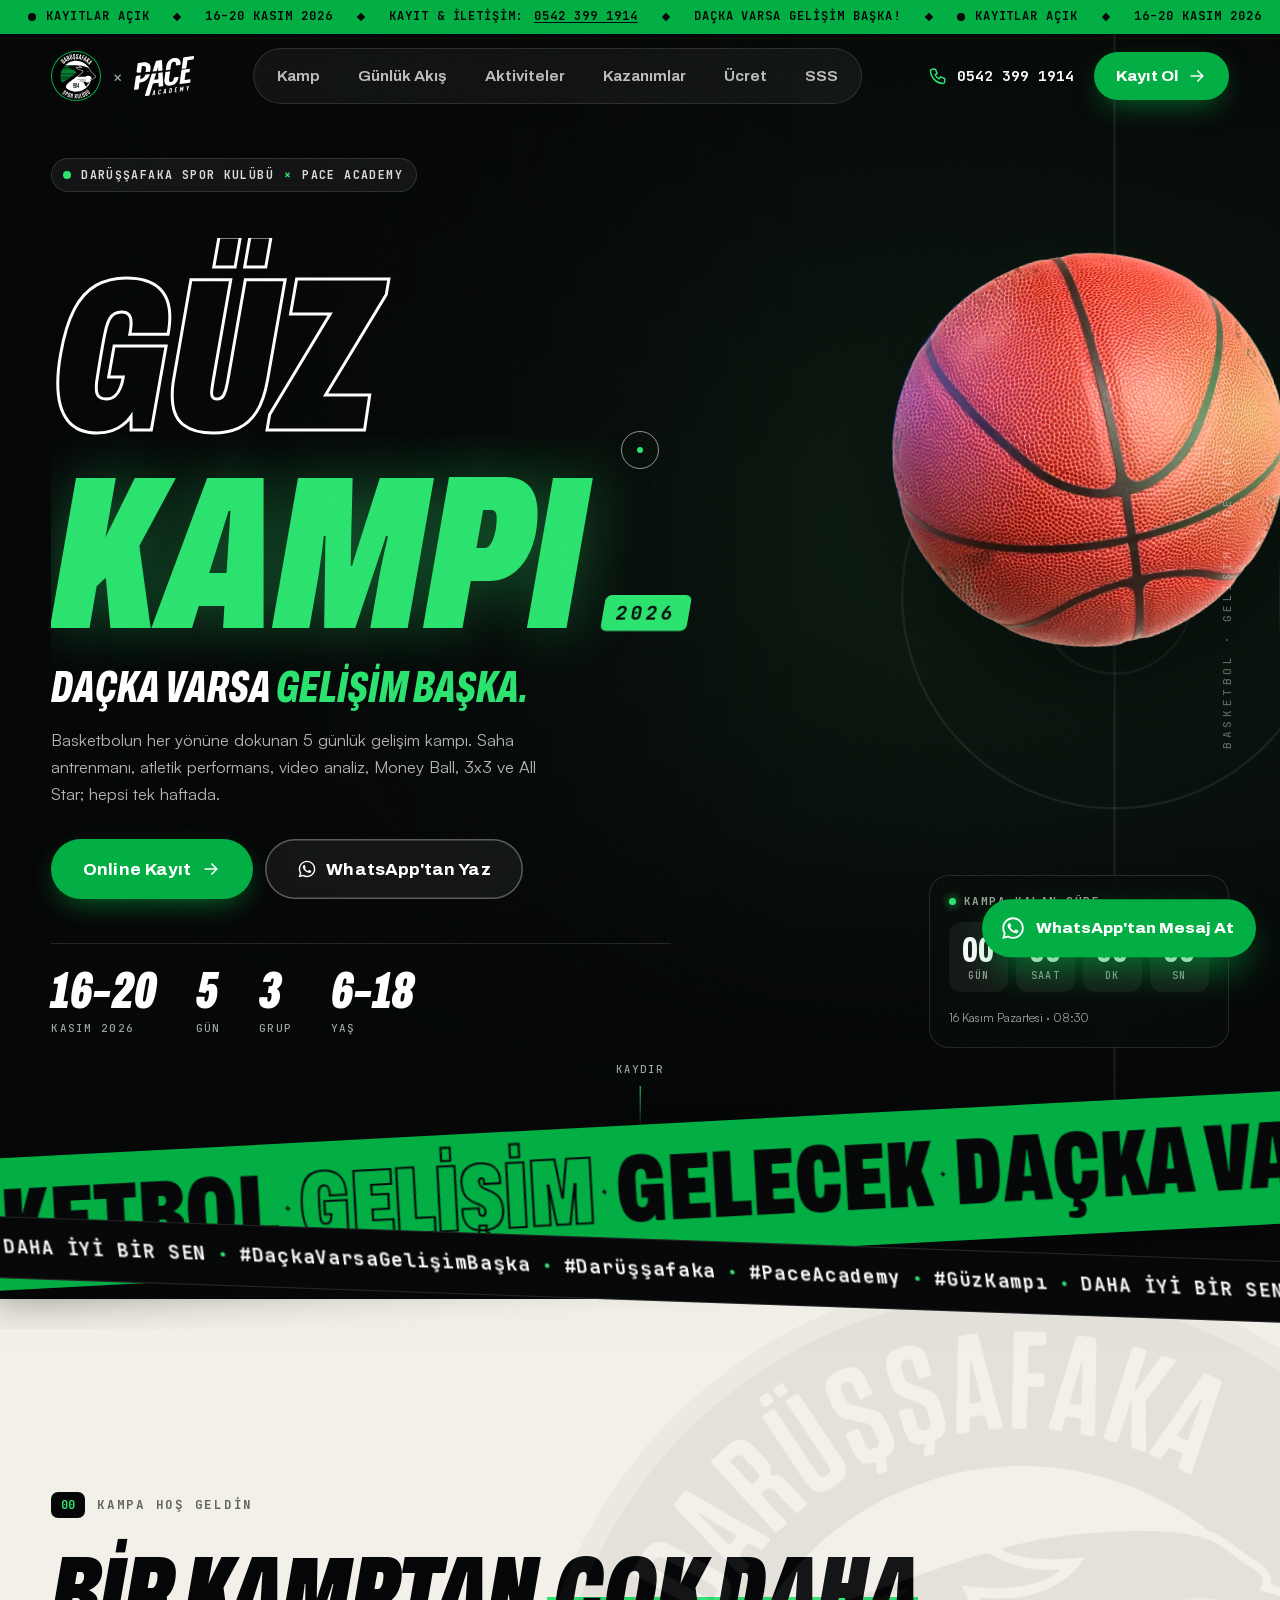
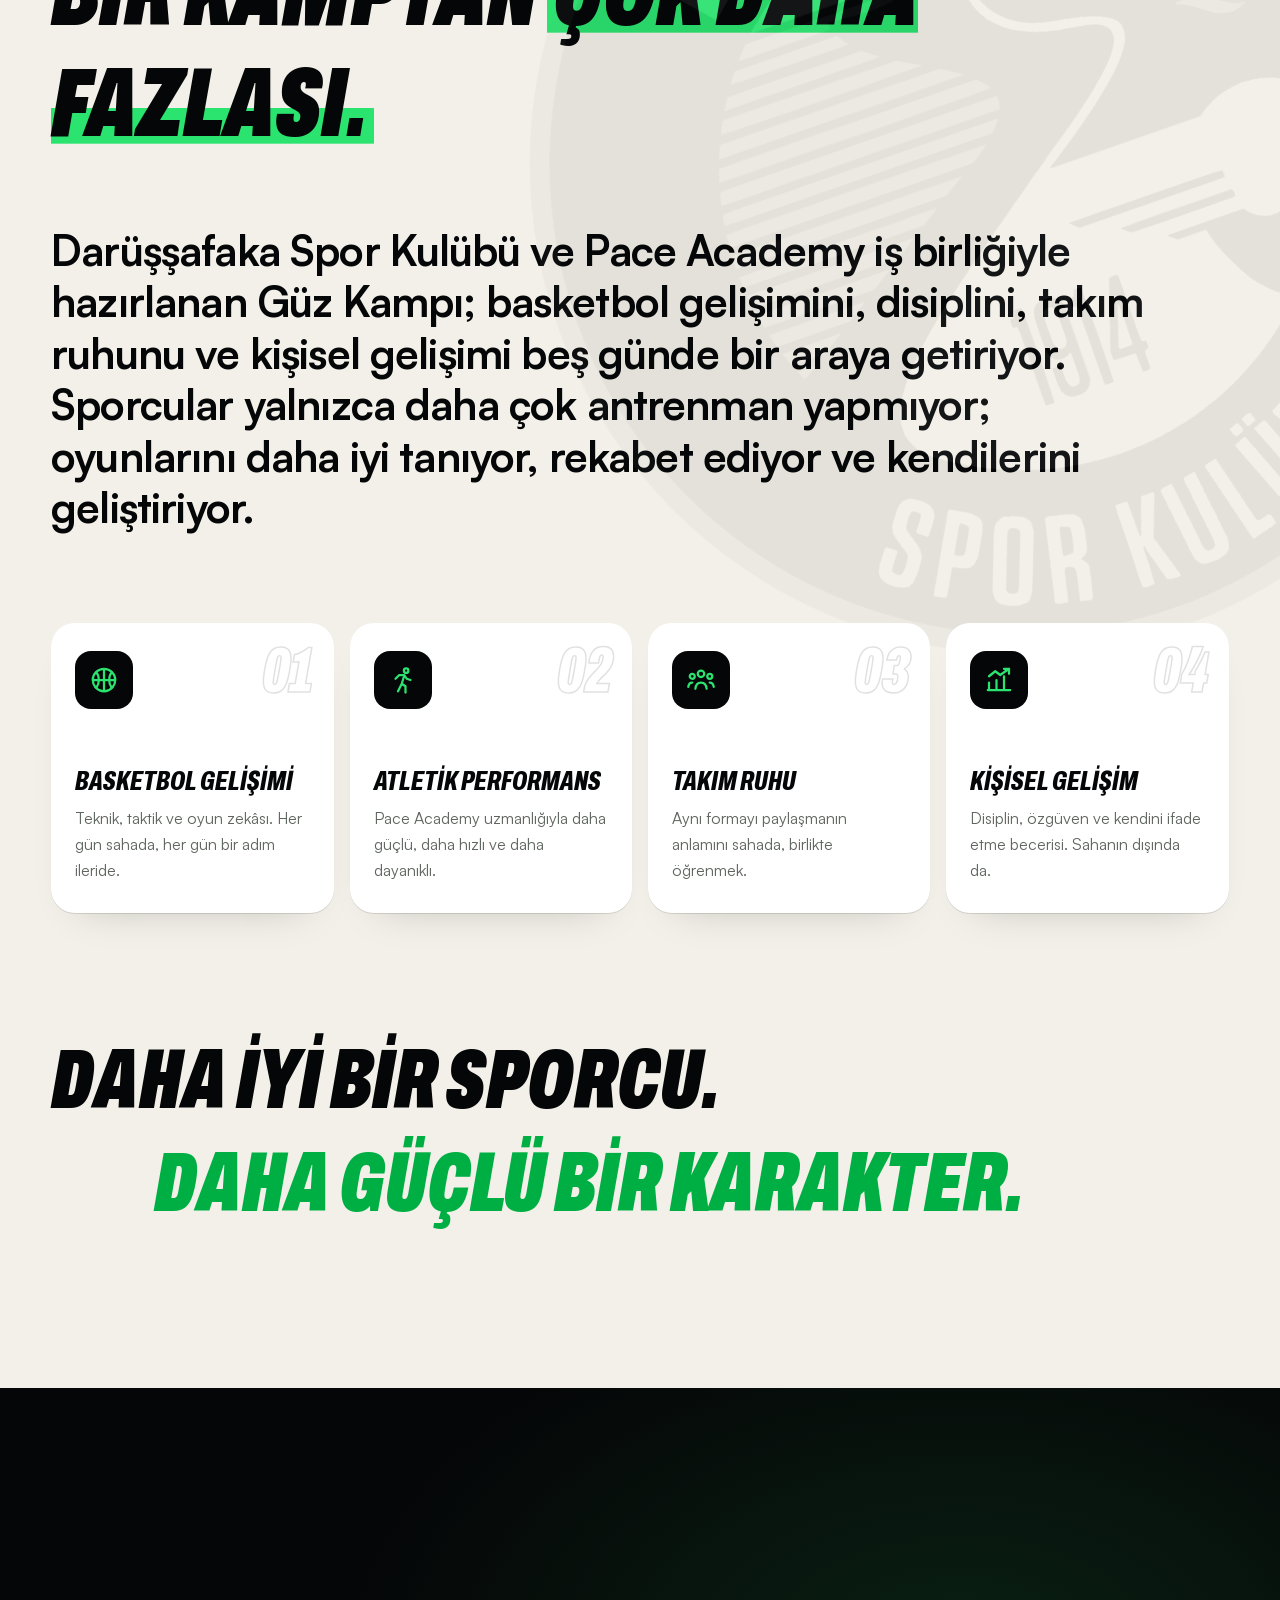
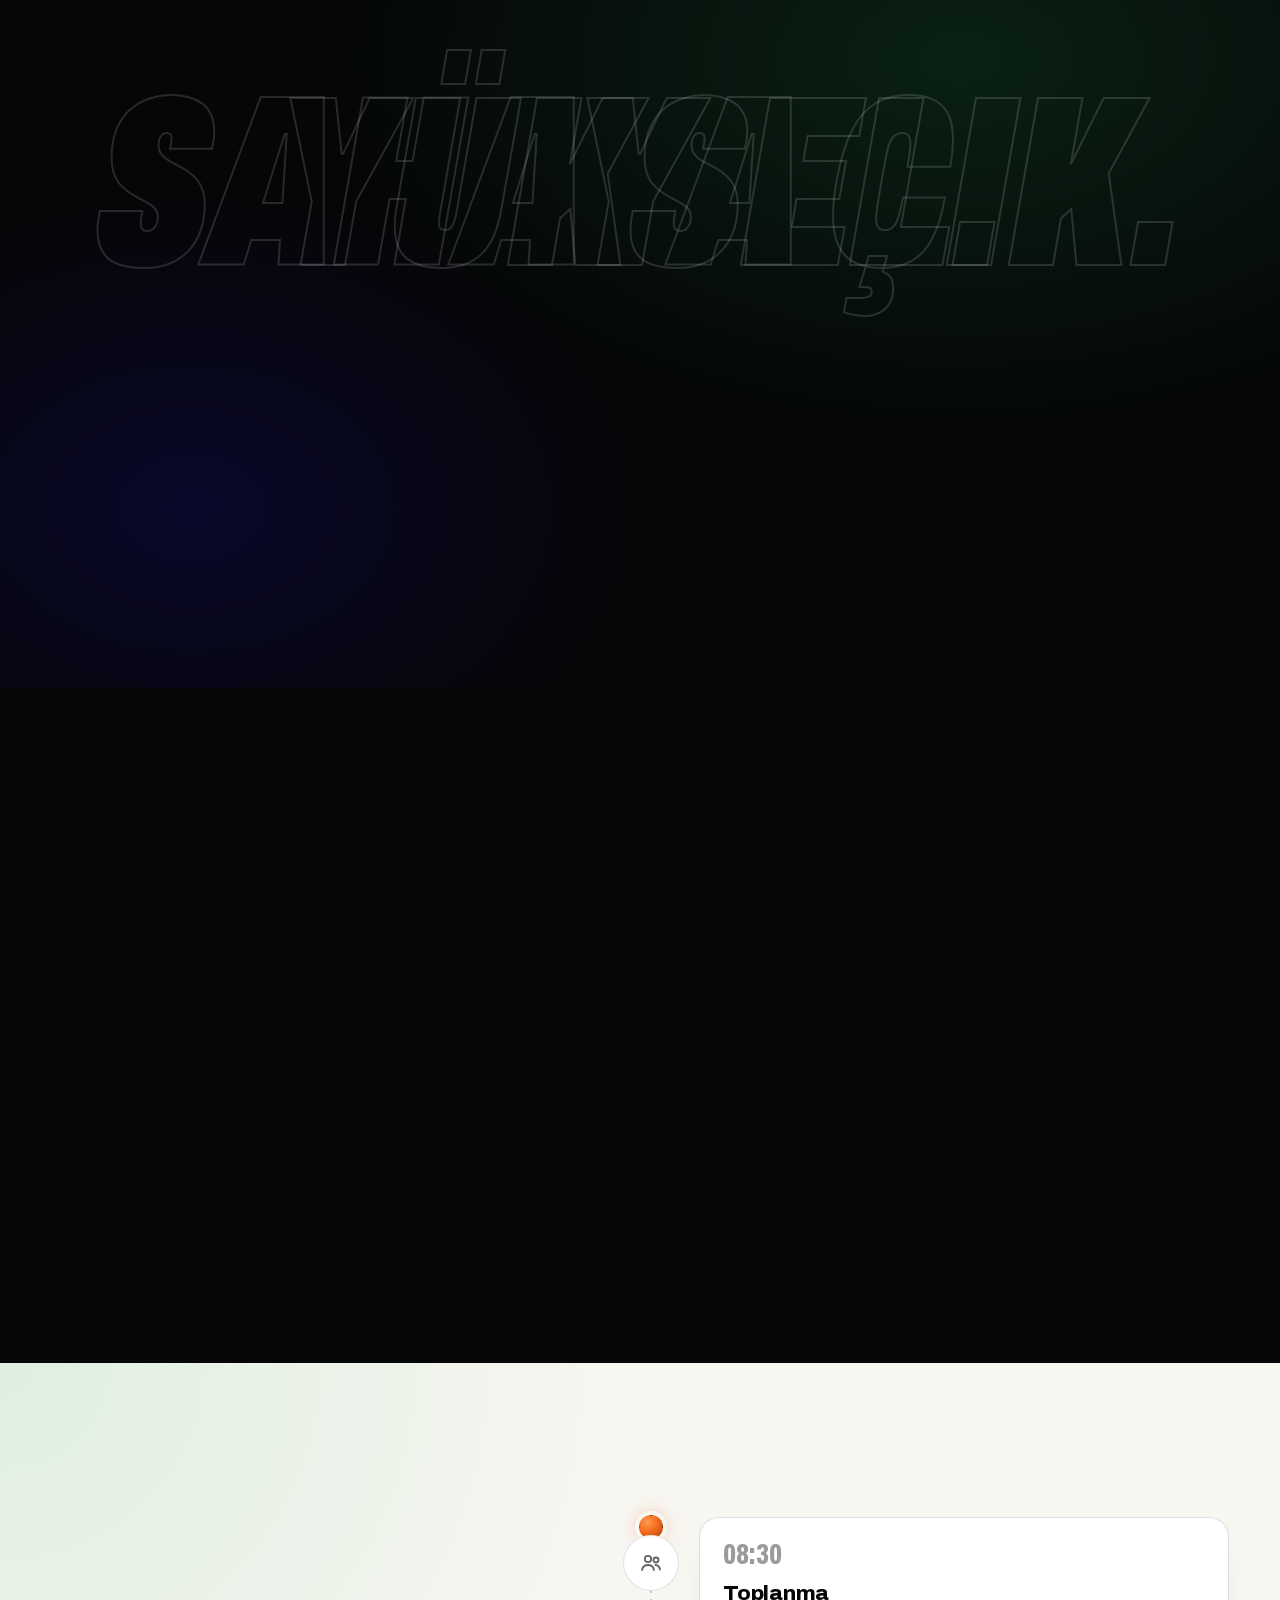
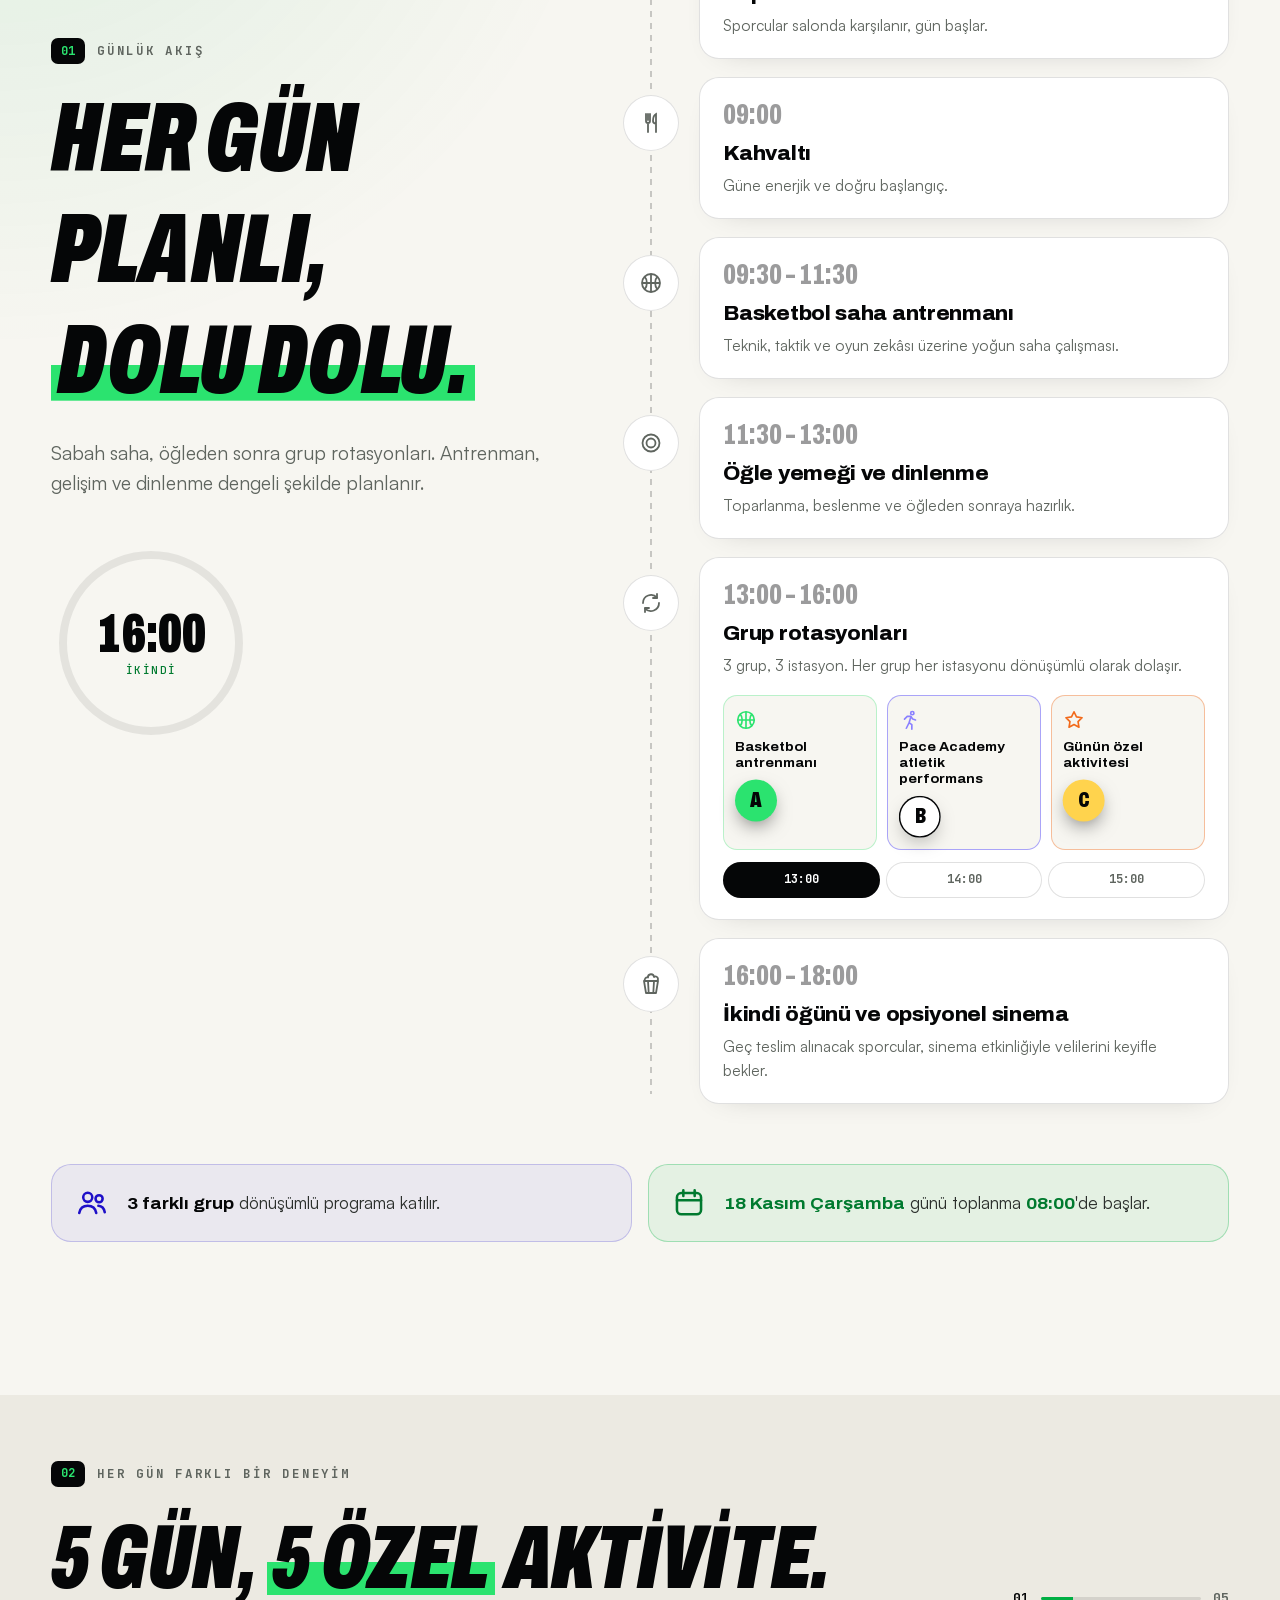
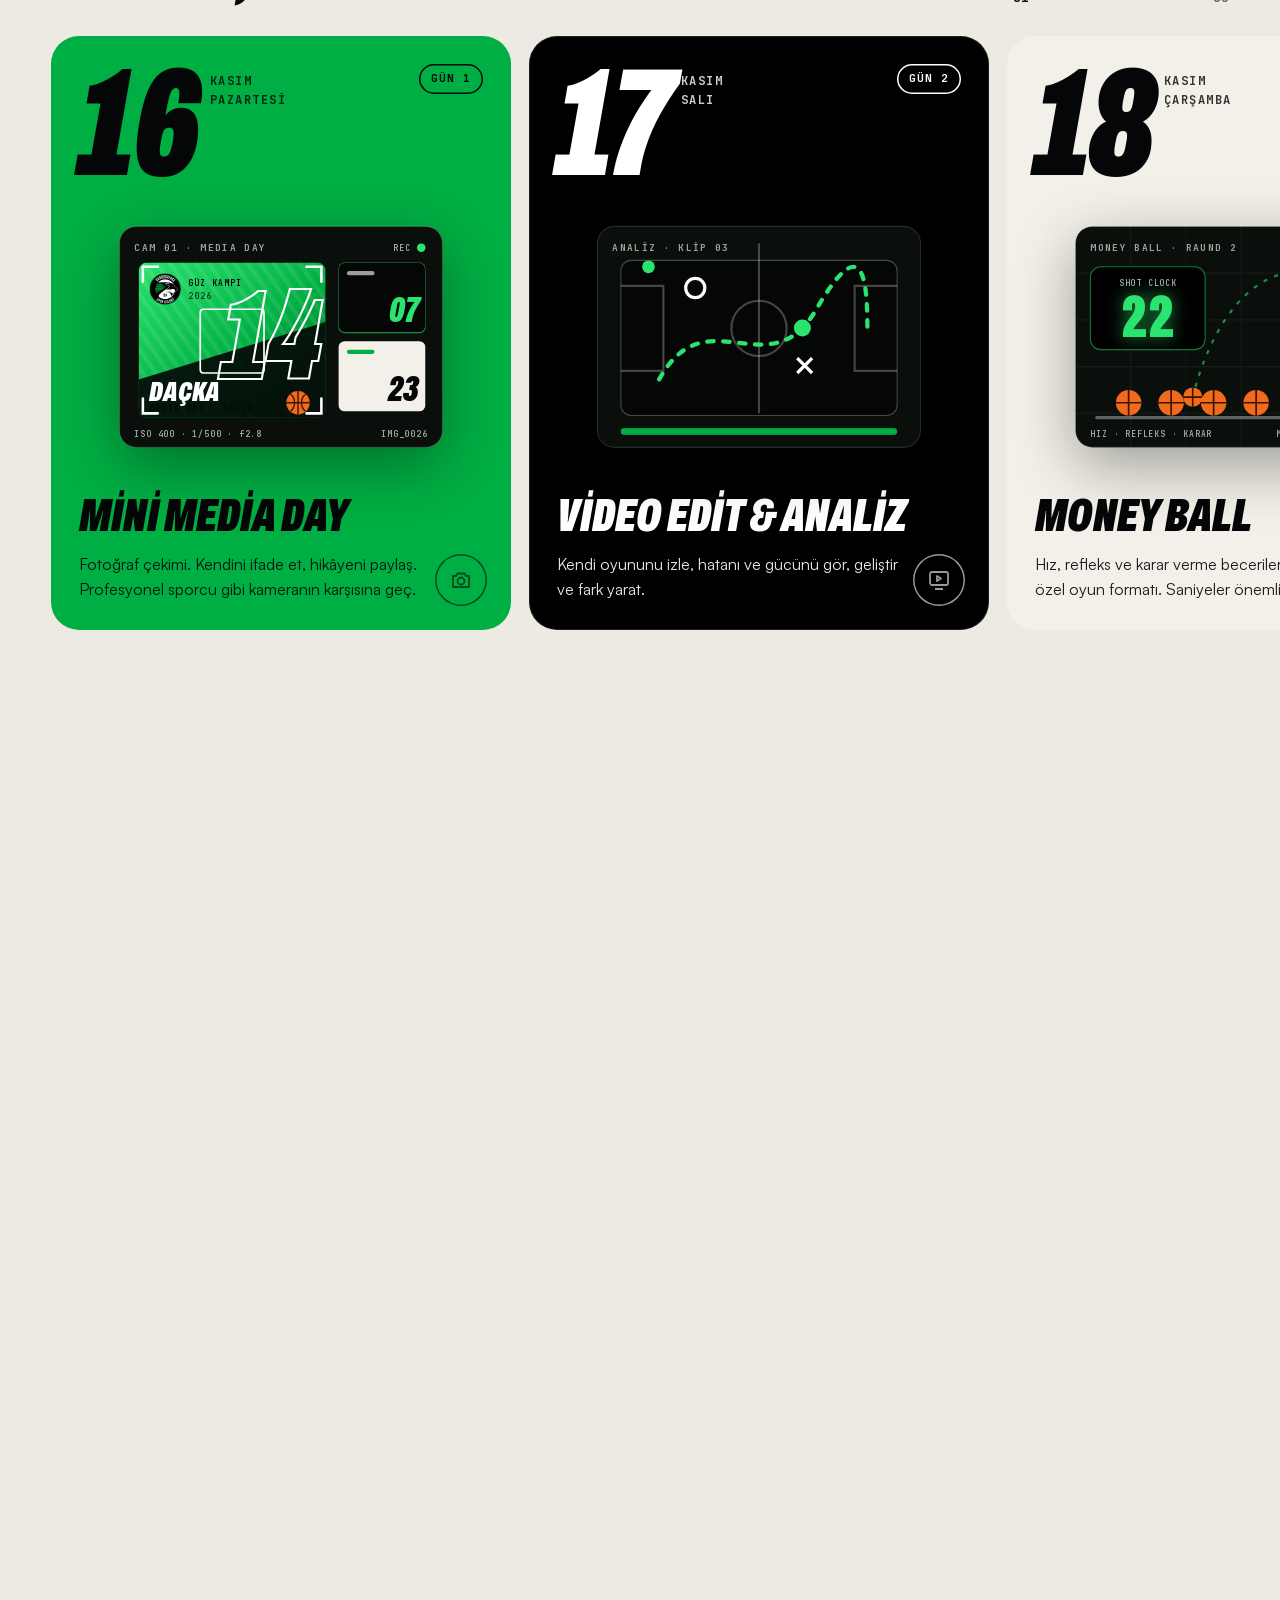
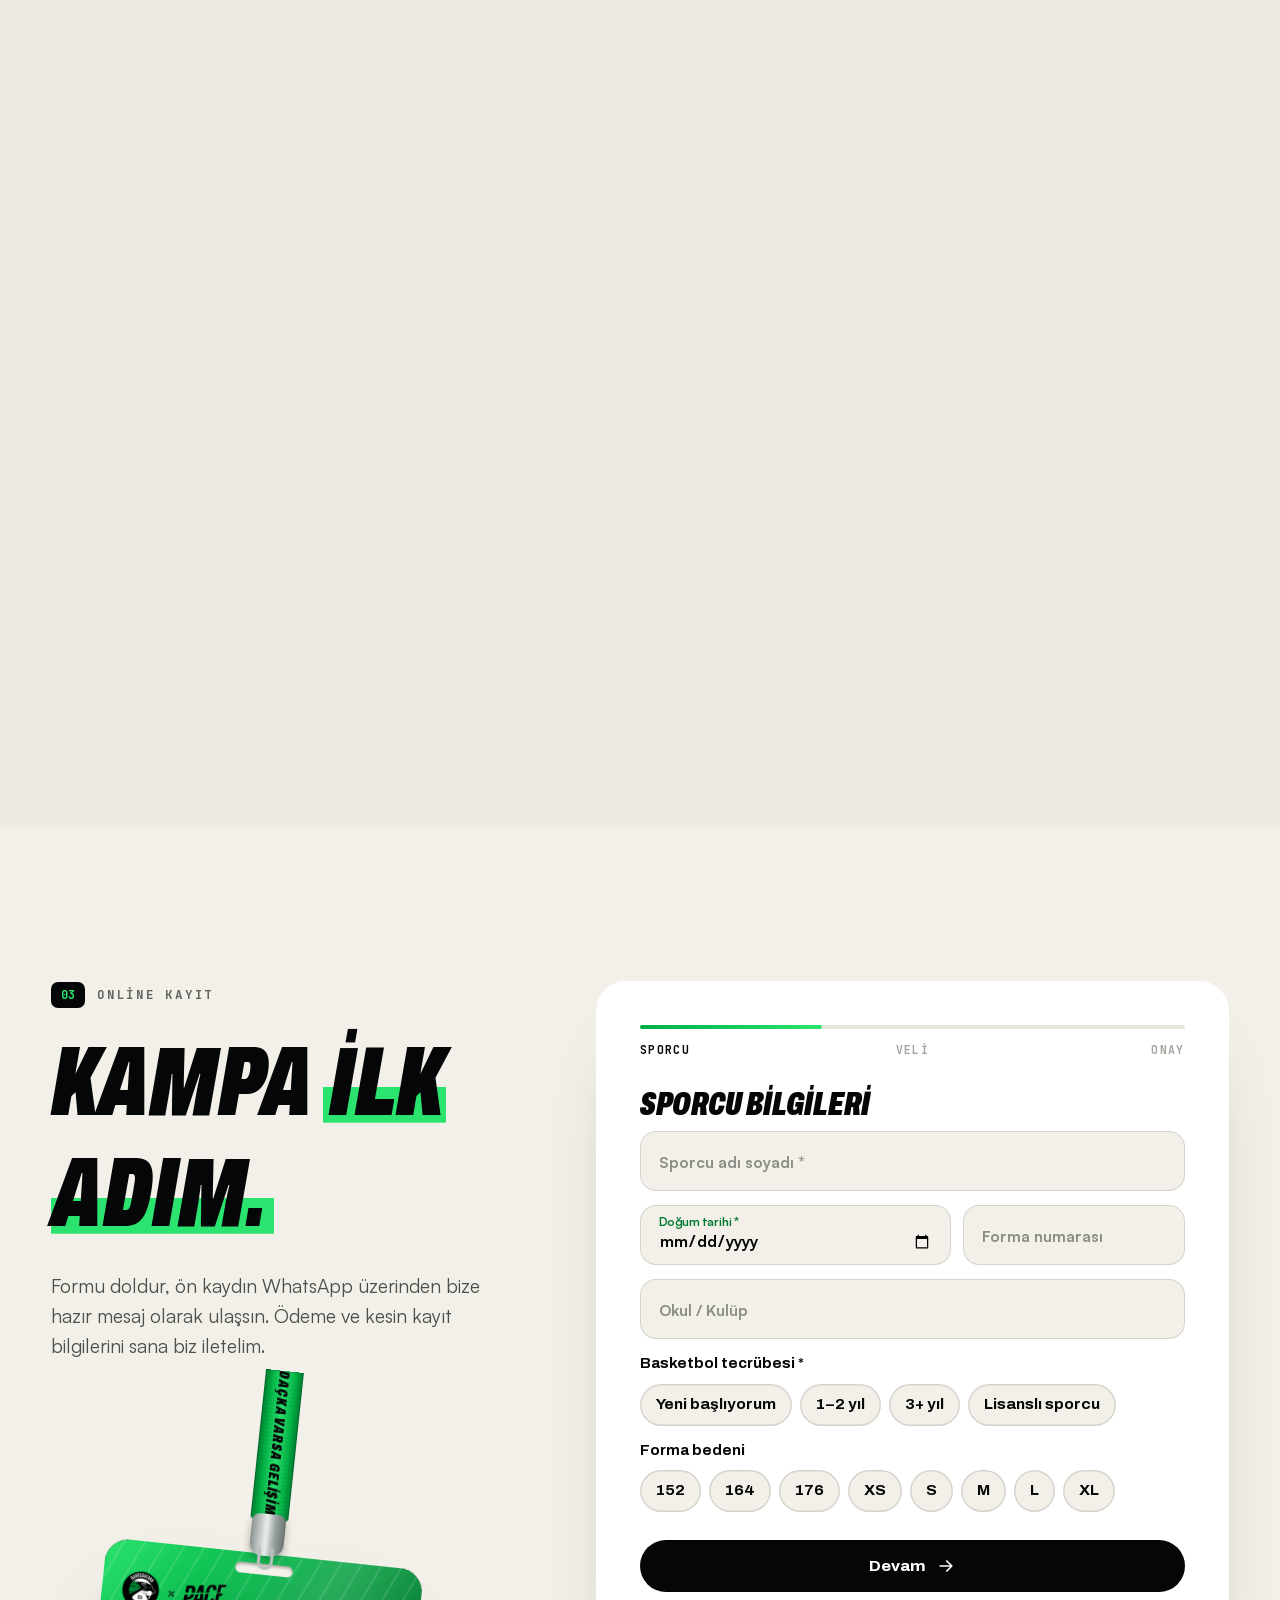
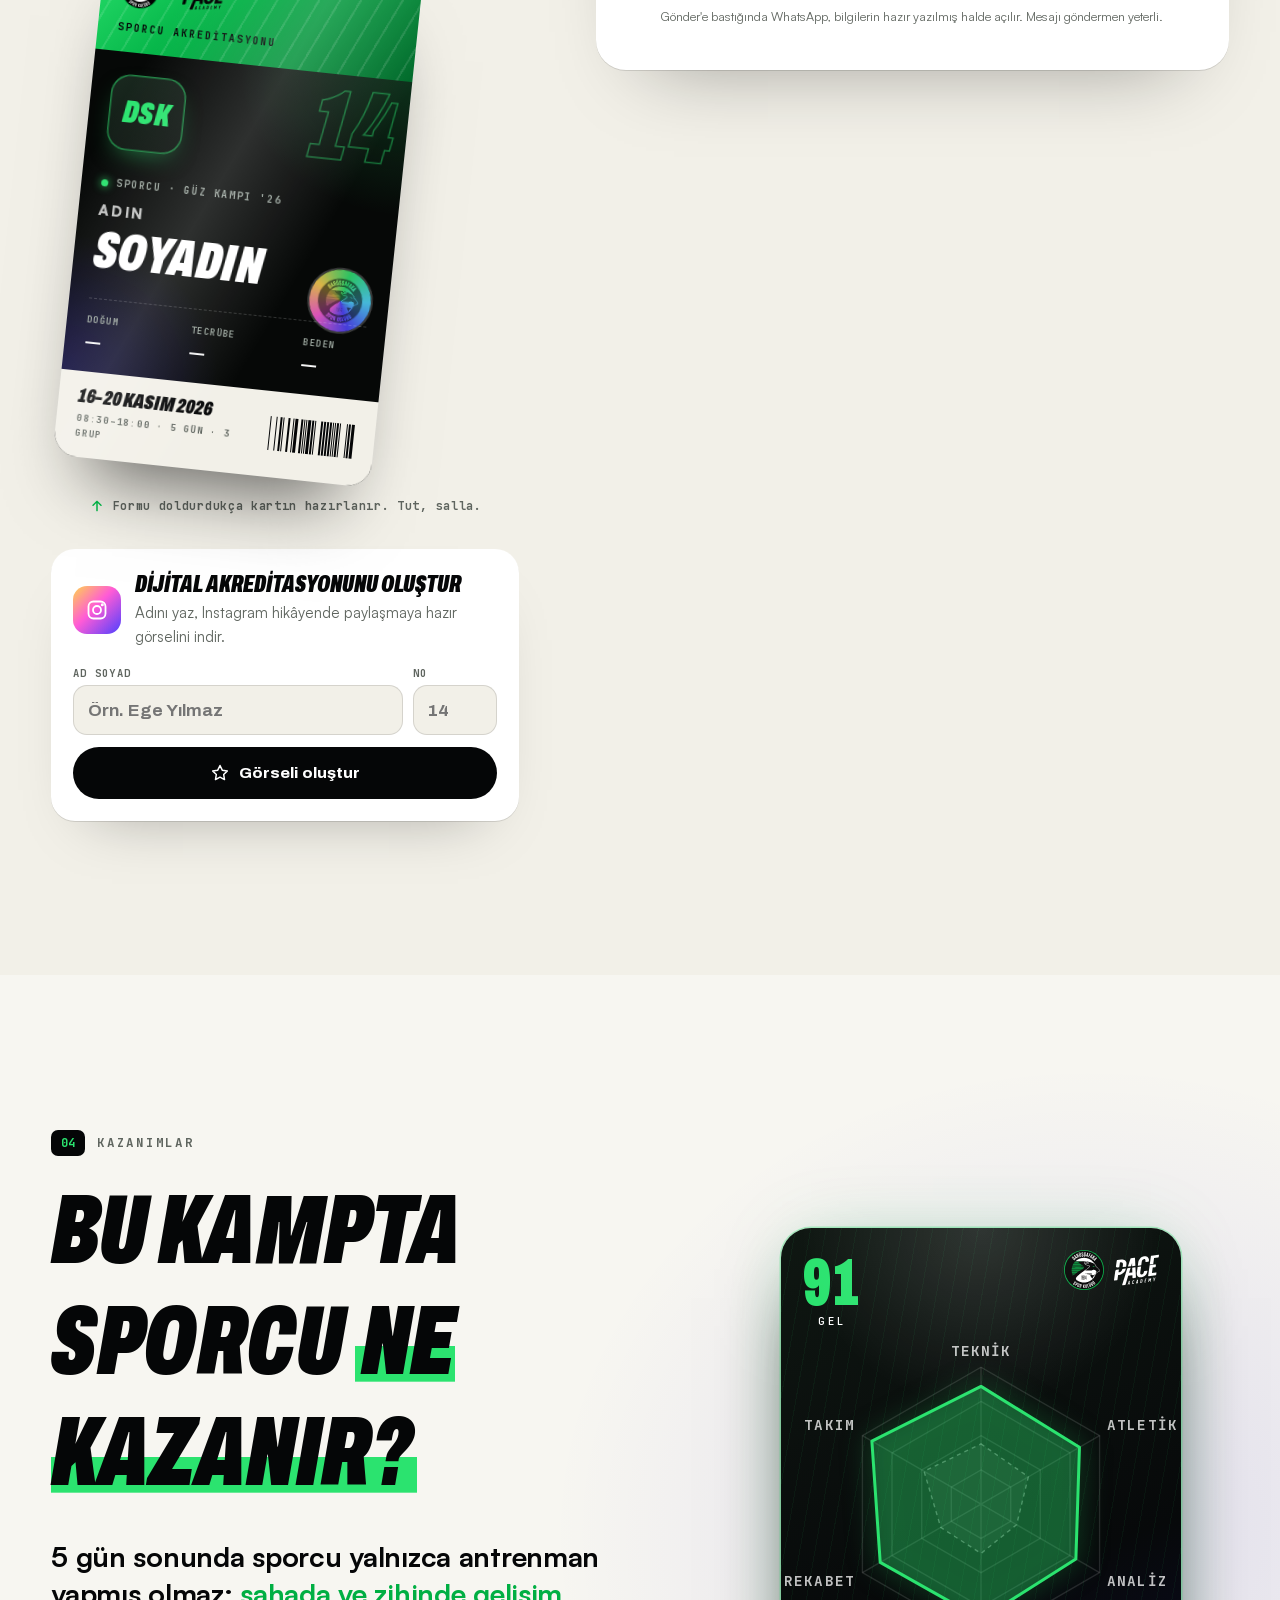
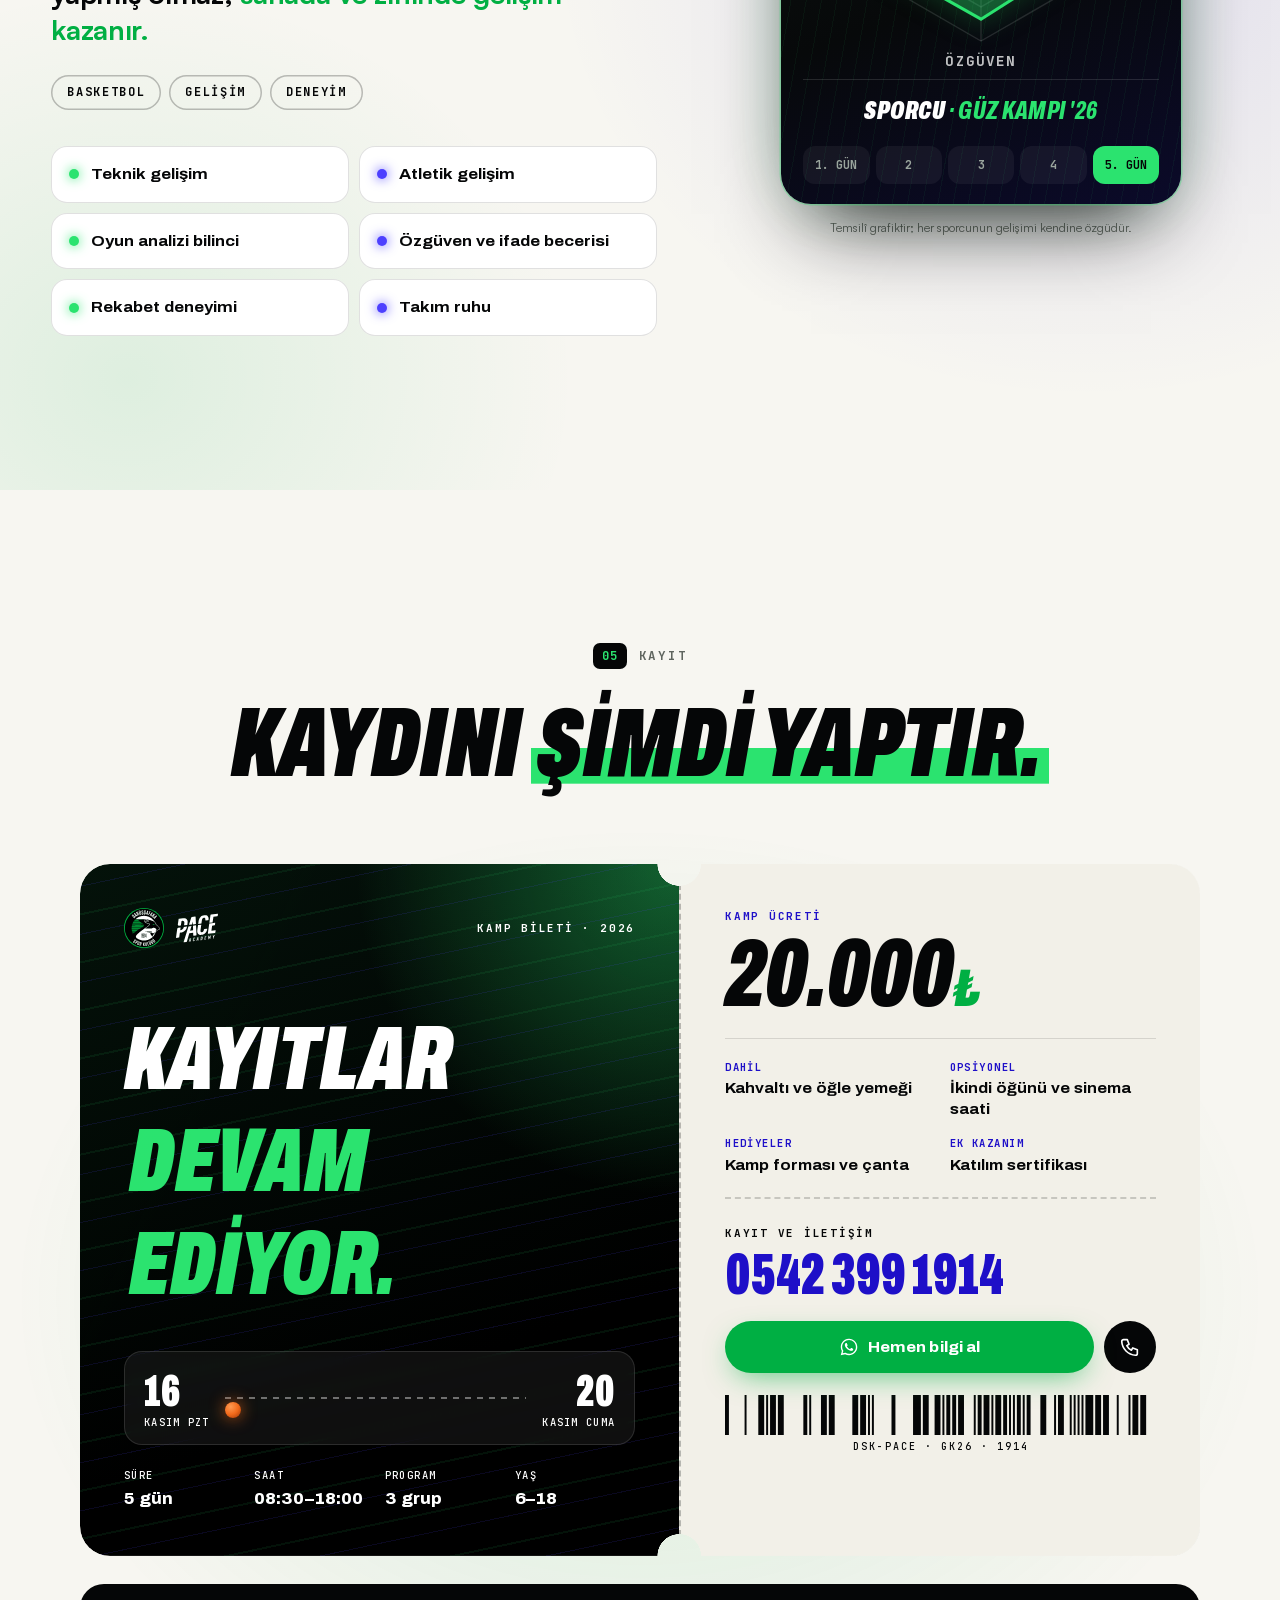
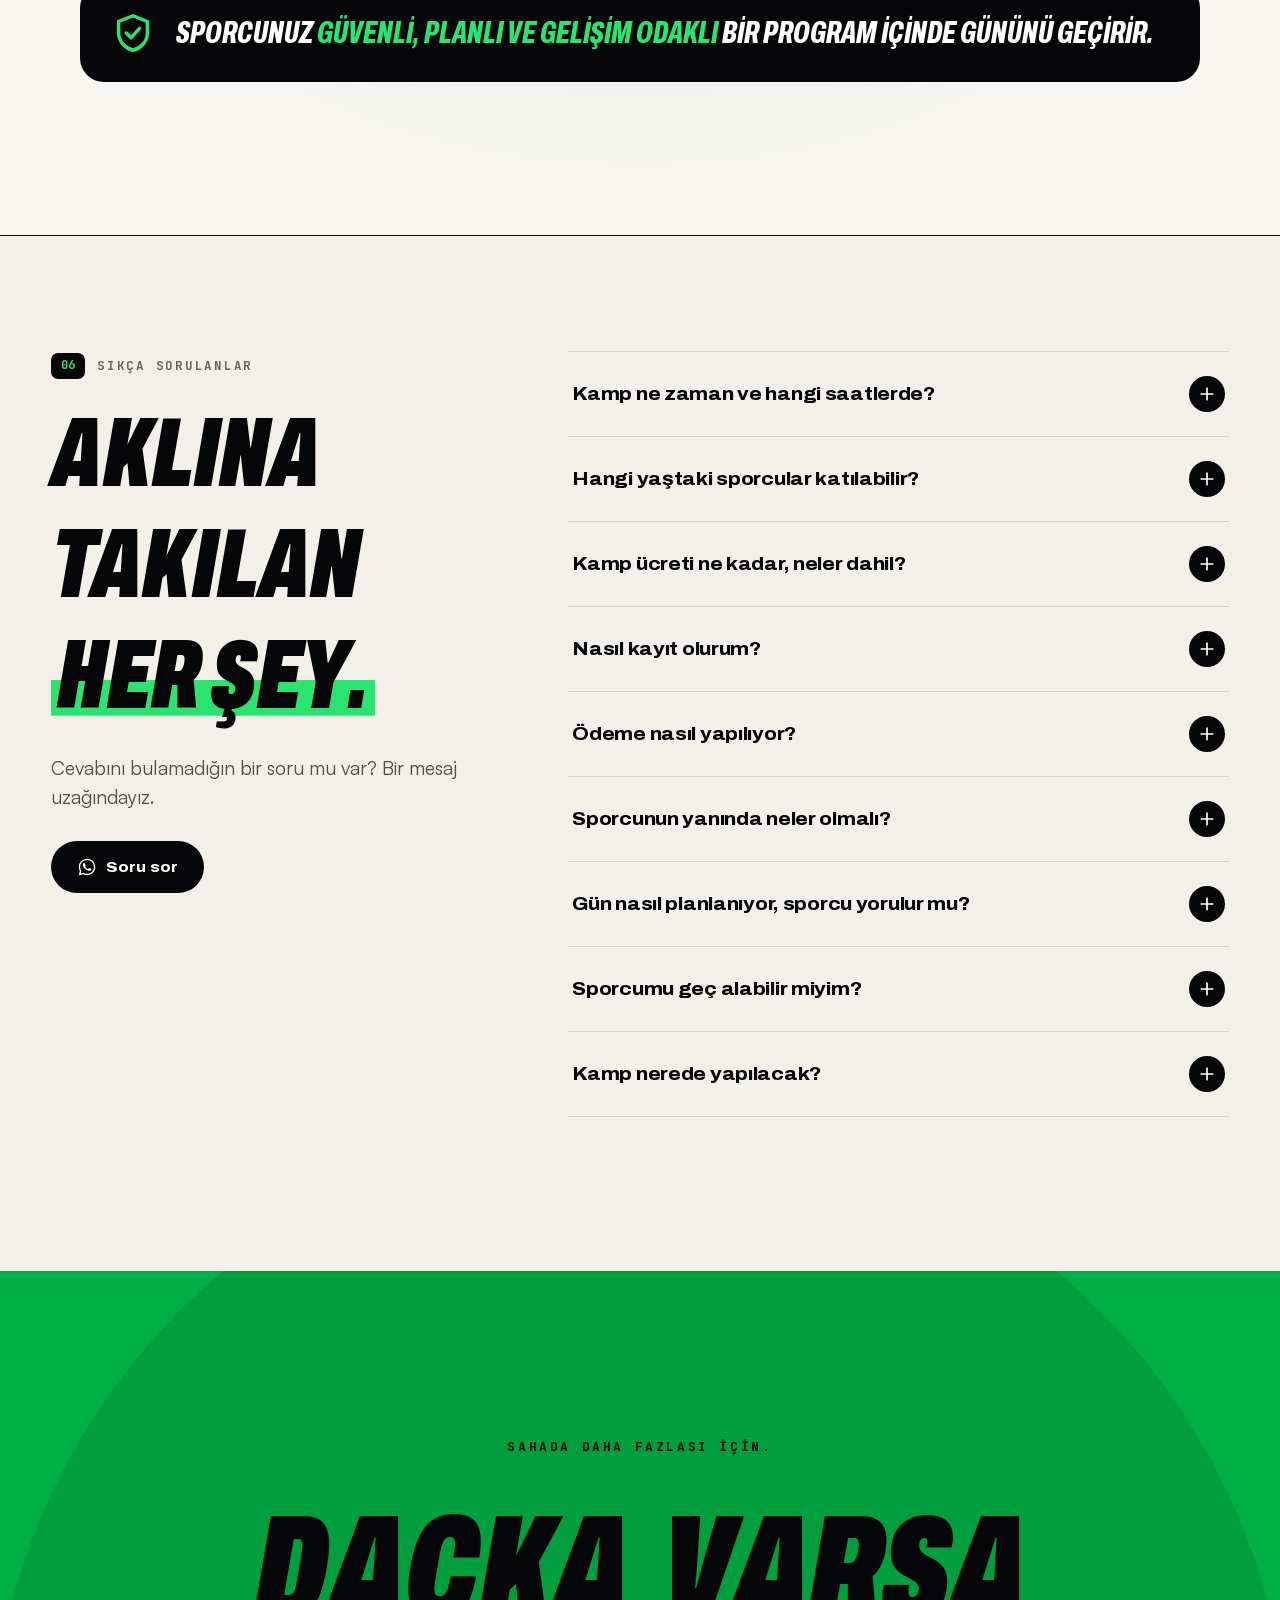
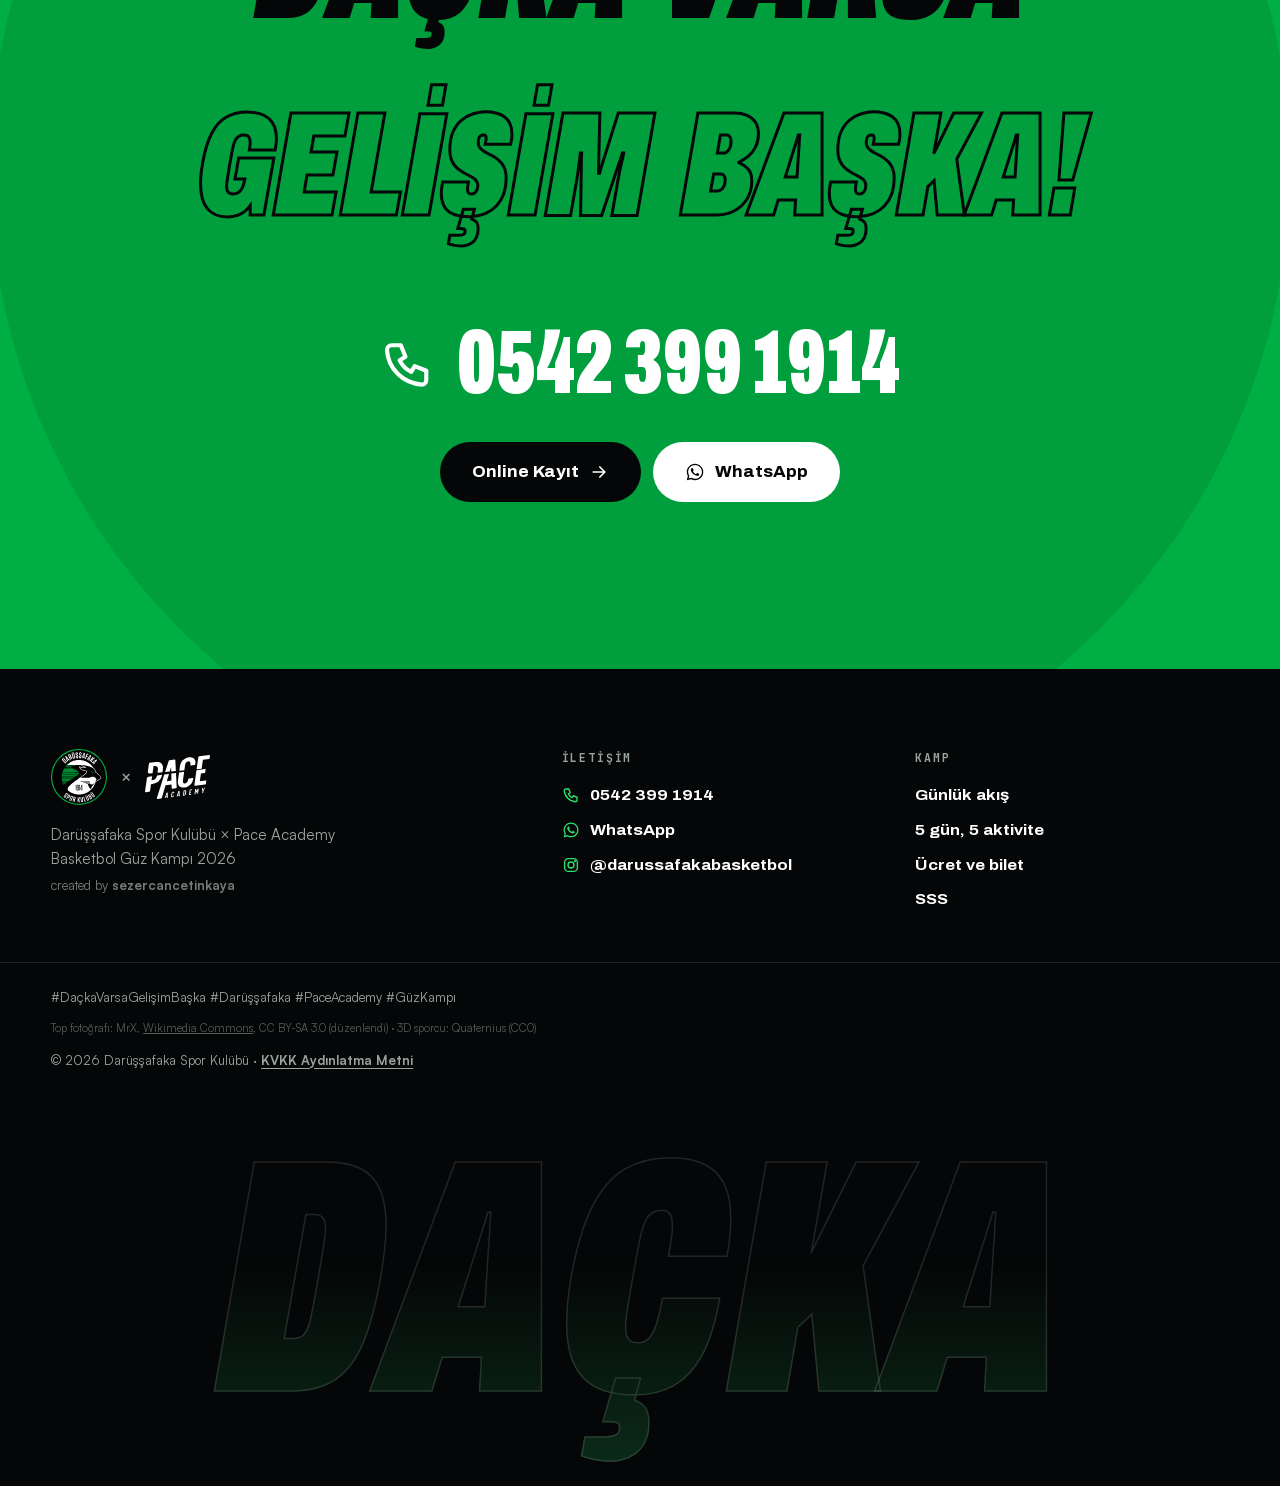
==== commit 6d6d1ff1: "Paylaşım önizlemesi: ana sayfanın ilk ekranı - WhatsApp/Instagram link önizlemesi artık sitenin ilk " ====
--- a/index.html
+++ b/index.html
@@ -14,8 +14,8 @@
 <meta property="og:site_name" content="Darüşşafaka × Pace Academy · Güz Kampı 2026">
 <meta property="og:title" content="Güz Kampı 2026 · Daçka varsa gelişim başka.">
 <meta property="og:description" content="Darüşşafaka × Pace Academy Basketbol Güz Kampı · 16–20 Kasım 2026 · Kayıt: 0542 399 1914">
-<meta property="og:image" content="https://xn--darussafakaguzkamp-v0c.online/assets/img/og-kapak.jpg">
-<meta name="twitter:image" content="https://xn--darussafakaguzkamp-v0c.online/assets/img/og-kapak.jpg">
+<meta property="og:image" content="https://xn--darussafakaguzkamp-v0c.online/assets/img/og-kapak.jpg?v=2">
+<meta name="twitter:image" content="https://xn--darussafakaguzkamp-v0c.online/assets/img/og-kapak.jpg?v=2">
 <meta property="og:image:width" content="1200">
 <meta property="og:image:height" content="630">
 <meta property="og:image:type" content="image/jpeg">
@@ -32,7 +32,7 @@
 <link rel="preload" href="assets/fonts/satoshi-normal-500.woff2" as="font" type="font/woff2" crossorigin>
 <link rel="stylesheet" href="assets/fonts/fonts.css">
 <link rel="stylesheet" href="assets/css/style.css">
-<script>document.documentElement.setAttribute('data-theme','dark');document.documentElement.classList.add('js');</script>
+<script>document.documentElement.setAttribute('data-theme','dark');document.documentElement.classList.add('js');if(/[?&]og(&|$)/.test(location.search))document.documentElement.classList.add('og-mode');</script>
 
 <script type="application/ld+json">
 {
--- a/assets/css/style.css
+++ b/assets/css/style.css
@@ -1010,3 +1010,10 @@
 .row p,.acc-b p{color:#4a504b}
 .sec-dark .lead{color:#b4bdb6}
 .ticket-sec .safe{max-width:1120px;margin:28px auto 0}
+
+/* paylaşım görseli çekimi (?og): animasyonsuz, sade ilk ekran */
+.og-mode .preloader,.og-mode .hero-lead,.og-mode .hero-cta,.og-mode .hero-stats,.og-mode .hero-count,.og-mode .hero-scroll,.og-mode .wa-float,.og-mode .dock,.og-mode .cursor,.og-mode .grain,.og-mode .progress{display:none!important}
+.og-mode [data-split] .ch,.og-mode [data-reveal]{transition:none!important;opacity:1!important;transform:none!important}
+.og-mode .hero{min-height:100vh;align-items:center;padding-top:calc(var(--hdr) + 10px);padding-bottom:30px}
+.og-mode .hero-slogan{font-size:44px;margin-top:18px}
+.og-mode .hero-title{font-size:172px;margin-top:calc(10px + .2em)}
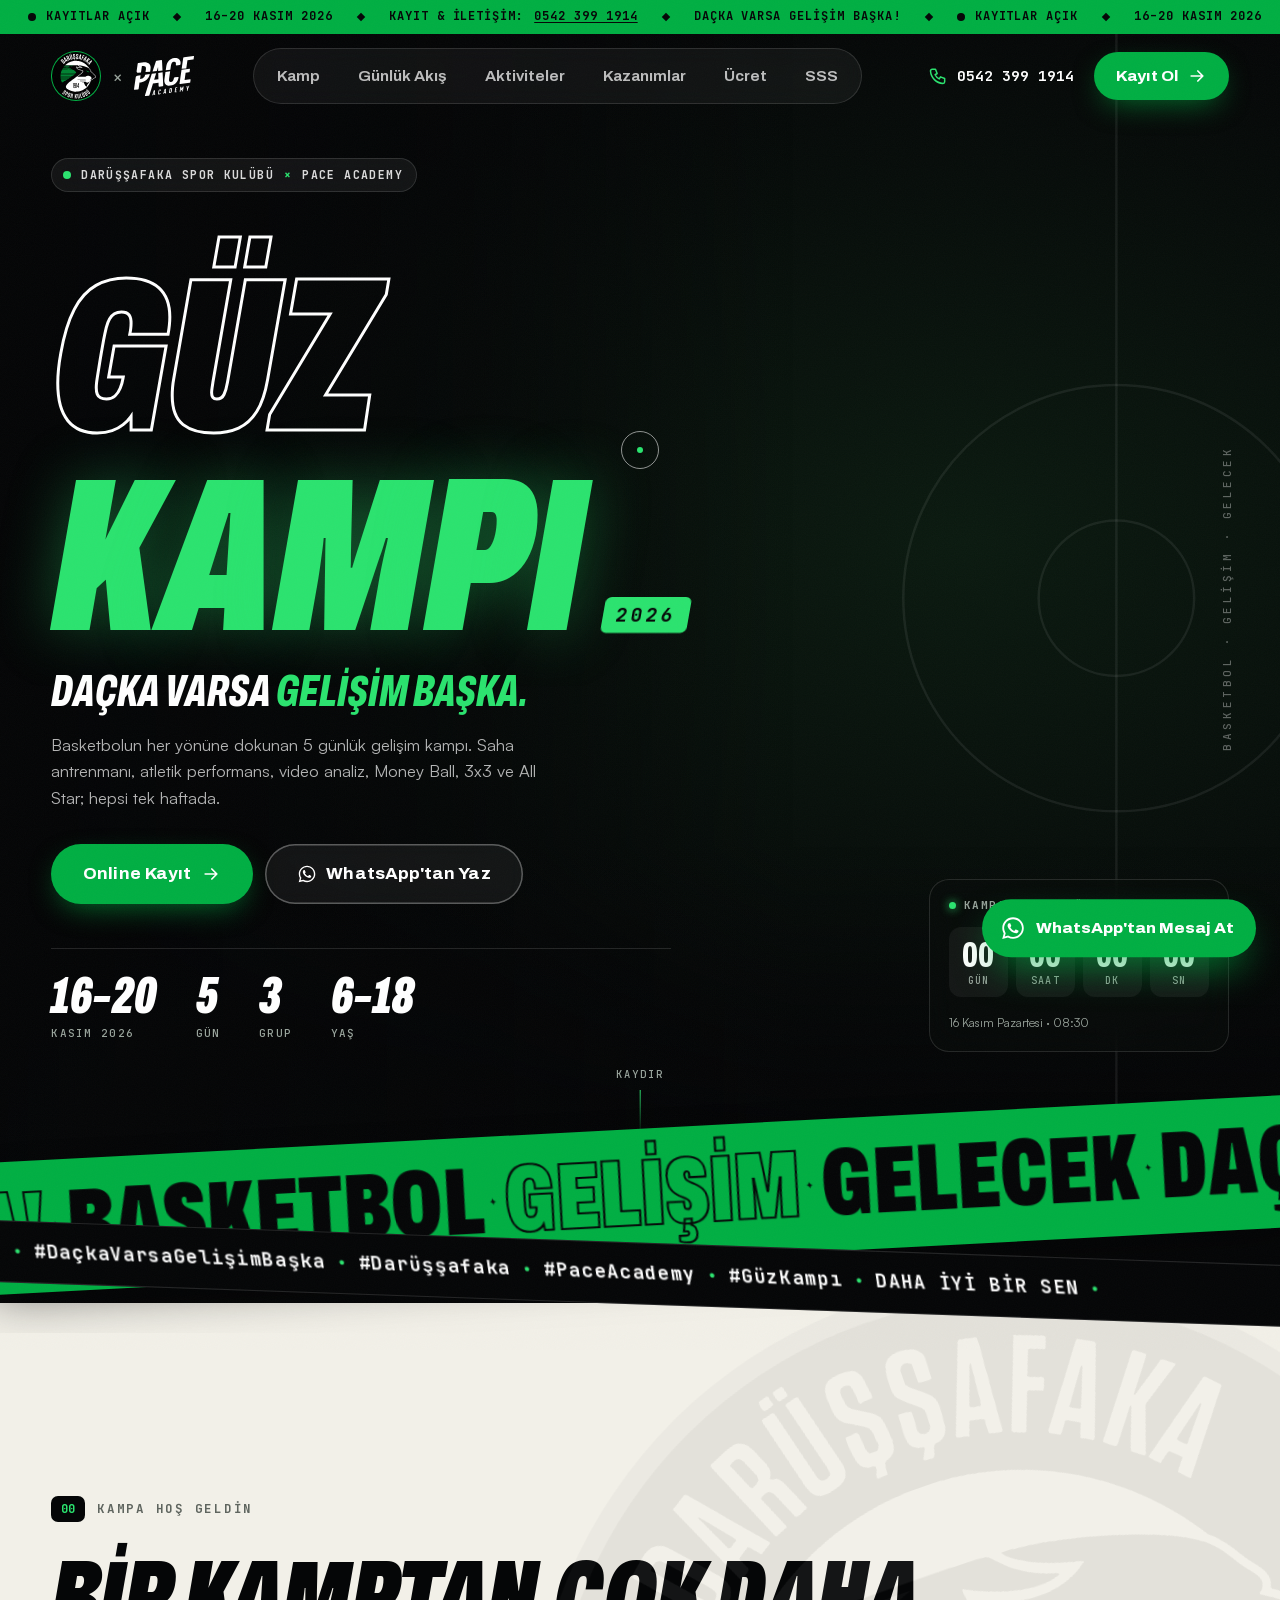
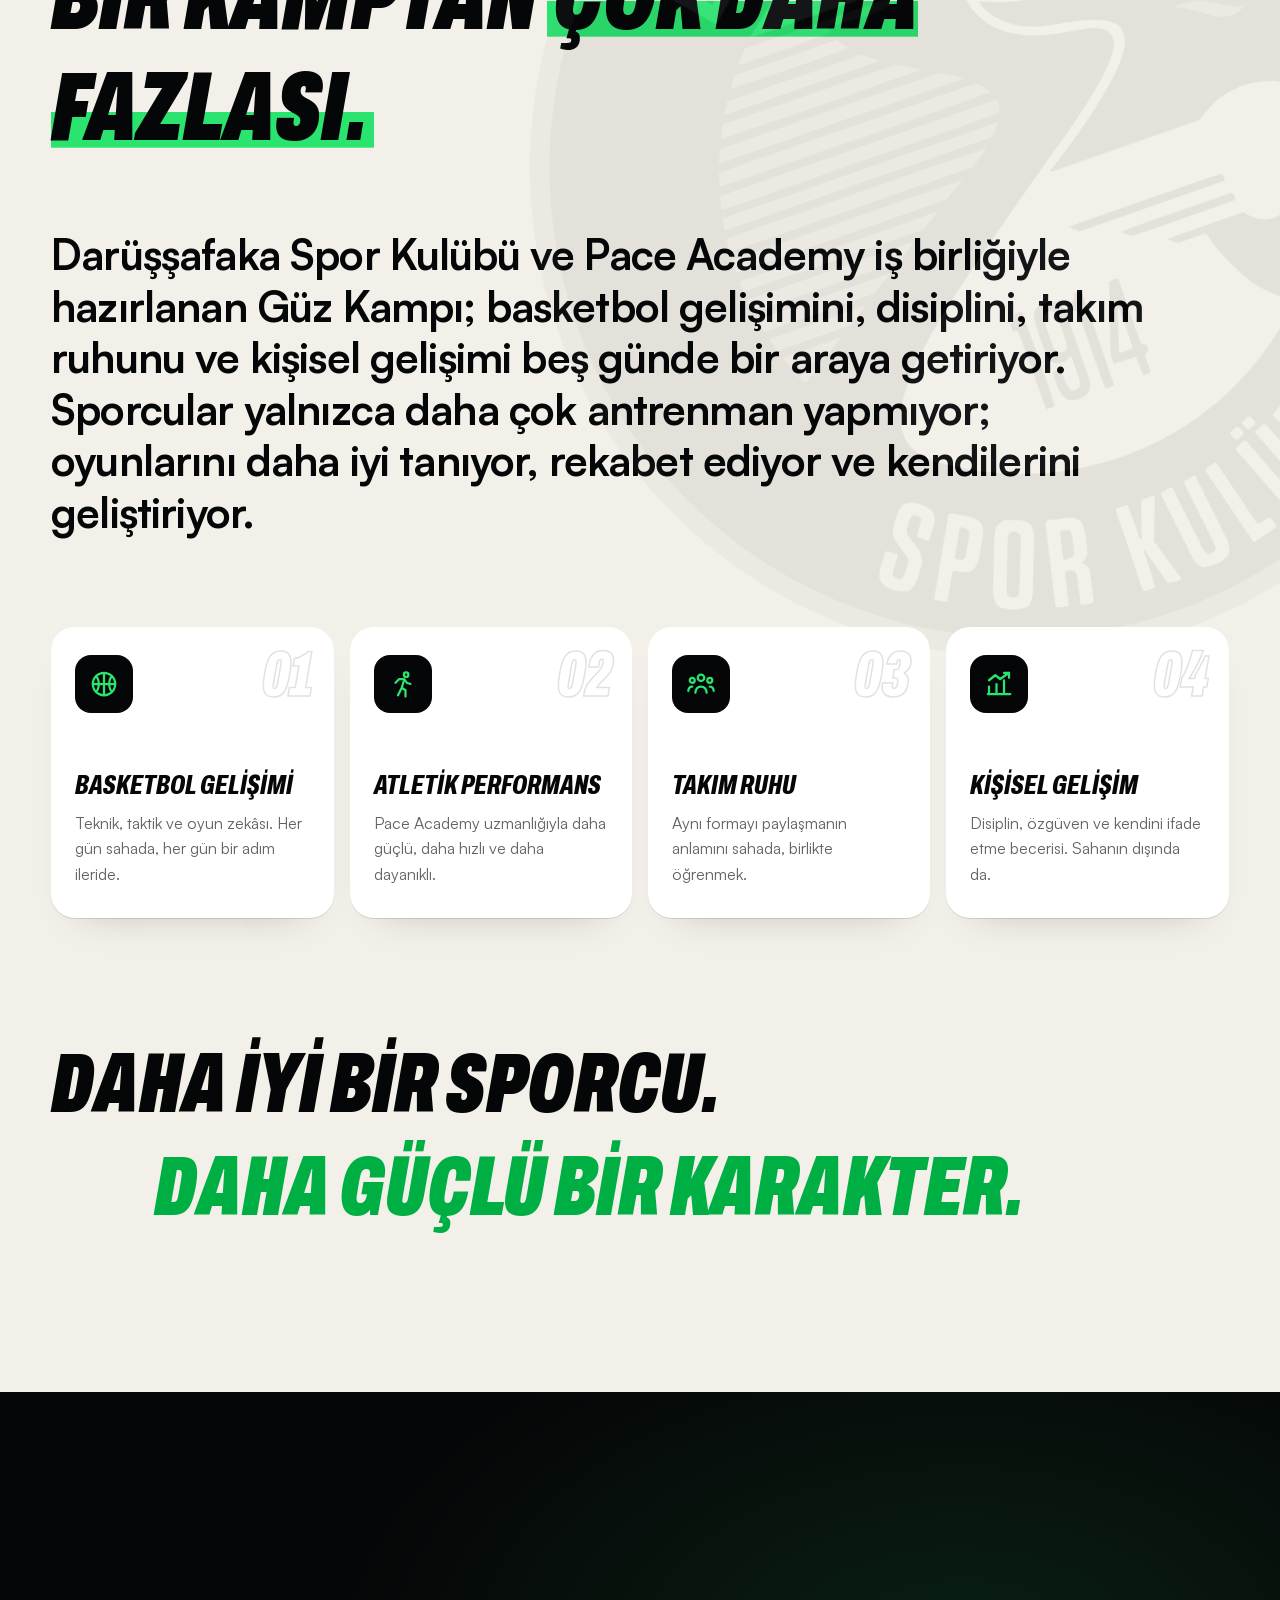
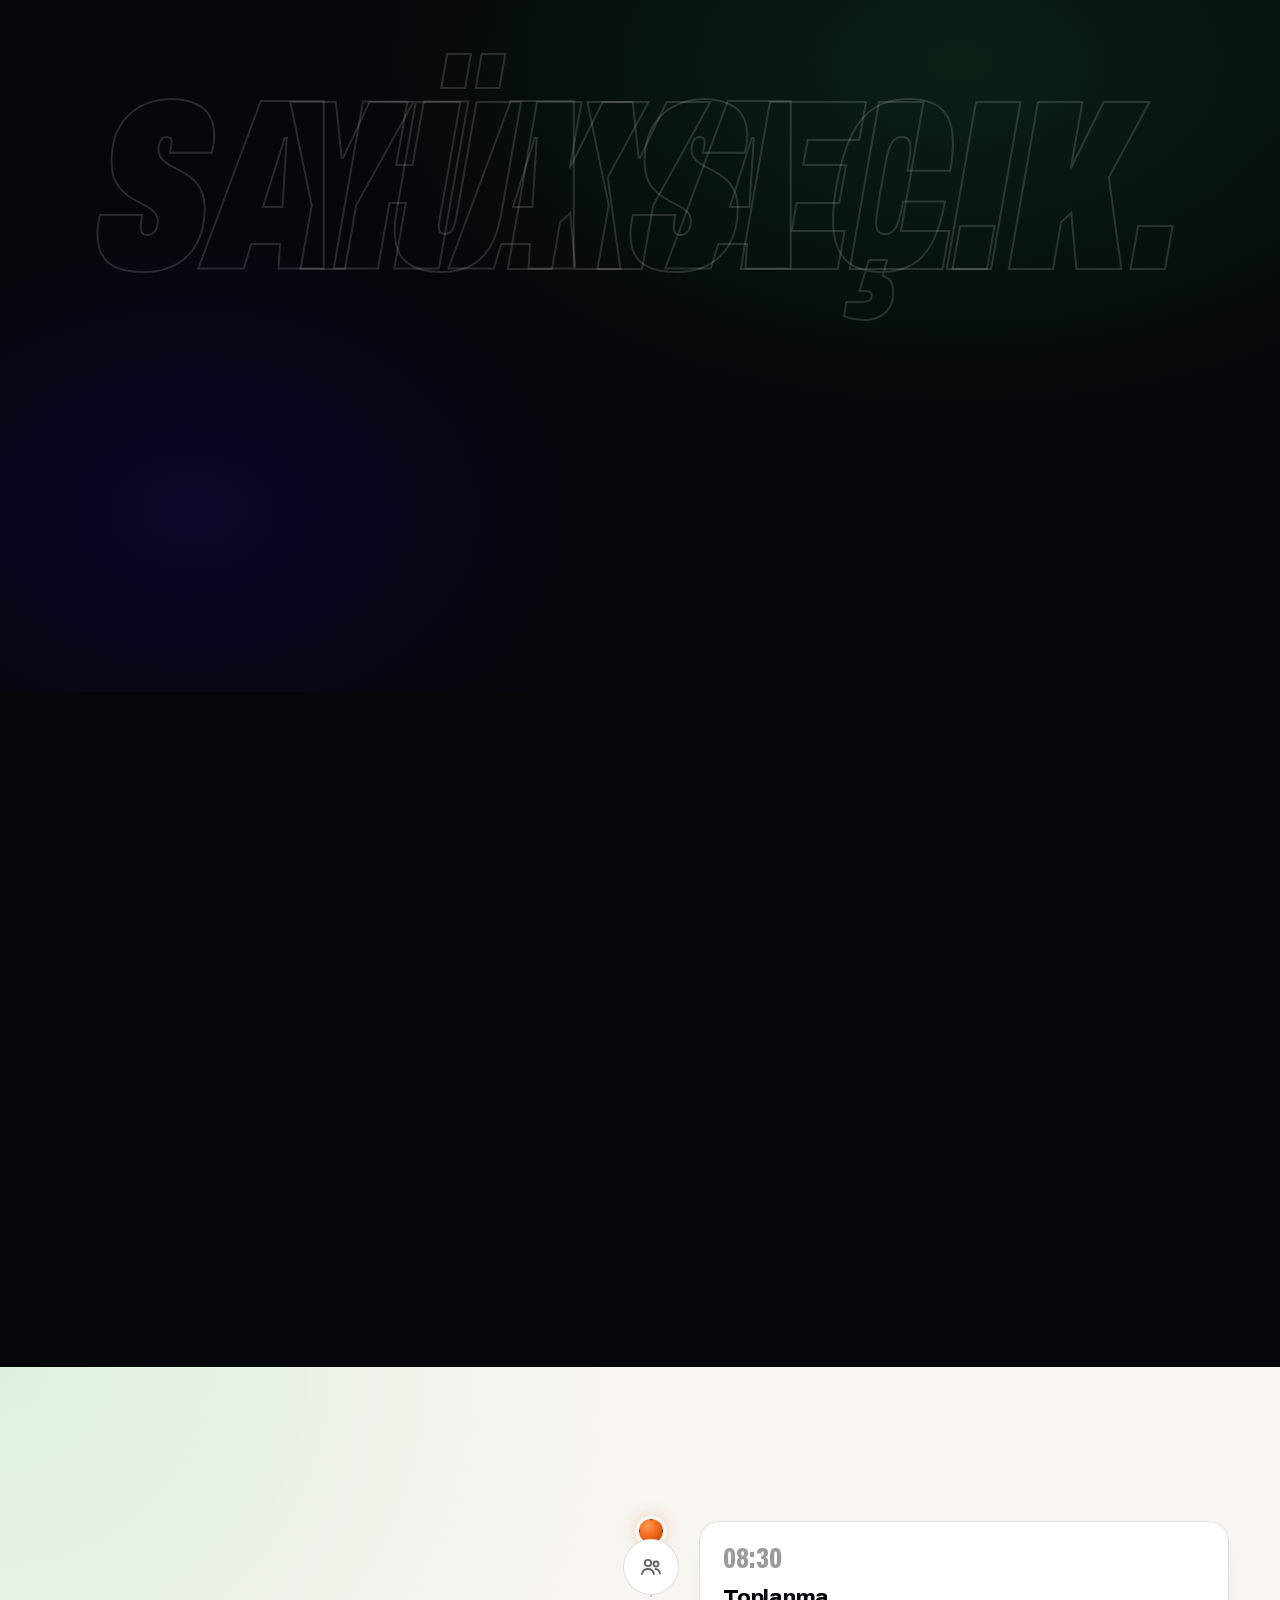
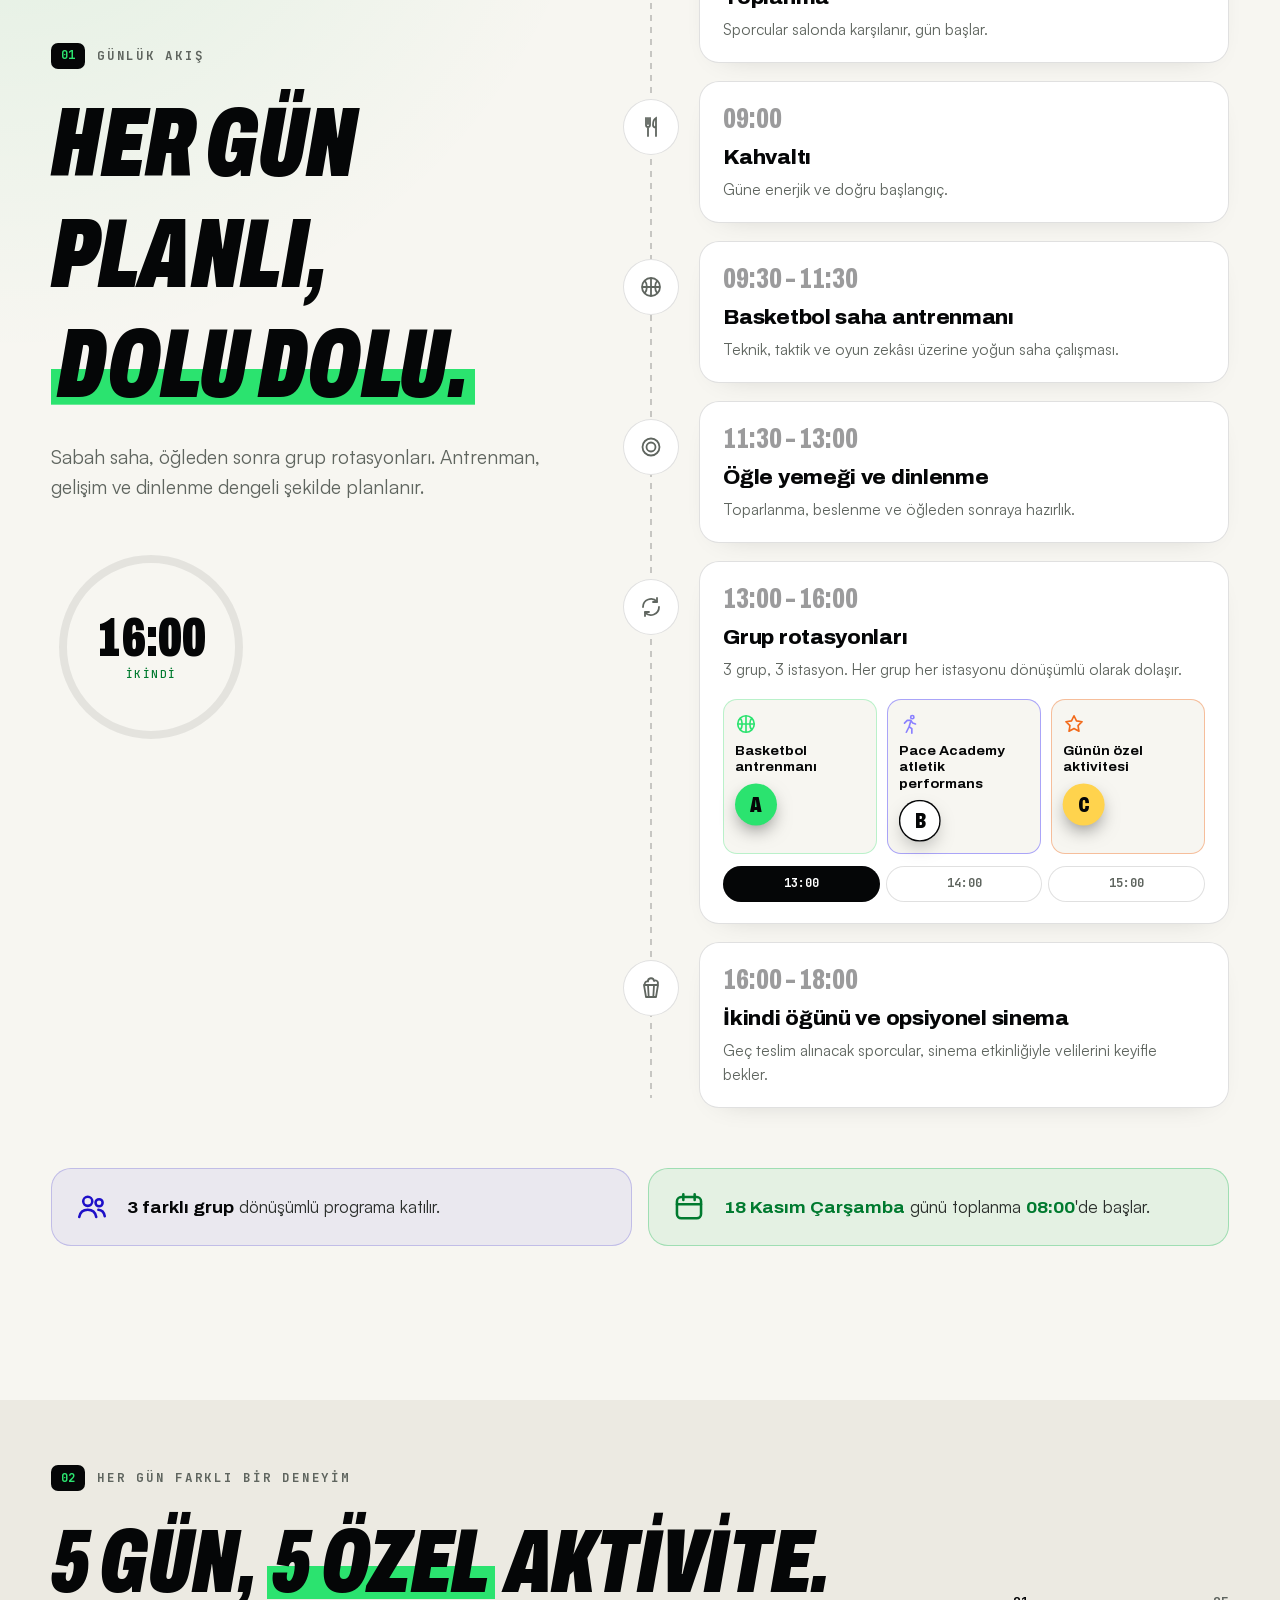
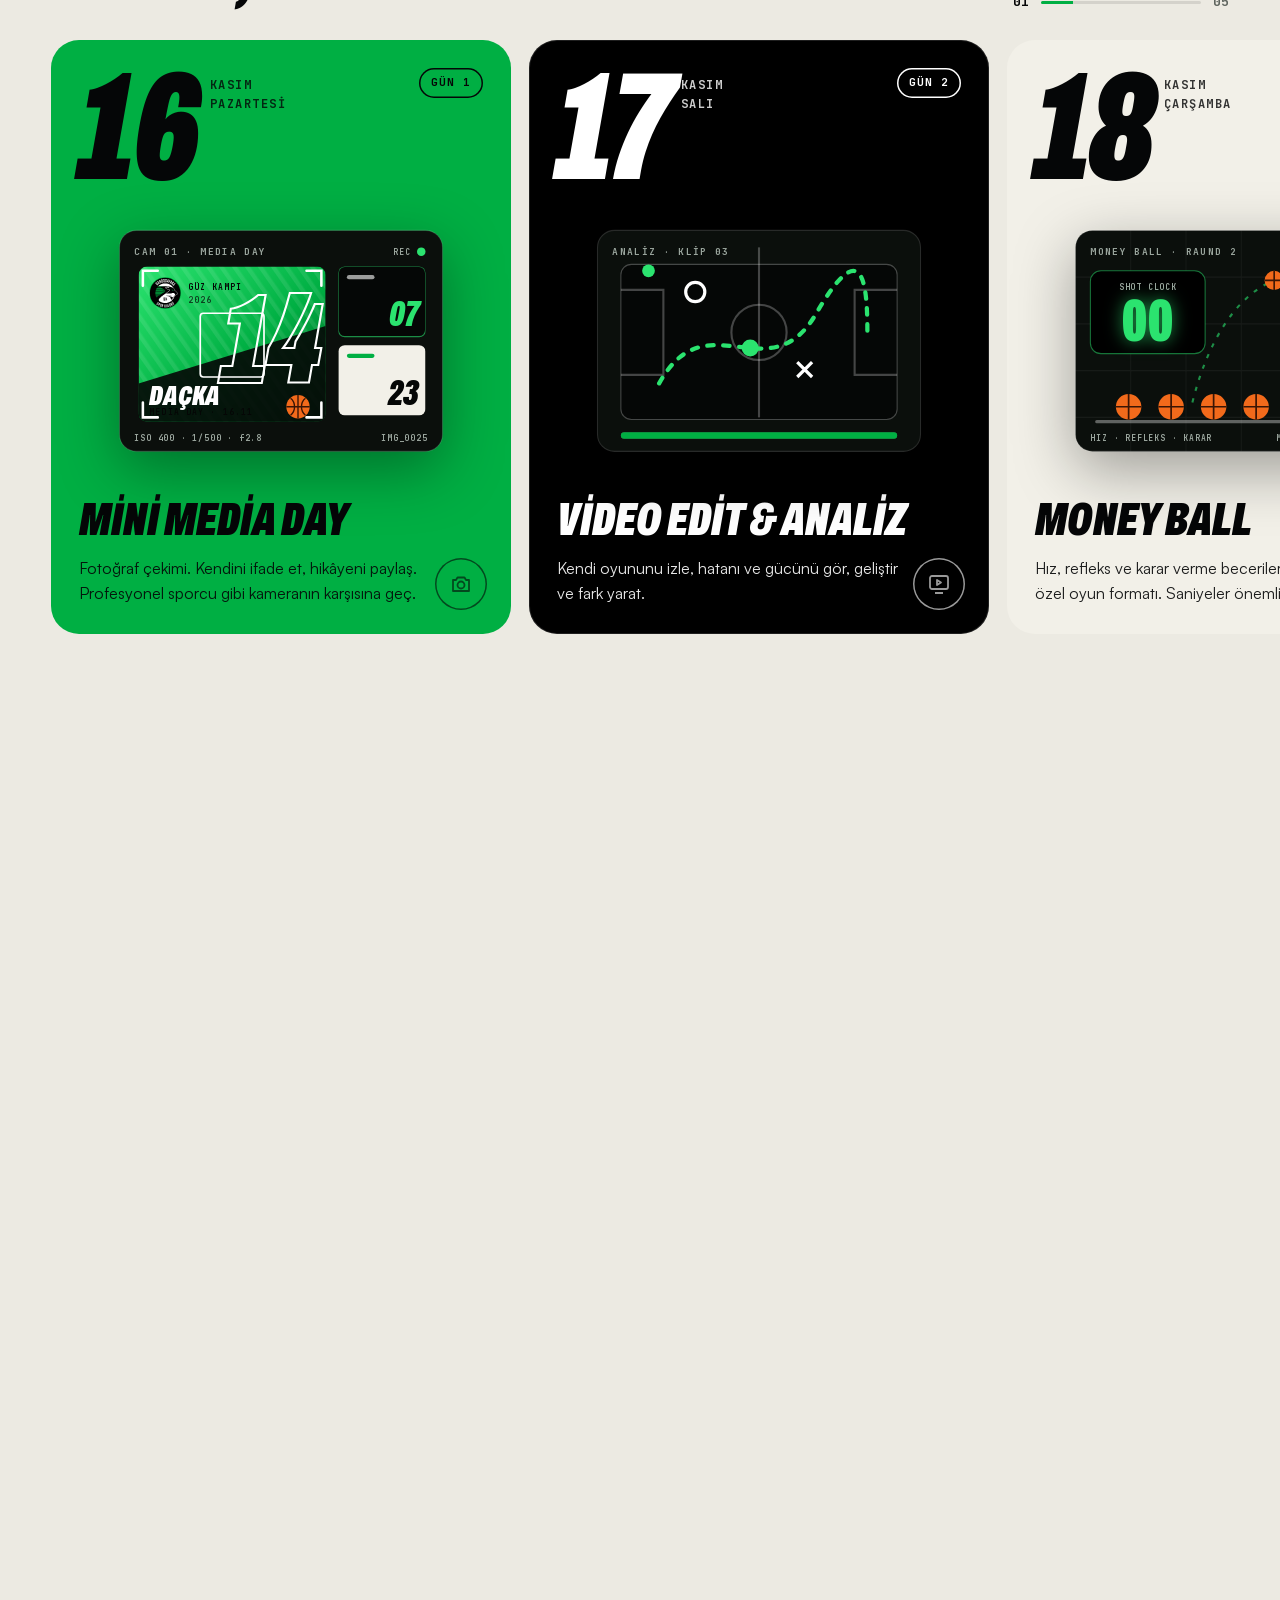
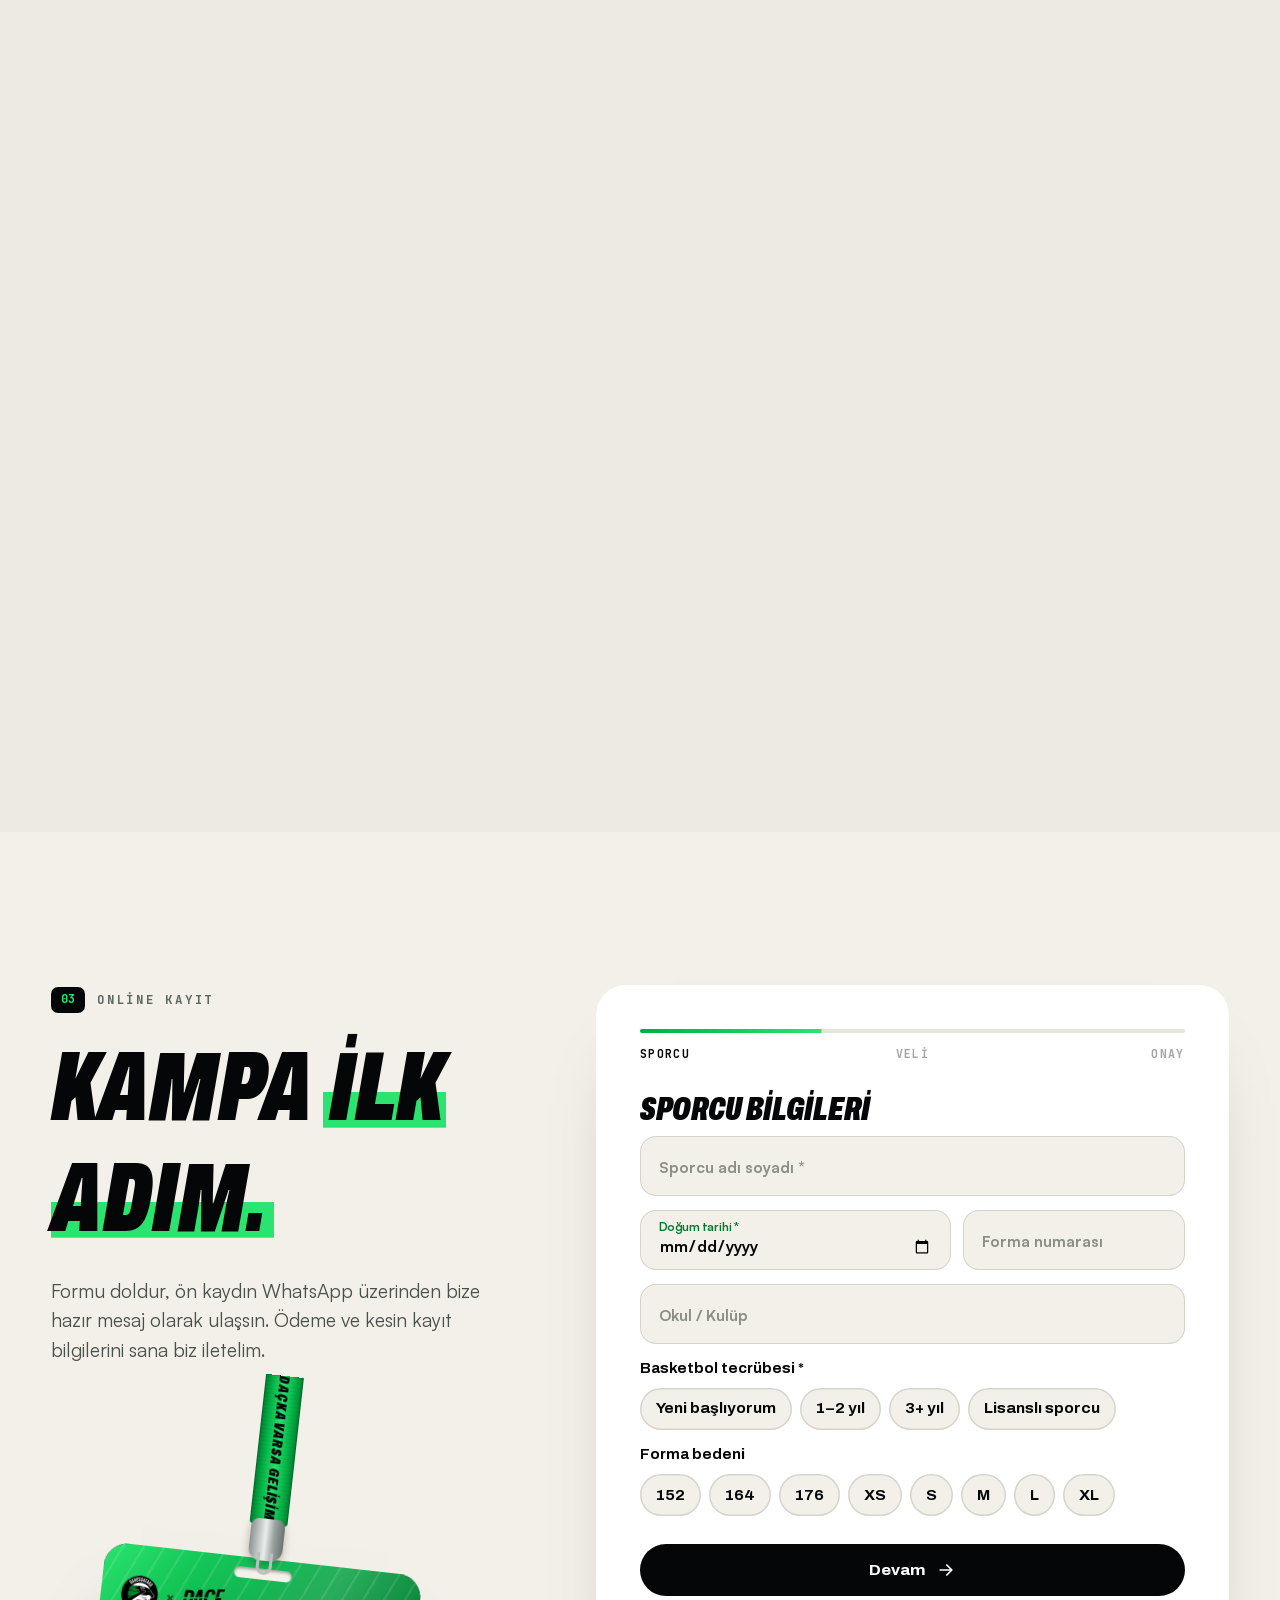
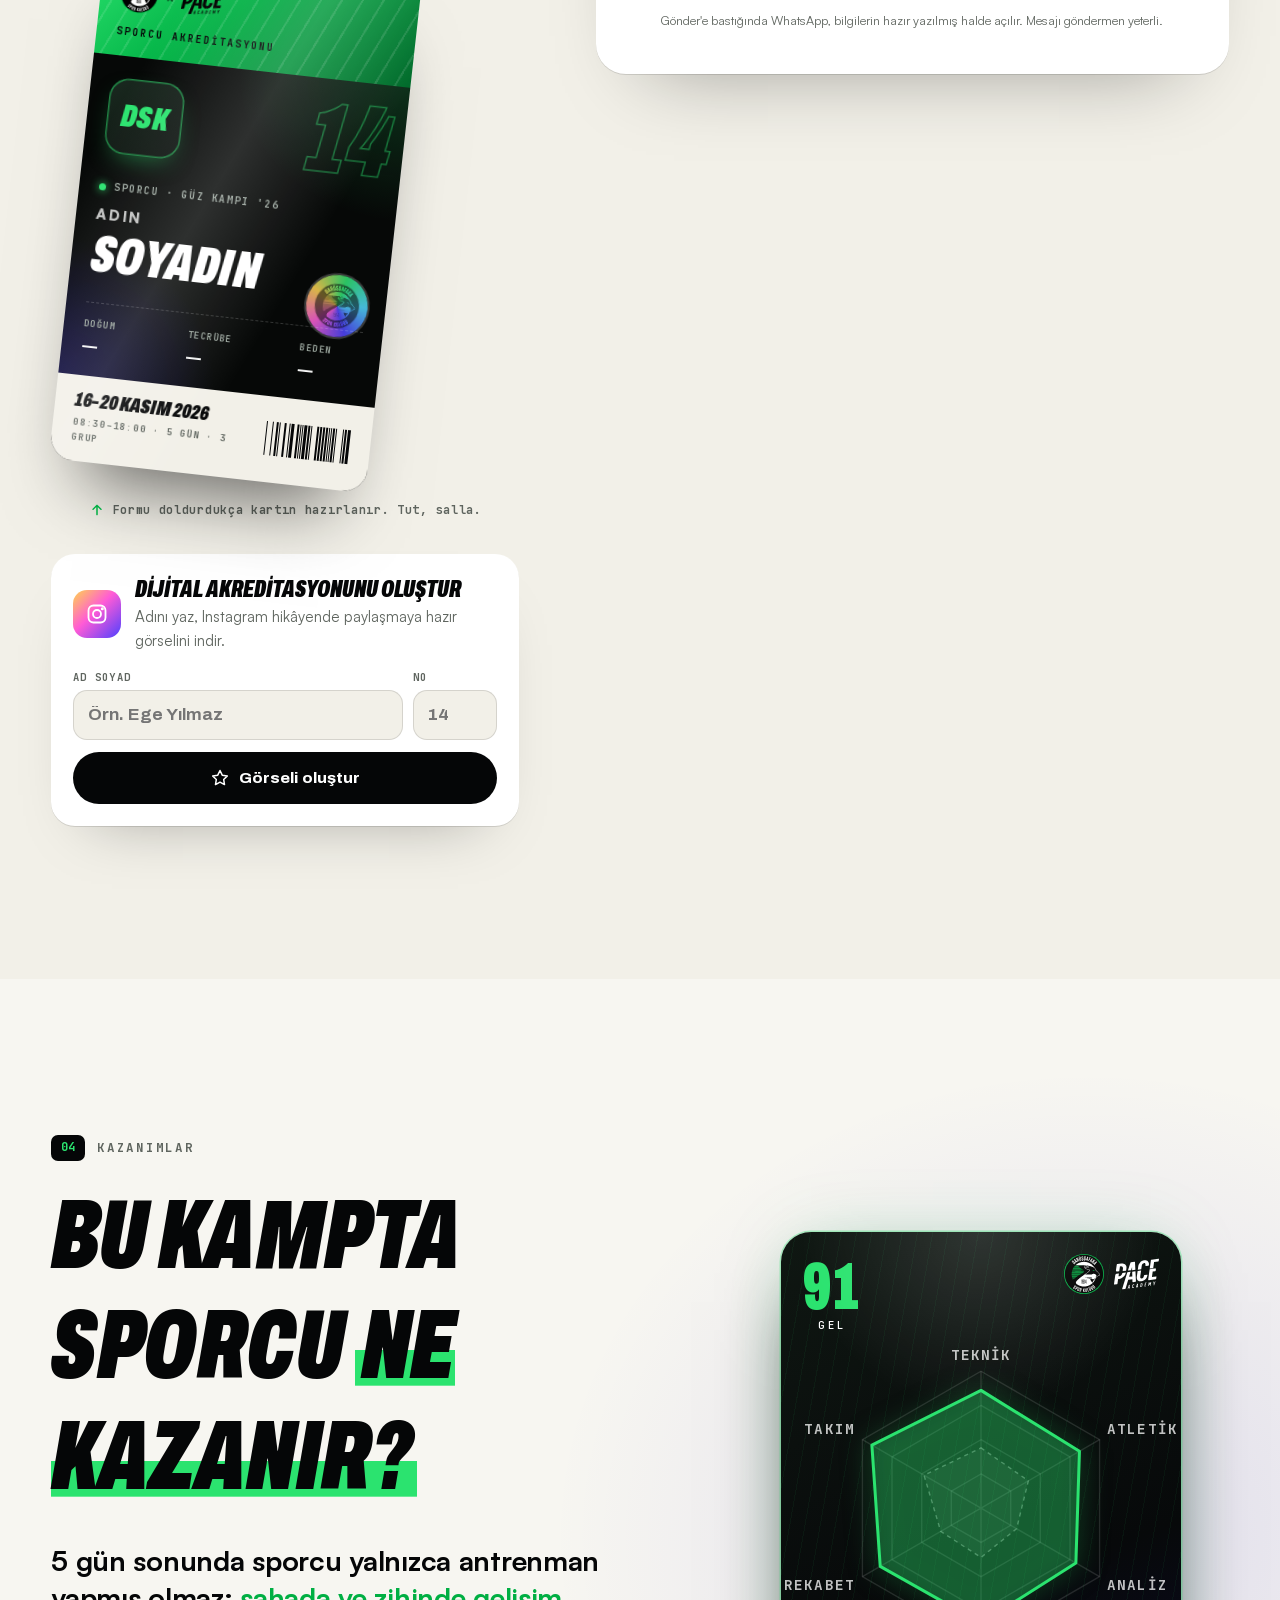
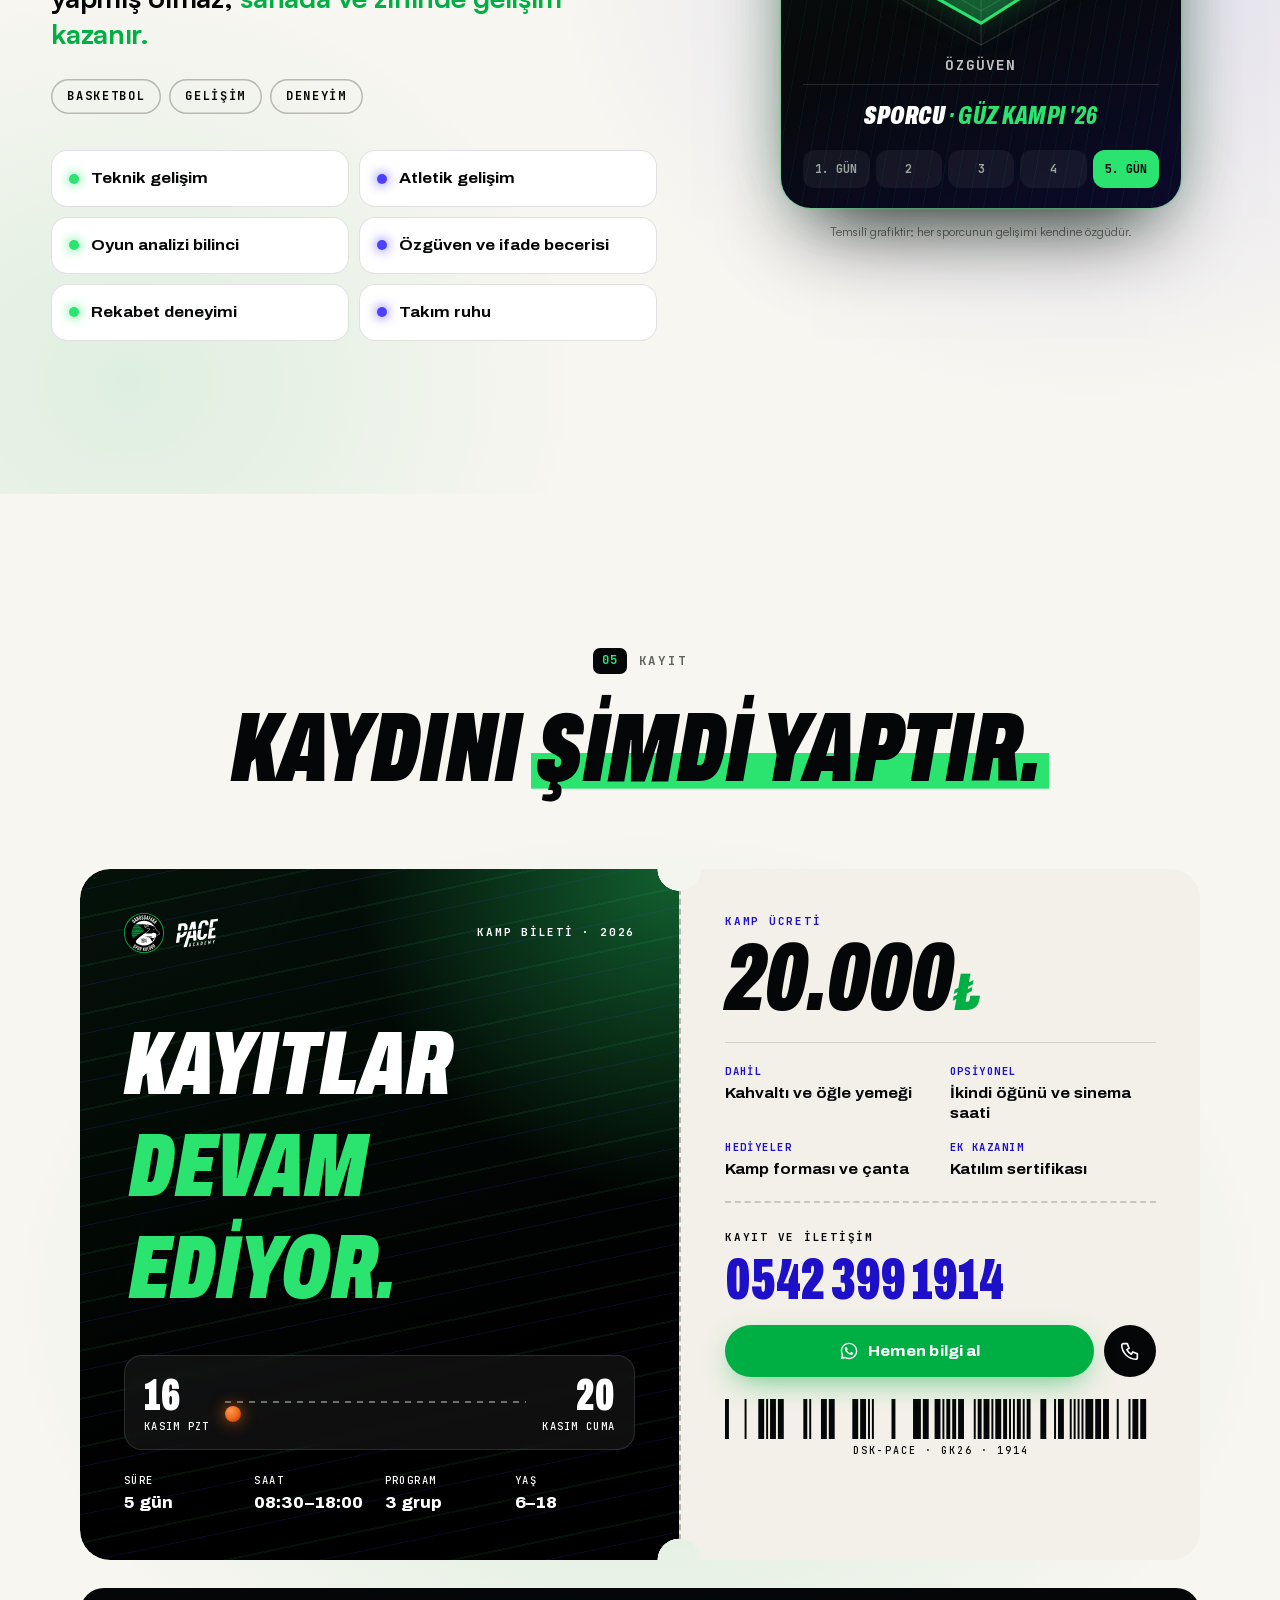
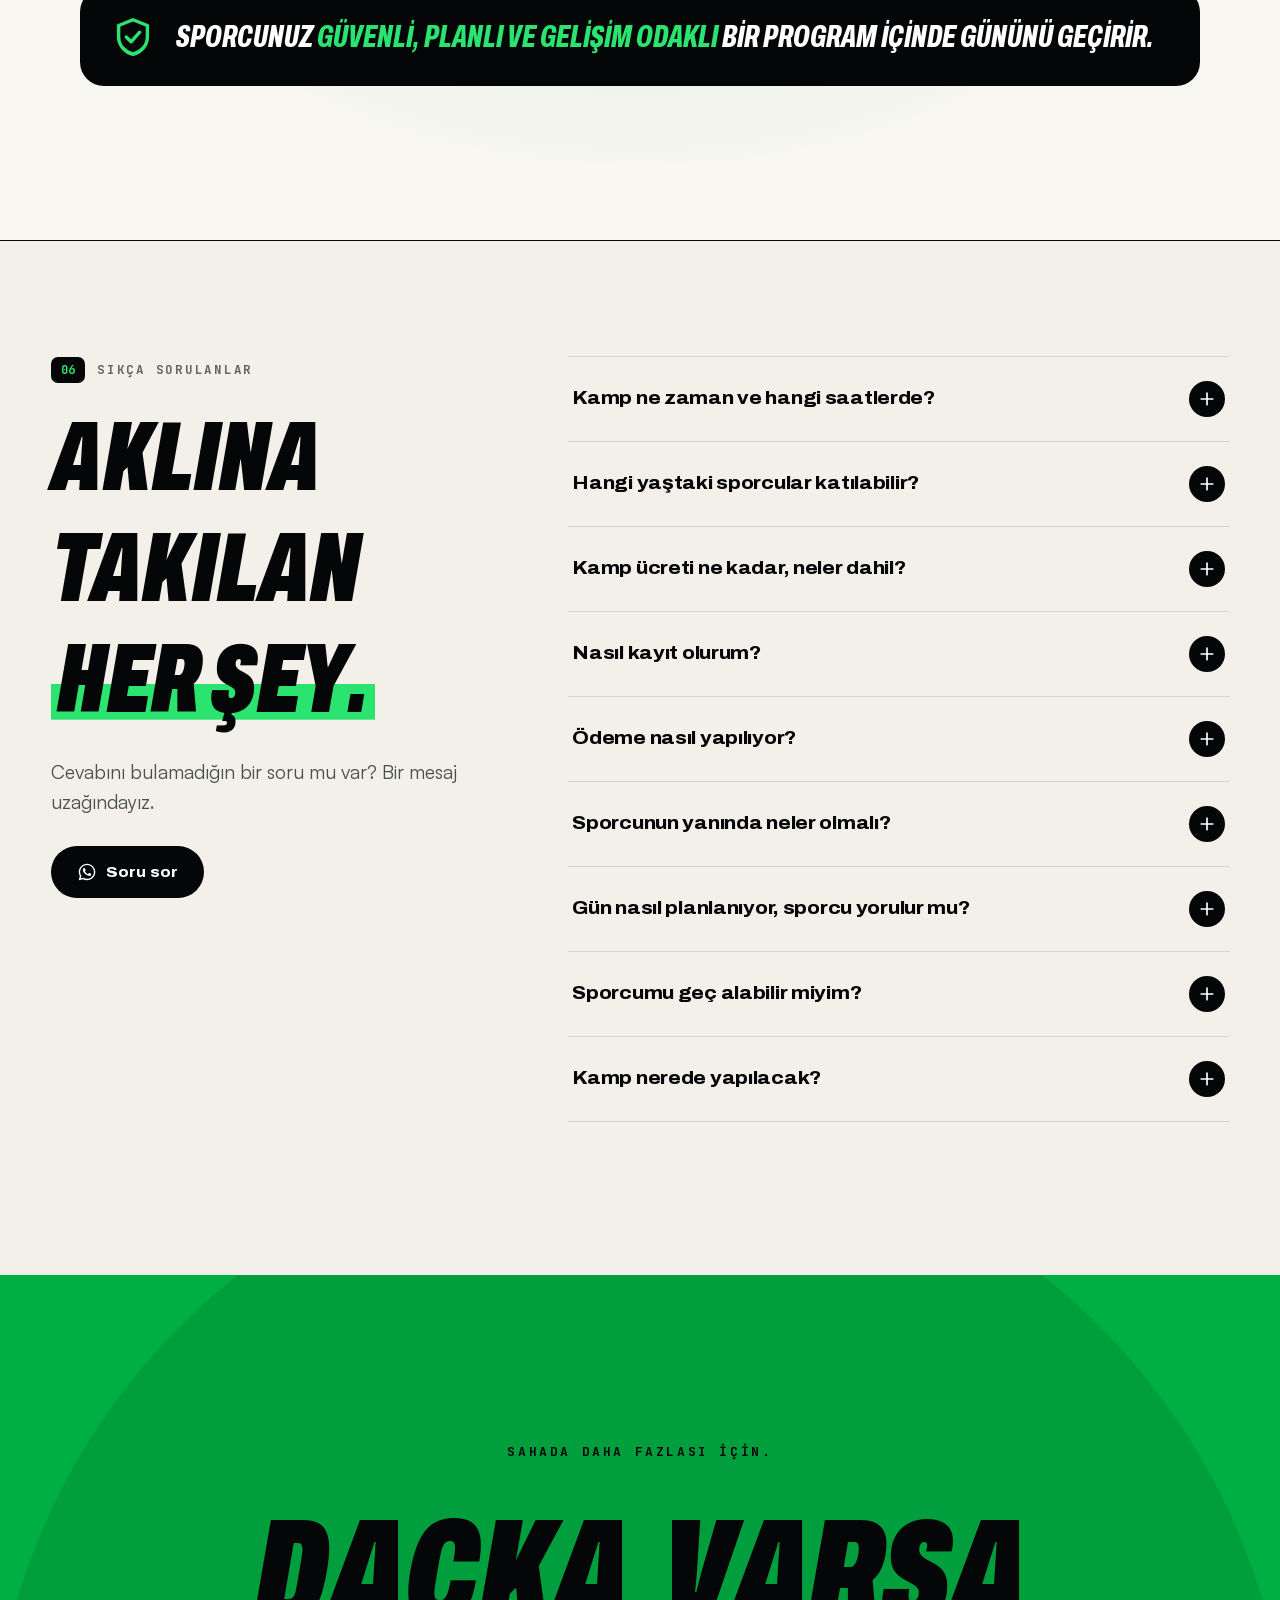
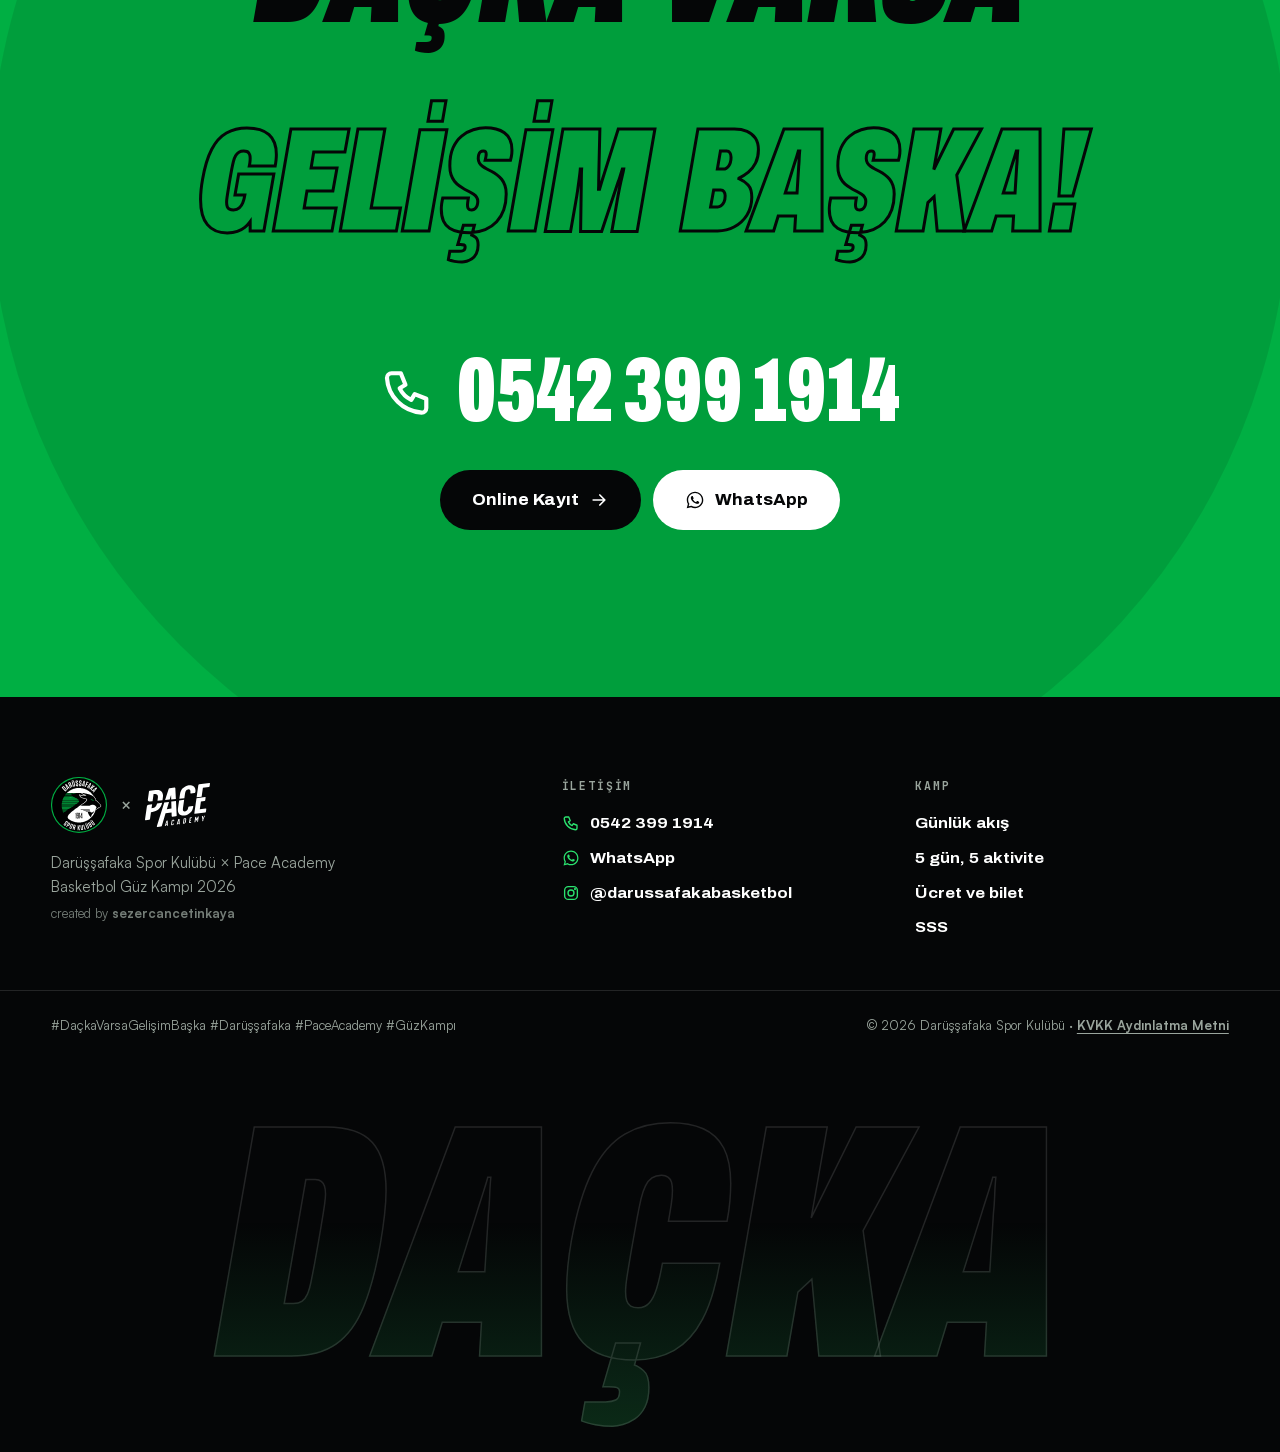
==== commit 81445f85: "Footer'daki görsel kaynak satırı kaldırıldı, künye KVKK penceresine taşındı Co-Authored-By: Claude O" ====
--- a/index.html
+++ b/index.html
@@ -839,7 +839,6 @@
   </div>
   <div class="wrap ftr-bottom">
     <p>#DaçkaVarsaGelişimBaşka #Darüşşafaka #PaceAcademy #GüzKampı</p>
-    <p class="ftr-lic">Top fotoğrafı: MrX, <a href="https://commons.wikimedia.org/wiki/File:Isolated_basketball.png" target="_blank" rel="noopener">Wikimedia Commons</a>, CC BY-SA 3.0 (düzenlendi) · 3D sporcu: Quaternius (CC0)</p>
     <p>© <span id="yr">2026</span> Darüşşafaka Spor Kulübü · <button type="button" class="link" data-open-kvkk>KVKK Aydınlatma Metni</button></p>
   </div>
   <div class="ftr-mega" aria-hidden="true">DAÇKA</div>
@@ -862,6 +861,7 @@
     <p>Verileriniz, kampın iş birliği ortağı Pace Academy ile yalnızca organizasyonun gerektirdiği ölçüde paylaşılır; bunun dışında üçüncü kişilere aktarılmaz. Form gönderimi WhatsApp üzerinden yapıldığından mesajınız WhatsApp hizmet koşullarına tabidir.</p>
     <p>Kanun'un 11. maddesi kapsamındaki haklarınızı kullanmak için 0542 399 1914 numarası üzerinden bize ulaşabilirsiniz.</p>
     <p class="kvkk-n">Bu metin örnek niteliğindedir; yayın öncesinde kulübün hukuk birimi tarafından gözden geçirilmelidir.</p>
+    <p class="kvkk-n">Görsel kaynağı: basketbol topu fotoğrafı MrX, <a href="https://commons.wikimedia.org/wiki/File:Isolated_basketball.png" target="_blank" rel="noopener">Wikimedia Commons</a>, CC BY-SA 3.0 lisanslı, düzenlenmiştir.</p>
   </div>
 </dialog>
 
--- a/assets/css/style.css
+++ b/assets/css/style.css
@@ -191,7 +191,7 @@
 .ey-short{display:none}
 @media (max-width:760px){.ey-short{display:inline}}
 .hero-title{display:grid;margin:calc(24px + .2em) 0 6px;font-family:var(--f-d);font-stretch:62%;font-weight:900;font-style:italic;text-transform:uppercase;line-height:.78;letter-spacing:-.01em;font-size:clamp(110px,min(17vw,30vh),290px)}
-.ht-row{display:flex;align-items:flex-end;gap:.08em;overflow:hidden;padding:.16em .08em .17em 0;margin:-.1em 0 -.1em}
+.ht-row{display:flex;align-items:flex-end;gap:.08em;overflow:visible;clip-path:inset(-80% -15% 0 -15%);padding:.16em .08em .2em 0;margin:-.1em 0 -.12em}
 .ht-outline{color:transparent;-webkit-text-stroke:clamp(1.5px,.3vw,3px) #fff}
 .ht-green{color:var(--green-hi);text-shadow:0 0 60px rgba(43,227,111,.35)}
 .ht-year{flex:none;font-family:var(--f-m);font-style:normal;font-size:clamp(13px,1.5vw,20px);line-height:1;font-weight:700;letter-spacing:.14em;color:var(--ink);background:var(--green-hi);margin:0 0 .5em .15em;padding:.45em .7em;border-radius:6px;transform:skewX(-10deg)}
@@ -594,7 +594,7 @@
 .pass-head p{position:relative;z-index:1;margin-top:12px;font-family:var(--f-m);font-size:10px;font-weight:700;letter-spacing:.2em}
 .pass-body{position:relative;padding:22px 20px 20px;background:radial-gradient(90% 70% at 100% 0%,rgba(43,227,111,.18),transparent 60%),radial-gradient(70% 60% at 0% 100%,rgba(30,15,200,.28),transparent 70%),#060807;overflow:hidden}
 .pass-body::before{content:"";position:absolute;inset:0;z-index:-1;background:repeating-linear-gradient(-12deg,transparent 0 22px,rgba(255,255,255,.025) 22px 23px)}
-.pass-num{position:absolute;right:14px;top:2px;font-family:var(--f-d);font-stretch:62%;font-weight:900;font-style:italic;font-size:100px;line-height:1;color:transparent;-webkit-text-stroke:1.5px rgba(43,227,111,.45);letter-spacing:-.02em;font-variant-numeric:tabular-nums;transition:transform .5s var(--ease-o)}
+.pass-num{position:absolute;right:14px;top:10px;font-family:var(--f-d);font-stretch:62%;font-weight:900;font-style:italic;font-size:100px;line-height:1;color:transparent;-webkit-text-stroke:1.5px rgba(43,227,111,.45);letter-spacing:-.02em;font-variant-numeric:tabular-nums;transition:transform .5s var(--ease-o)}
 .pass-num.pop{animation:passpop .5s var(--ease-o)}
 @keyframes passpop{from{transform:scale(1.15)}}
 .pass-avatar{position:relative;width:76px;height:76px;border-radius:20px;display:grid;place-items:center;background:linear-gradient(145deg,#1a2a20,#0b100d);box-shadow:inset 0 0 0 1.5px rgba(43,227,111,.5),0 10px 24px -10px rgba(43,227,111,.5);font-family:var(--f-d);font-stretch:62%;font-weight:900;font-style:italic;font-size:32px;color:var(--green-hi);letter-spacing:.01em}
@@ -720,7 +720,7 @@
 @keyframes slowspin{to{transform:rotate(360deg)}}
 .final-pre{font-family:var(--f-m);font-weight:700;font-size:13px;letter-spacing:.2em;text-transform:uppercase}
 .final-title{display:grid;margin-top:16px;font-family:var(--f-d);font-stretch:62%;font-weight:900;font-style:italic;text-transform:uppercase;font-size:clamp(44px,11.5vw,190px);line-height:1.14;letter-spacing:-.01em}
-.ft-row{display:block;overflow:hidden;padding:.08em .06em .12em;margin:0}
+.ft-row{display:block;overflow:visible;clip-path:inset(-80% -15% 0 -15%);padding:.08em .06em .2em;margin:0}
 .ft-o{color:transparent;-webkit-text-stroke:clamp(1.5px,.25vw,3px) var(--ink)}
 .final-phone{display:inline-flex;align-items:center;gap:.25em;margin-top:clamp(30px,4vw,50px);font-family:var(--f-d);font-stretch:62%;font-weight:900;font-size:clamp(48px,7vw,104px);line-height:1;color:#fff;transition:color .3s}
 .final-phone svg{width:.62em;height:.62em}
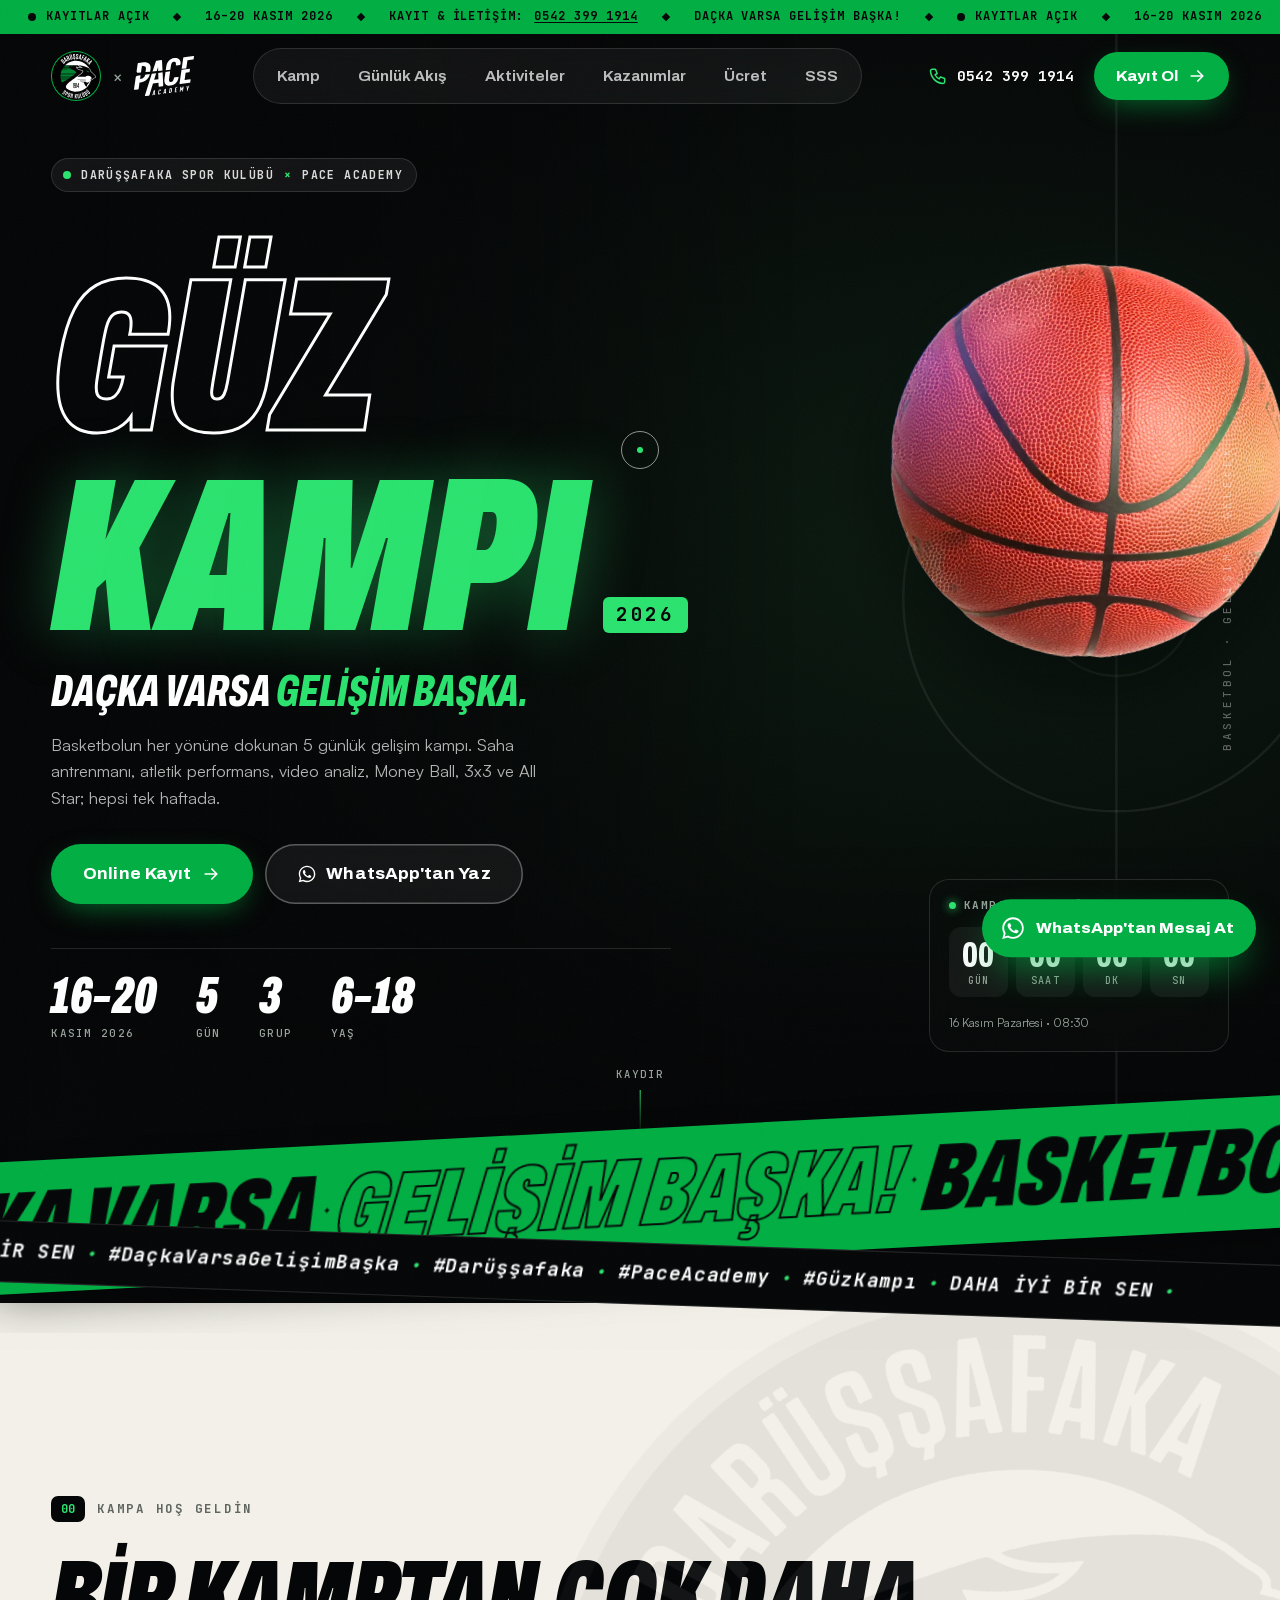
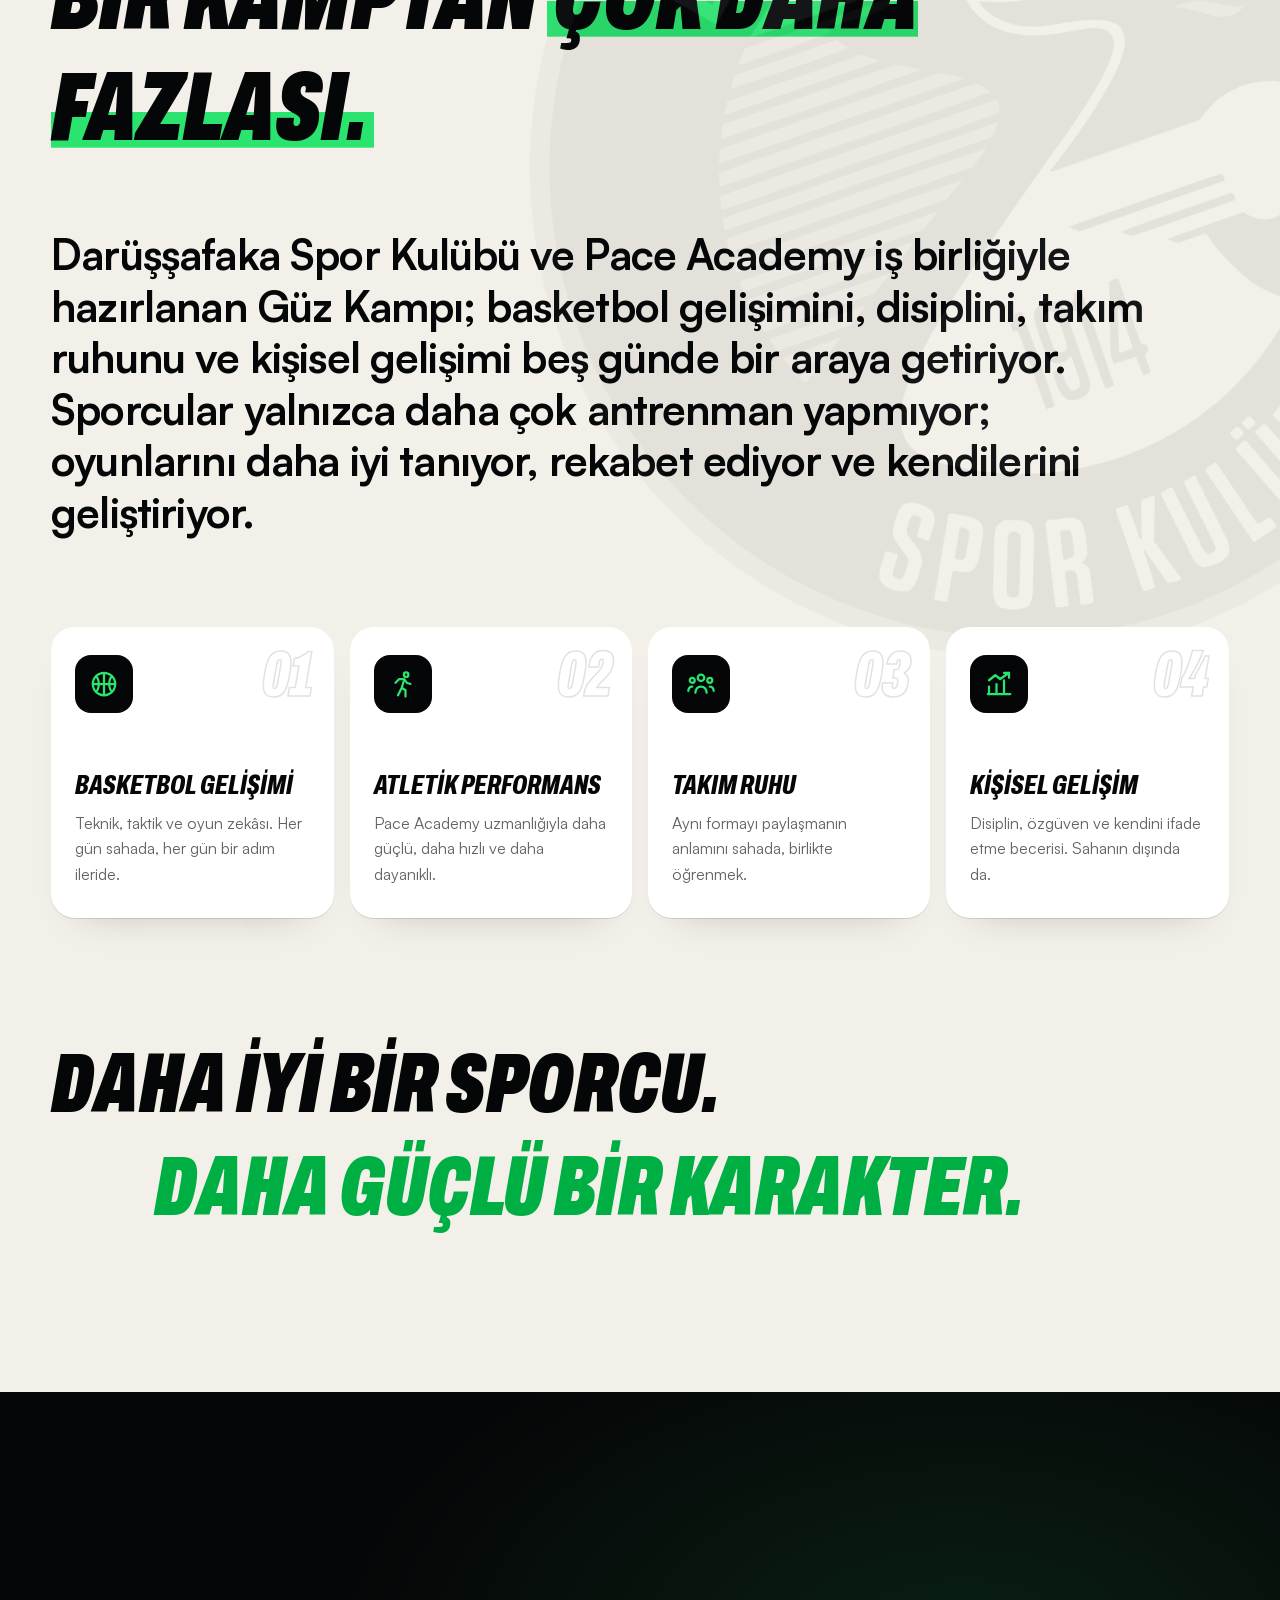
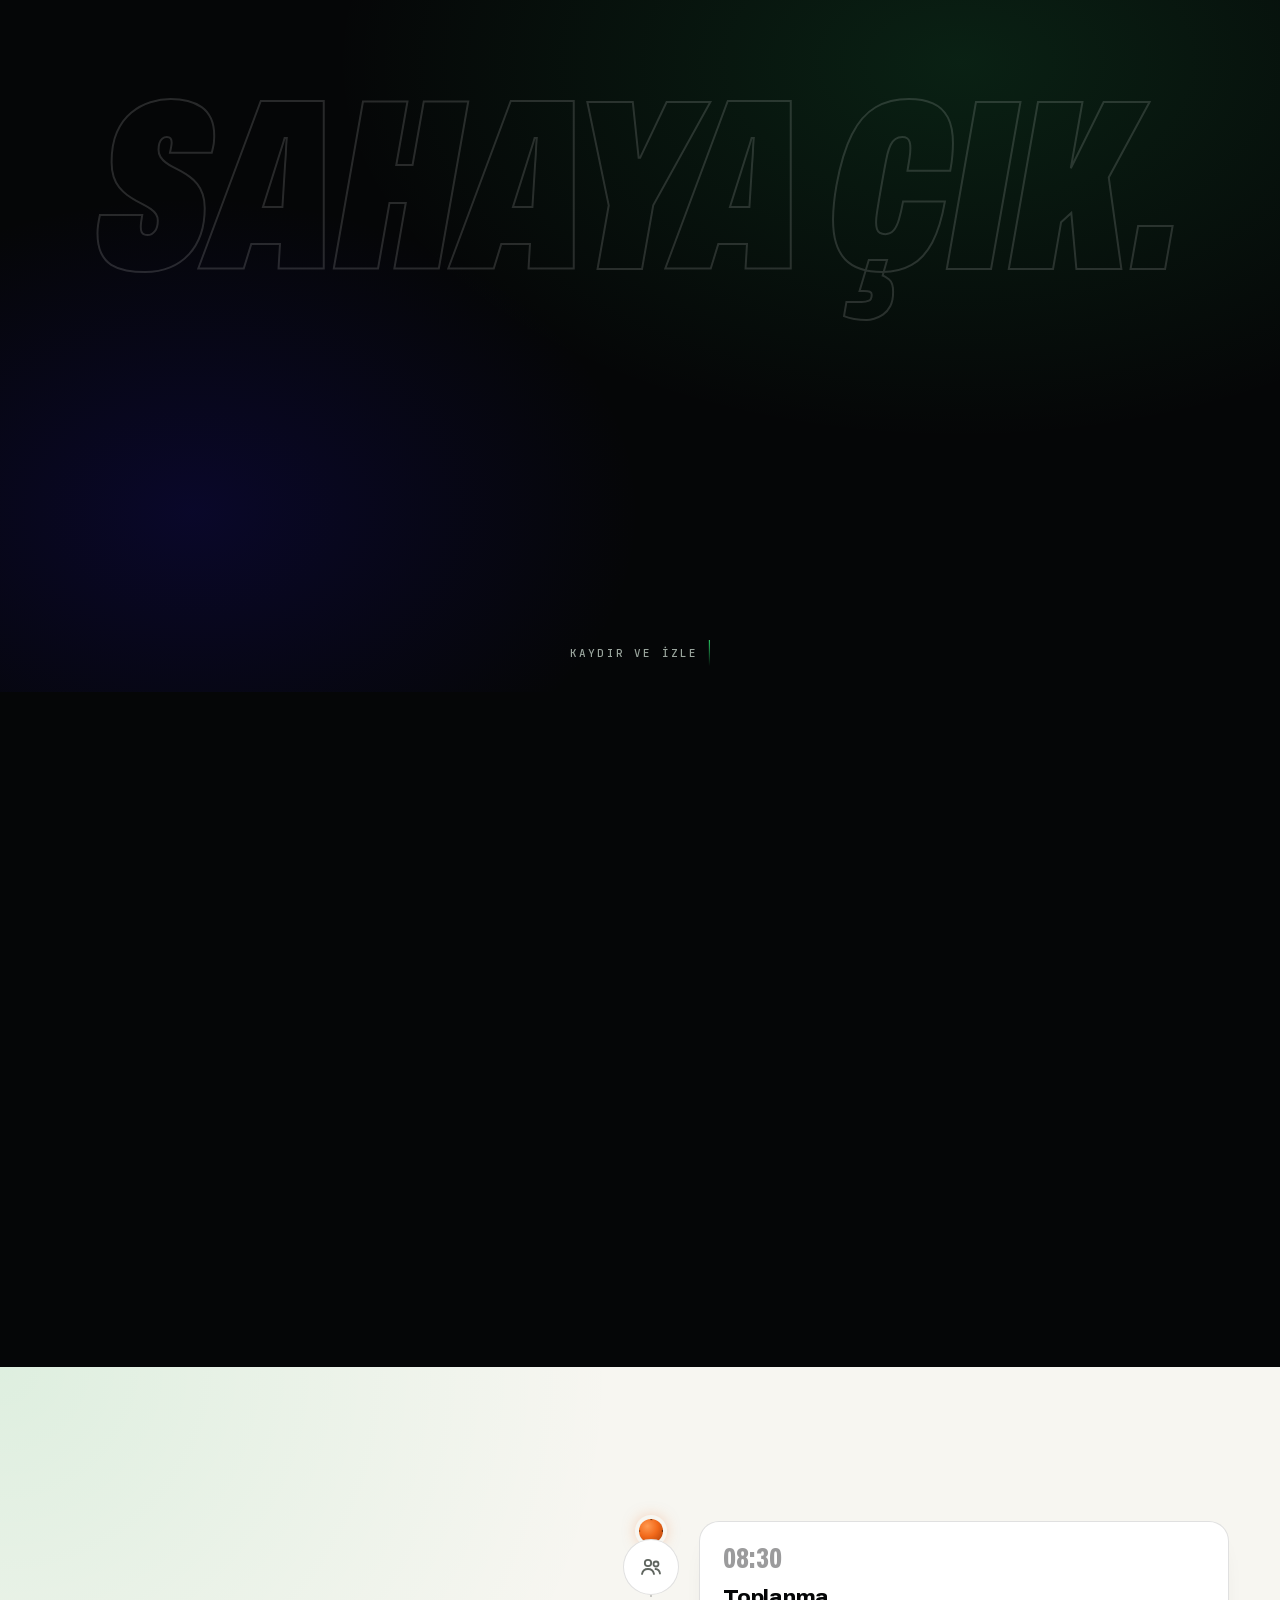
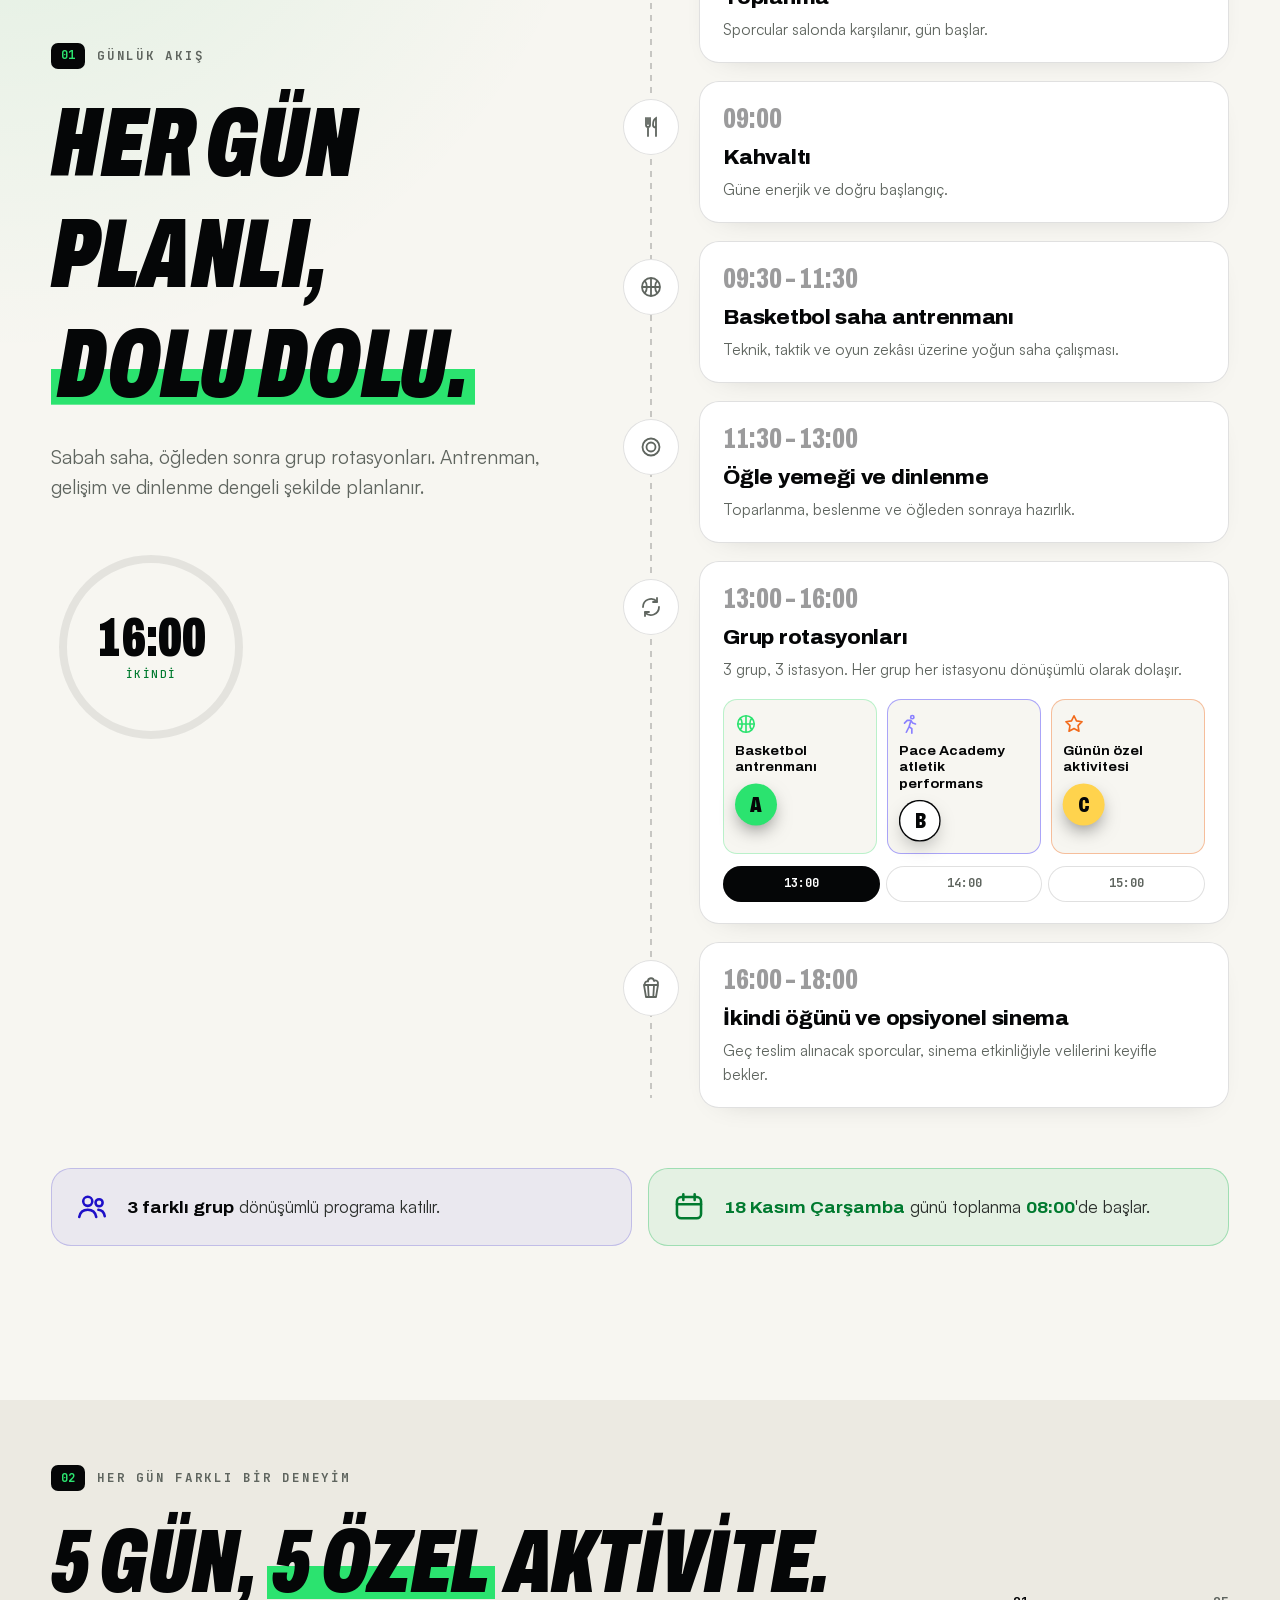
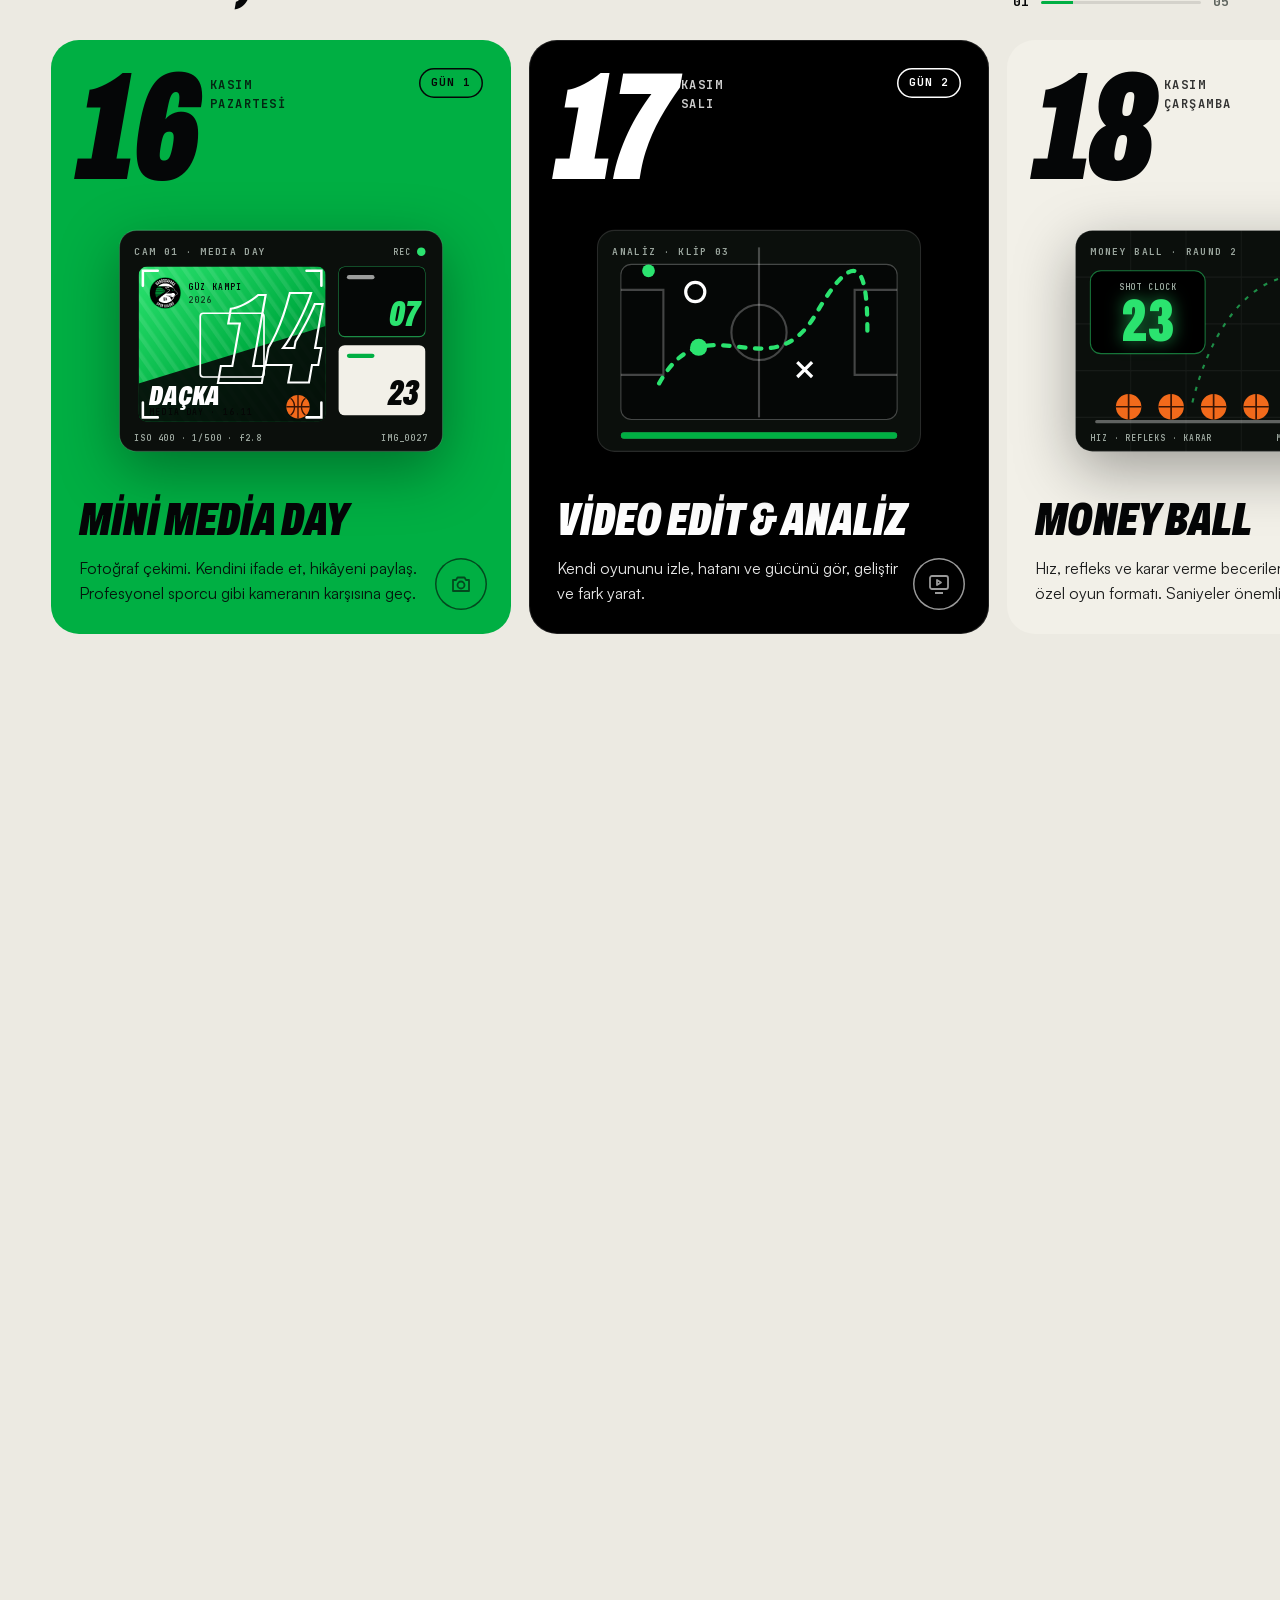
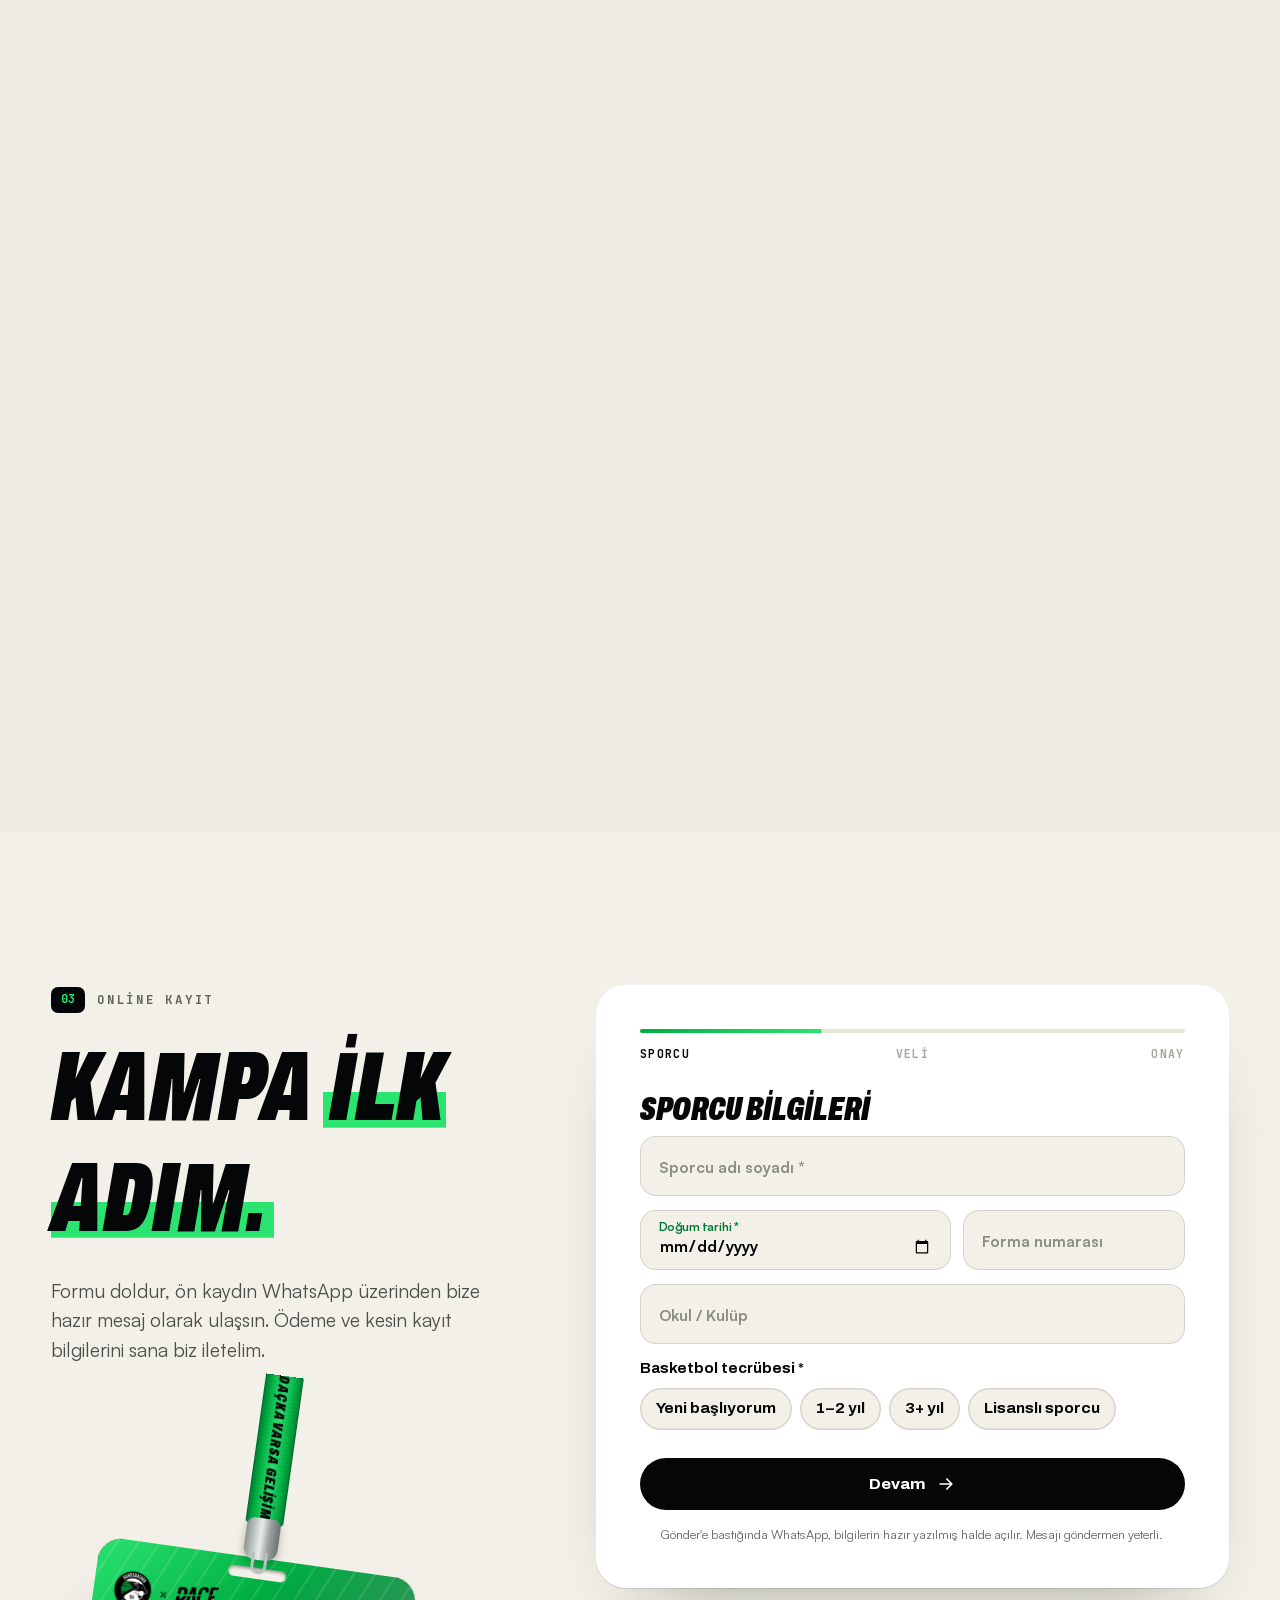
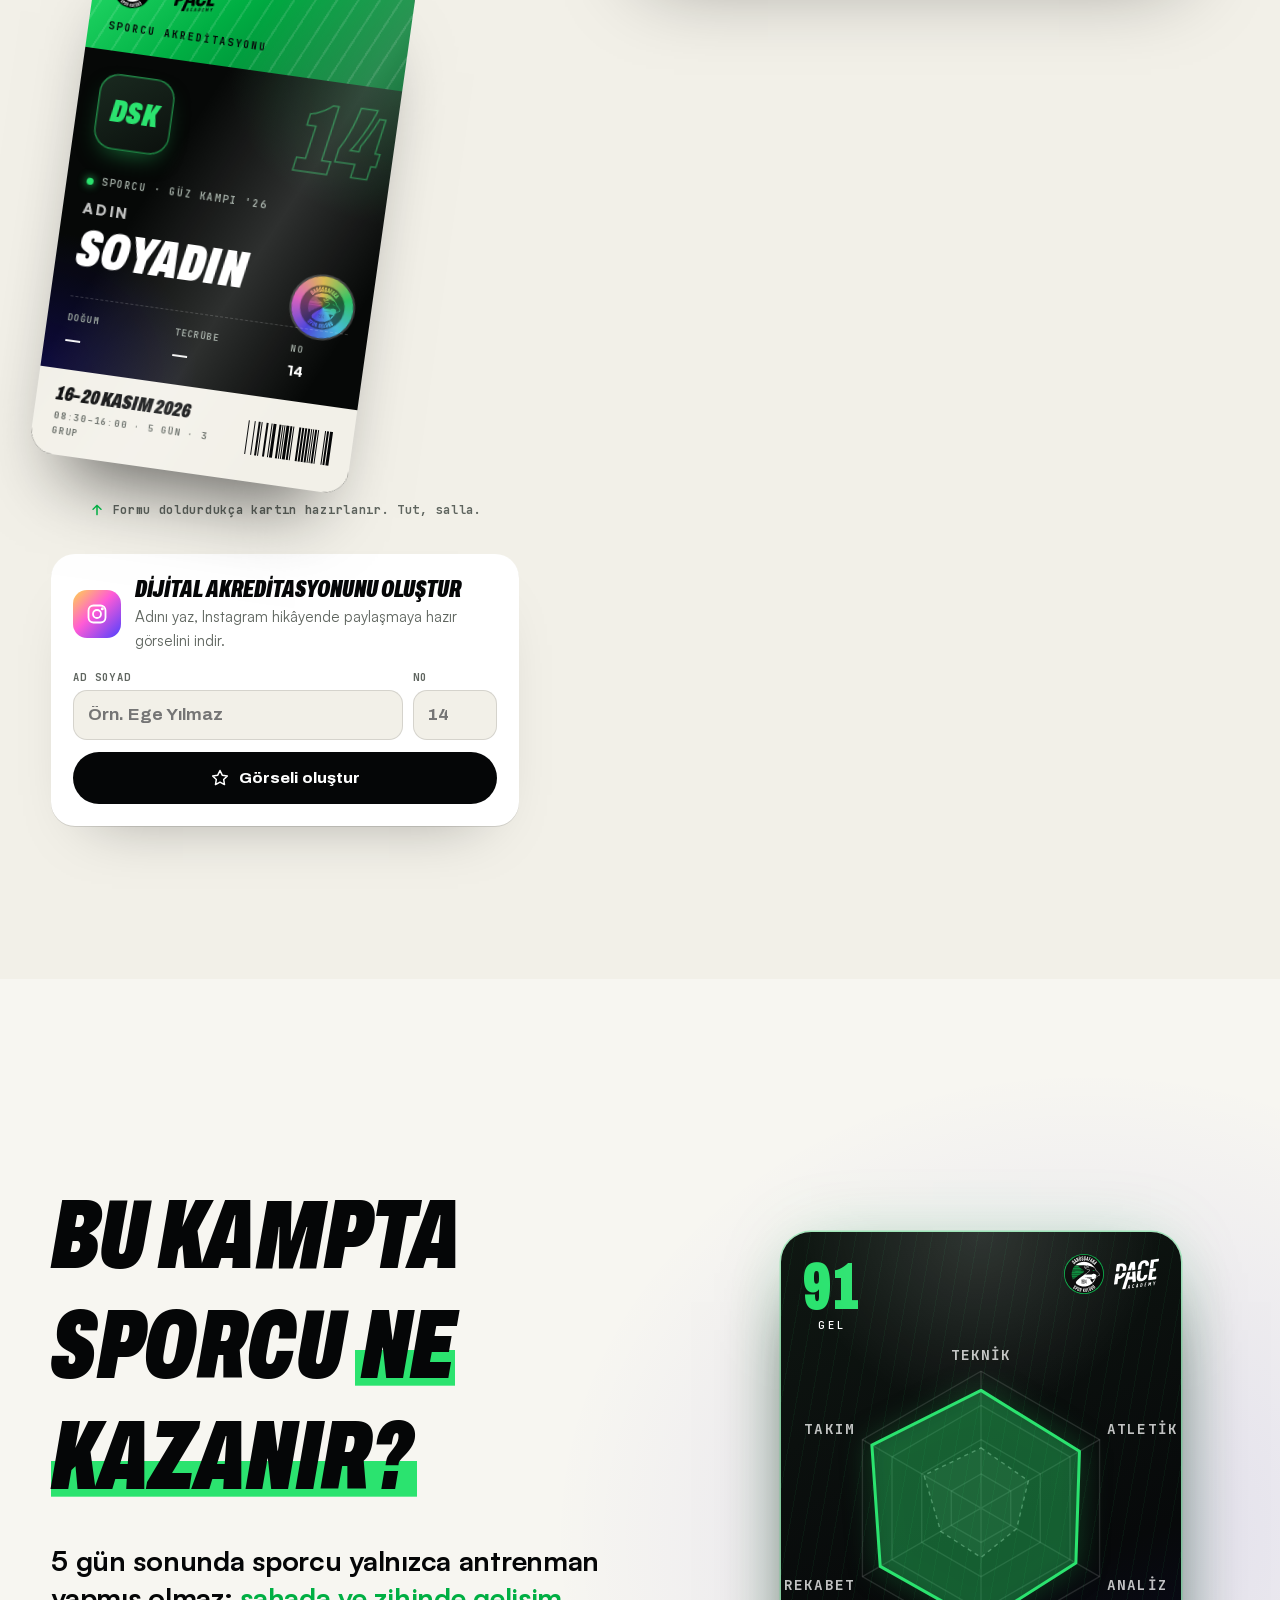
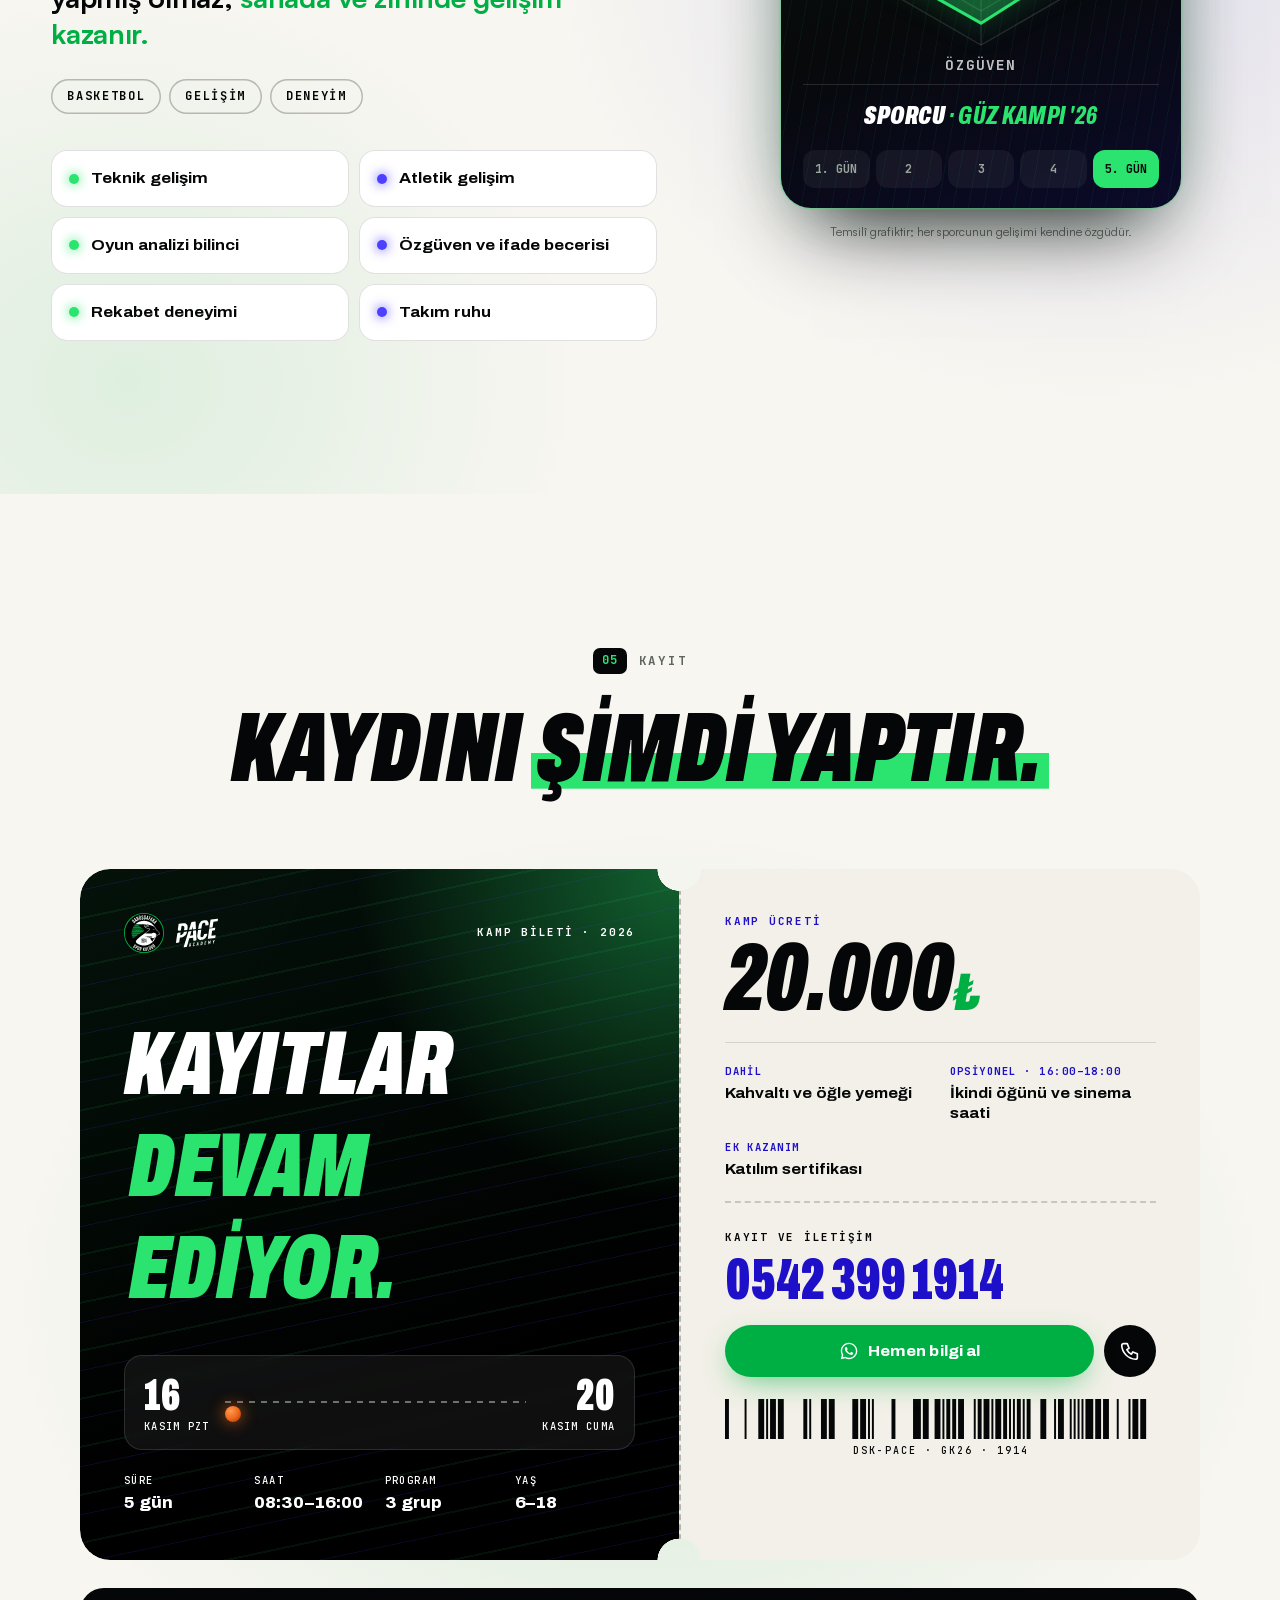
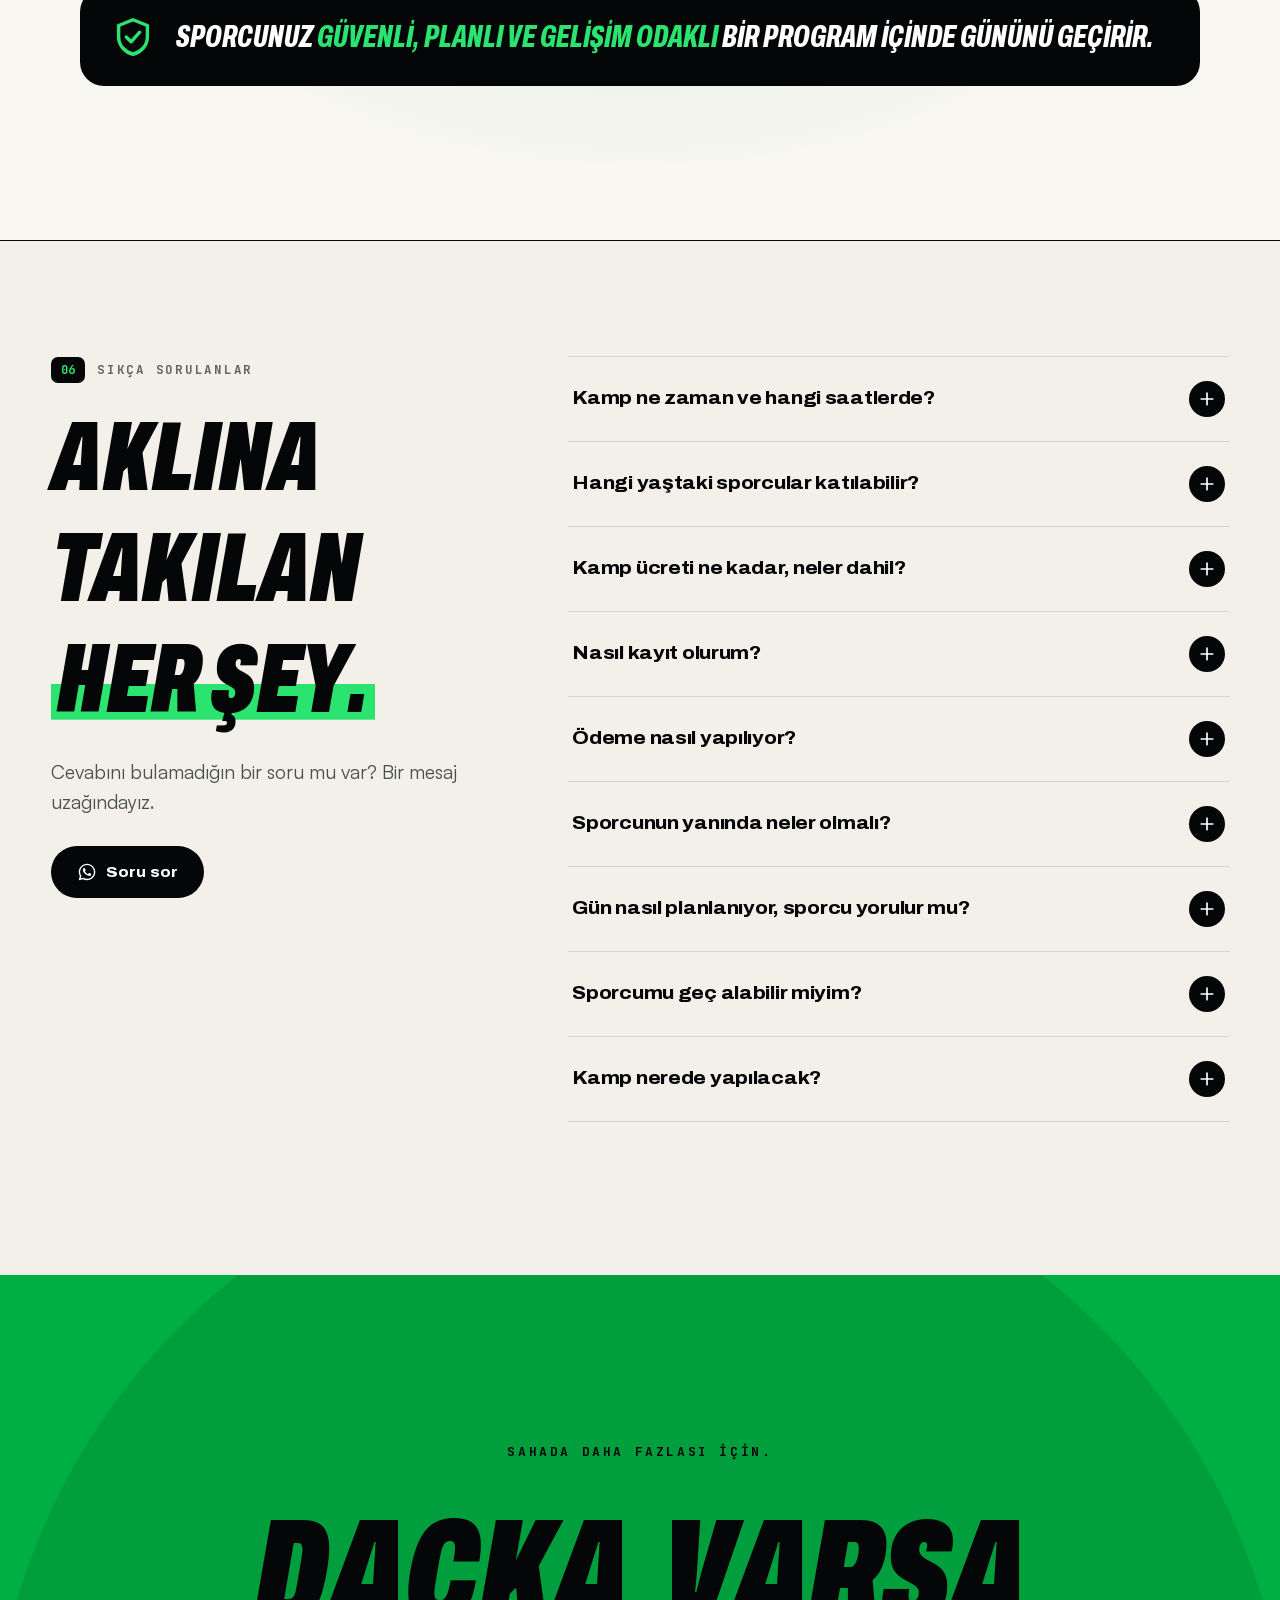
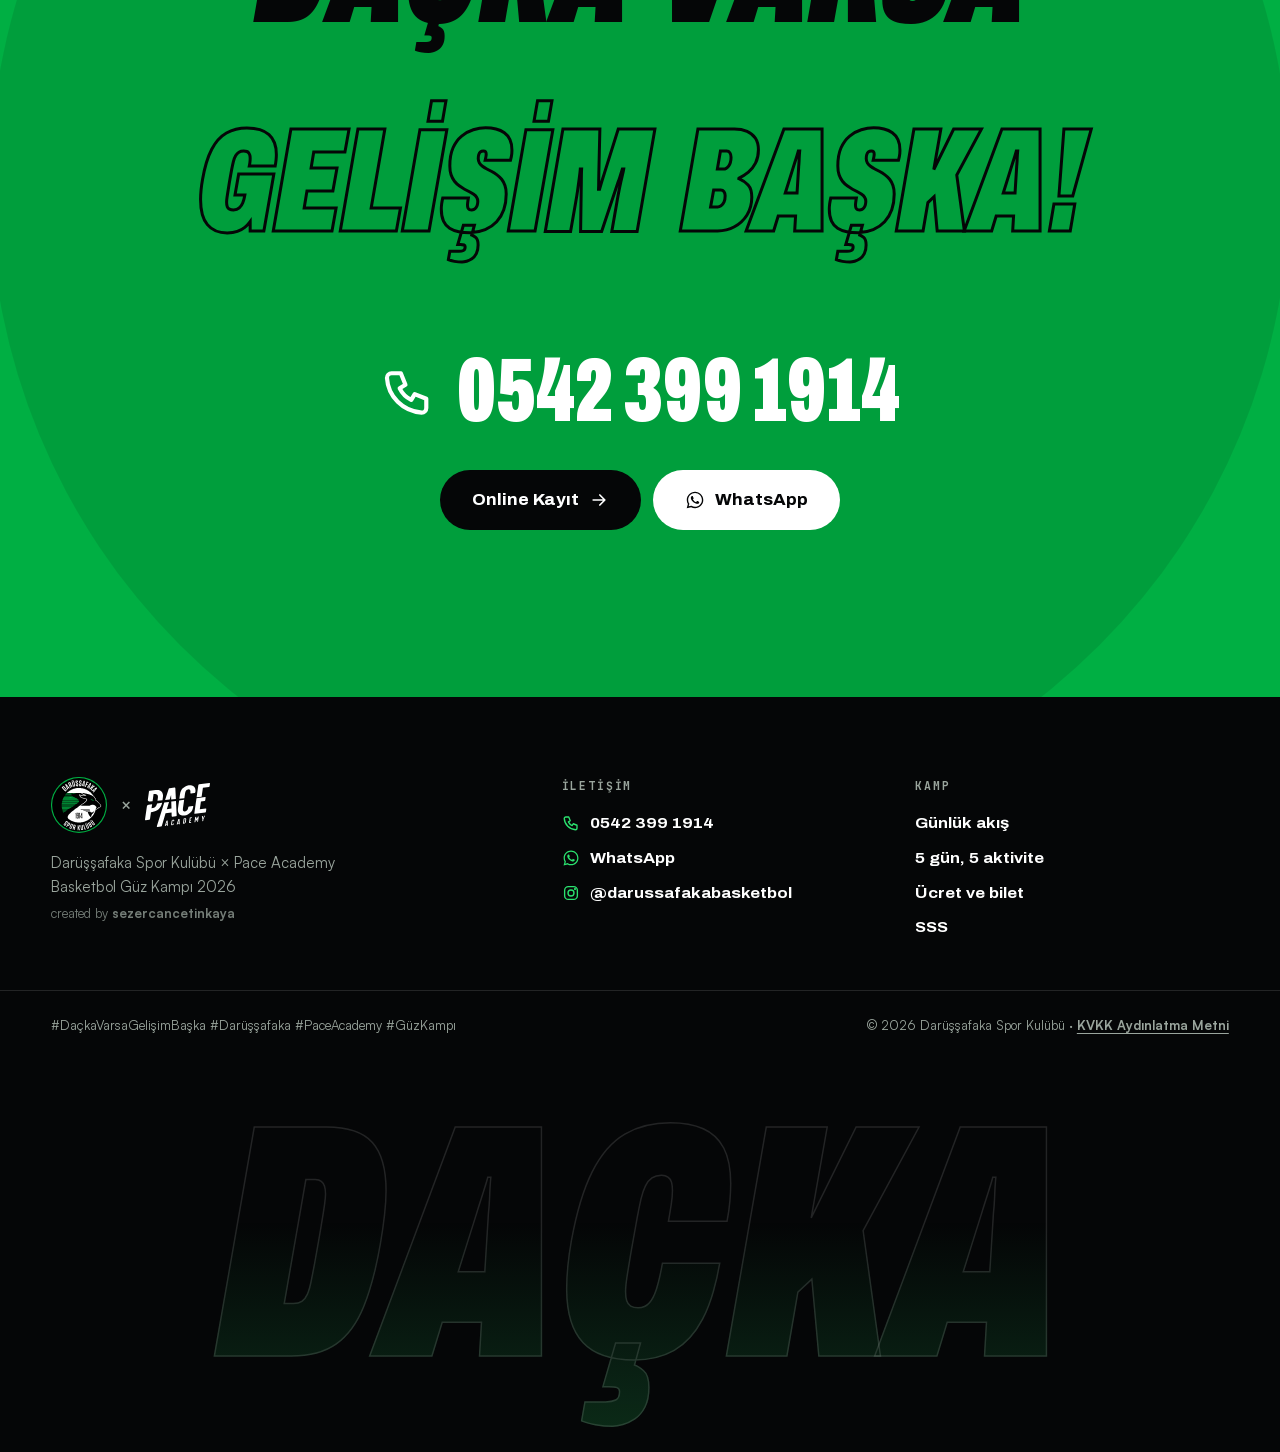
==== commit e11833e7: "Forma bedeni ve hediye kaldırıldı, saatler netleşti, optimizasyon - Kayıt formundan forma bedeni, bi" ====
--- a/index.html
+++ b/index.html
@@ -42,7 +42,7 @@
   "description": "Basketbol antrenmanları, atletik performans, video analiz, Money Ball, 3x3 turnuvası ve All Star yarışmalarıyla 5 günlük gelişim kampı.",
   "sport": "Basketbol",
   "startDate": "2026-11-16T08:30:00+03:00",
-  "endDate": "2026-11-20T18:00:00+03:00",
+  "endDate": "2026-11-20T16:00:00+03:00",
   "eventStatus": "https://schema.org/EventScheduled",
   "eventAttendanceMode": "https://schema.org/OfflineEventAttendanceMode",
   "location": { "@type": "Place", "name": "Darüşşafaka Spor Kulübü", "address": { "@type": "PostalAddress", "addressLocality": "İstanbul", "addressCountry": "TR" } },
@@ -116,7 +116,7 @@
 <!-- ============ ÜST MENÜ ============ -->
 <header class="hdr" id="hdr">
   <a class="hdr-brand" href="#top" aria-label="Güz Kampı ana sayfa">
-    <img src="assets/img/dsk-arma.svg" alt="Darüşşafaka Spor Kulübü" width="44" height="44">
+    <img loading="lazy" decoding="async" src="assets/img/dsk-arma.svg" alt="Darüşşafaka Spor Kulübü" width="44" height="44">
     <span class="hdr-x">×</span>
     <img class="hdr-pace hdr-pace-w" src="assets/img/pace-beyaz.svg" alt="Pace Academy" width="62" height="44"><img class="hdr-pace hdr-pace-b" src="assets/img/pace-mavi.svg" alt="" width="62" height="44">
   </a>
@@ -217,7 +217,7 @@
 
 <!-- ============ KAMPA HOŞ GELDİN ============ -->
 <section class="sec sec-paper intro" id="kamp">
-  <div class="intro-panther" aria-hidden="true"><img src="assets/img/dsk-arma.svg" alt=""></div>
+  <div class="intro-panther" aria-hidden="true"><img loading="lazy" decoding="async" src="assets/img/dsk-arma.svg" alt=""></div>
   <div class="wrap">
     <div class="sec-head">
       <p class="sec-label" data-reveal><b>00</b>Kampa hoş geldin</p>
@@ -533,7 +533,7 @@
           <div class="pass" id="pass" aria-label="Sporcu akreditasyon kartı önizlemesi">
             <div class="pass-head">
               <span class="pass-hole" aria-hidden="true"></span>
-              <div class="pass-logos"><img src="assets/img/dsk-arma.svg" alt="" width="38" height="38"><i>×</i><img src="assets/img/pace-beyaz.svg" alt="" width="48" height="34"></div>
+              <div class="pass-logos"><img loading="lazy" decoding="async" src="assets/img/dsk-arma.svg" alt="" width="38" height="38"><i>×</i><img loading="lazy" decoding="async" src="assets/img/pace-beyaz.svg" alt="" width="48" height="34"></div>
               <p>SPORCU AKREDİTASYONU</p>
             </div>
             <div class="pass-body">
@@ -545,12 +545,12 @@
               <dl class="pass-meta">
                 <div><dt>DOĞUM</dt><dd id="pBirth">—</dd></div>
                 <div><dt>TECRÜBE</dt><dd id="pExp">—</dd></div>
-                <div><dt>BEDEN</dt><dd id="pSize">—</dd></div>
+                <div><dt>NO</dt><dd id="pSize">14</dd></div>
               </dl>
-              <div class="pass-holo" aria-hidden="true"><img src="assets/img/dsk-arma.svg" alt=""></div>
+              <div class="pass-holo" aria-hidden="true"><img loading="lazy" decoding="async" src="assets/img/dsk-arma.svg" alt=""></div>
             </div>
             <div class="pass-foot">
-              <div><b>16–20 KASIM 2026</b><span>08:30–18:00 · 5 GÜN · 3 GRUP</span></div>
+              <div><b>16–20 KASIM 2026</b><span>08:30–16:00 · 5 GÜN · 3 GRUP</span></div>
               <svg class="pass-code" id="pCode" viewBox="0 0 90 34" preserveAspectRatio="none" aria-hidden="true"></svg>
             </div>
             <span class="pass-glare" aria-hidden="true"></span>
@@ -570,7 +570,7 @@
         </div>
         <button class="btn btn-dark sg-make" id="sgMake" type="button"><svg><use href="#i-star"/></svg>Görseli oluştur</button>
         <div class="sg-prev" id="sgPrev" hidden>
-          <img id="sgImg" alt="Dijital akreditasyon görseli önizlemesi" width="1080" height="1920">
+          <img loading="lazy" decoding="async" id="sgImg" alt="Dijital akreditasyon görseli önizlemesi" width="1080" height="1920">
           <div class="sg-acts">
             <a class="btn btn-green" id="sgDl" href="#" download><svg><use href="#i-arrow"/></svg>Görseli indir</a>
             <button class="btn btn-line" id="sgShare" type="button" hidden><svg><use href="#i-ig"/></svg>Paylaş</button>
@@ -606,19 +606,6 @@
               <label><input type="radio" name="tecrube" value="Lisanslı sporcu"><span>Lisanslı sporcu</span></label>
             </div>
             <small class="err">Bir seçenek seç.</small>
-          </div>
-          <div class="choice" data-name="beden">
-            <p class="choice-l">Forma bedeni</p>
-            <div class="chips-in">
-              <label><input type="radio" name="beden" value="152"><span>152</span></label>
-              <label><input type="radio" name="beden" value="164"><span>164</span></label>
-              <label><input type="radio" name="beden" value="176"><span>176</span></label>
-              <label><input type="radio" name="beden" value="XS"><span>XS</span></label>
-              <label><input type="radio" name="beden" value="S"><span>S</span></label>
-              <label><input type="radio" name="beden" value="M"><span>M</span></label>
-              <label><input type="radio" name="beden" value="L"><span>L</span></label>
-              <label><input type="radio" name="beden" value="XL"><span>XL</span></label>
-            </div>
           </div>
         </fieldset>
 
@@ -683,7 +670,7 @@
         <div class="pcard-shine" aria-hidden="true"></div>
         <div class="pcard-top">
           <div class="pcard-ovr"><b id="pcOvr">62</b><span>GEL</span></div>
-          <div class="pcard-logos"><img src="assets/img/dsk-arma.svg" alt="" width="40" height="40"><img src="assets/img/pace-beyaz.svg" alt="" width="52" height="36"></div>
+          <div class="pcard-logos"><img loading="lazy" decoding="async" src="assets/img/dsk-arma.svg" alt="" width="40" height="40"><img loading="lazy" decoding="async" src="assets/img/pace-beyaz.svg" alt="" width="52" height="36"></div>
         </div>
         <svg class="radar" viewBox="-130 -125 260 250" aria-label="Kazanım grafiği">
           <g class="radar-grid">
@@ -732,7 +719,7 @@
       <div class="ticket tilt" id="ticket">
         <div class="tk-left">
           <div class="tk-streaks" aria-hidden="true"></div>
-          <div class="tk-brand"><img src="assets/img/dsk-arma.svg" alt="" width="40" height="40"><img src="assets/img/pace-beyaz.svg" alt="" width="54" height="38"><span>KAMP BİLETİ · 2026</span></div>
+          <div class="tk-brand"><img loading="lazy" decoding="async" src="assets/img/dsk-arma.svg" alt="" width="40" height="40"><img loading="lazy" decoding="async" src="assets/img/pace-beyaz.svg" alt="" width="54" height="38"><span>KAMP BİLETİ · 2026</span></div>
           <h3 class="tk-title">Kayıtlar <mark>devam</mark><br><mark>ediyor.</mark></h3>
           <div class="tk-rail">
             <div><b>16</b><span>KASIM PZT</span></div>
@@ -741,7 +728,7 @@
           </div>
           <dl class="tk-specs">
             <div><dt>SÜRE</dt><dd>5 gün</dd></div>
-            <div><dt>SAAT</dt><dd>08:30–18:00</dd></div>
+            <div><dt>SAAT</dt><dd>08:30–16:00</dd></div>
             <div><dt>PROGRAM</dt><dd>3 grup</dd></div>
             <div><dt>YAŞ</dt><dd>6–18</dd></div>
           </dl>
@@ -750,8 +737,7 @@
           <div class="tk-price"><span>KAMP ÜCRETİ</span><b>20.000<small>₺</small></b></div>
           <dl class="tk-info">
             <div><dt>DAHİL</dt><dd>Kahvaltı ve öğle yemeği</dd></div>
-            <div><dt>OPSİYONEL</dt><dd>İkindi öğünü ve sinema saati</dd></div>
-            <div><dt>HEDİYELER</dt><dd>Kamp forması ve çanta</dd></div>
+            <div><dt>OPSİYONEL · 16:00–18:00</dt><dd>İkindi öğünü ve sinema saati</dd></div>
             <div><dt>EK KAZANIM</dt><dd>Katılım sertifikası</dd></div>
           </dl>
           <div class="tk-contact">
@@ -783,9 +769,9 @@
       <a class="btn btn-dark" href="https://wa.me/905423991914?text=Merhaba%2C%20G%C3%BCz%20Kamp%C4%B1%202026%20hakk%C4%B1nda%20bilgi%20almak%20istiyorum." target="_blank" rel="noopener" data-reveal><svg><use href="#i-wa"/></svg>Soru sor</a>
     </div>
     <div class="acc">
-      <details data-reveal><summary>Kamp ne zaman ve hangi saatlerde?<svg><use href="#i-plus"/></svg></summary><div class="acc-b"><p>Kamp <b>16–20 Kasım 2026</b> tarihleri arasında, Pazartesi'den Cuma'ya 5 gün sürer. Program her gün <b>08:30–18:00</b> arasındadır. <b>18 Kasım Çarşamba</b> günü toplanma <b>08:00</b>'de başlar.</p></div></details>
+      <details data-reveal><summary>Kamp ne zaman ve hangi saatlerde?<svg><use href="#i-plus"/></svg></summary><div class="acc-b"><p>Kamp <b>16–20 Kasım 2026</b> tarihleri arasında, Pazartesi'den Cuma'ya 5 gün sürer. Program her gün <b>08:30–16:00</b> arasındadır. İsteyen sporcular <b>16:00–18:00</b> arasında opsiyonel ikindi öğünü ve sinema etkinliğiyle kampta kalabilir. <b>18 Kasım Çarşamba</b> günü toplanma <b>08:00</b>'de başlar.</p></div></details>
       <details data-reveal><summary>Hangi yaştaki sporcular katılabilir?<svg><use href="#i-plus"/></svg></summary><div class="acc-b"><p>Kamp <b>6–18 yaş</b> arası sporculara açıktır. Sporcular 3 farklı gruba ayrılır ve gruplar dönüşümlü bir programa katılır.</p></div></details>
-      <details data-reveal><summary>Kamp ücreti ne kadar, neler dahil?<svg><use href="#i-plus"/></svg></summary><div class="acc-b"><p>Kamp ücreti <b>20.000₺</b>'dir. Kahvaltı ve öğle yemeği dahildir; kamp forması, çanta ve katılım sertifikası hediyedir. İkindi öğünü ve sinema saati opsiyoneldir.</p></div></details>
+      <details data-reveal><summary>Kamp ücreti ne kadar, neler dahil?<svg><use href="#i-plus"/></svg></summary><div class="acc-b"><p>Kamp ücreti <b>20.000₺</b>'dir. Kahvaltı ve öğle yemeği dahildir; kamp sonunda katılım sertifikası verilir. İkindi öğünü ve sinema saati opsiyoneldir.</p></div></details>
       <details data-reveal><summary>Nasıl kayıt olurum?<svg><use href="#i-plus"/></svg></summary><div class="acc-b"><p>Bu sayfadaki <a href="#kayit-formu">online kayıt formunu</a> doldurman yeterli; bilgiler WhatsApp'a hazır mesaj olarak aktarılır. Dilersen <a href="tel:+905423991914">0542 399 1914</a> numarasını arayabilir ya da WhatsApp'tan yazabilirsin.</p></div></details>
       <details data-reveal><summary>Ödeme nasıl yapılıyor?<svg><use href="#i-plus"/></svg></summary><div class="acc-b"><p>Ön kaydın bize ulaştıktan sonra ödeme ve kesin kayıt bilgileri telefon veya WhatsApp üzerinden sana iletilir.</p></div></details>
       <details data-reveal><summary>Sporcunun yanında neler olmalı?<svg><use href="#i-plus"/></svg></summary><div class="acc-b"><p>Basketbol ayakkabısı, antrenman kıyafeti, yedek tişört, havlu, su matarası ve varsa kişisel ilaçları.</p></div></details>
@@ -798,7 +784,7 @@
 
 <!-- ============ KAPANIŞ ============ -->
 <section class="final" id="iletisim">
-  <div class="final-bg" aria-hidden="true"><img src="assets/img/dsk-arma.svg" alt=""></div>
+  <div class="final-bg" aria-hidden="true"><img loading="lazy" decoding="async" src="assets/img/dsk-arma.svg" alt=""></div>
   <div class="wrap">
     <p class="final-pre" data-reveal>Sahada daha fazlası için.</p>
     <h2 class="final-title" aria-label="Daçka varsa gelişim başka!">
@@ -819,7 +805,7 @@
 <footer class="ftr">
   <div class="wrap ftr-grid">
     <div class="ftr-brand">
-      <div class="ftr-logos"><img src="assets/img/dsk-arma.svg" alt="Darüşşafaka Spor Kulübü" width="56" height="56"><span>×</span><img src="assets/img/pace-beyaz.svg" alt="Pace Academy" width="78" height="54"></div>
+      <div class="ftr-logos"><img loading="lazy" decoding="async" src="assets/img/dsk-arma.svg" alt="Darüşşafaka Spor Kulübü" width="56" height="56"><span>×</span><img loading="lazy" decoding="async" src="assets/img/pace-beyaz.svg" alt="Pace Academy" width="78" height="54"></div>
       <p>Darüşşafaka Spor Kulübü × Pace Academy<br>Basketbol Güz Kampı 2026</p>
       <p class="ftr-credit">created by <b>sezercancetinkaya</b></p>
     </div>
@@ -860,7 +846,6 @@
     <p>6698 sayılı Kişisel Verilerin Korunması Kanunu kapsamında, Darüşşafaka Spor Kulübü olarak Güz Kampı 2026 kayıt formu aracılığıyla paylaştığınız kişisel verileri (sporcu ve veli ad soyad, doğum tarihi, iletişim bilgileri, sağlık notu) yalnızca kamp kaydının oluşturulması, kampın organizasyonu, sporcunun sağlığı ve güvenliğinin sağlanması ve sizinle iletişim kurulması amaçlarıyla işlemekteyiz.</p>
     <p>Verileriniz, kampın iş birliği ortağı Pace Academy ile yalnızca organizasyonun gerektirdiği ölçüde paylaşılır; bunun dışında üçüncü kişilere aktarılmaz. Form gönderimi WhatsApp üzerinden yapıldığından mesajınız WhatsApp hizmet koşullarına tabidir.</p>
     <p>Kanun'un 11. maddesi kapsamındaki haklarınızı kullanmak için 0542 399 1914 numarası üzerinden bize ulaşabilirsiniz.</p>
-    <p class="kvkk-n">Bu metin örnek niteliğindedir; yayın öncesinde kulübün hukuk birimi tarafından gözden geçirilmelidir.</p>
     <p class="kvkk-n">Görsel kaynağı: basketbol topu fotoğrafı MrX, <a href="https://commons.wikimedia.org/wiki/File:Isolated_basketball.png" target="_blank" rel="noopener">Wikimedia Commons</a>, CC BY-SA 3.0 lisanslı, düzenlenmiştir.</p>
   </div>
 </dialog>
--- a/assets/css/style.css
+++ b/assets/css/style.css
@@ -1017,3 +1017,5 @@
 .og-mode .hero{min-height:100vh;align-items:center;padding-top:calc(var(--hdr) + 10px);padding-bottom:30px}
 .og-mode .hero-slogan{font-size:44px;margin-top:18px}
 .og-mode .hero-title{font-size:172px;margin-top:calc(10px + .2em)}
+.tk-info>div:last-child:nth-child(odd){grid-column:1/-1}
+.pass-meta{grid-template-columns:1.1fr 1.2fr .6fr}
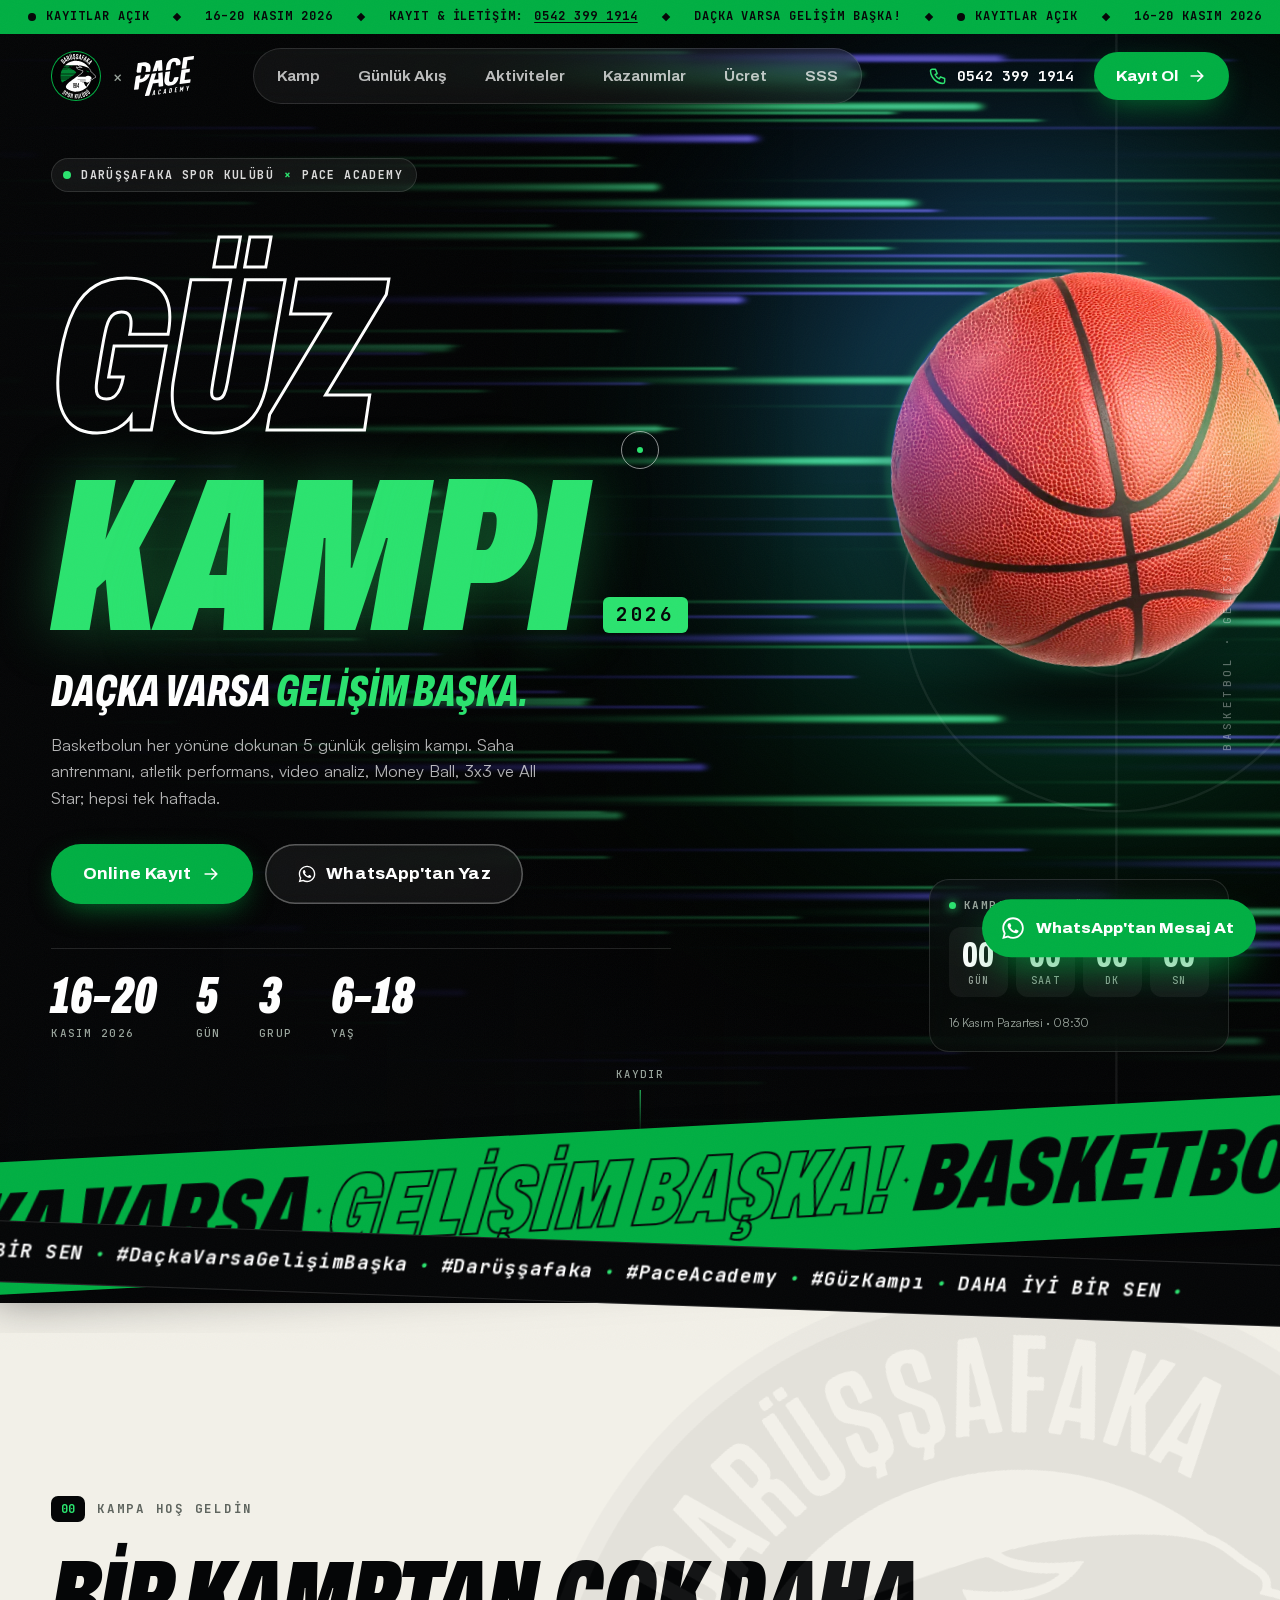
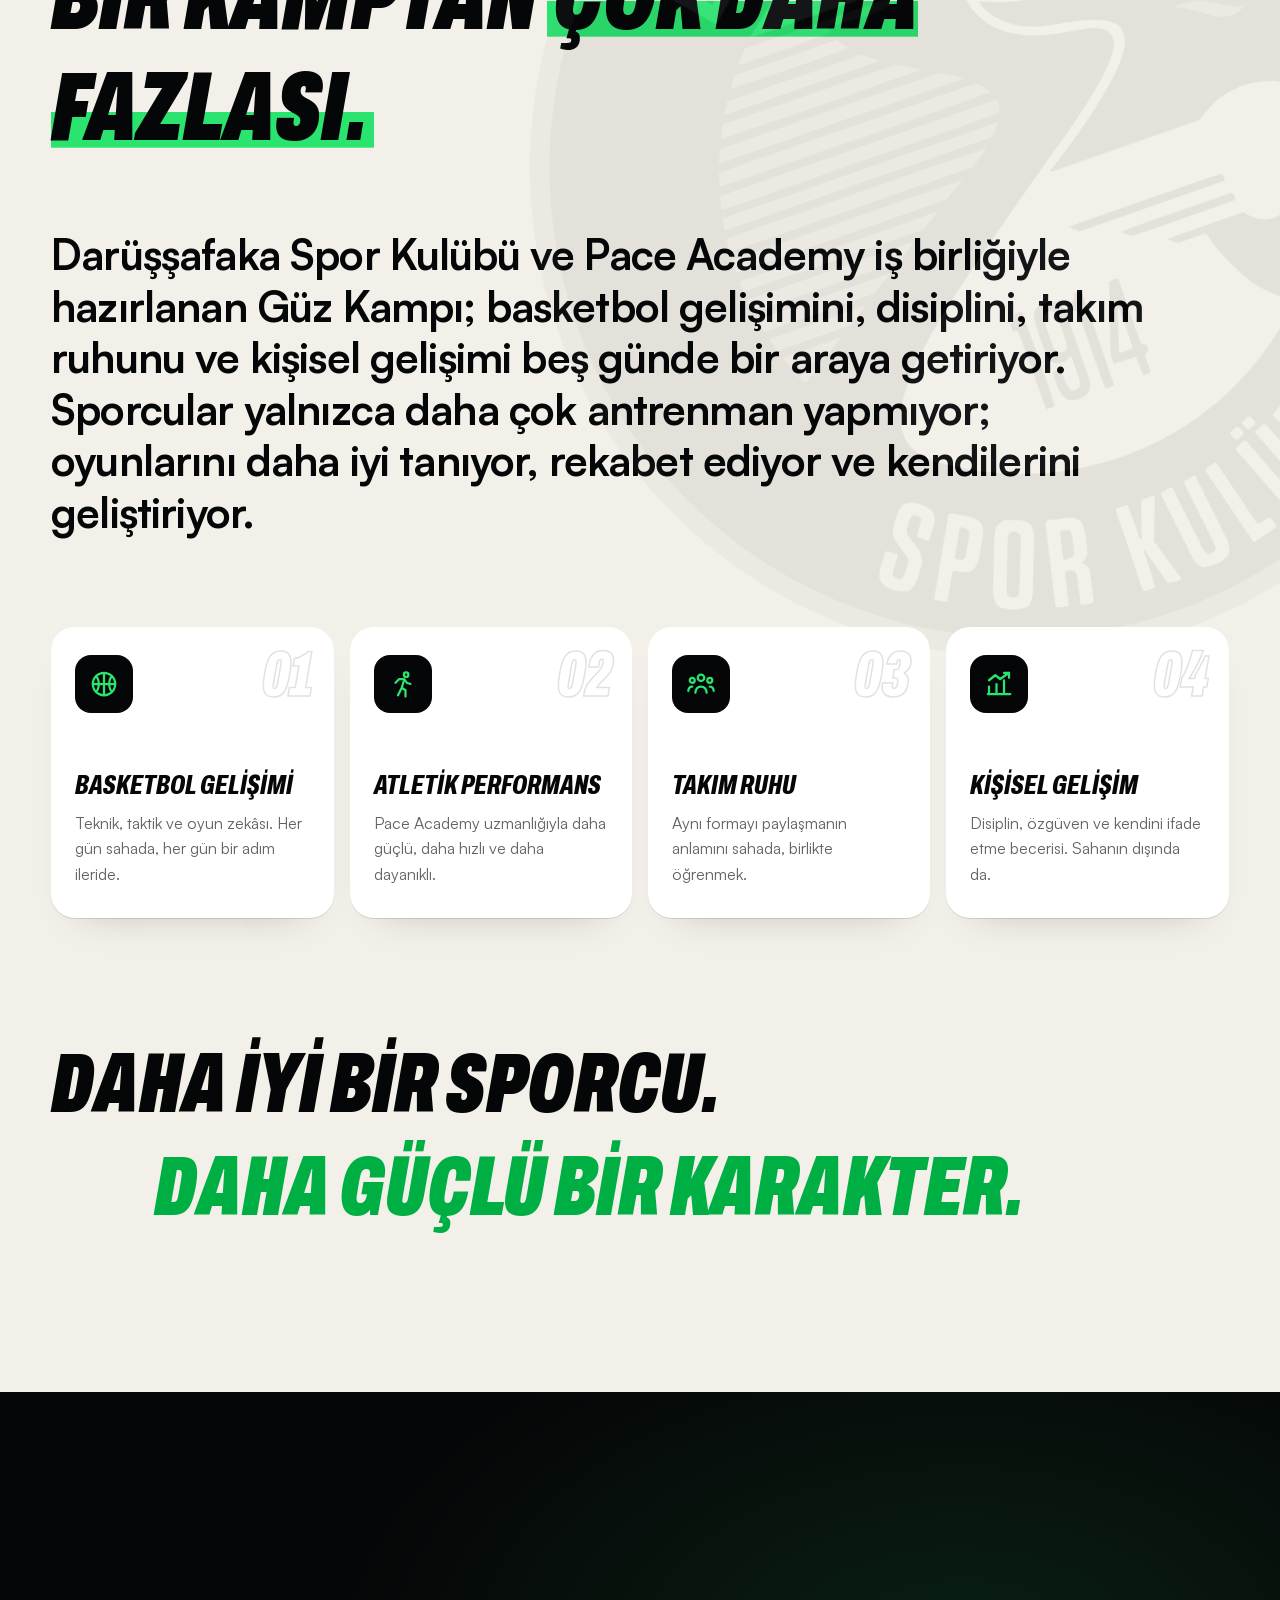
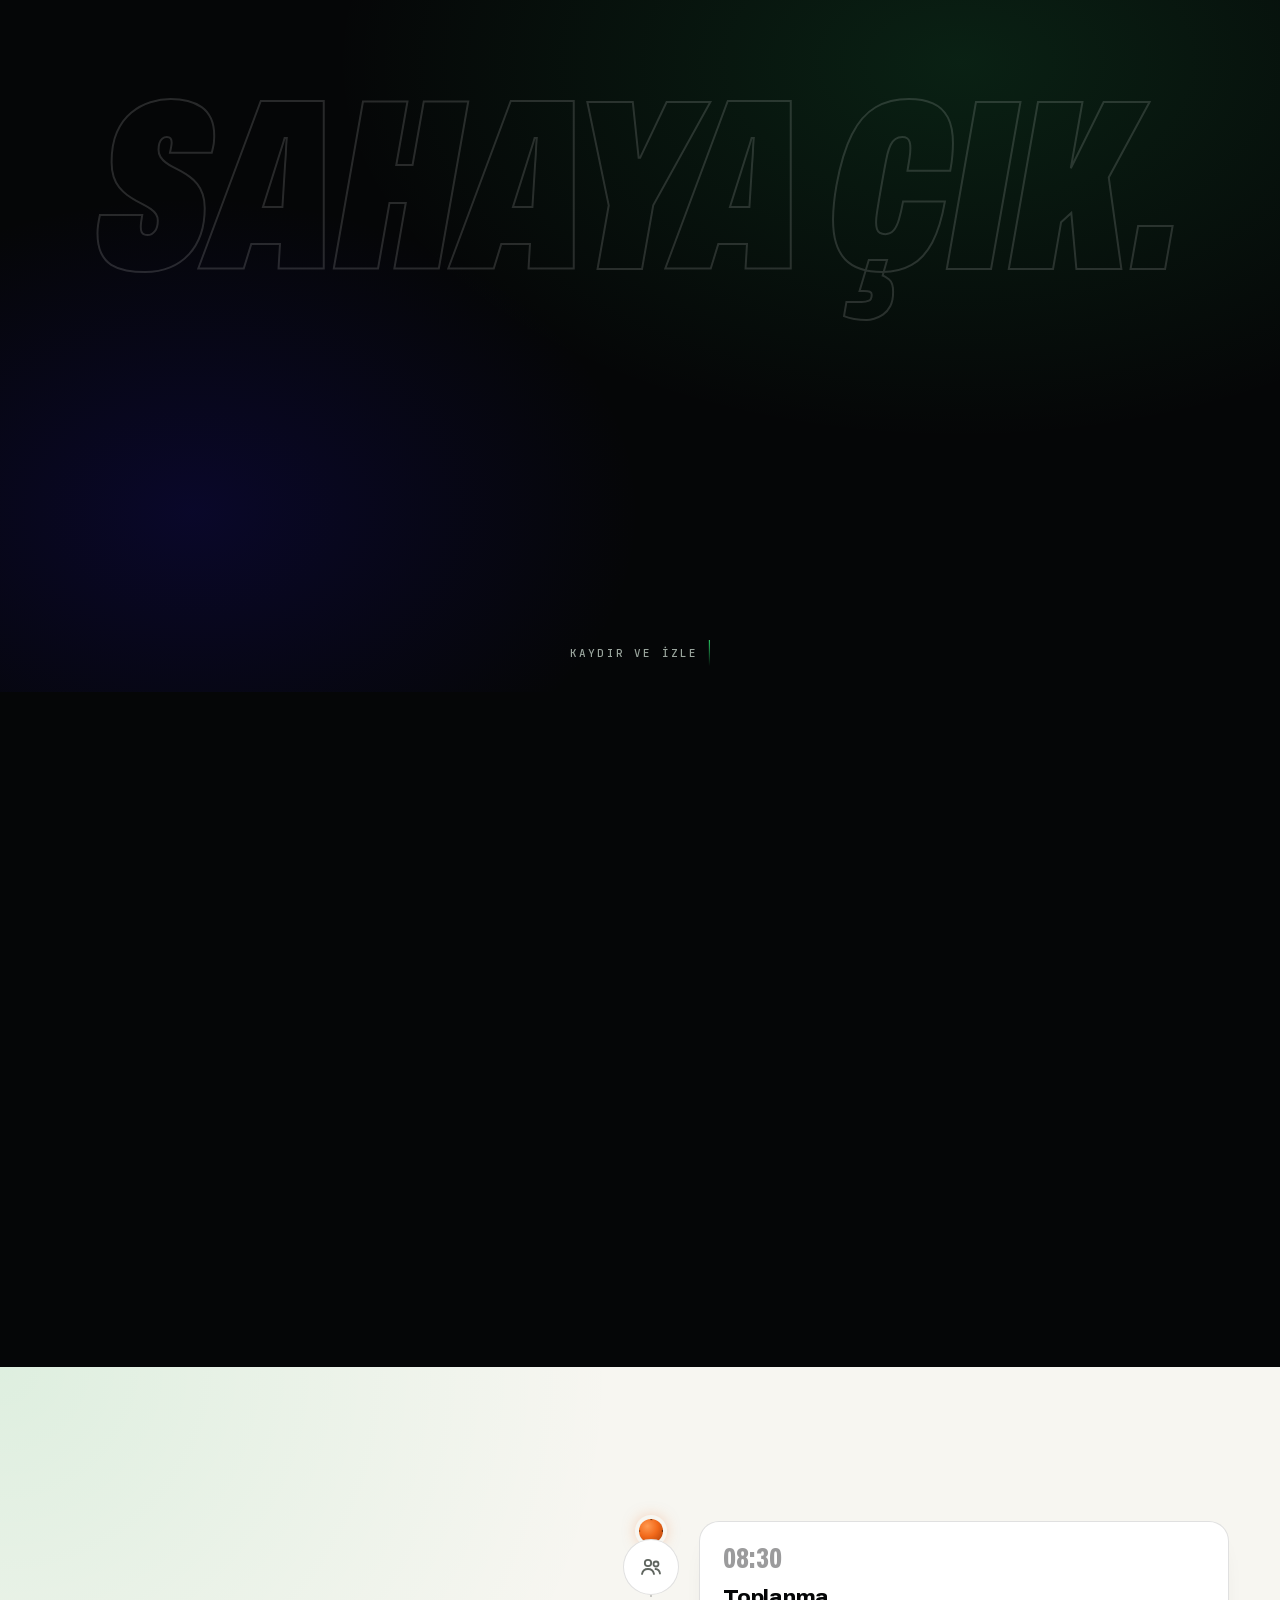
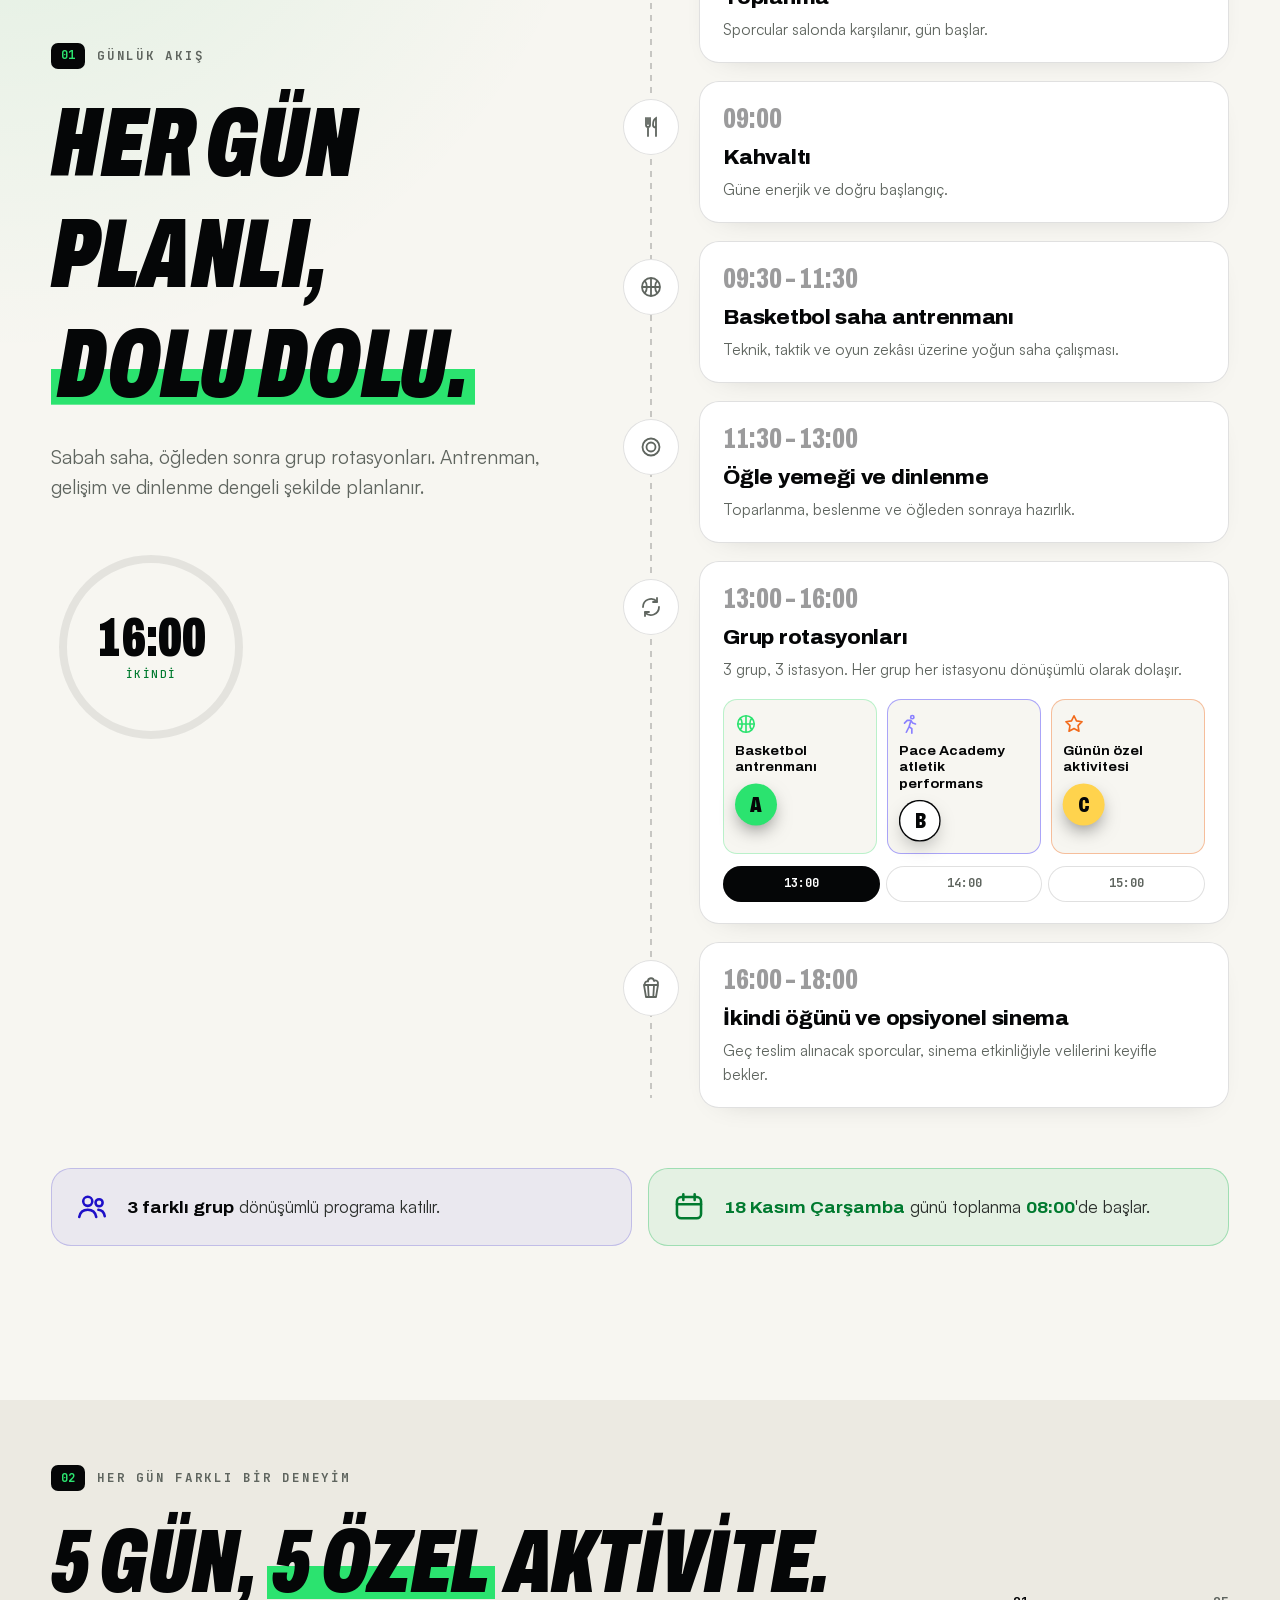
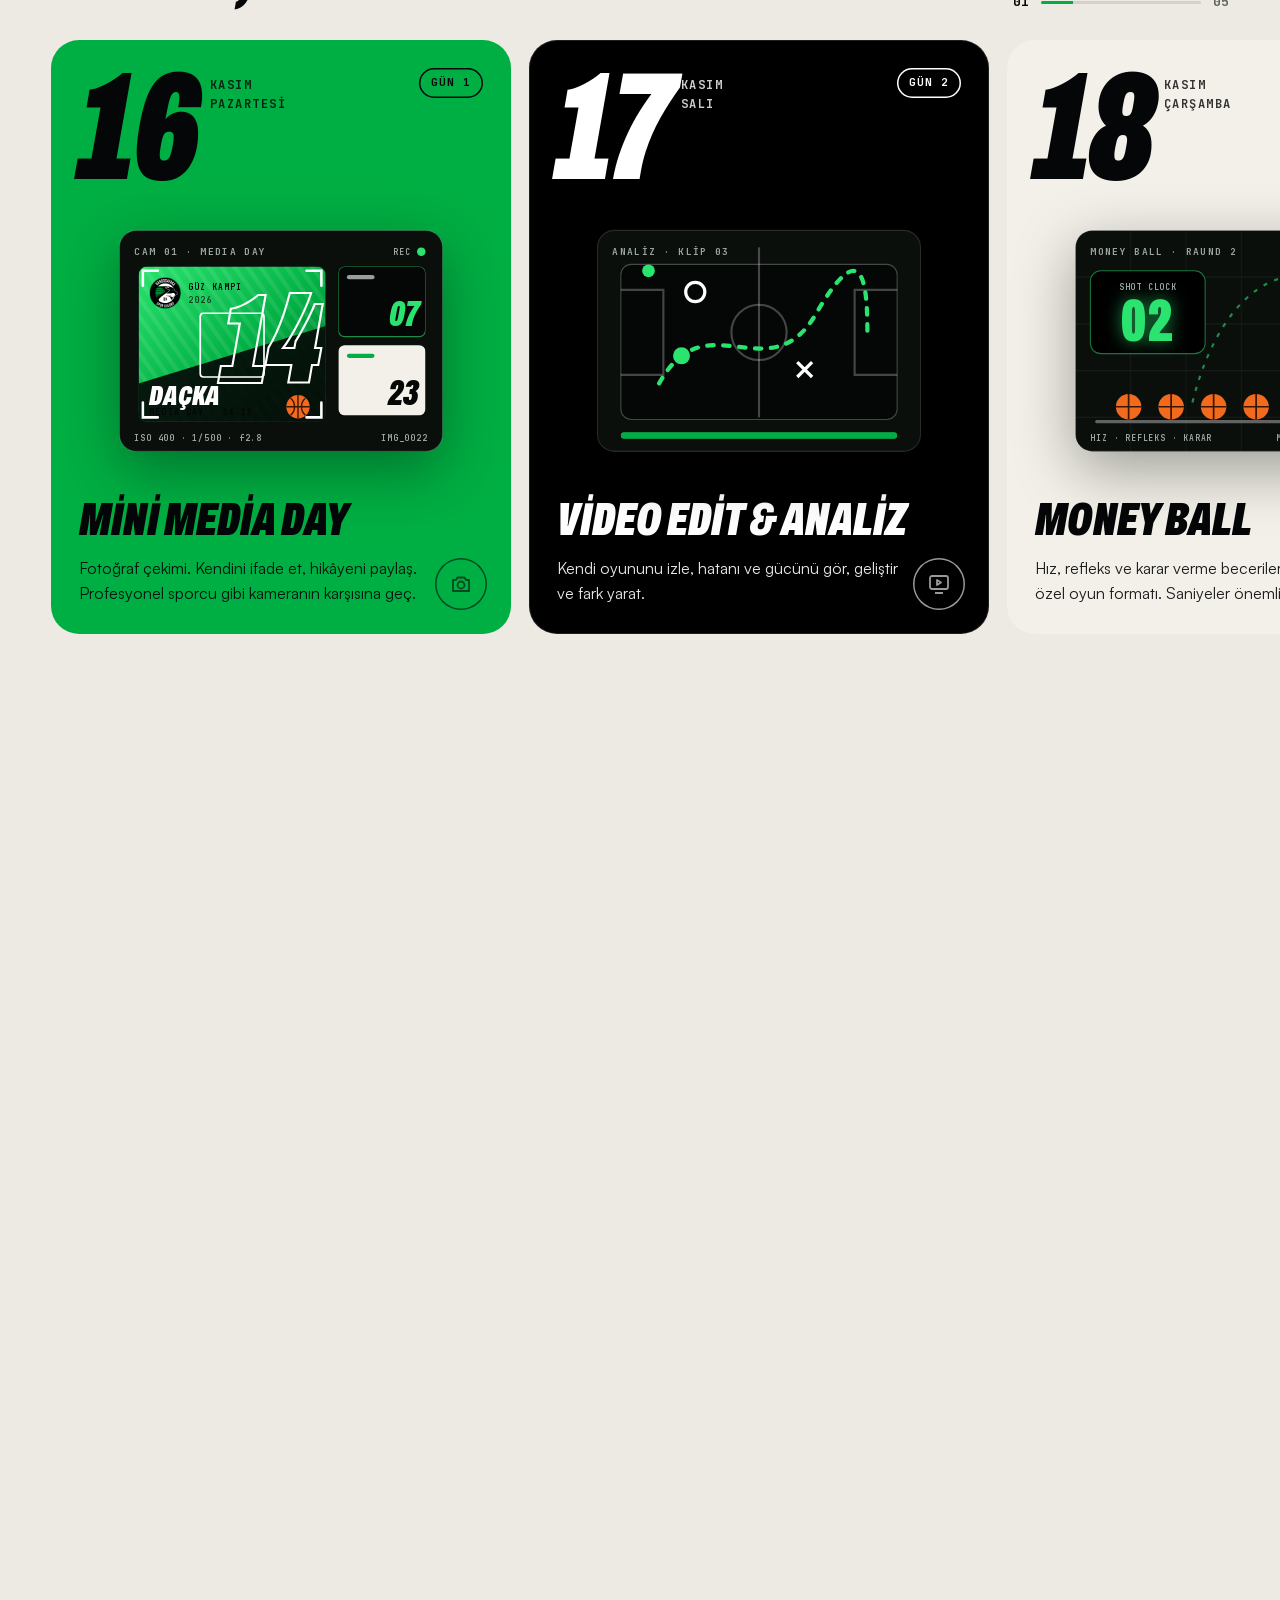
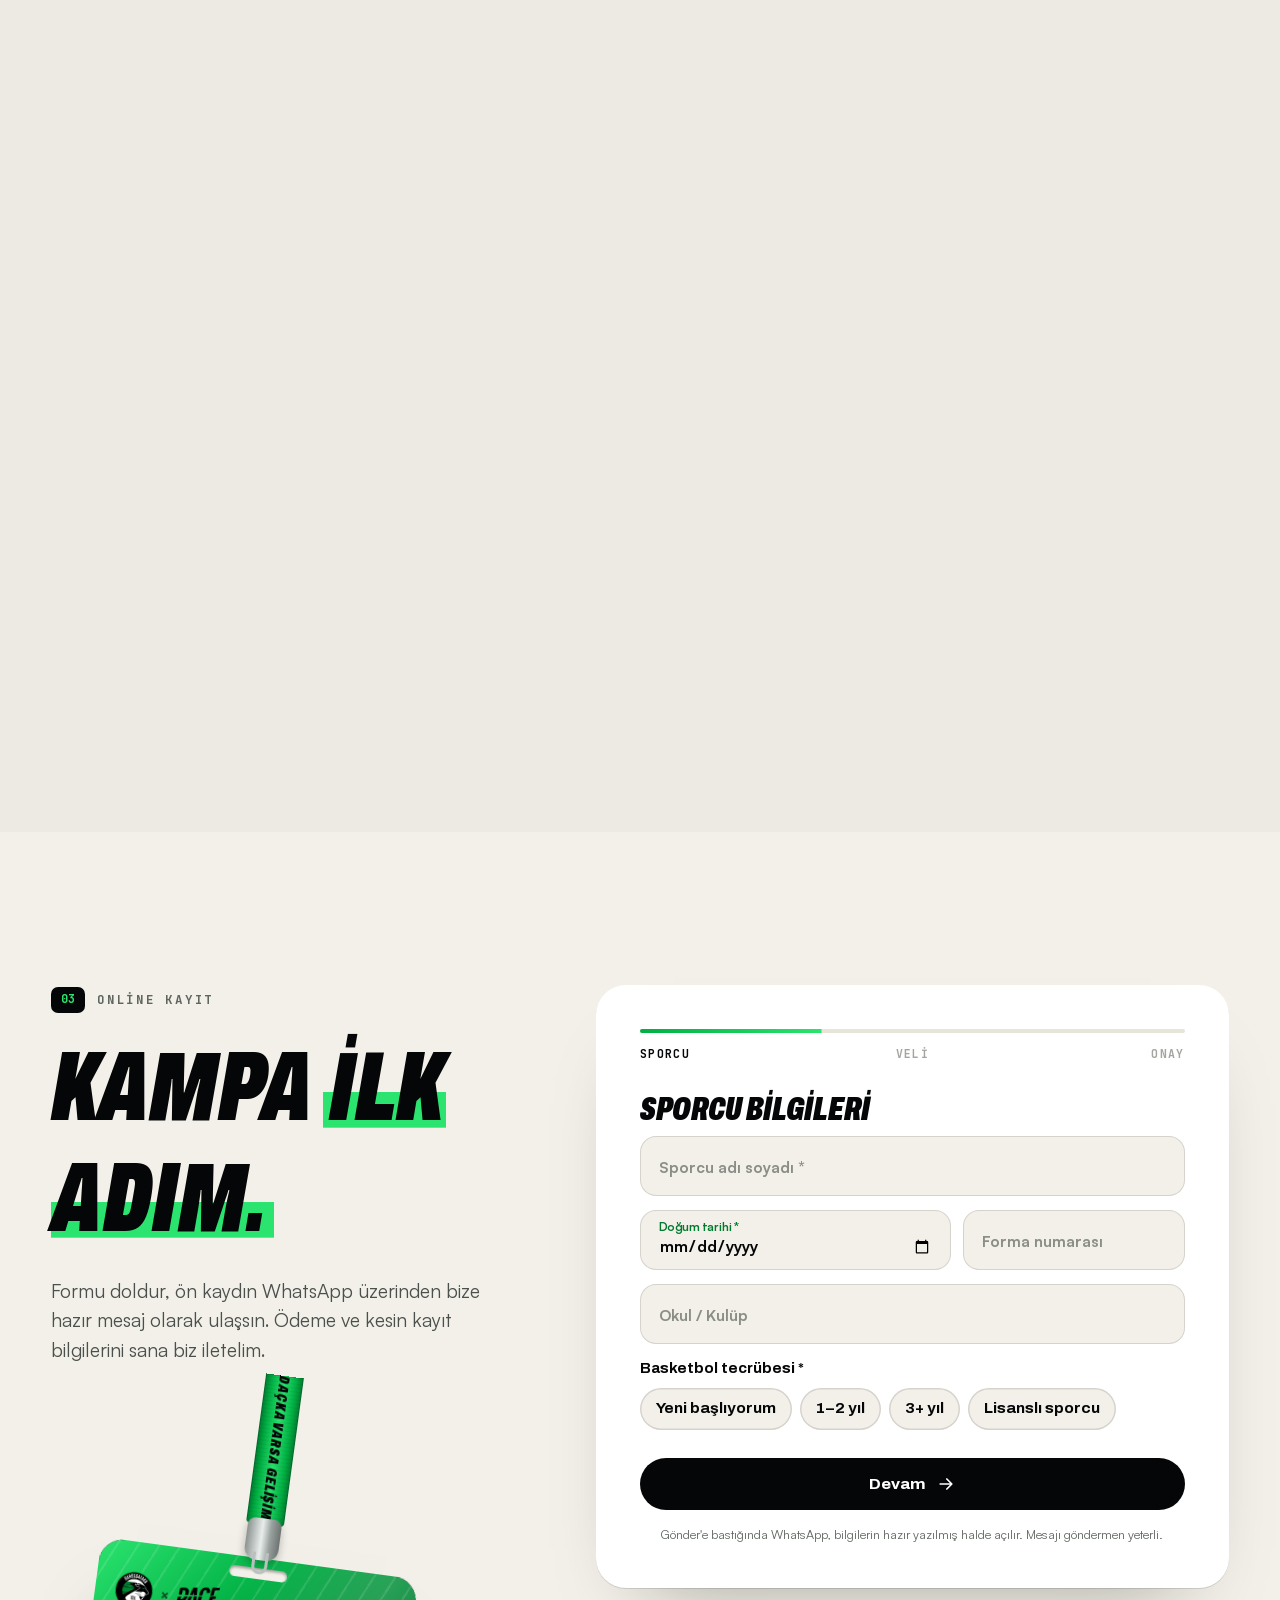
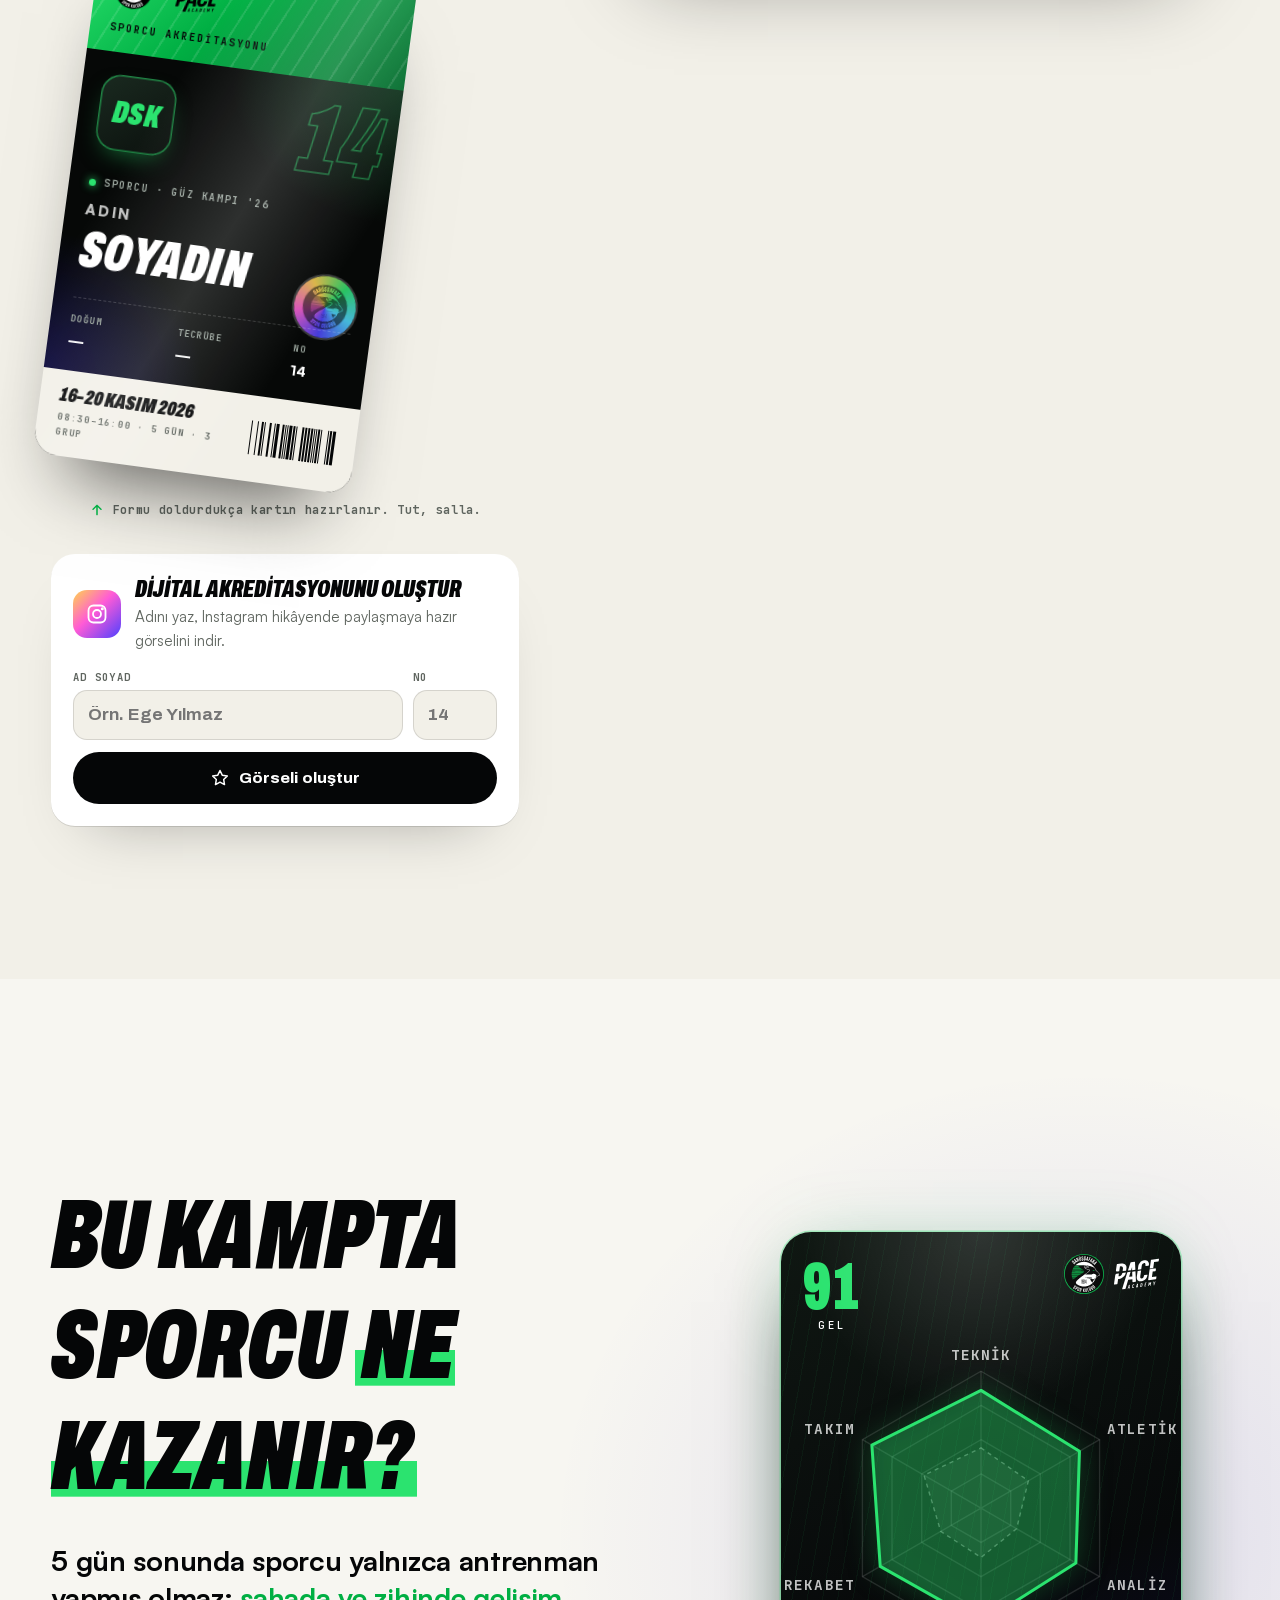
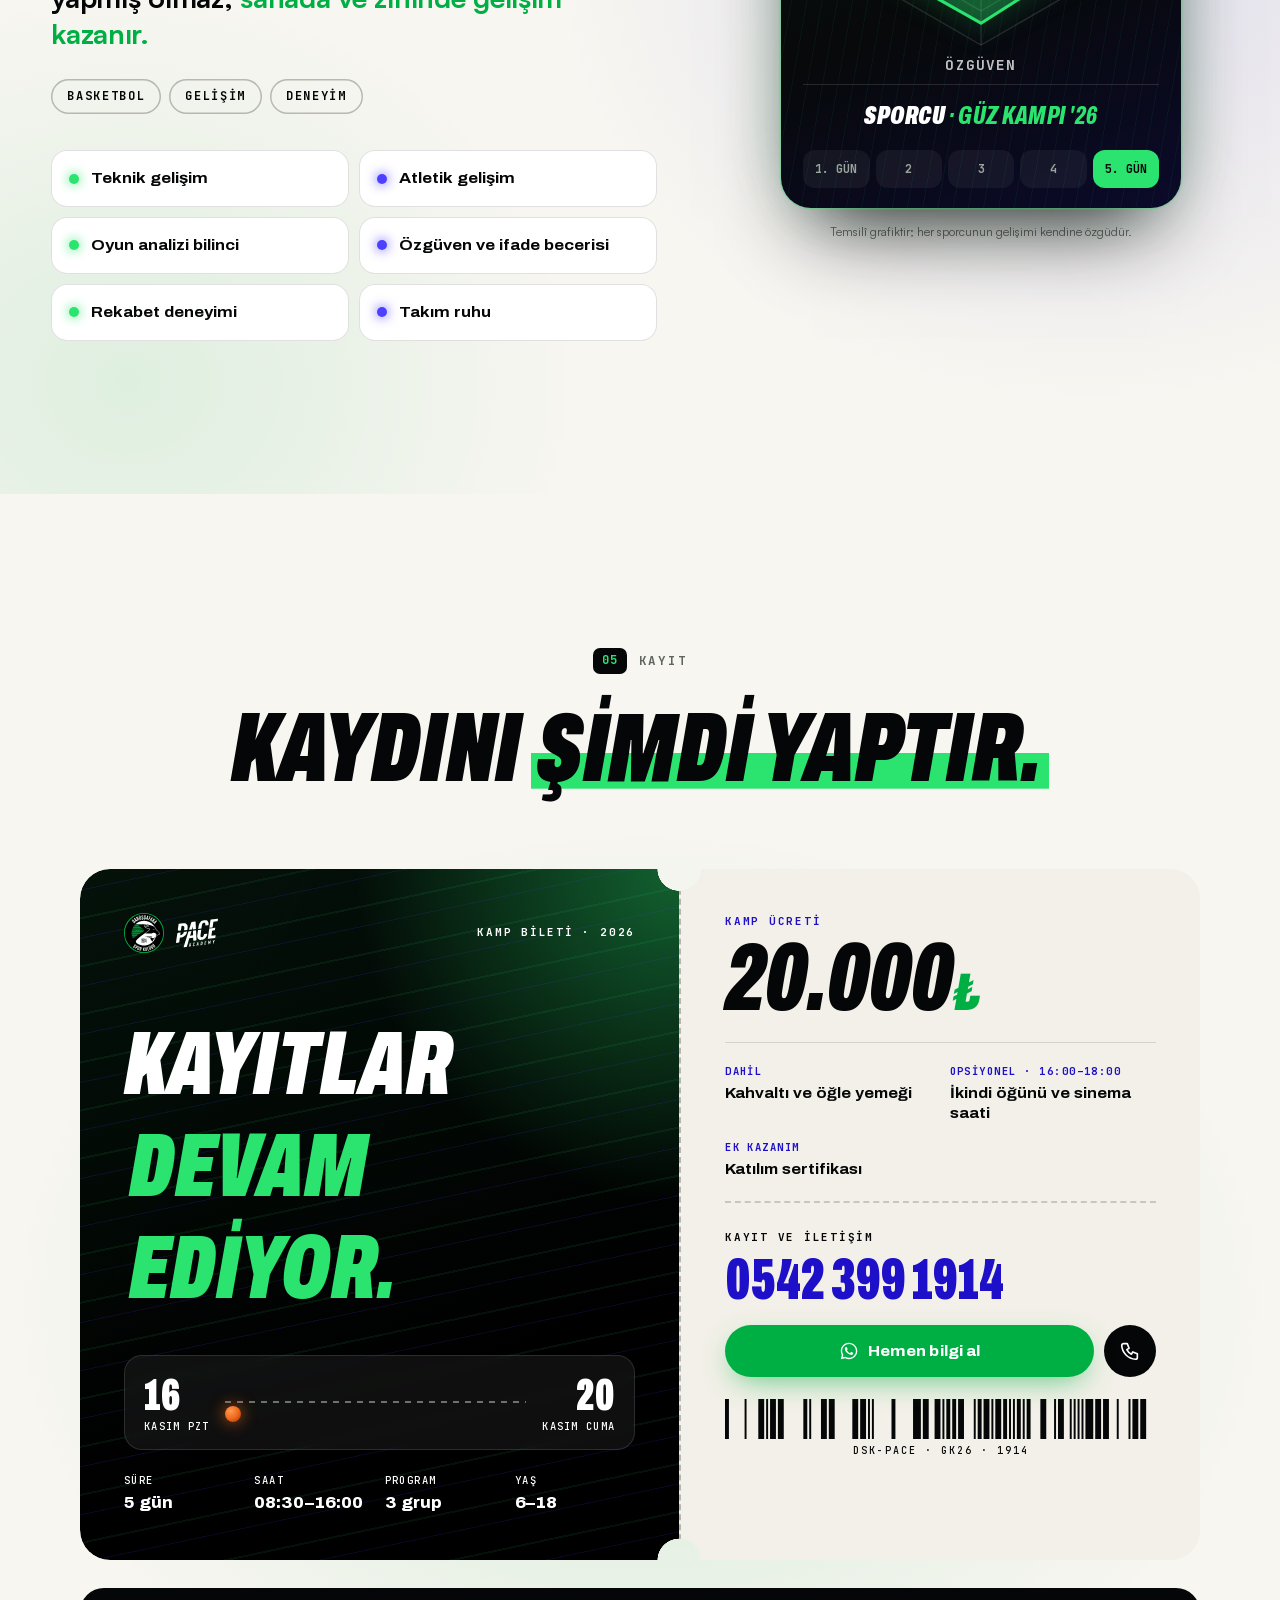
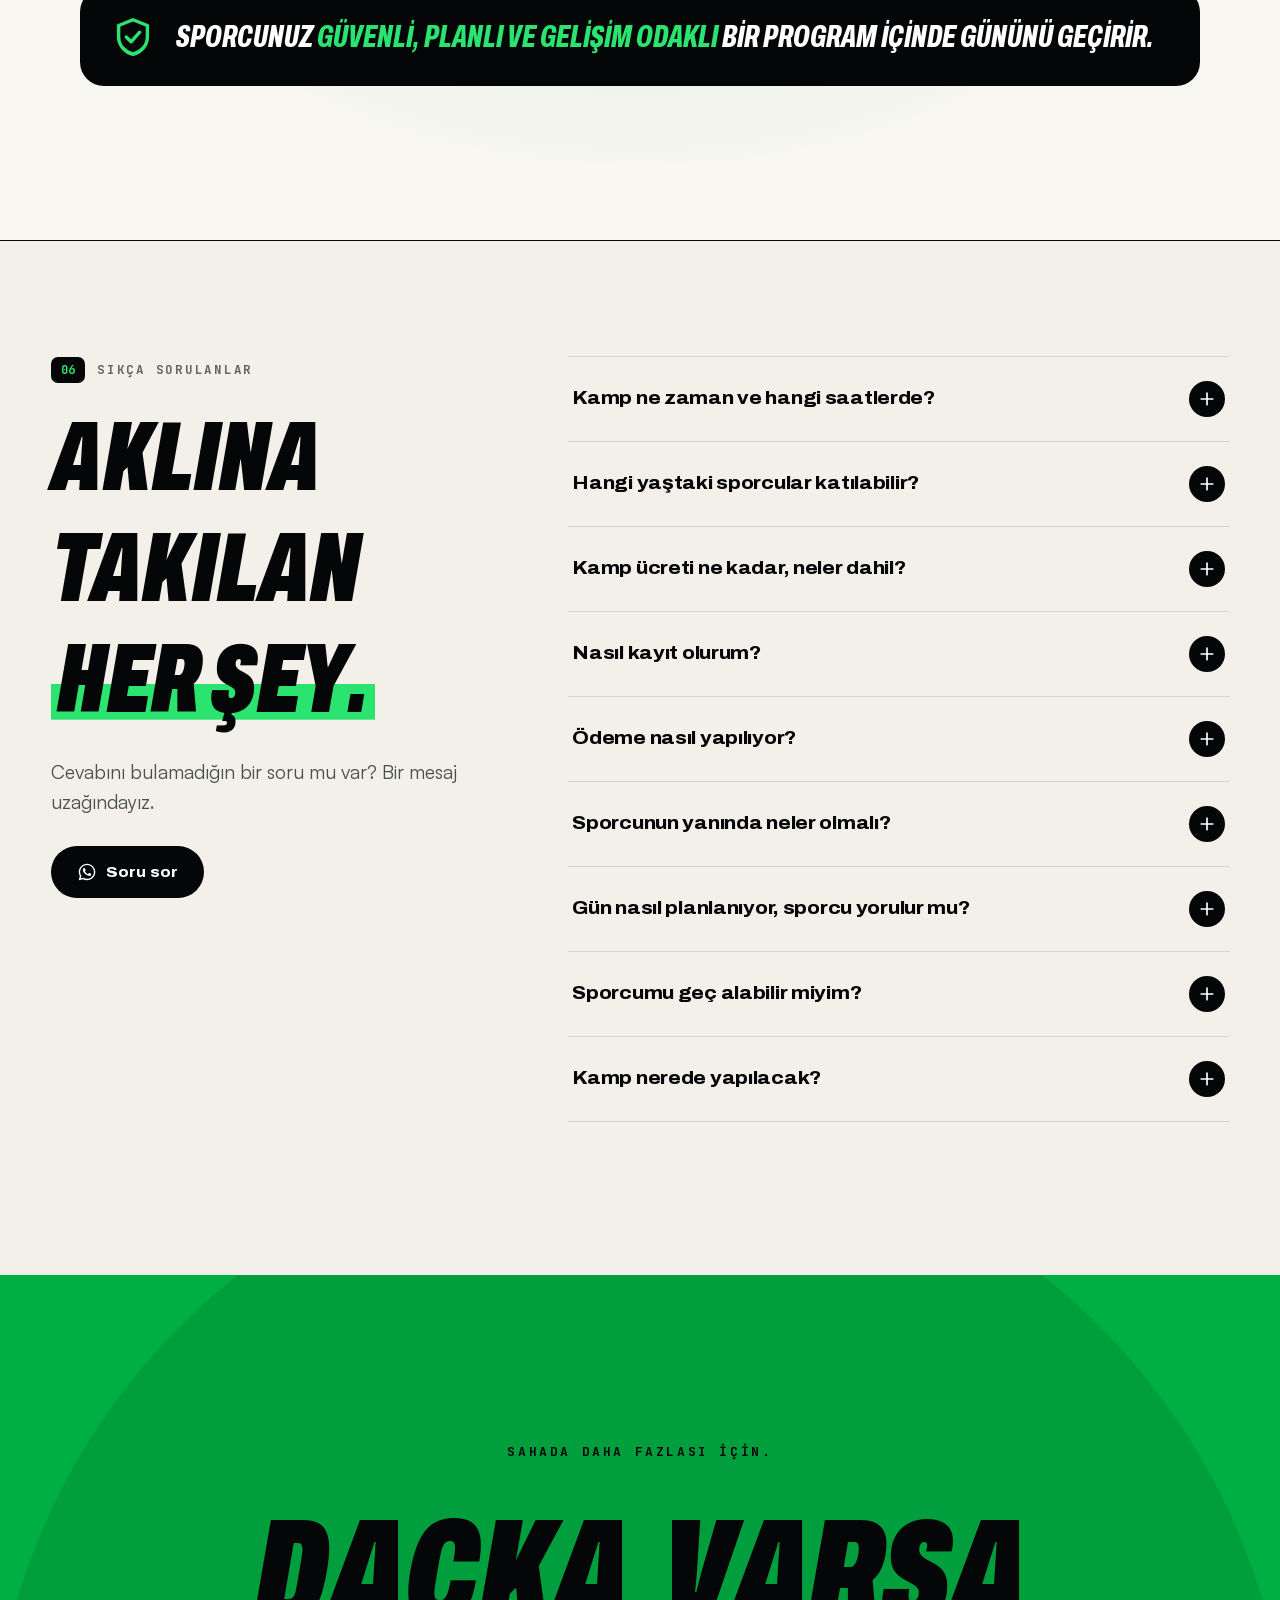
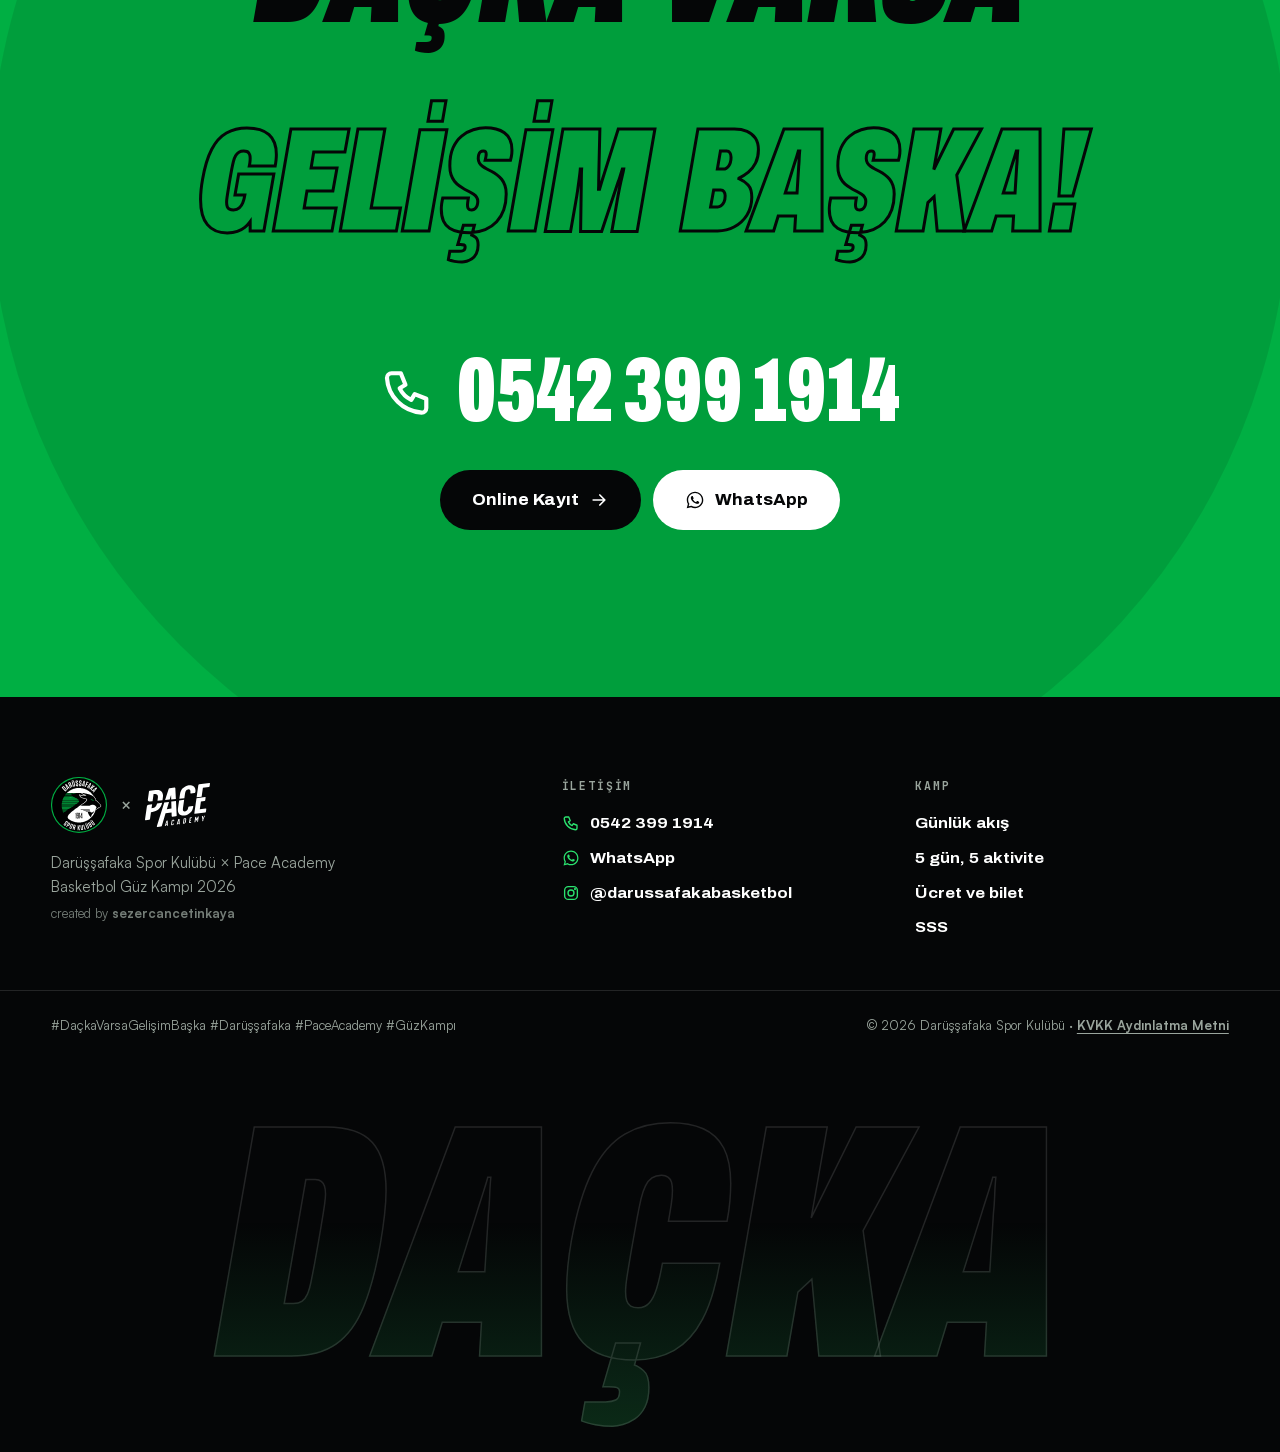
==== commit 2cb1782f: "SSS saat cevabından 18 Kasım toplanma cümlesi kaldırıldı Co-Authored-By: Claude Opus 5.5 <noreply@an" ====
--- a/index.html
+++ b/index.html
@@ -769,7 +769,7 @@
       <a class="btn btn-dark" href="https://wa.me/905423991914?text=Merhaba%2C%20G%C3%BCz%20Kamp%C4%B1%202026%20hakk%C4%B1nda%20bilgi%20almak%20istiyorum." target="_blank" rel="noopener" data-reveal><svg><use href="#i-wa"/></svg>Soru sor</a>
     </div>
     <div class="acc">
-      <details data-reveal><summary>Kamp ne zaman ve hangi saatlerde?<svg><use href="#i-plus"/></svg></summary><div class="acc-b"><p>Kamp <b>16–20 Kasım 2026</b> tarihleri arasında, Pazartesi'den Cuma'ya 5 gün sürer. Program her gün <b>08:30–16:00</b> arasındadır. İsteyen sporcular <b>16:00–18:00</b> arasında opsiyonel ikindi öğünü ve sinema etkinliğiyle kampta kalabilir. <b>18 Kasım Çarşamba</b> günü toplanma <b>08:00</b>'de başlar.</p></div></details>
+      <details data-reveal><summary>Kamp ne zaman ve hangi saatlerde?<svg><use href="#i-plus"/></svg></summary><div class="acc-b"><p>Kamp <b>16–20 Kasım 2026</b> tarihleri arasında, Pazartesi'den Cuma'ya 5 gün sürer. Program her gün <b>08:30–16:00</b> arasındadır. İsteyen sporcular <b>16:00–18:00</b> arasında opsiyonel ikindi öğünü ve sinema etkinliğiyle kampta kalabilir.</p></div></details>
       <details data-reveal><summary>Hangi yaştaki sporcular katılabilir?<svg><use href="#i-plus"/></svg></summary><div class="acc-b"><p>Kamp <b>6–18 yaş</b> arası sporculara açıktır. Sporcular 3 farklı gruba ayrılır ve gruplar dönüşümlü bir programa katılır.</p></div></details>
       <details data-reveal><summary>Kamp ücreti ne kadar, neler dahil?<svg><use href="#i-plus"/></svg></summary><div class="acc-b"><p>Kamp ücreti <b>20.000₺</b>'dir. Kahvaltı ve öğle yemeği dahildir; kamp sonunda katılım sertifikası verilir. İkindi öğünü ve sinema saati opsiyoneldir.</p></div></details>
       <details data-reveal><summary>Nasıl kayıt olurum?<svg><use href="#i-plus"/></svg></summary><div class="acc-b"><p>Bu sayfadaki <a href="#kayit-formu">online kayıt formunu</a> doldurman yeterli; bilgiler WhatsApp'a hazır mesaj olarak aktarılır. Dilersen <a href="tel:+905423991914">0542 399 1914</a> numarasını arayabilir ya da WhatsApp'tan yazabilirsin.</p></div></details>
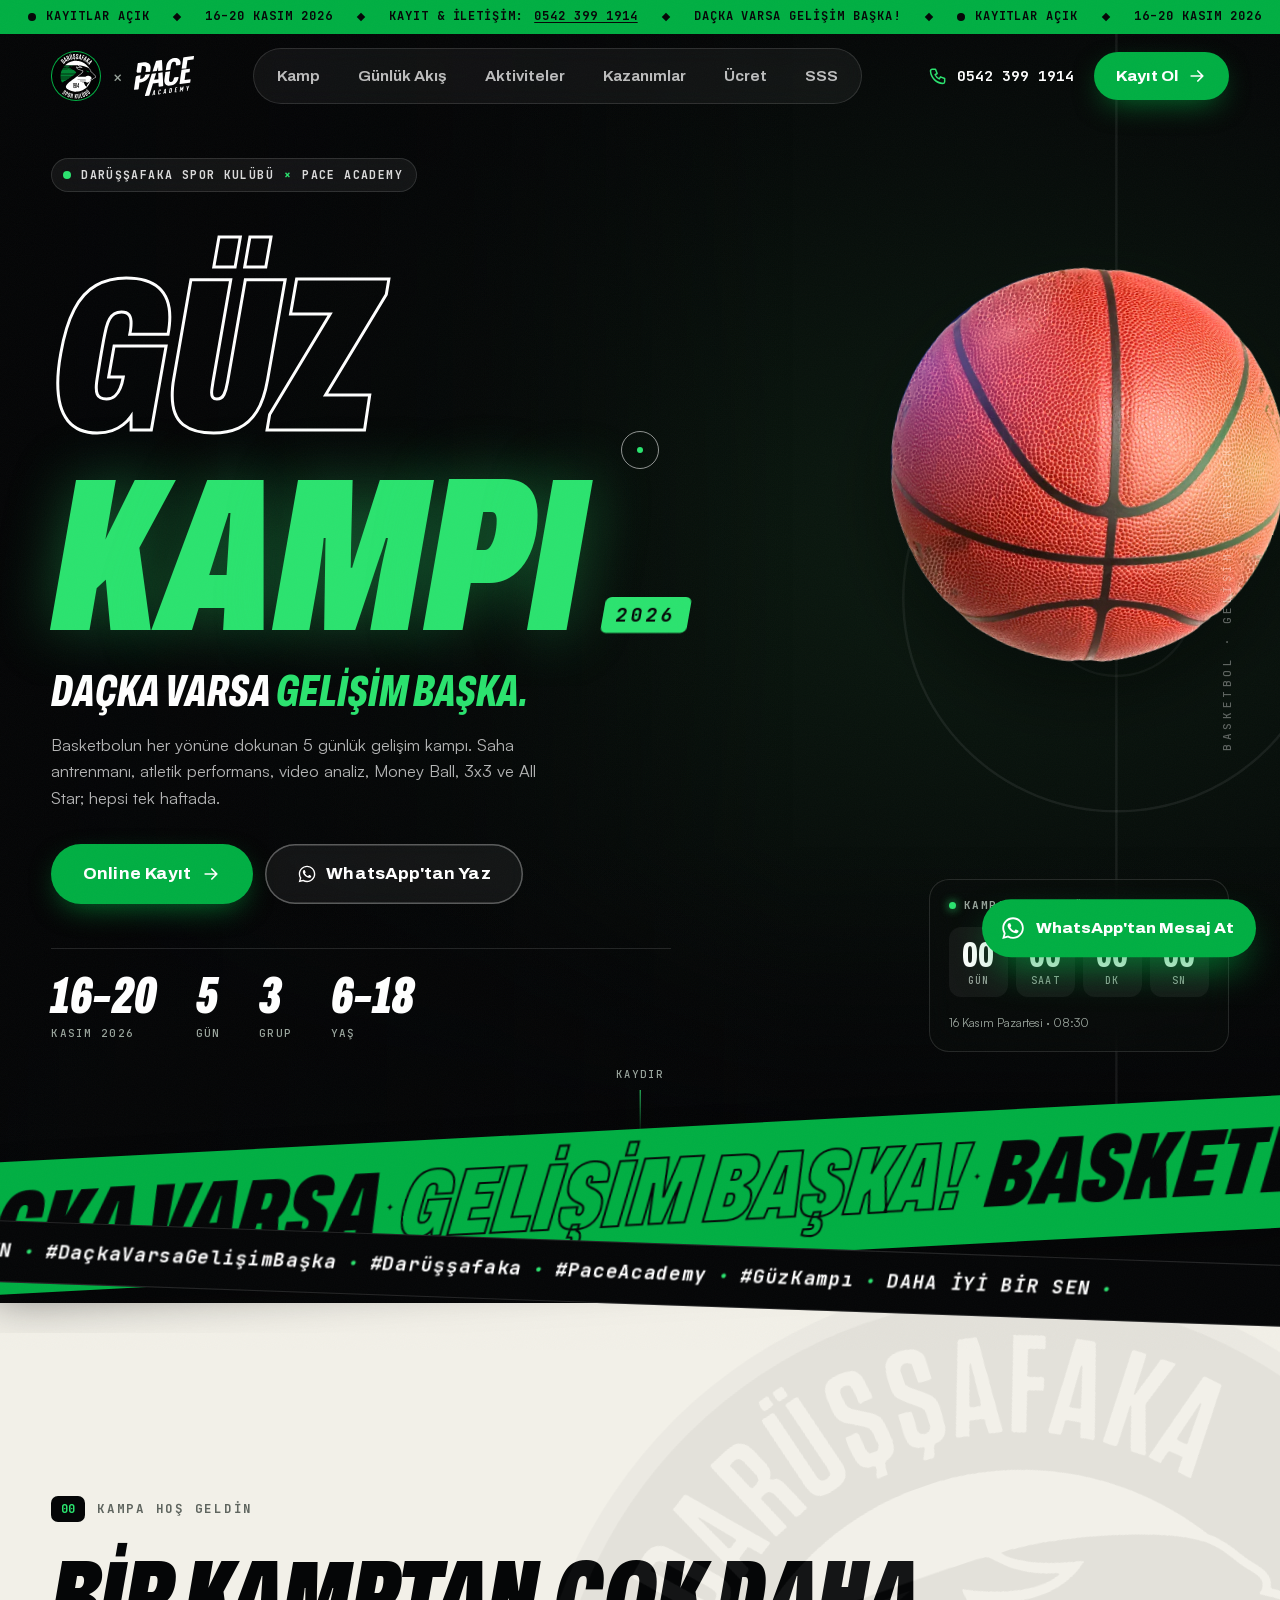
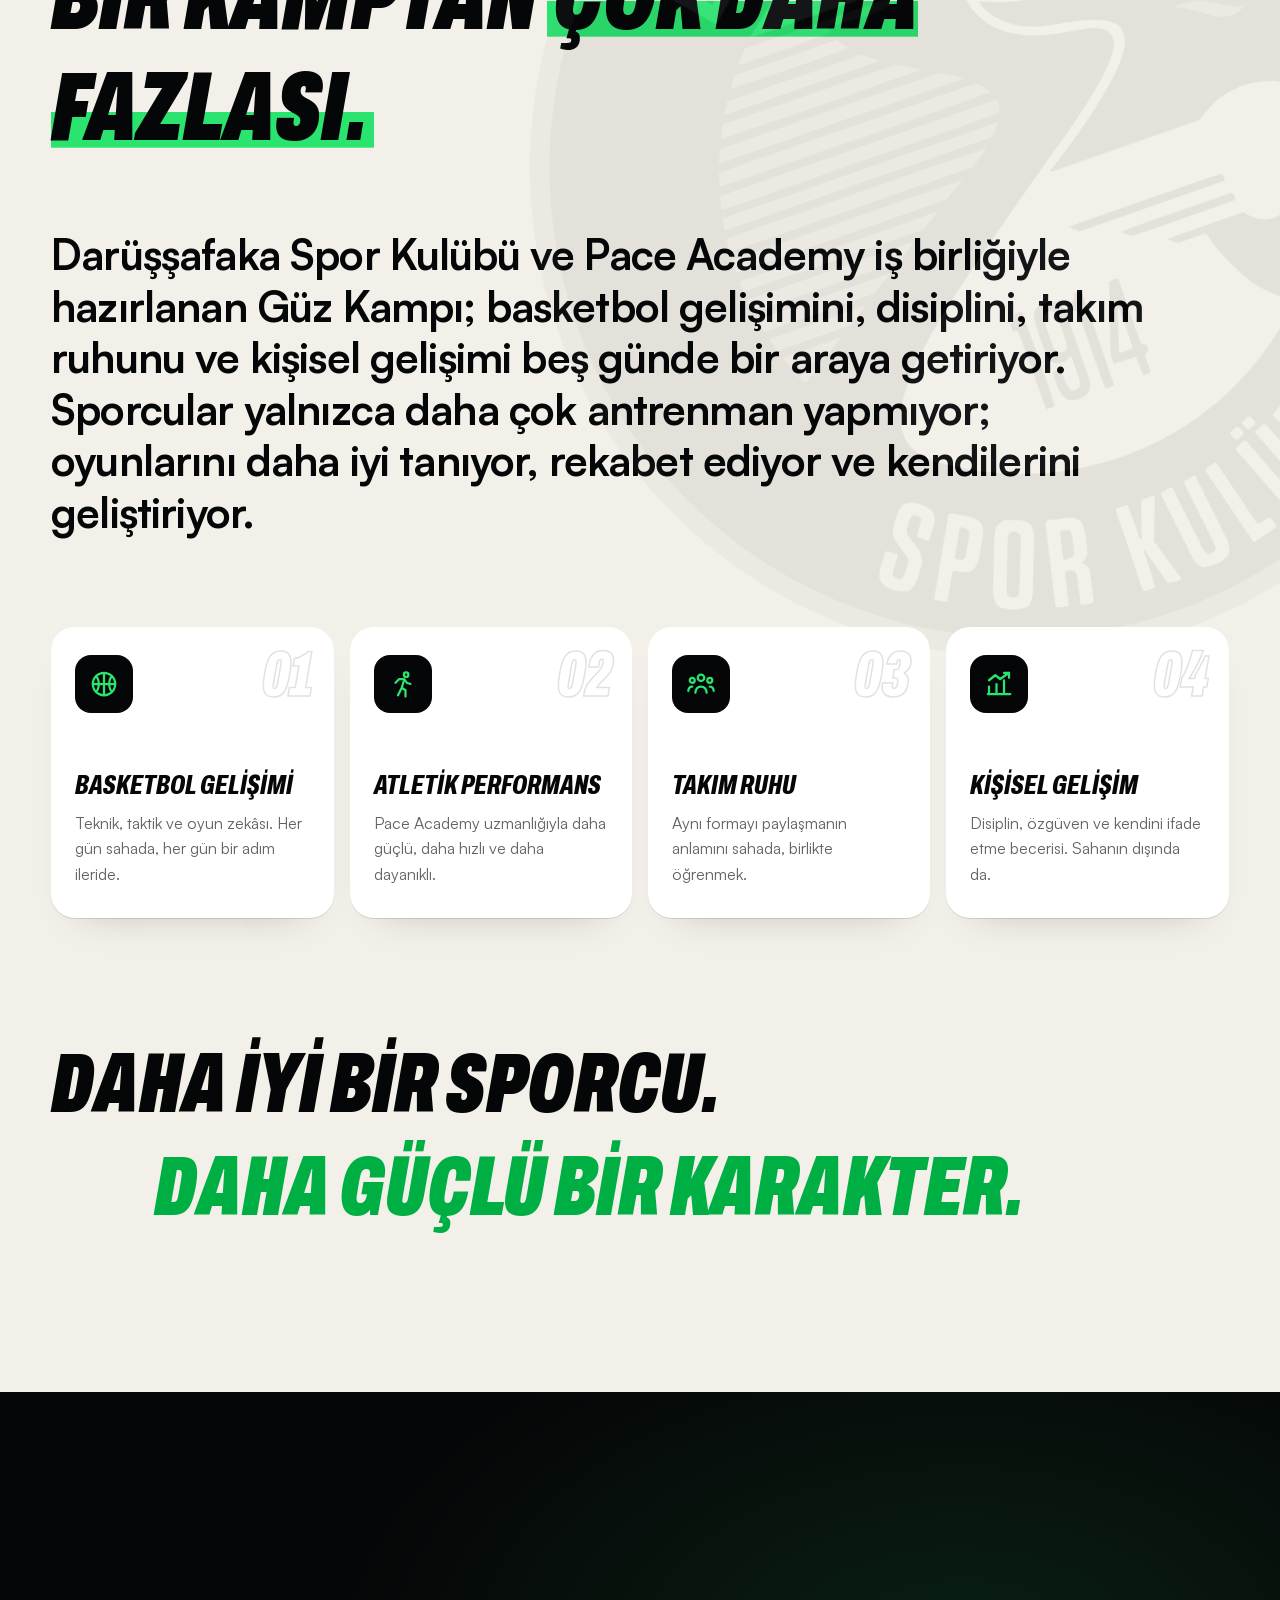
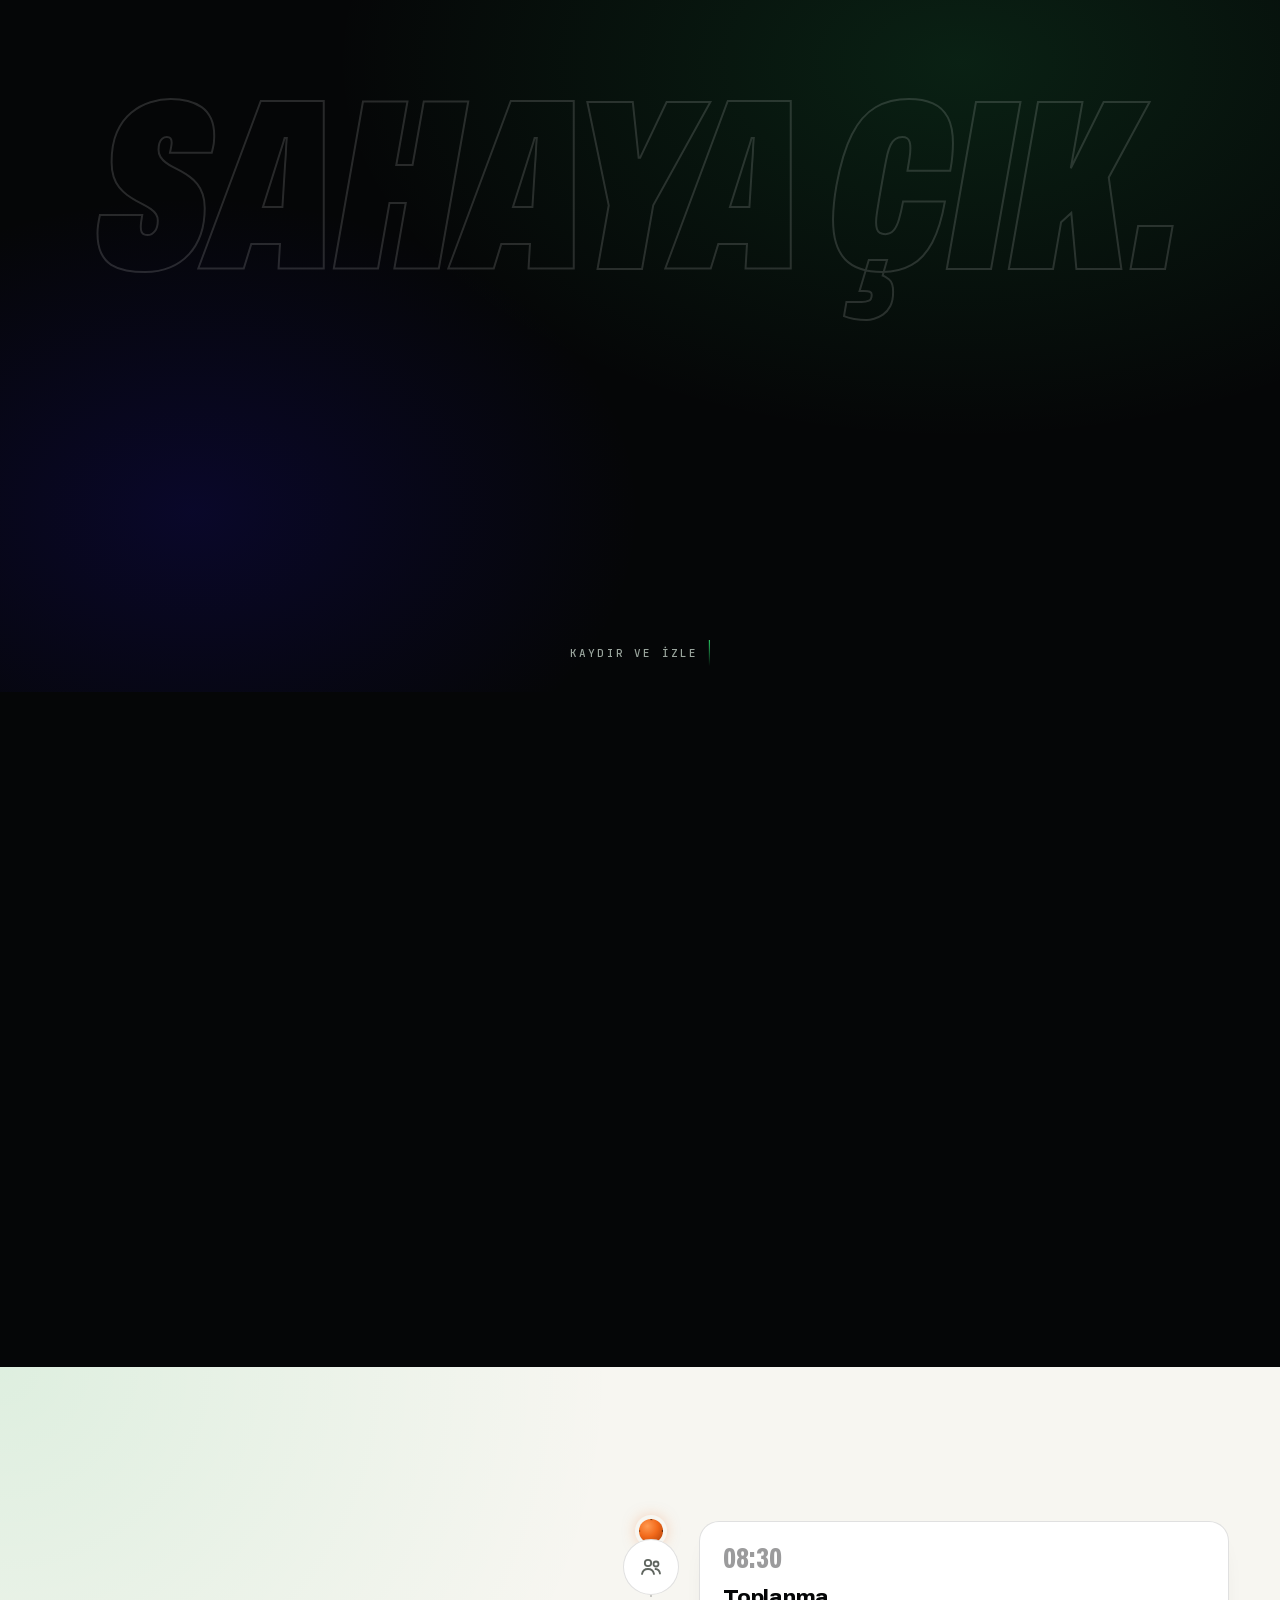
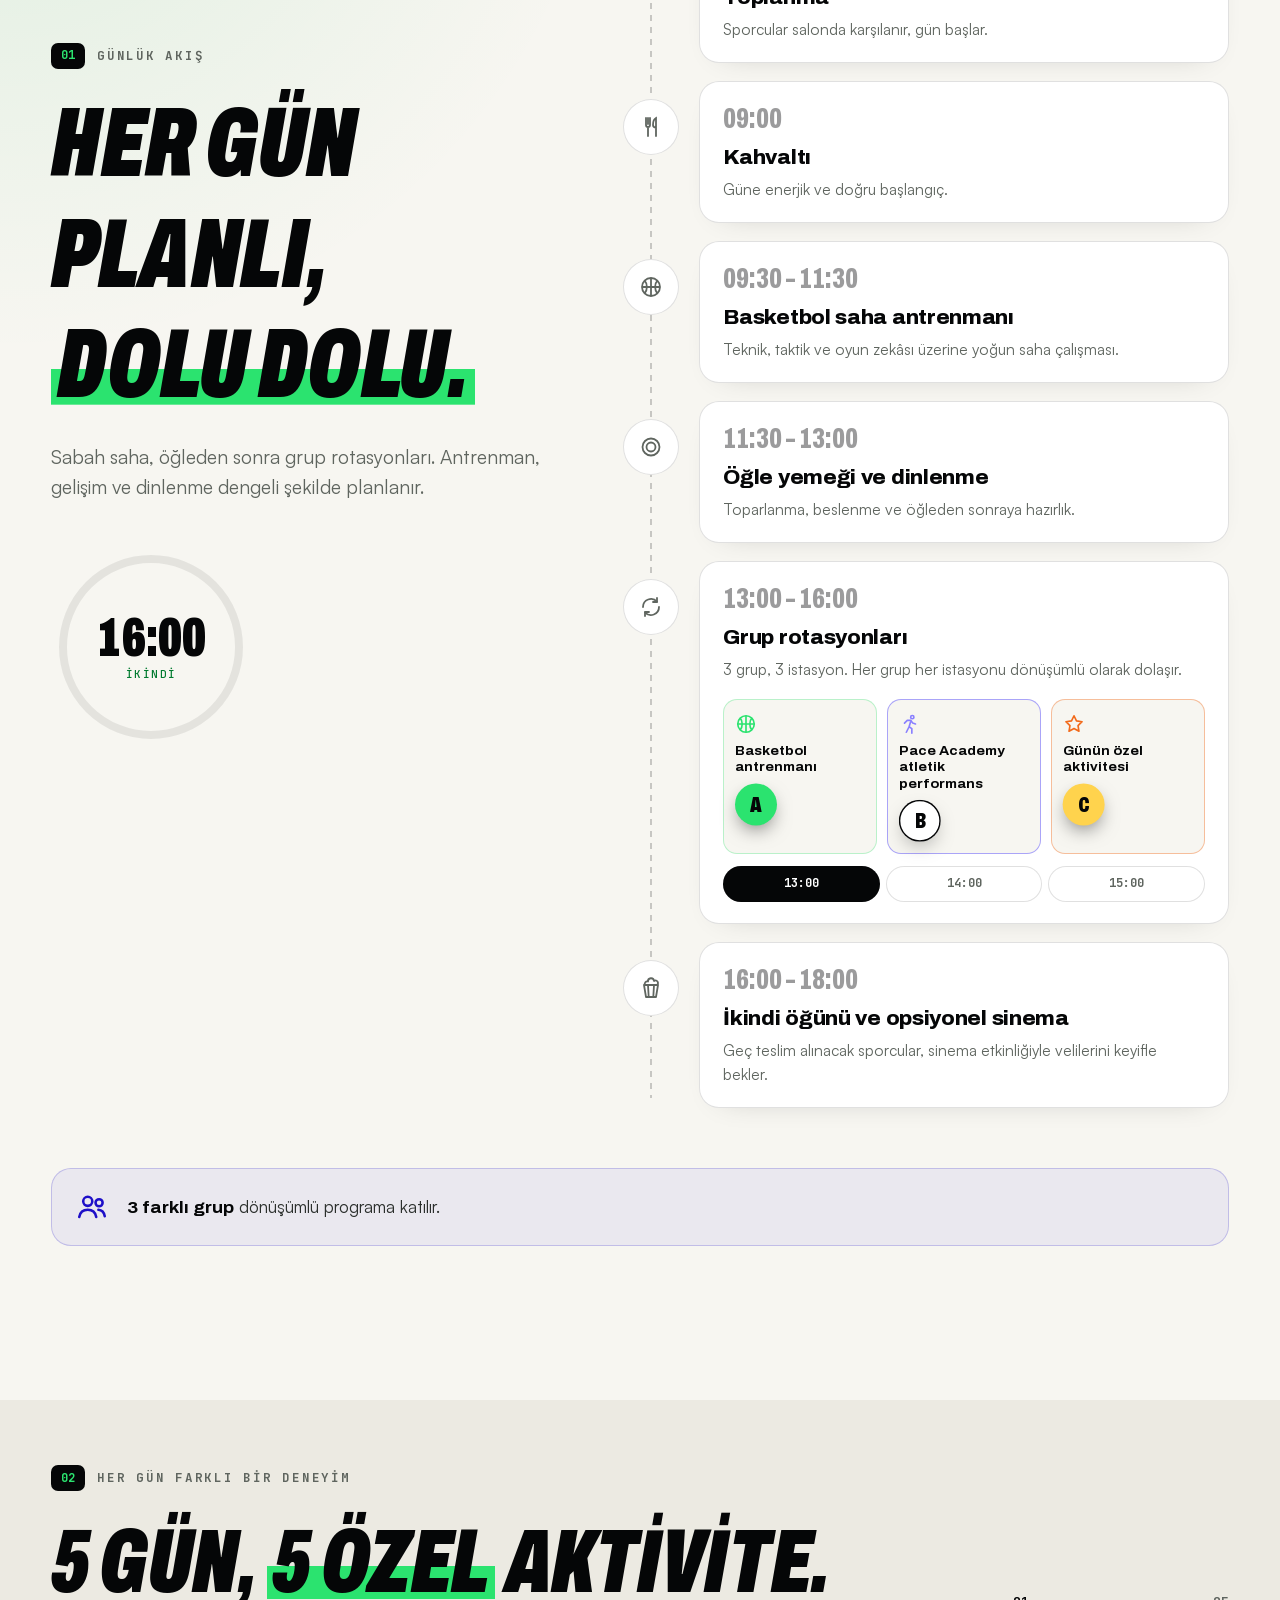
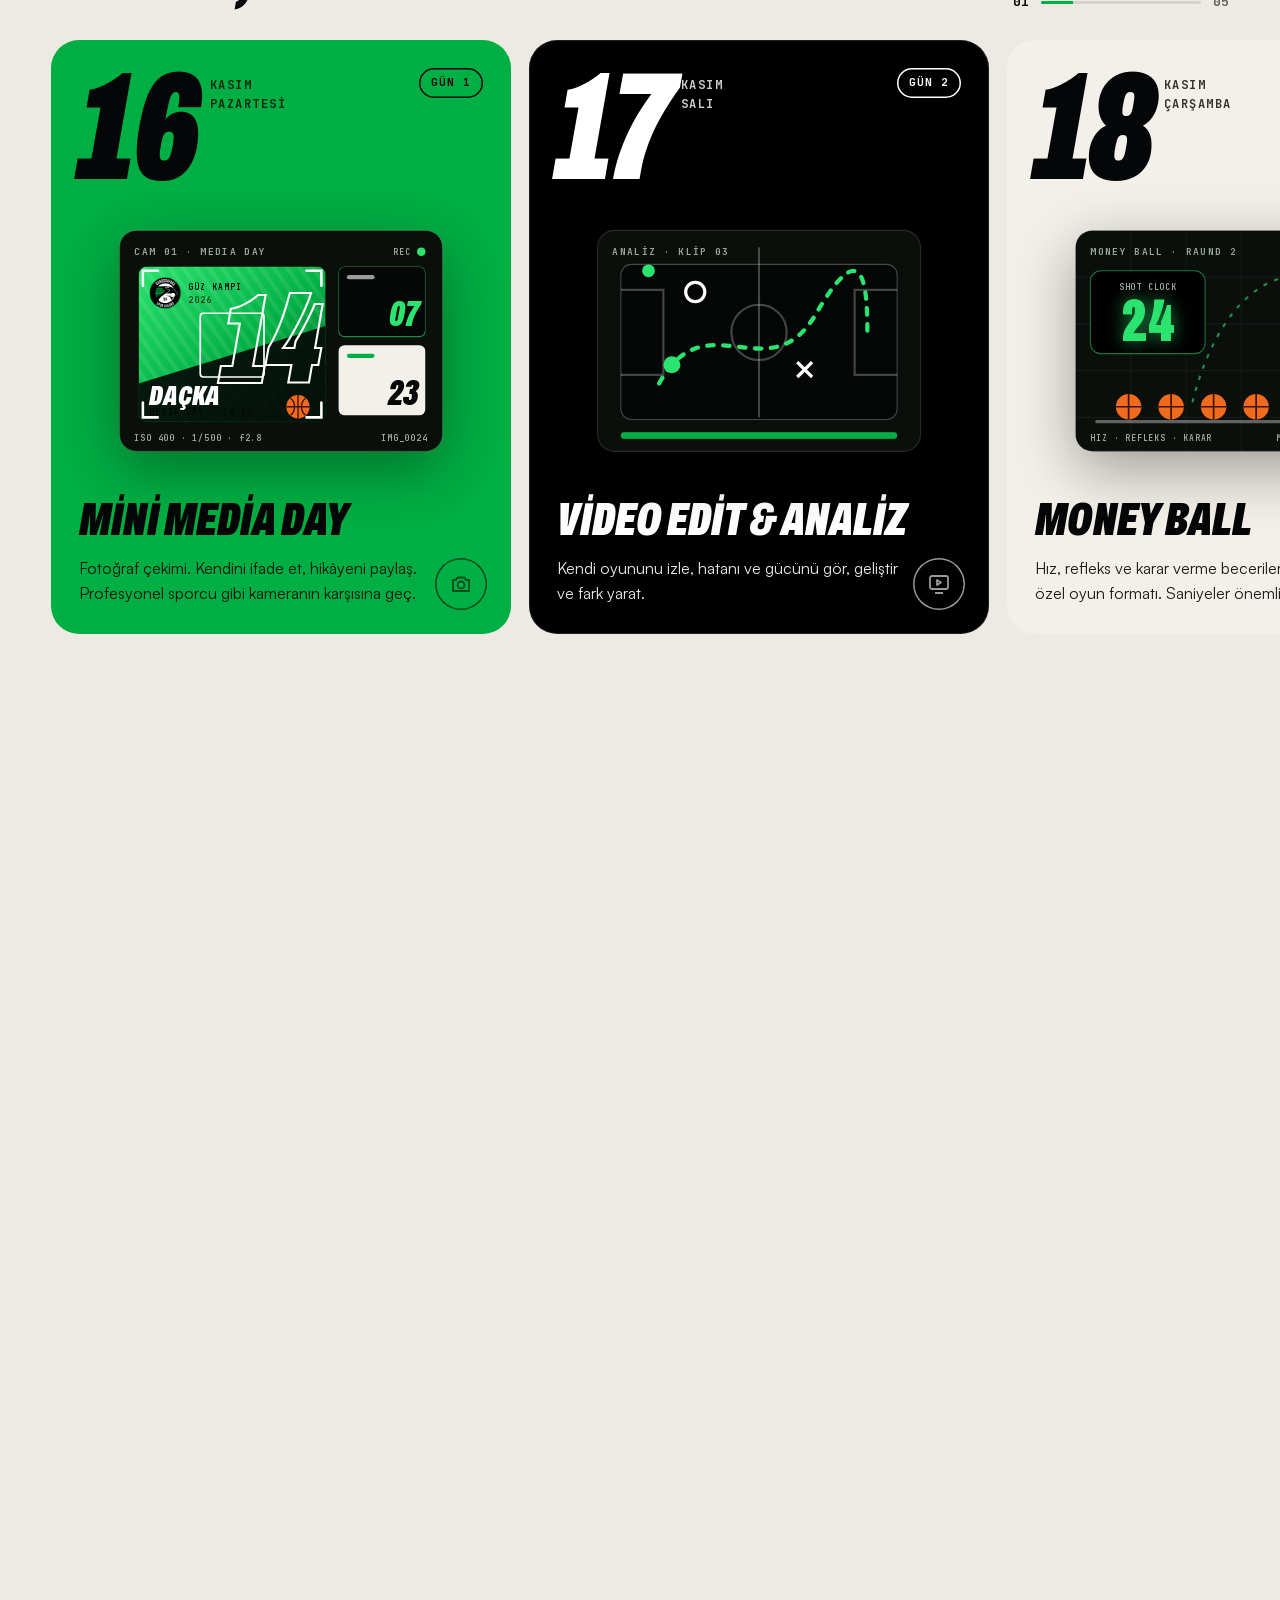
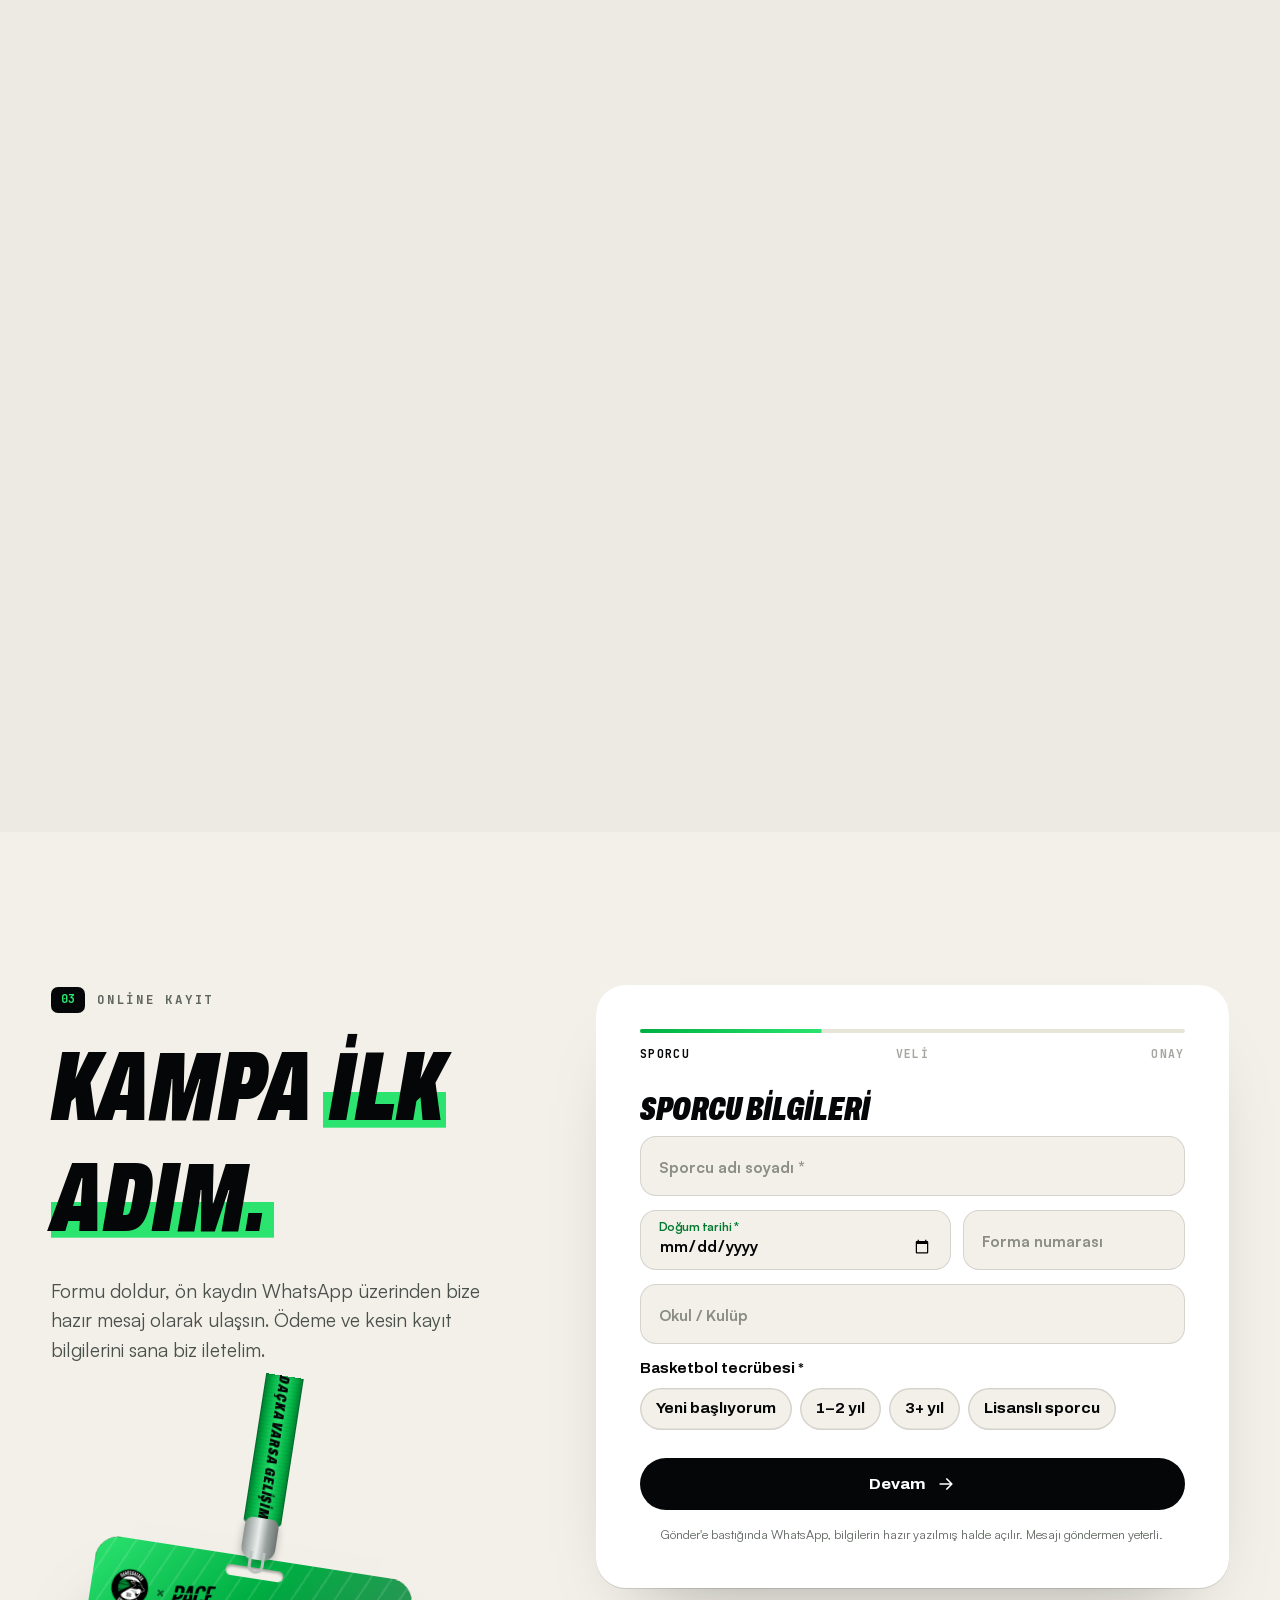
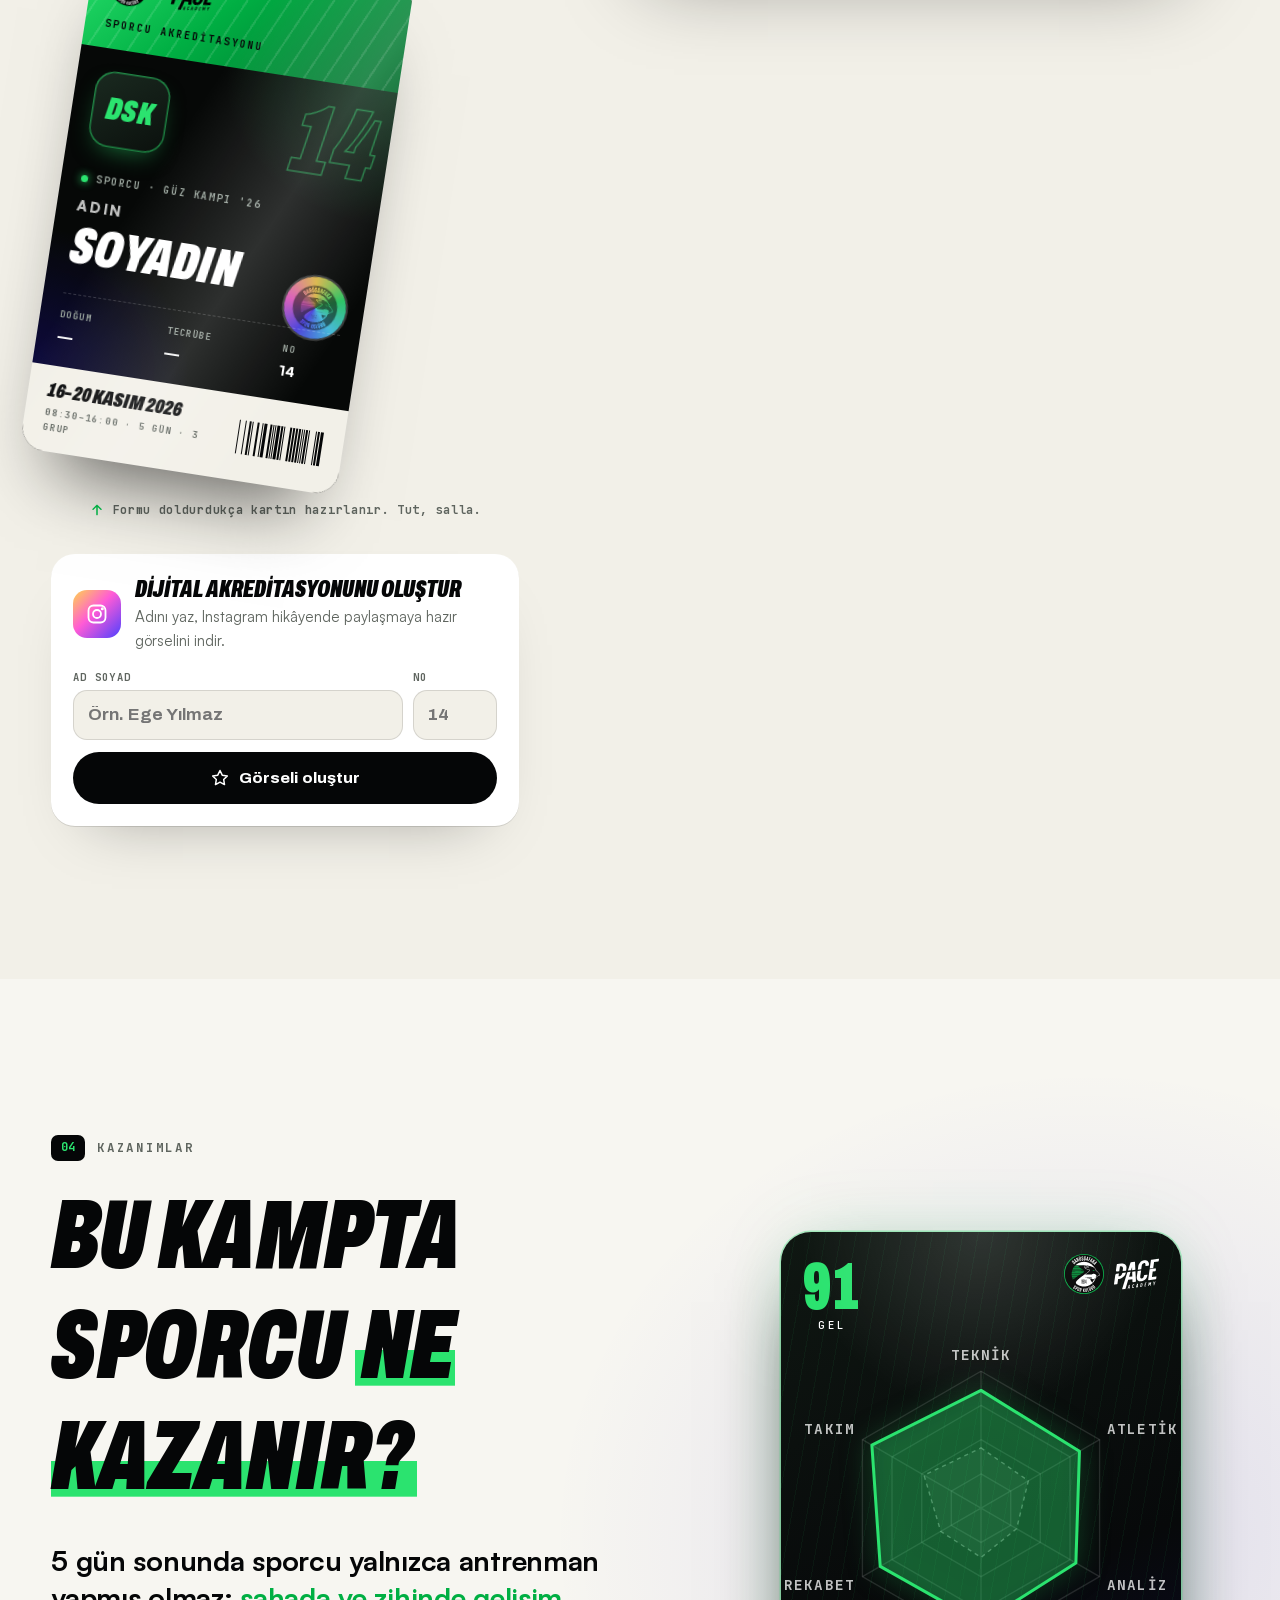
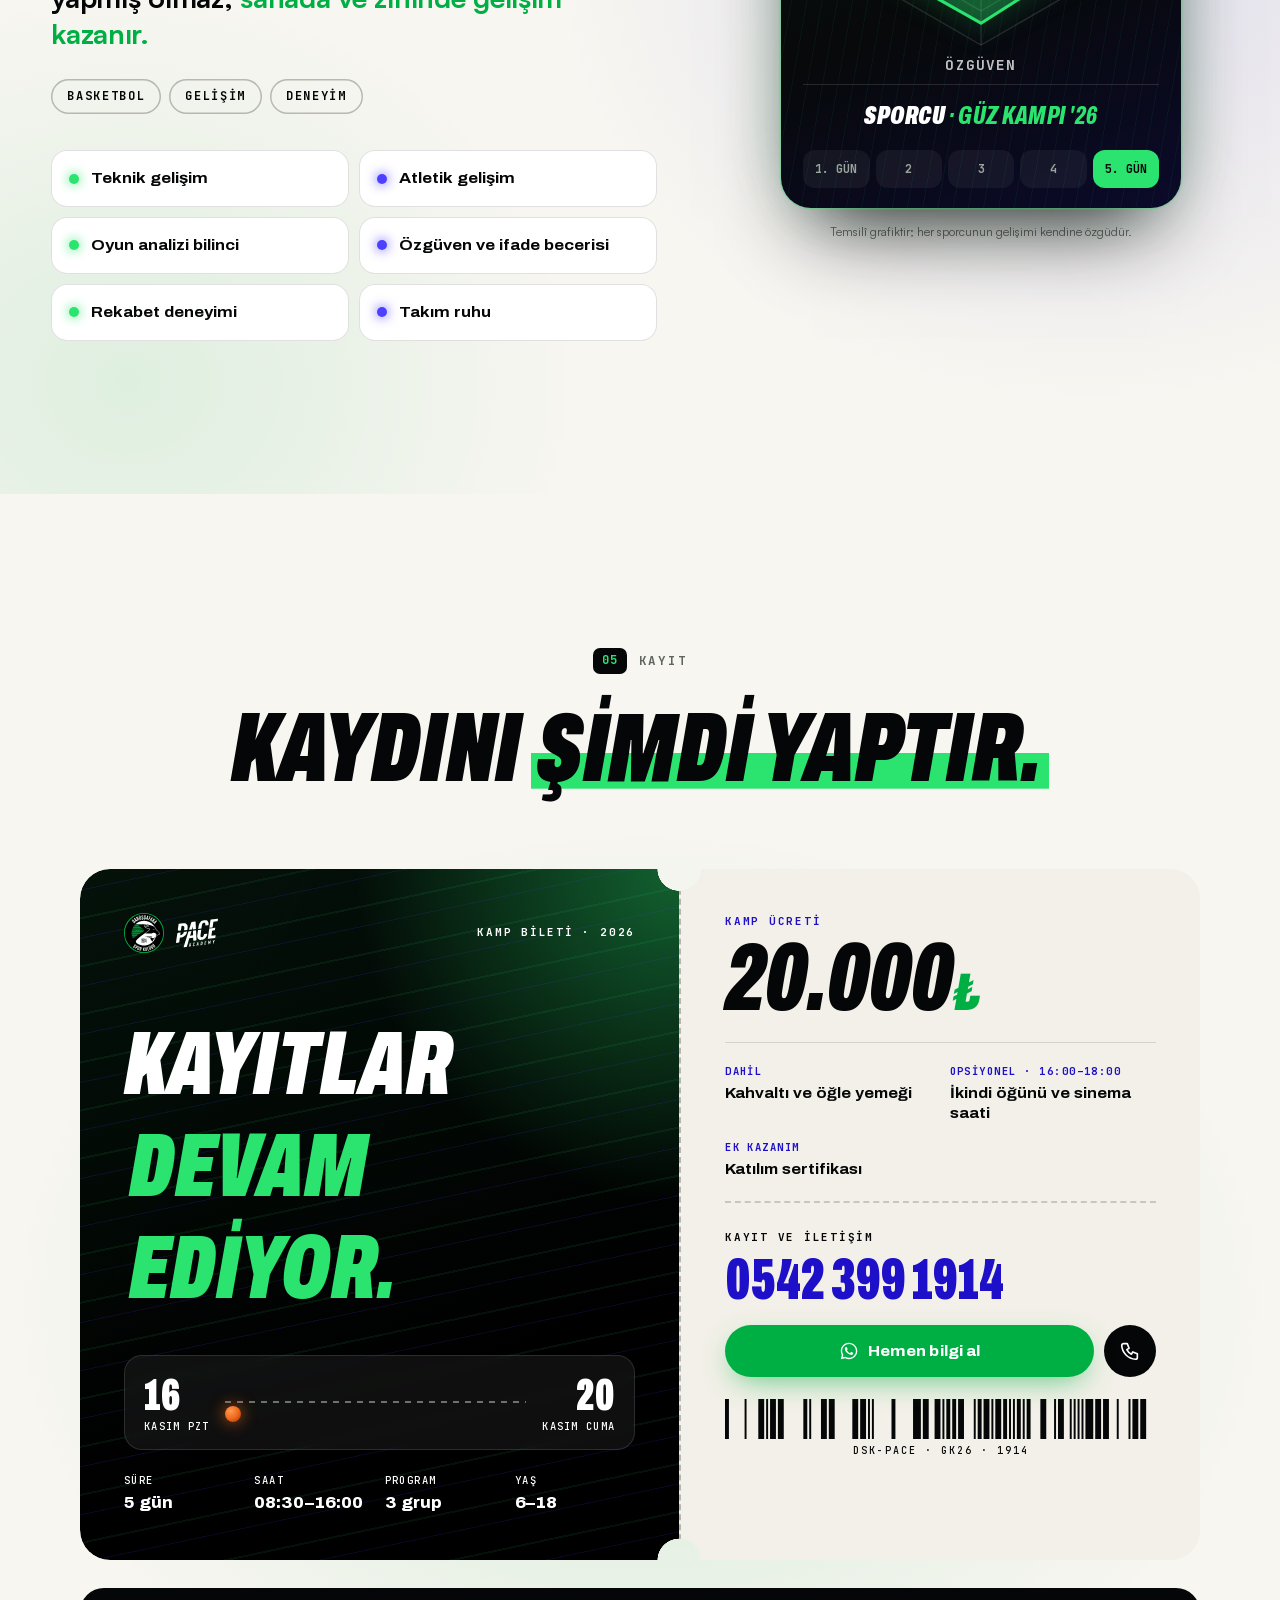
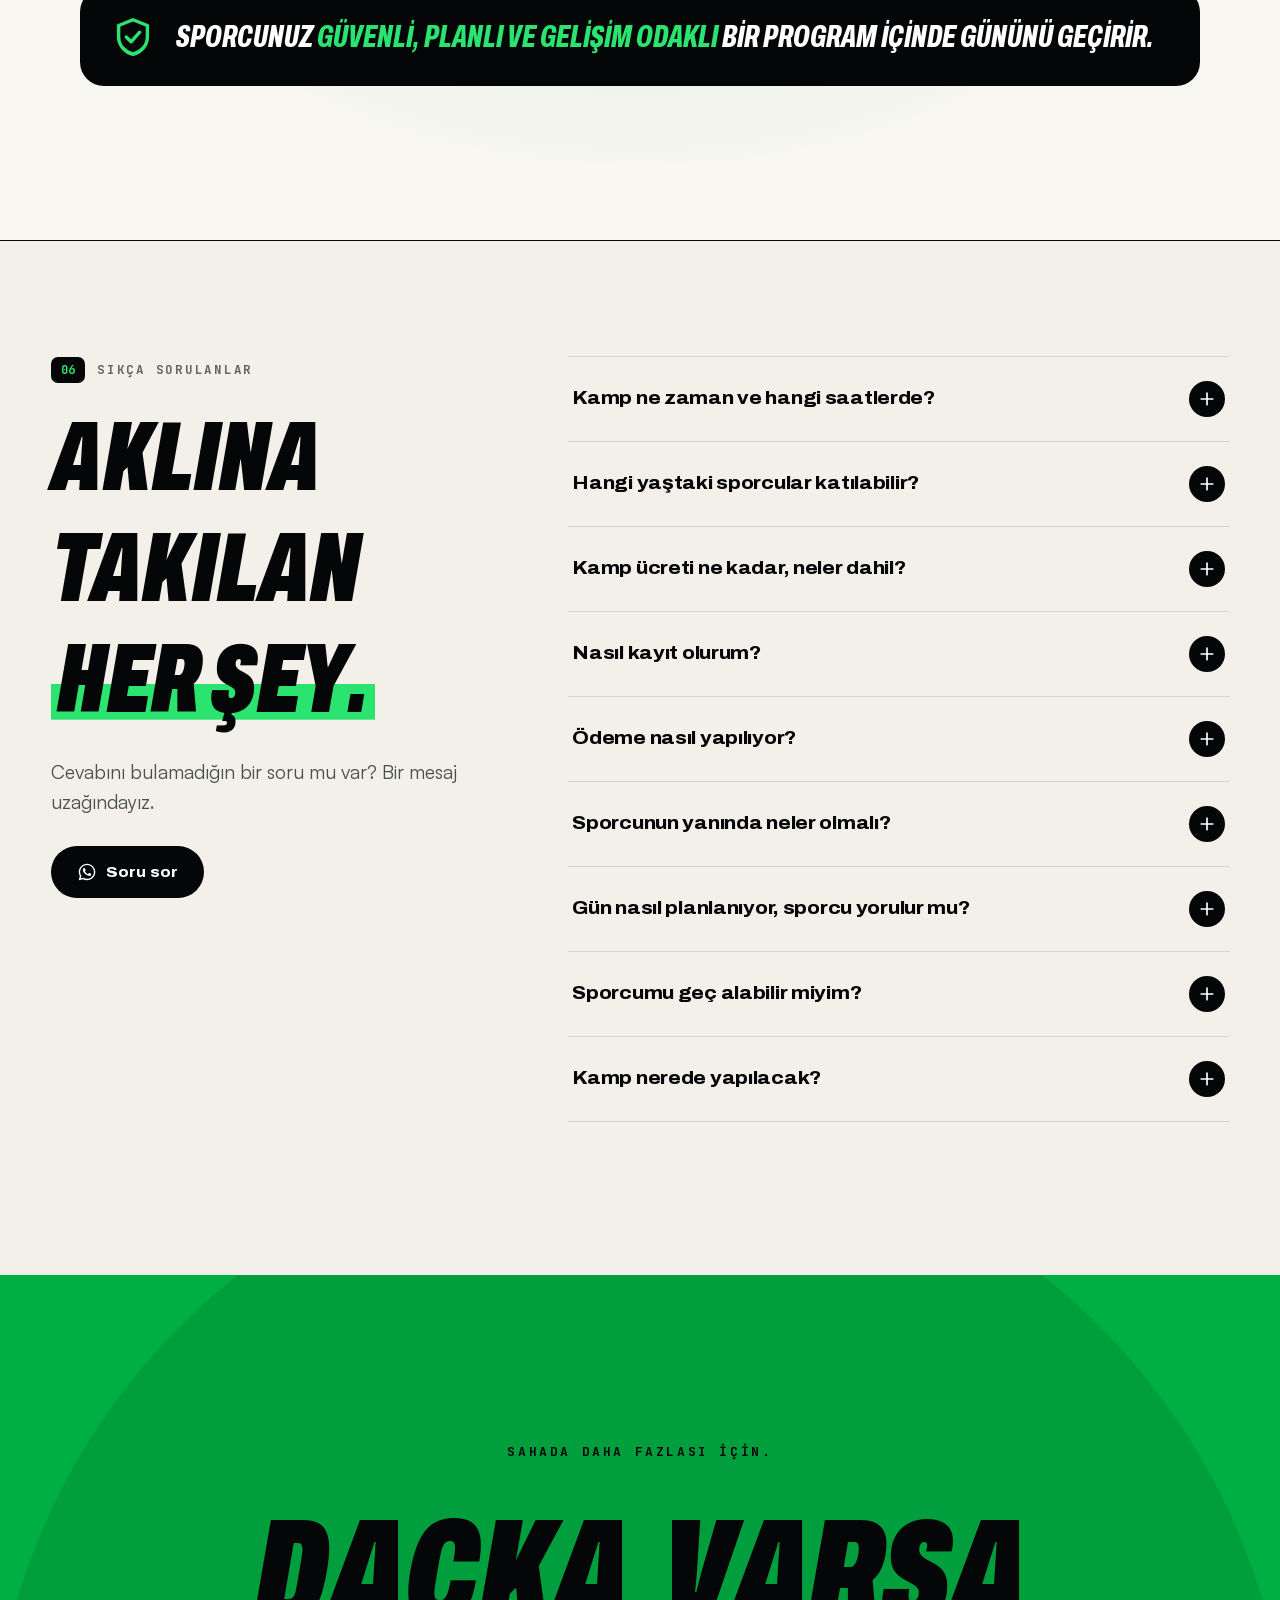
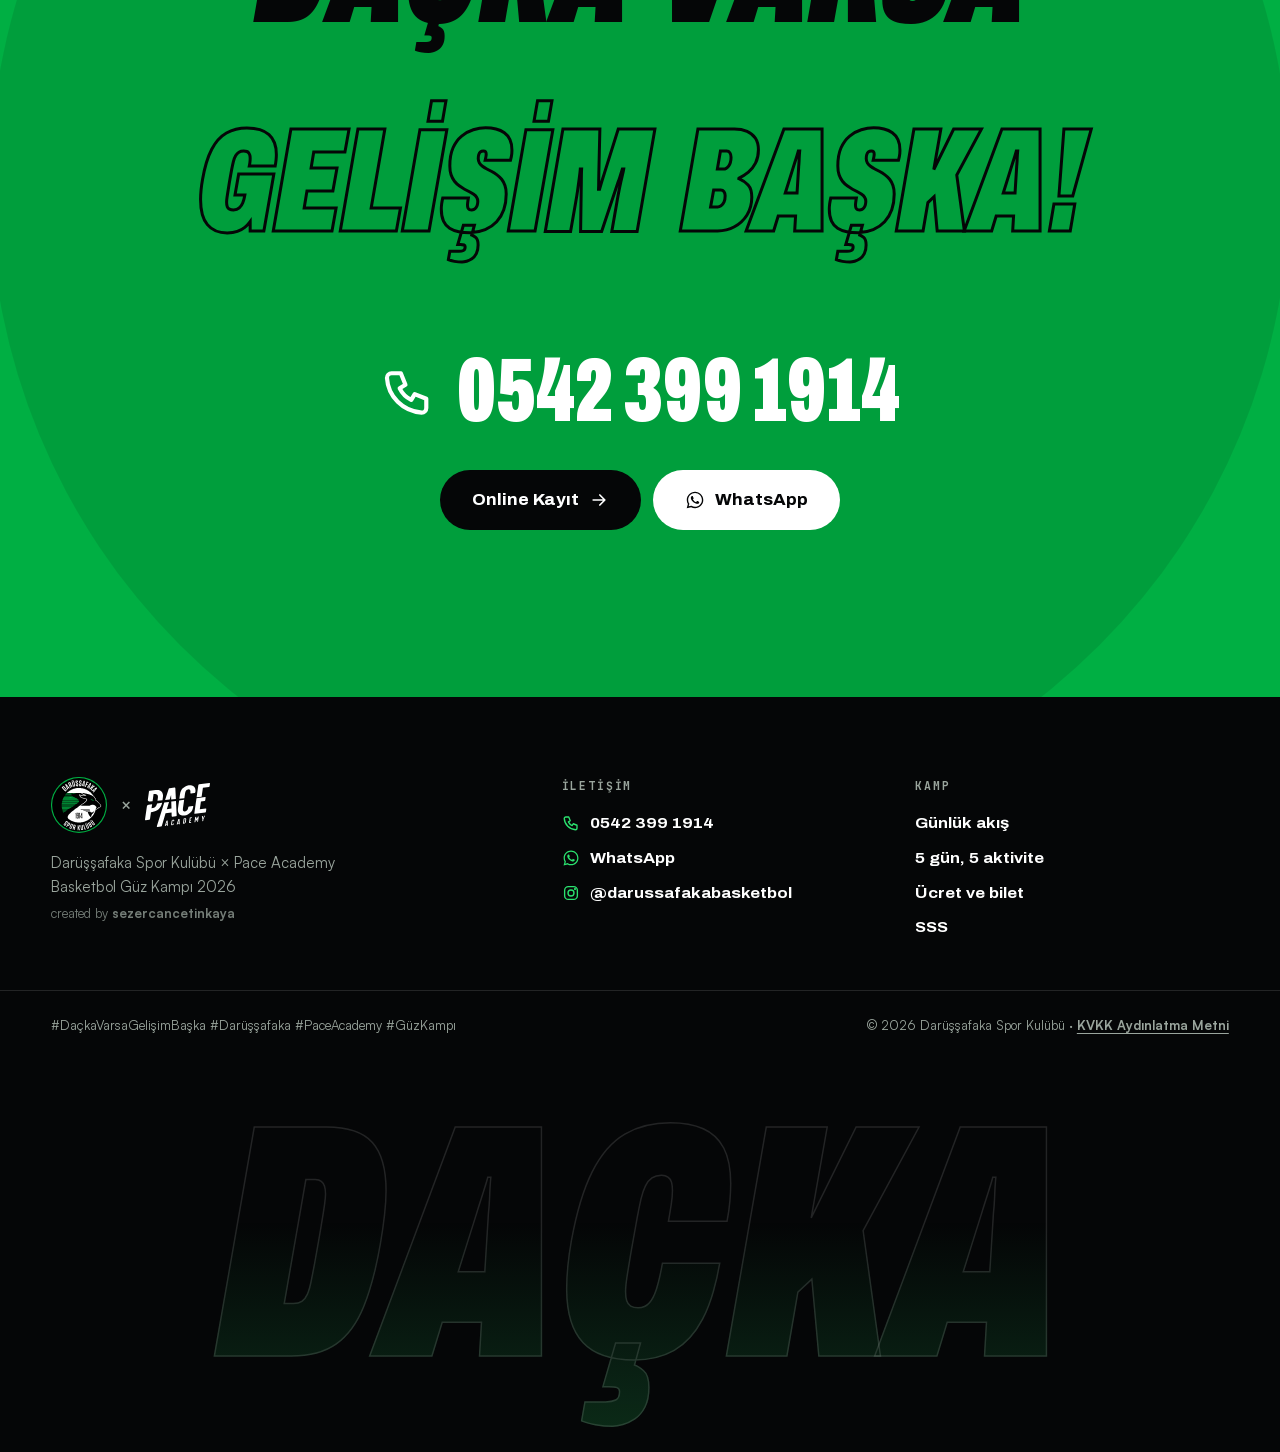
==== commit 5edee6cd: "Günlük akıştaki 18 Kasım toplanma notu kaldırıldı Co-Authored-By: Claude Opus 5.5 <noreply@anthropic" ====
--- a/index.html
+++ b/index.html
@@ -339,7 +339,6 @@
 
   <div class="wrap flow-notes">
     <div class="note" data-reveal><svg><use href="#i-users"/></svg><p><b>3 farklı grup</b> dönüşümlü programa katılır.</p></div>
-    <div class="note note-g" data-reveal><svg><use href="#i-cal"/></svg><p><b>18 Kasım Çarşamba</b> günü toplanma <b>08:00</b>'de başlar.</p></div>
   </div>
 </section>
 </div>
--- a/assets/css/style.css
+++ b/assets/css/style.css
@@ -1019,3 +1019,4 @@
 .og-mode .hero-title{font-size:172px;margin-top:calc(10px + .2em)}
 .tk-info>div:last-child:nth-child(odd){grid-column:1/-1}
 .pass-meta{grid-template-columns:1.1fr 1.2fr .6fr}
+.flow-notes{grid-template-columns:1fr}
